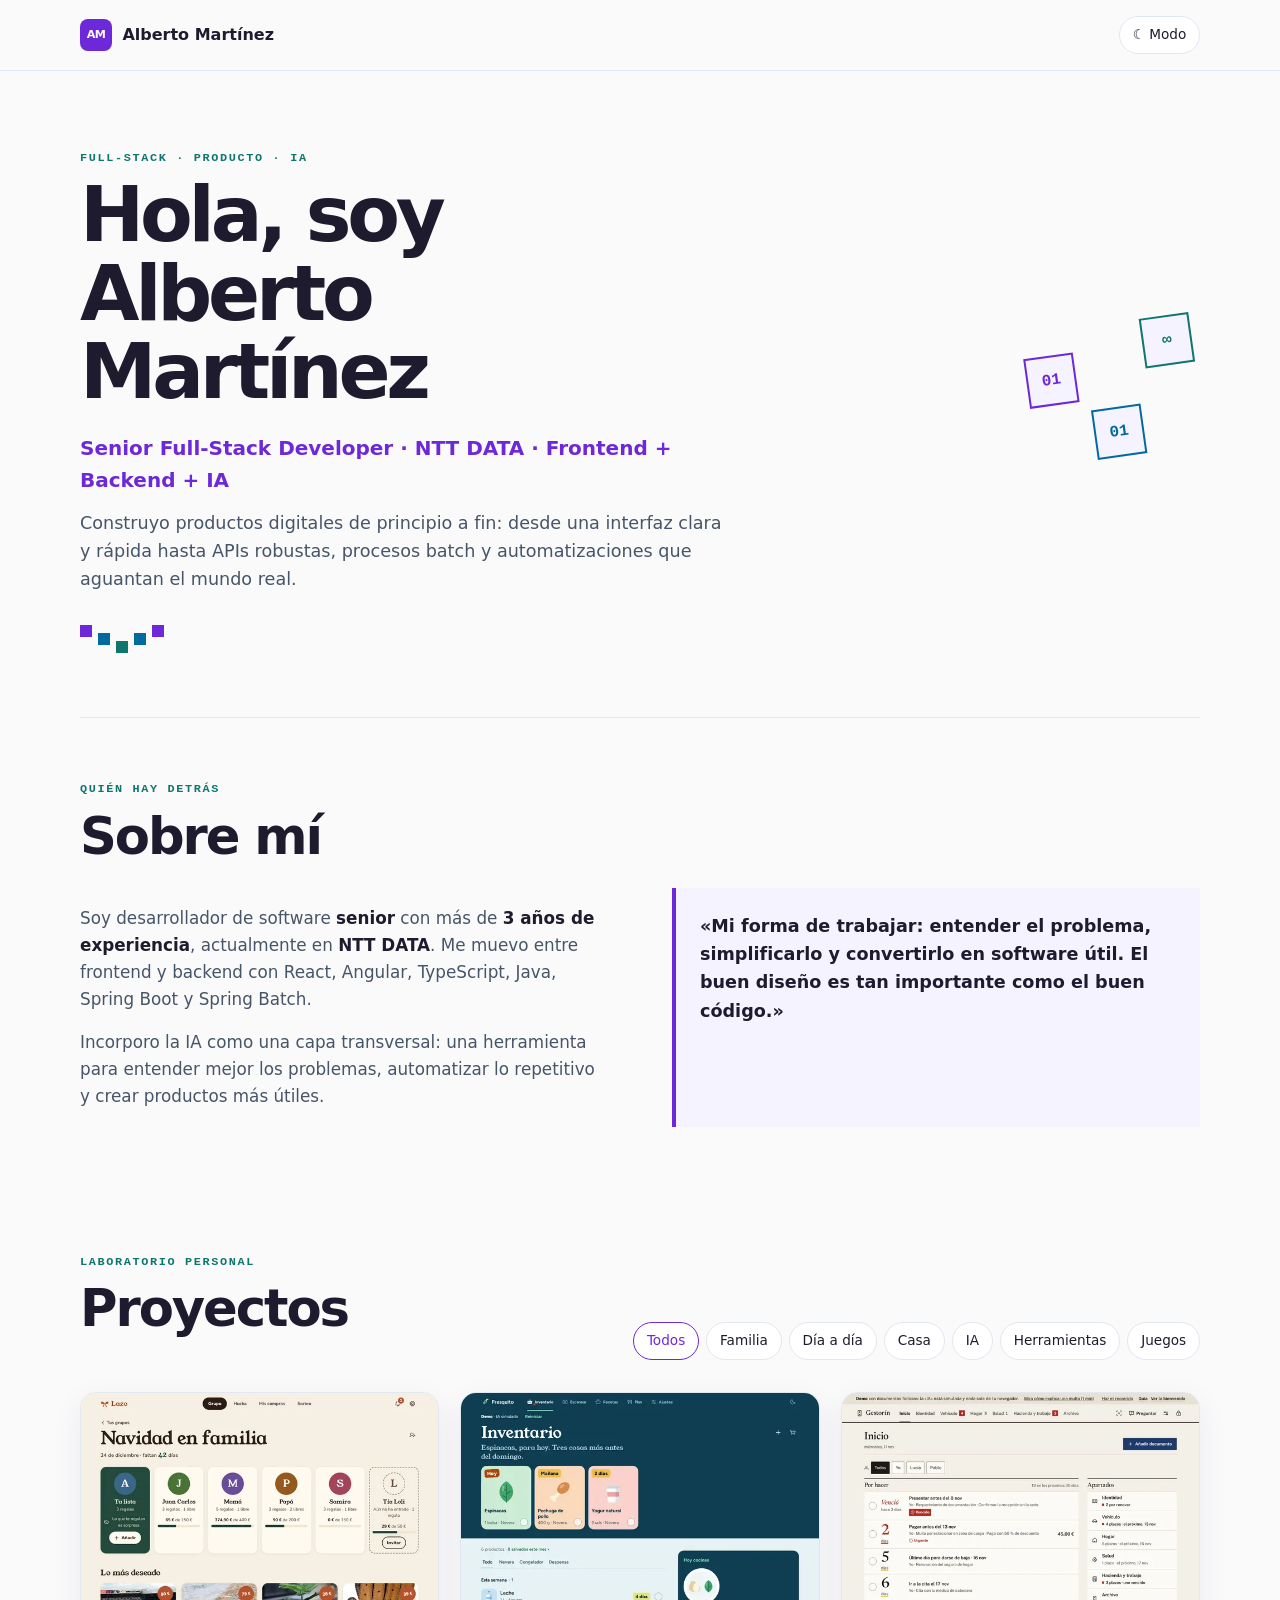
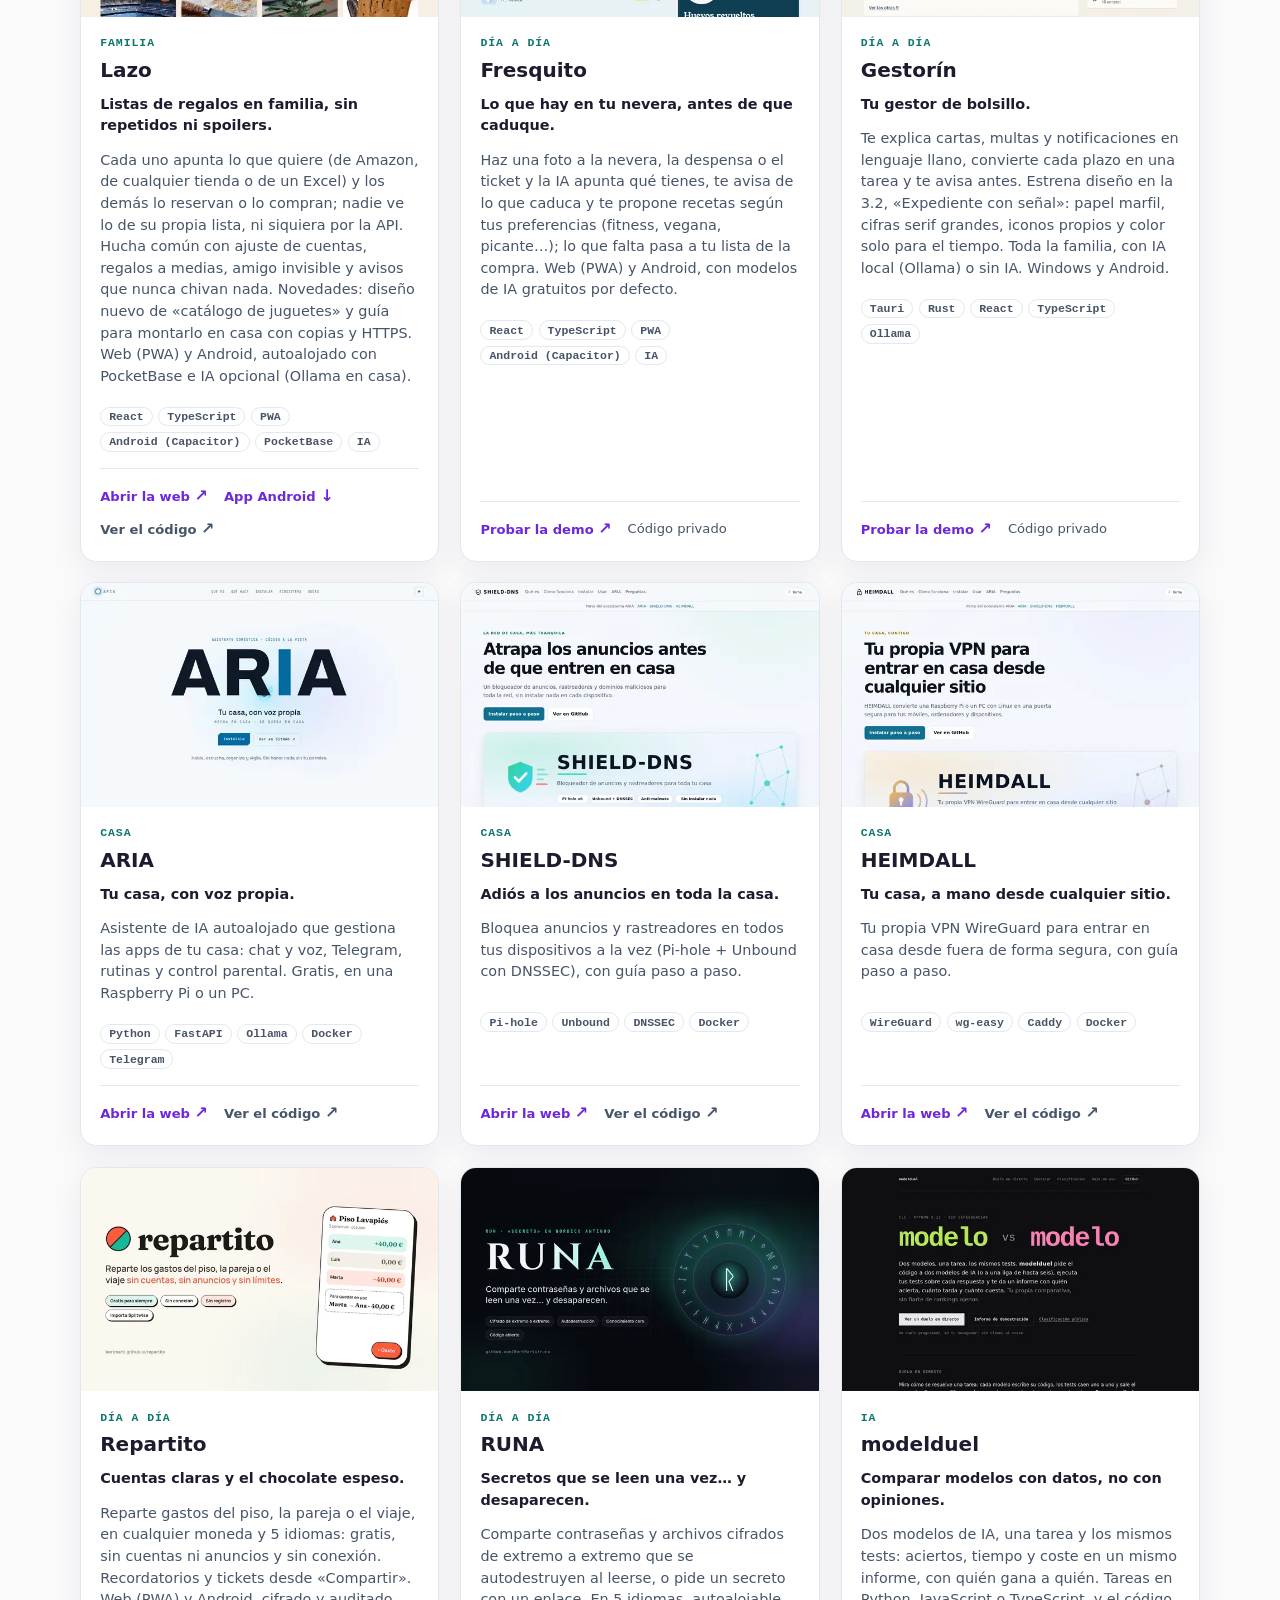
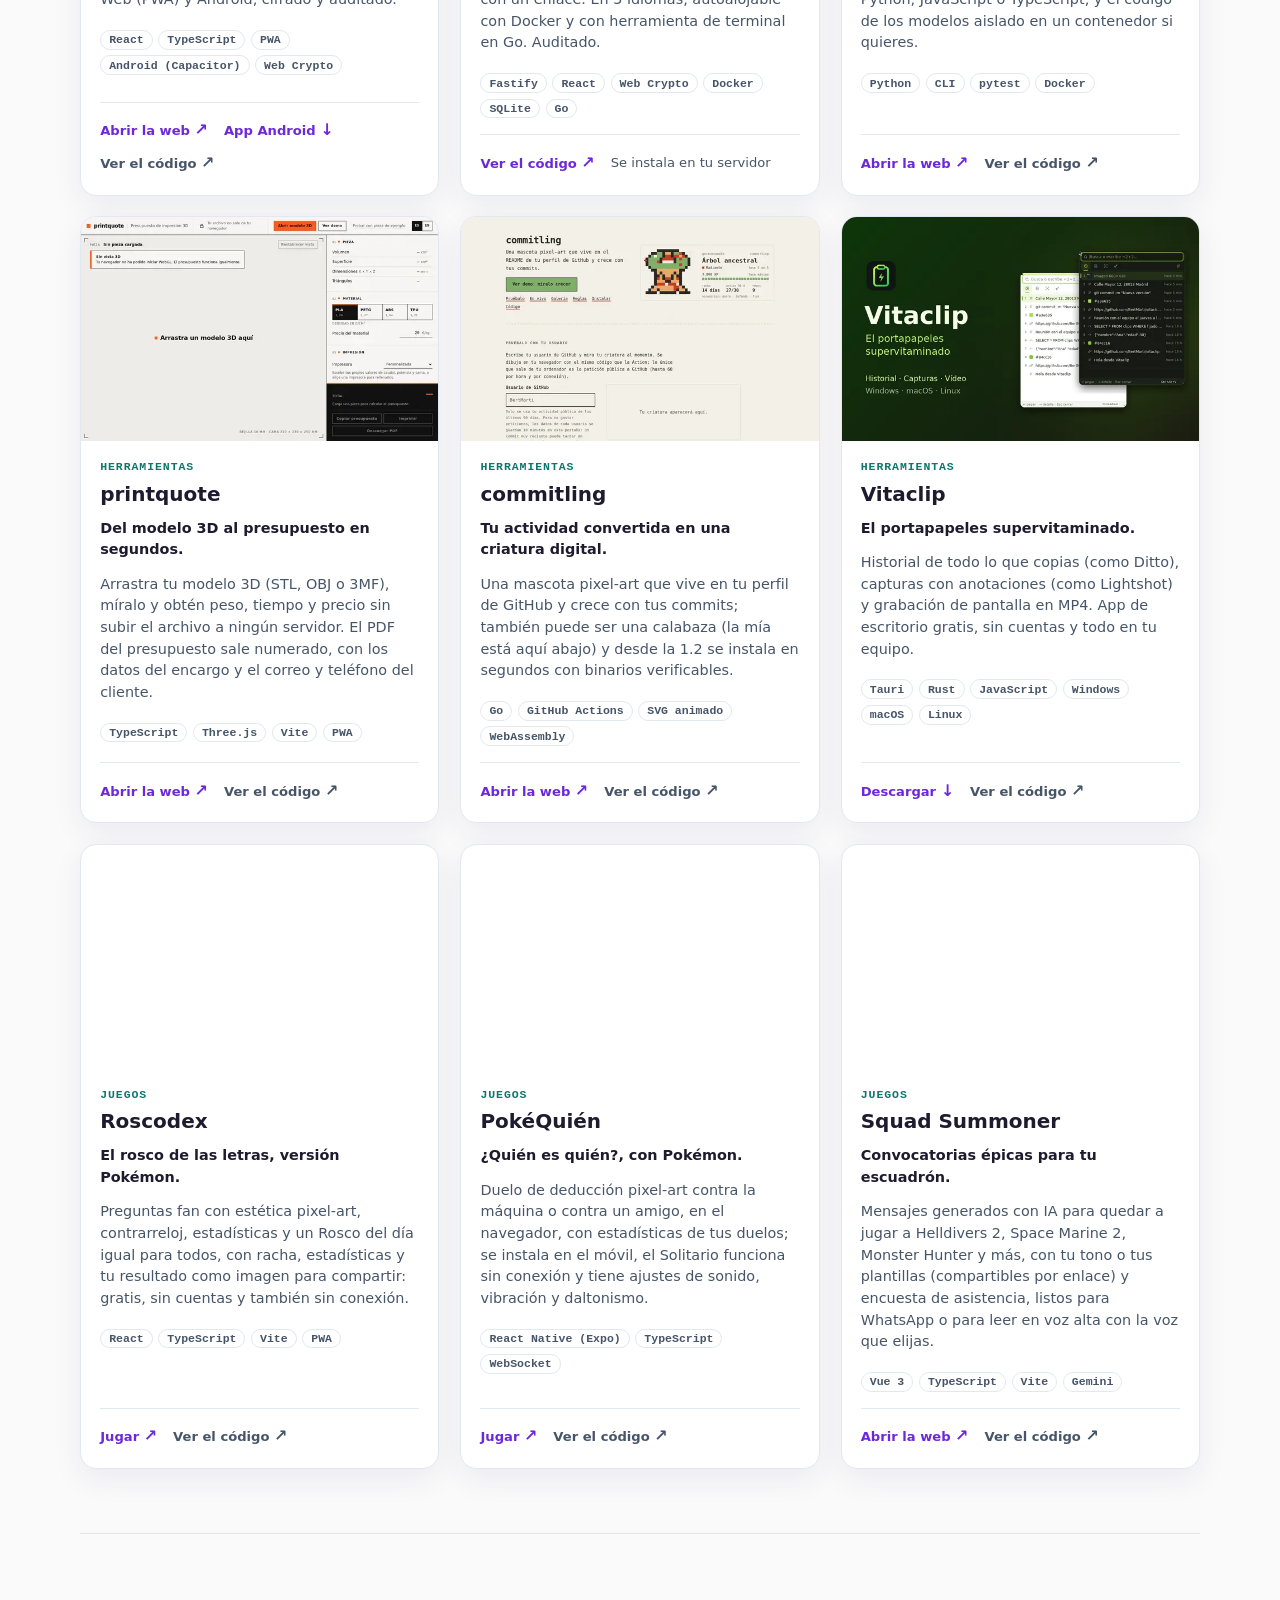
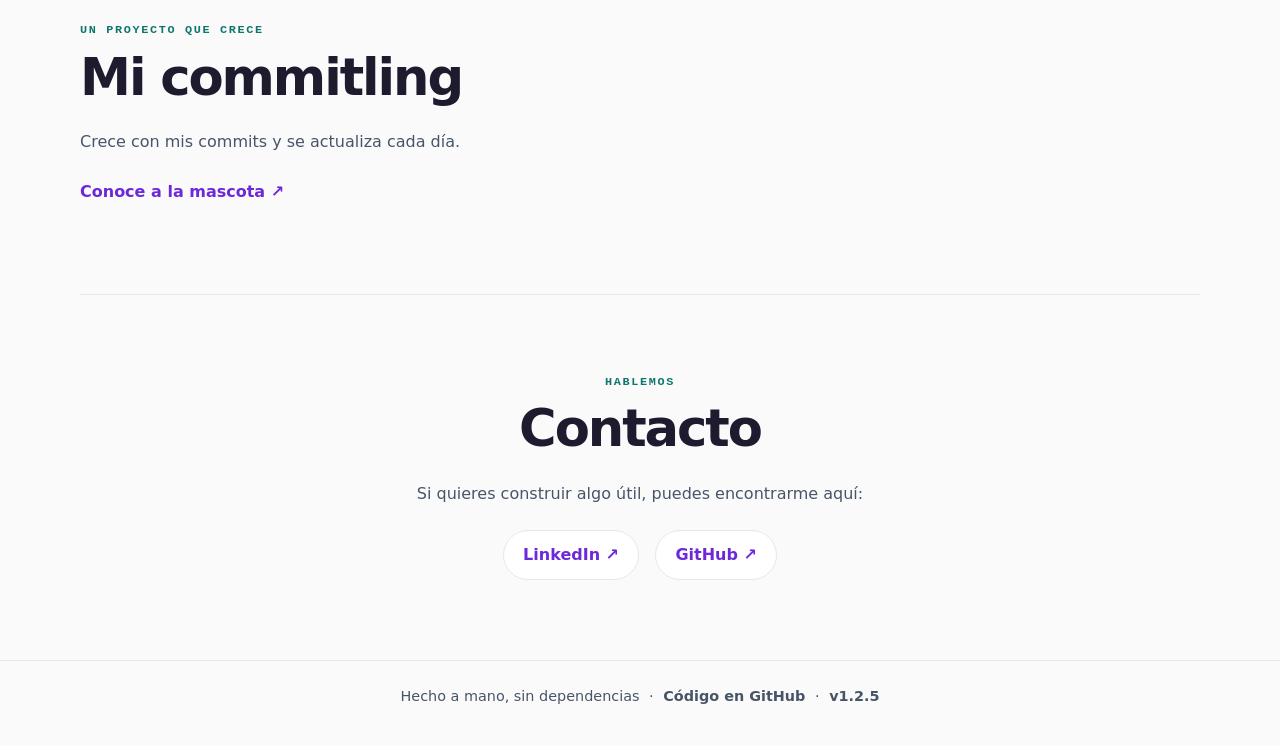
==== site/index.html @ 74f2fb6b "Merge remote-tracking branch 'origin/lazo-0-5' into rediseno-portafolio # Conflicts: #	CHANGELOG.md " ====
<!doctype html>
<html lang="es">
<head>
  <meta charset="utf-8">
  <meta name="viewport" content="width=device-width, initial-scale=1">
  <title>Alberto Martínez · Portafolio</title>
  <meta http-equiv="Content-Security-Policy" content="default-src 'none'; script-src 'self'; style-src 'self'; img-src 'self' https://raw.githubusercontent.com; base-uri 'none'; form-action 'none'; require-trusted-types-for 'script'; trusted-types 'none'">
  <meta name="referrer" content="strict-origin-when-cross-origin">
  <meta name="description" content="Portafolio de Alberto Martínez, Senior Full-Stack Developer en NTT DATA.">
  <link rel="canonical" href="https://bertmarti.github.io/BertMarti/">
  <meta property="og:type" content="website">
  <meta property="og:locale" content="es_ES">
  <meta property="og:site_name" content="Alberto Martínez · Portafolio">
  <meta property="og:url" content="https://bertmarti.github.io/BertMarti/">
  <meta property="og:title" content="Alberto Martínez | Full-Stack Developer">
  <meta property="og:description" content="Productos digitales de principio a fin: frontend, backend e IA.">
  <meta property="og:image" content="https://bertmarti.github.io/BertMarti/og.png">
  <meta property="og:image:type" content="image/png">
  <meta property="og:image:width" content="1200">
  <meta property="og:image:height" content="630">
  <meta property="og:image:alt" content="Alberto Martínez, Senior Full-Stack Developer, junto a capturas de sus proyectos ARIA, Roscodex y Repartito">
  <meta name="twitter:card" content="summary_large_image">
  <meta name="twitter:title" content="Alberto Martínez | Full-Stack Developer">
  <meta name="twitter:description" content="Productos digitales de principio a fin: frontend, backend e IA.">
  <meta name="twitter:image" content="https://bertmarti.github.io/BertMarti/og.png">
  <meta name="twitter:image:alt" content="Alberto Martínez, Senior Full-Stack Developer, junto a capturas de sus proyectos ARIA, Roscodex y Repartito">
  <meta name="theme-color" content="#7c3aed">
  <link rel="icon" href="favicon.svg" type="image/svg+xml">
  <link rel="stylesheet" href="styles.css">
  <script src="app.js" defer></script>
</head>
<body>
  <a class="skip-link" href="#contenido">Saltar al contenido</a>
  <header class="site-header"><div class="wrap nav-wrap"><a class="brand" href="./" aria-label="Inicio, Alberto Martínez"><span class="brand-mark">AM</span><span>Alberto Martínez</span></a><button class="theme-toggle" type="button" aria-label="Activar modo oscuro" aria-pressed="false">☾ <span>Modo</span></button></div></header>
  <main id="contenido">
    <section class="hero wrap" aria-labelledby="intro-title"><div class="hero-copy"><p class="eyebrow">FULL-STACK · PRODUCTO · IA</p><h1 id="intro-title">Hola, soy Alberto Martínez</h1><p class="role">Senior Full-Stack Developer · NTT DATA · Frontend + Backend + IA</p><p class="lead">Construyo productos digitales de principio a fin: desde una interfaz clara y rápida hasta APIs robustas, procesos batch y automatizaciones que aguantan el mundo real.</p><div class="pixel-row" aria-hidden="true"><i></i><i></i><i></i><i></i><i></i></div></div><div class="hero-shape" aria-hidden="true"><span>01</span><span>01</span><span>∞</span></div></section>
    <section class="about wrap" aria-labelledby="about-title"><p class="eyebrow">QUIÉN HAY DETRÁS</p><h2 id="about-title">Sobre mí</h2><div class="about-grid"><div><p>Soy desarrollador de software <strong>senior</strong> con más de <strong>3 años de experiencia</strong>, actualmente en <strong>NTT DATA</strong>. Me muevo entre frontend y backend con React, Angular, TypeScript, Java, Spring Boot y Spring Batch.</p><p>Incorporo la IA como una capa transversal: una herramienta para entender mejor los problemas, automatizar lo repetitivo y crear productos más útiles.</p></div><blockquote>«Mi forma de trabajar: entender el problema, simplificarlo y convertirlo en software útil. El buen diseño es tan importante como el buen código.»</blockquote></div></section>
    <section class="projects wrap" aria-labelledby="projects-title"><div class="section-heading"><div><p class="eyebrow">LABORATORIO PERSONAL</p><h2 id="projects-title">Proyectos</h2></div><div class="filters" role="group" aria-label="Filtrar proyectos">
        <!-- filtros:inicio · generado por scripts/generar-tarjetas.mjs desde proyectos.json -->
        <button type="button" class="filter is-active" data-filter="all" aria-pressed="true">Todos</button>
        <button type="button" class="filter" data-filter="Familia" aria-pressed="false">Familia</button>
        <button type="button" class="filter" data-filter="Día a día" aria-pressed="false">Día a día</button>
        <button type="button" class="filter" data-filter="Casa" aria-pressed="false">Casa</button>
        <button type="button" class="filter" data-filter="IA" aria-pressed="false">IA</button>
        <button type="button" class="filter" data-filter="Herramientas" aria-pressed="false">Herramientas</button>
        <button type="button" class="filter" data-filter="Juegos" aria-pressed="false">Juegos</button>
        <!-- filtros:fin -->
      </div></div>
      <div class="project-grid">
        <!-- tarjetas:inicio · generado por scripts/generar-tarjetas.mjs desde proyectos.json: no lo edites a mano -->
        <article class="project-card" data-category="Familia"><img src="img/proyectos/lazo.webp" width="640" height="400" loading="lazy" alt="Captura de Lazo: el grupo «Navidad en familia» con cada persona en grande, su presupuesto (el tuyo no se ve) y lo más deseado en fotos, en papel crema con terracota"><div class="card-body"><span class="tag">Familia</span><h3>Lazo</h3><p class="tagline">Listas de regalos en familia, sin repetidos ni spoilers.</p><p>Cada uno apunta lo que quiere (de Amazon, de cualquier tienda o de un Excel) y los demás lo reservan o lo compran; nadie ve lo de su propia lista, ni siquiera por la API. Hucha común con ajuste de cuentas, regalos a medias, amigo invisible y avisos que nunca chivan nada. Novedades: diseño nuevo de «catálogo de juguetes» y guía para montarlo en casa con copias y HTTPS. Web (PWA) y Android, autoalojado con PocketBase e IA opcional (Ollama en casa).</p><ul class="stack" aria-label="Tecnologías"><li>React</li><li>TypeScript</li><li>PWA</li><li>Android (Capacitor)</li><li>PocketBase</li><li>IA</li></ul><div class="card-links"><a href="https://bertmarti.github.io/lazo/" target="_blank" rel="noopener noreferrer">Abrir la web <span aria-hidden="true">↗</span></a><a href="https://github.com/BertMarti/lazo/releases/latest" target="_blank" rel="noopener noreferrer">App Android <span aria-hidden="true">↓</span></a><a href="https://github.com/BertMarti/lazo" target="_blank" rel="noopener noreferrer">Ver el código <span aria-hidden="true">↗</span></a></div></div></article>
        <article class="project-card" data-category="Día a día"><img src="img/proyectos/fresquito.webp" width="640" height="400" loading="lazy" alt="Captura de Fresquito: lo que caduca antes en fichas con la ilustración de cada alimento, bajo una banda azul, y una receta para hoy"><div class="card-body"><span class="tag">Día a día</span><h3>Fresquito</h3><p class="tagline">Lo que hay en tu nevera, antes de que caduque.</p><p>Haz una foto a la nevera, la despensa o el ticket y la IA apunta qué tienes, te avisa de lo que caduca y te propone recetas según tus preferencias (fitness, vegana, picante…); lo que falta pasa a tu lista de la compra. Web (PWA) y Android, con modelos de IA gratuitos por defecto.</p><ul class="stack" aria-label="Tecnologías"><li>React</li><li>TypeScript</li><li>PWA</li><li>Android (Capacitor)</li><li>IA</li></ul><div class="card-links"><a href="https://fresquito-demo.pages.dev/" target="_blank" rel="noopener noreferrer">Probar la demo <span aria-hidden="true">↗</span></a><span class="no-web">Código privado</span></div></div></article>
        <article class="project-card" data-category="Día a día"><img src="img/proyectos/gestorin.webp" width="640" height="400" loading="lazy" alt="Captura de Gestorín 3.2: índice de apartados arriba, plazos con su cifra grande en serif y el índice de apartados a la derecha"><div class="card-body"><span class="tag">Día a día</span><h3>Gestorín</h3><p class="tagline">Tu gestor de bolsillo.</p><p>Te explica cartas, multas y notificaciones en lenguaje llano, convierte cada plazo en una tarea y te avisa antes. Estrena diseño en la 3.2, «Expediente con señal»: papel marfil, cifras serif grandes, iconos propios y color solo para el tiempo. Toda la familia, con IA local (Ollama) o sin IA. Windows y Android.</p><ul class="stack" aria-label="Tecnologías"><li>Tauri</li><li>Rust</li><li>React</li><li>TypeScript</li><li>Ollama</li></ul><div class="card-links"><a href="https://bertmarti.github.io/gestorin-demo/" target="_blank" rel="noopener noreferrer">Probar la demo <span aria-hidden="true">↗</span></a><span class="no-web">Código privado</span></div></div></article>
        <article class="project-card" data-category="Casa"><img src="img/proyectos/aria.webp" width="640" height="400" loading="lazy" alt="Captura de ARIA, asistente de IA para el hogar"><div class="card-body"><span class="tag">Casa</span><h3>ARIA</h3><p class="tagline">Tu casa, con voz propia.</p><p>Asistente de IA autoalojado que gestiona las apps de tu casa: chat y voz, Telegram, rutinas y control parental. Gratis, en una Raspberry Pi o un PC.</p><ul class="stack" aria-label="Tecnologías"><li>Python</li><li>FastAPI</li><li>Ollama</li><li>Docker</li><li>Telegram</li></ul><div class="card-links"><a href="https://bertmarti.github.io/ARIA/" target="_blank" rel="noopener noreferrer">Abrir la web <span aria-hidden="true">↗</span></a><a href="https://github.com/BertMarti/ARIA" target="_blank" rel="noopener noreferrer">Ver el código <span aria-hidden="true">↗</span></a></div></div></article>
        <article class="project-card" data-category="Casa"><img src="img/proyectos/shield-dns.webp" width="640" height="400" loading="lazy" alt="Captura de SHIELD-DNS, bloqueador de anuncios para toda la casa"><div class="card-body"><span class="tag">Casa</span><h3>SHIELD-DNS</h3><p class="tagline">Adiós a los anuncios en toda la casa.</p><p>Bloquea anuncios y rastreadores en todos tus dispositivos a la vez (Pi-hole + Unbound con DNSSEC), con guía paso a paso.</p><ul class="stack" aria-label="Tecnologías"><li>Pi-hole</li><li>Unbound</li><li>DNSSEC</li><li>Docker</li></ul><div class="card-links"><a href="https://bertmarti.github.io/SHIELD-DNS/" target="_blank" rel="noopener noreferrer">Abrir la web <span aria-hidden="true">↗</span></a><a href="https://github.com/BertMarti/SHIELD-DNS" target="_blank" rel="noopener noreferrer">Ver el código <span aria-hidden="true">↗</span></a></div></div></article>
        <article class="project-card" data-category="Casa"><img src="img/proyectos/heimdall.webp" width="640" height="400" loading="lazy" alt="Captura de HEIMDALL, VPN para entrar en casa desde fuera"><div class="card-body"><span class="tag">Casa</span><h3>HEIMDALL</h3><p class="tagline">Tu casa, a mano desde cualquier sitio.</p><p>Tu propia VPN WireGuard para entrar en casa desde fuera de forma segura, con guía paso a paso.</p><ul class="stack" aria-label="Tecnologías"><li>WireGuard</li><li>wg-easy</li><li>Caddy</li><li>Docker</li></ul><div class="card-links"><a href="https://bertmarti.github.io/HEIMDALL/" target="_blank" rel="noopener noreferrer">Abrir la web <span aria-hidden="true">↗</span></a><a href="https://github.com/BertMarti/HEIMDALL" target="_blank" rel="noopener noreferrer">Ver el código <span aria-hidden="true">↗</span></a></div></div></article>
        <article class="project-card" data-category="Día a día"><img src="img/proyectos/repartito.webp" width="640" height="400" loading="lazy" alt="Captura de Repartito, la app para repartir gastos"><div class="card-body"><span class="tag">Día a día</span><h3>Repartito</h3><p class="tagline">Cuentas claras y el chocolate espeso.</p><p>Reparte gastos del piso, la pareja o el viaje, en cualquier moneda y 5 idiomas: gratis, sin cuentas ni anuncios y sin conexión. Recordatorios y tickets desde «Compartir». Web (PWA) y Android, cifrado y auditado.</p><ul class="stack" aria-label="Tecnologías"><li>React</li><li>TypeScript</li><li>PWA</li><li>Android (Capacitor)</li><li>Web Crypto</li></ul><div class="card-links"><a href="https://bertmarti.github.io/repartito/" target="_blank" rel="noopener noreferrer">Abrir la web <span aria-hidden="true">↗</span></a><a href="https://github.com/BertMarti/repartito/releases/latest" target="_blank" rel="noopener noreferrer">App Android <span aria-hidden="true">↓</span></a><a href="https://github.com/BertMarti/repartito" target="_blank" rel="noopener noreferrer">Ver el código <span aria-hidden="true">↗</span></a></div></div></article>
        <article class="project-card" data-category="Día a día"><img src="img/proyectos/runa.webp" width="640" height="400" loading="lazy" alt="Captura de RUNA, para compartir secretos cifrados que se autodestruyen"><div class="card-body"><span class="tag">Día a día</span><h3>RUNA</h3><p class="tagline">Secretos que se leen una vez… y desaparecen.</p><p>Comparte contraseñas y archivos cifrados de extremo a extremo que se autodestruyen al leerse, o pide un secreto con un enlace. En 5 idiomas, autoalojable con Docker y con herramienta de terminal en Go. Auditado.</p><ul class="stack" aria-label="Tecnologías"><li>Fastify</li><li>React</li><li>Web Crypto</li><li>Docker</li><li>SQLite</li><li>Go</li></ul><div class="card-links"><a href="https://github.com/BertMarti/runa" target="_blank" rel="noopener noreferrer">Ver el código <span aria-hidden="true">↗</span></a><span class="no-web">Se instala en tu servidor</span></div></div></article>
        <article class="project-card" data-category="IA"><img src="img/proyectos/modelduel.webp" width="640" height="400" loading="lazy" alt="Captura de modelduel, comparador de modelos de IA"><div class="card-body"><span class="tag">IA</span><h3>modelduel</h3><p class="tagline">Comparar modelos con datos, no con opiniones.</p><p>Dos modelos de IA, una tarea y los mismos tests: aciertos, tiempo y coste en un mismo informe, con quién gana a quién. Tareas en Python, JavaScript o TypeScript, y el código de los modelos aislado en un contenedor si quieres.</p><ul class="stack" aria-label="Tecnologías"><li>Python</li><li>CLI</li><li>pytest</li><li>Docker</li></ul><div class="card-links"><a href="https://bertmarti.github.io/modelduel/" target="_blank" rel="noopener noreferrer">Abrir la web <span aria-hidden="true">↗</span></a><a href="https://github.com/BertMarti/modelduel" target="_blank" rel="noopener noreferrer">Ver el código <span aria-hidden="true">↗</span></a></div></div></article>
        <article class="project-card" data-category="Herramientas"><img src="img/proyectos/printquote.webp" width="640" height="400" loading="lazy" alt="Captura de printquote, presupuestos de impresión 3D"><div class="card-body"><span class="tag">Herramientas</span><h3>printquote</h3><p class="tagline">Del modelo 3D al presupuesto en segundos.</p><p>Arrastra tu modelo 3D (STL, OBJ o 3MF), míralo y obtén peso, tiempo y precio sin subir el archivo a ningún servidor. El PDF del presupuesto sale numerado, con los datos del encargo y el correo y teléfono del cliente.</p><ul class="stack" aria-label="Tecnologías"><li>TypeScript</li><li>Three.js</li><li>Vite</li><li>PWA</li></ul><div class="card-links"><a href="https://bertmarti.github.io/printquote/" target="_blank" rel="noopener noreferrer">Abrir la web <span aria-hidden="true">↗</span></a><a href="https://github.com/BertMarti/printquote" target="_blank" rel="noopener noreferrer">Ver el código <span aria-hidden="true">↗</span></a></div></div></article>
        <article class="project-card" data-category="Herramientas"><img src="img/proyectos/commitling.webp" width="640" height="400" loading="lazy" alt="Captura de commitling, mascota pixel-art para tu perfil"><div class="card-body"><span class="tag">Herramientas</span><h3>commitling</h3><p class="tagline">Tu actividad convertida en una criatura digital.</p><p>Una mascota pixel-art que vive en tu perfil de GitHub y crece con tus commits; también puede ser una calabaza (la mía está aquí abajo) y desde la 1.2 se instala en segundos con binarios verificables.</p><ul class="stack" aria-label="Tecnologías"><li>Go</li><li>GitHub Actions</li><li>SVG animado</li><li>WebAssembly</li></ul><div class="card-links"><a href="https://bertmarti.github.io/commitling/" target="_blank" rel="noopener noreferrer">Abrir la web <span aria-hidden="true">↗</span></a><a href="https://github.com/BertMarti/commitling" target="_blank" rel="noopener noreferrer">Ver el código <span aria-hidden="true">↗</span></a></div></div></article>
        <article class="project-card" data-category="Herramientas"><img src="img/proyectos/vitaclip.webp" width="640" height="400" loading="lazy" alt="Vitaclip: ventana del historial del portapapeles en modo claro y oscuro"><div class="card-body"><span class="tag">Herramientas</span><h3>Vitaclip</h3><p class="tagline">El portapapeles supervitaminado.</p><p>Historial de todo lo que copias (como Ditto), capturas con anotaciones (como Lightshot) y grabación de pantalla en MP4. App de escritorio gratis, sin cuentas y todo en tu equipo.</p><ul class="stack" aria-label="Tecnologías"><li>Tauri</li><li>Rust</li><li>JavaScript</li><li>Windows</li><li>macOS</li><li>Linux</li></ul><div class="card-links"><a href="https://github.com/BertMarti/vitaclip/releases/latest" target="_blank" rel="noopener noreferrer">Descargar <span aria-hidden="true">↓</span></a><a href="https://github.com/BertMarti/vitaclip" target="_blank" rel="noopener noreferrer">Ver el código <span aria-hidden="true">↗</span></a></div></div></article>
        <article class="project-card" data-category="Juegos"><img src="img/proyectos/roscodex.webp" width="640" height="400" loading="lazy" alt="Captura de Roscodex, rosco de preguntas de Pokémon"><div class="card-body"><span class="tag">Juegos</span><h3>Roscodex</h3><p class="tagline">El rosco de las letras, versión Pokémon.</p><p>Preguntas fan con estética pixel-art, contrarreloj, estadísticas y un Rosco del día igual para todos, con racha, estadísticas y tu resultado como imagen para compartir: gratis, sin cuentas y también sin conexión.</p><ul class="stack" aria-label="Tecnologías"><li>React</li><li>TypeScript</li><li>Vite</li><li>PWA</li></ul><div class="card-links"><a href="https://bertmarti.github.io/Roscodex/" target="_blank" rel="noopener noreferrer">Jugar <span aria-hidden="true">↗</span></a><a href="https://github.com/BertMarti/Roscodex" target="_blank" rel="noopener noreferrer">Ver el código <span aria-hidden="true">↗</span></a></div></div></article>
        <article class="project-card" data-category="Juegos"><img src="img/proyectos/adivina-pkm.webp" width="640" height="400" loading="lazy" alt="Captura de PokéQuién, duelo de deducción con Pokémon"><div class="card-body"><span class="tag">Juegos</span><h3>PokéQuién</h3><p class="tagline">¿Quién es quién?, con Pokémon.</p><p>Duelo de deducción pixel-art contra la máquina o contra un amigo, en el navegador, con estadísticas de tus duelos; se instala en el móvil, el Solitario funciona sin conexión y tiene ajustes de sonido, vibración y daltonismo.</p><ul class="stack" aria-label="Tecnologías"><li>React Native (Expo)</li><li>TypeScript</li><li>WebSocket</li></ul><div class="card-links"><a href="https://bertmarti.github.io/Adivina-pkm/" target="_blank" rel="noopener noreferrer">Jugar <span aria-hidden="true">↗</span></a><a href="https://github.com/BertMarti/Adivina-pkm" target="_blank" rel="noopener noreferrer">Ver el código <span aria-hidden="true">↗</span></a></div></div></article>
        <article class="project-card" data-category="Juegos"><img src="img/proyectos/squad-summoner-v3.webp" width="640" height="400" loading="lazy" alt="Captura de Squad Summoner, convocatorias para jugar en grupo"><div class="card-body"><span class="tag">Juegos</span><h3>Squad Summoner</h3><p class="tagline">Convocatorias épicas para tu escuadrón.</p><p>Mensajes generados con IA para quedar a jugar a Helldivers 2, Space Marine 2, Monster Hunter y más, con tu tono o tus plantillas (compartibles por enlace) y encuesta de asistencia, listos para WhatsApp o para leer en voz alta con la voz que elijas.</p><ul class="stack" aria-label="Tecnologías"><li>Vue 3</li><li>TypeScript</li><li>Vite</li><li>Gemini</li></ul><div class="card-links"><a href="https://bertmarti.github.io/squad-summoner-v3/" target="_blank" rel="noopener noreferrer">Abrir la web <span aria-hidden="true">↗</span></a><a href="https://github.com/BertMarti/squad-summoner-v3" target="_blank" rel="noopener noreferrer">Ver el código <span aria-hidden="true">↗</span></a></div></div></article>
        <!-- tarjetas:fin -->
      </div>
    </section>
    <section class="commitling wrap" aria-labelledby="commitling-title"><div><p class="eyebrow">UN PROYECTO QUE CRECE</p><h2 id="commitling-title">Mi commitling</h2><p>Crece con mis commits y se actualiza cada día.</p><a class="text-link" href="https://bertmarti.github.io/commitling/" target="_blank" rel="noopener noreferrer">Conoce a la mascota <span aria-hidden="true">↗</span></a></div><a href="https://bertmarti.github.io/commitling/" target="_blank" rel="noopener noreferrer"><picture><source id="commitling-oscuro" srcset="https://raw.githubusercontent.com/BertMarti/BertMarti/main/commitling-dark.svg" media="(prefers-color-scheme: dark)"><img src="https://raw.githubusercontent.com/BertMarti/BertMarti/main/commitling.svg" width="480" height="200" loading="lazy" alt="Commitling, mascota pixel-art que crece con los commits"></picture></a></section>
    <section class="contact wrap" aria-labelledby="contact-title"><p class="eyebrow">HABLEMOS</p><h2 id="contact-title">Contacto</h2><p>Si quieres construir algo útil, puedes encontrarme aquí:</p><div class="contact-links"><a href="https://www.linkedin.com/in/alberto-martinez-moreno/" target="_blank" rel="noopener noreferrer">LinkedIn <span aria-hidden="true">↗</span></a><a href="https://github.com/BertMarti" target="_blank" rel="noopener noreferrer">GitHub <span aria-hidden="true">↗</span></a></div></section>
  </main>
  <footer class="site-footer"><div class="wrap"><span>Hecho a mano, sin dependencias</span><span class="dot">·</span><a href="https://github.com/BertMarti/BertMarti" target="_blank" rel="noopener noreferrer">Código en GitHub</a><span class="dot">·</span><a href="https://github.com/BertMarti/BertMarti/blob/main/CHANGELOG.md" target="_blank" rel="noopener noreferrer">v1.2.5</a></div></footer>
</body>
</html>
---- site/styles.css ----
:root{color-scheme:light;--bg:#fafafa;--surface:#fff;--text:#1e1b2e;--muted:#475569;--line:#e2e8f0;--purple:#6d28d9;--sky:#0369a1;--teal:#0f766e;--wash:#f5f3ff;--shadow:0 10px 30px #312e8112}*{box-sizing:border-box}html{scroll-behavior:smooth}body{margin:0;background:var(--bg);color:var(--text);font-family:system-ui,-apple-system,BlinkMacSystemFont,"Segoe UI",sans-serif;line-height:1.6}body[data-theme=dark]{color-scheme:dark;--bg:#0d1117;--surface:#151b24;--text:#f8fafc;--muted:#cbd5e1;--line:#334155;--purple:#a78bfa;--sky:#38bdf8;--teal:#2dd4bf;--wash:#1d1735;--shadow:0 12px 32px #0005}@media(prefers-color-scheme:dark){body:not([data-theme=light]){color-scheme:dark;--bg:#0d1117;--surface:#151b24;--text:#f8fafc;--muted:#cbd5e1;--line:#334155;--purple:#a78bfa;--sky:#38bdf8;--teal:#2dd4bf;--wash:#1d1735;--shadow:0 12px 32px #0005}}a{color:var(--purple);font-weight:700;text-decoration:none}a:hover{text-decoration:underline}.wrap{width:min(1120px,calc(100% - 40px));margin-inline:auto}.skip-link{position:absolute;left:1rem;top:-5rem;padding:.7rem 1rem;background:var(--text);color:var(--bg);z-index:10}.skip-link:focus{top:1rem}.site-header{border-bottom:1px solid var(--line);background:color-mix(in srgb,var(--bg) 90%,transparent);backdrop-filter:blur(12px);position:sticky;top:0;z-index:5}.nav-wrap{height:70px;display:flex;align-items:center;justify-content:space-between}.brand{display:flex;align-items:center;gap:.65rem;color:var(--text)}.brand:hover{text-decoration:none}.brand-mark{display:grid;place-items:center;width:32px;height:32px;border-radius:8px;background:var(--purple);color:var(--bg);font-size:.7rem;font-weight:800;letter-spacing:-.06em}.theme-toggle,.filter{border:1px solid var(--line);border-radius:999px;background:var(--surface);color:var(--text);padding:.45rem .8rem;font:inherit;font-size:.85rem;cursor:pointer}.theme-toggle:hover,.filter:hover,.filter.is-active{border-color:var(--purple);color:var(--purple)}.hero{min-height:440px;display:grid;grid-template-columns:1.5fr 1fr;align-items:center;gap:3rem;padding-block:5rem 4rem}.eyebrow{margin:0 0 .7rem;color:var(--teal);font:700 .74rem/1.2 ui-monospace,SFMono-Regular,monospace;letter-spacing:.14em}.hero h1{max-width:760px;margin:0;font-size:clamp(2.5rem,6vw,5.2rem);line-height:1.02;letter-spacing:-.055em}.role{margin:1.3rem 0 .8rem;color:var(--purple);font-weight:800;font-size:clamp(1rem,2vw,1.25rem)}.lead{max-width:700px;margin:0;color:var(--muted);font-size:1.1rem}.pixel-row{display:flex;gap:6px;margin-top:2rem}.pixel-row i{width:12px;height:12px;background:var(--purple)}.pixel-row i:nth-child(2),.pixel-row i:nth-child(4){background:var(--sky);margin-top:8px}.pixel-row i:nth-child(3){background:var(--teal);margin-top:16px}.hero-shape{justify-self:end;display:grid;grid-template-columns:repeat(3,50px);gap:10px;transform:rotate(-8deg);font:700 1rem ui-monospace,monospace;color:var(--purple)}.hero-shape span{display:grid;place-items:center;height:50px;border:2px solid var(--purple);background:var(--wash)}.hero-shape span:nth-child(2){margin-top:60px;color:var(--sky);border-color:var(--sky)}.hero-shape span:nth-child(3){margin-top:-24px;color:var(--teal);border-color:var(--teal)}section{scroll-margin-top:90px}.about{padding-block:4rem;border-top:1px solid var(--line)}h2{margin:0 0 1.5rem;font-size:clamp(2rem,4vw,3.2rem);line-height:1.1;letter-spacing:-.04em}.about-grid{display:grid;grid-template-columns:1fr 1fr;gap:4rem}.about-grid p{color:var(--muted);font-size:1.05rem}.about-grid strong{color:var(--text)}blockquote{margin:0;padding:1.5rem;border-left:4px solid var(--purple);background:var(--wash);color:var(--text);font-weight:650;font-size:1.1rem}.projects{padding-block:4rem}.section-heading{display:flex;align-items:end;justify-content:space-between;gap:2rem;margin-bottom:2rem}.filters{display:flex;flex-wrap:wrap;justify-content:flex-end;gap:.45rem}.project-grid{display:grid;grid-template-columns:repeat(3,1fr);gap:1.3rem}.project-card{overflow:hidden;background:var(--surface);border:1px solid var(--line);border-radius:16px;box-shadow:var(--shadow);transition:transform .2s ease,box-shadow .2s ease}.project-card:hover{transform:translateY(-4px);box-shadow:0 16px 35px #312e8120}.project-card[hidden]{display:none}.project-card img{display:block;width:100%;height:auto;aspect-ratio:1.6;object-fit:cover}.card-body{padding:1.2rem}.tag{display:inline-block;color:var(--teal);font:700 .72rem ui-monospace,monospace;text-transform:uppercase;letter-spacing:.08em}.card-body h3{margin:.3rem 0;font-size:1.25rem}.card-body p{min-height:5.2em;margin:.4rem 0 1.2rem;color:var(--muted);font-size:.9rem;line-height:1.5}.card-links{display:flex;gap:1rem;border-top:1px solid var(--line);padding-top:.9rem;font-size:.82rem}.card-links a:first-child{color:var(--purple)}.card-links a:last-child{color:var(--muted)}.card-links span,.text-link span,.contact-links span{font-size:1rem}.commitling{display:flex;align-items:center;justify-content:space-between;gap:3rem;padding-block:5rem;border-top:1px solid var(--line);border-bottom:1px solid var(--line)}.commitling p:not(.eyebrow){color:var(--muted)}.commitling img{display:block;width:min(480px,42vw);height:auto}.text-link{display:inline-block;margin-top:.5rem}.contact{text-align:center;padding-block:5rem}.contact p:not(.eyebrow){color:var(--muted)}.contact-links{display:flex;justify-content:center;gap:1rem;margin-top:1.5rem}.contact-links a{padding:.7rem 1.2rem;border:1px solid var(--line);border-radius:999px;background:var(--surface)}.site-footer{padding:1.5rem 0;border-top:1px solid var(--line);color:var(--muted);font-size:.9rem}.site-footer .wrap{display:flex;justify-content:center;gap:.6rem}.site-footer a{color:var(--muted)}:focus-visible{outline:3px solid var(--sky);outline-offset:3px}@media(max-width:800px){.hero{grid-template-columns:1fr;padding-block:4rem 3rem}.hero-shape{display:none}.about-grid{grid-template-columns:1fr;gap:1rem}.project-grid{grid-template-columns:repeat(2,1fr)}.section-heading{align-items:start;flex-direction:column}.filters{justify-content:flex-start}.commitling{align-items:start;flex-direction:column}.commitling img{width:min(480px,100%)}}@media(max-width:520px){.wrap{width:min(100% - 28px,1120px)}.theme-toggle span{display:none}.hero h1{font-size:clamp(2.35rem,13vw,4rem)}.project-grid{grid-template-columns:1fr}.card-body p{min-height:0}.site-footer .wrap{flex-wrap:wrap}.dot{display:none}}@media(prefers-reduced-motion:reduce){html{scroll-behavior:auto}.project-card{transition:none}}
.card-body .tagline{min-height:0;margin:.2rem 0 .4rem;color:var(--text);font-weight:700}.stack{display:flex;flex-wrap:wrap;gap:.35rem;margin:0 0 1rem;padding:0;list-style:none}.stack li{padding:.15rem .5rem;border:1px solid var(--line);border-radius:999px;color:var(--muted);font:600 .72rem ui-monospace,monospace}.card-links .no-web{align-self:center;color:var(--muted);font-size:.82rem}.card-links a{white-space:nowrap}.card-links{flex-wrap:wrap;row-gap:.45rem}
/* Tarjetas de la misma fila con los enlaces alineados abajo */.project-card{display:flex;flex-direction:column}.card-body{flex:1;display:flex;flex-direction:column}.card-body .card-links{margin-top:auto}
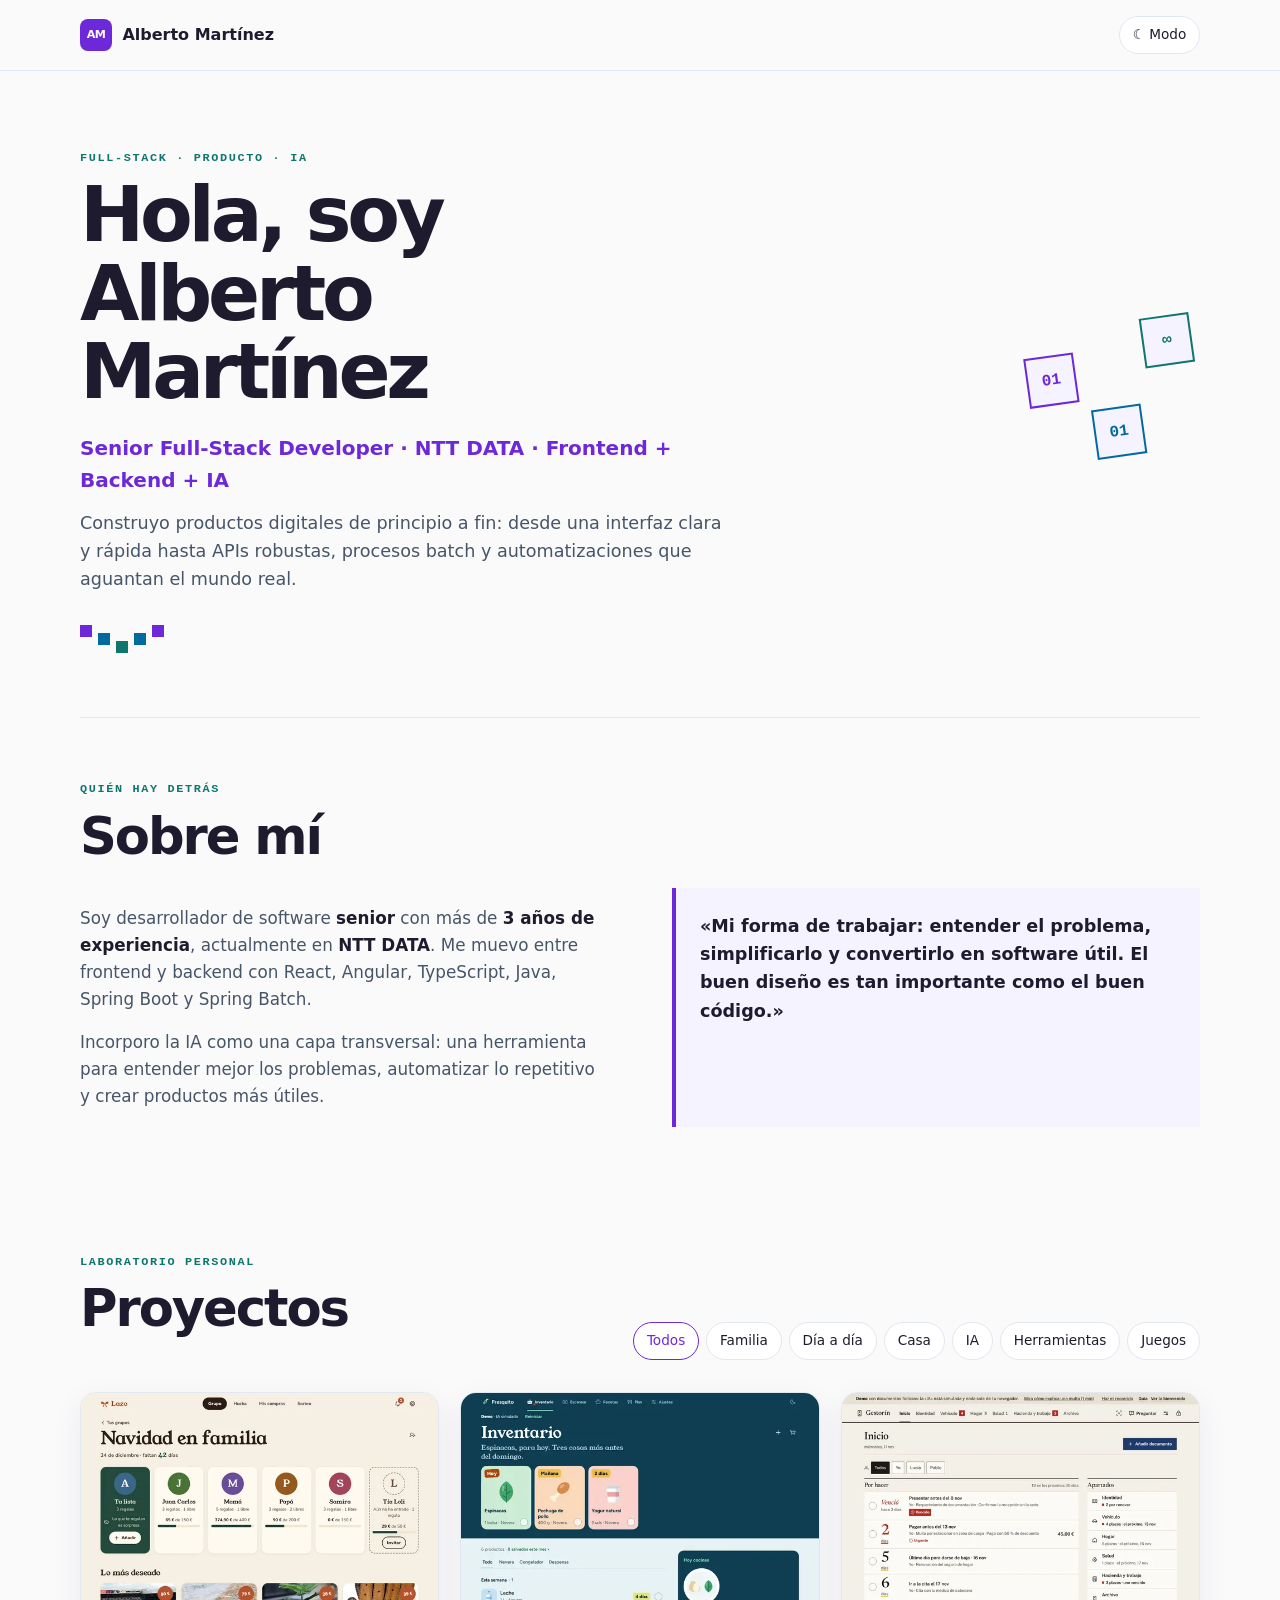
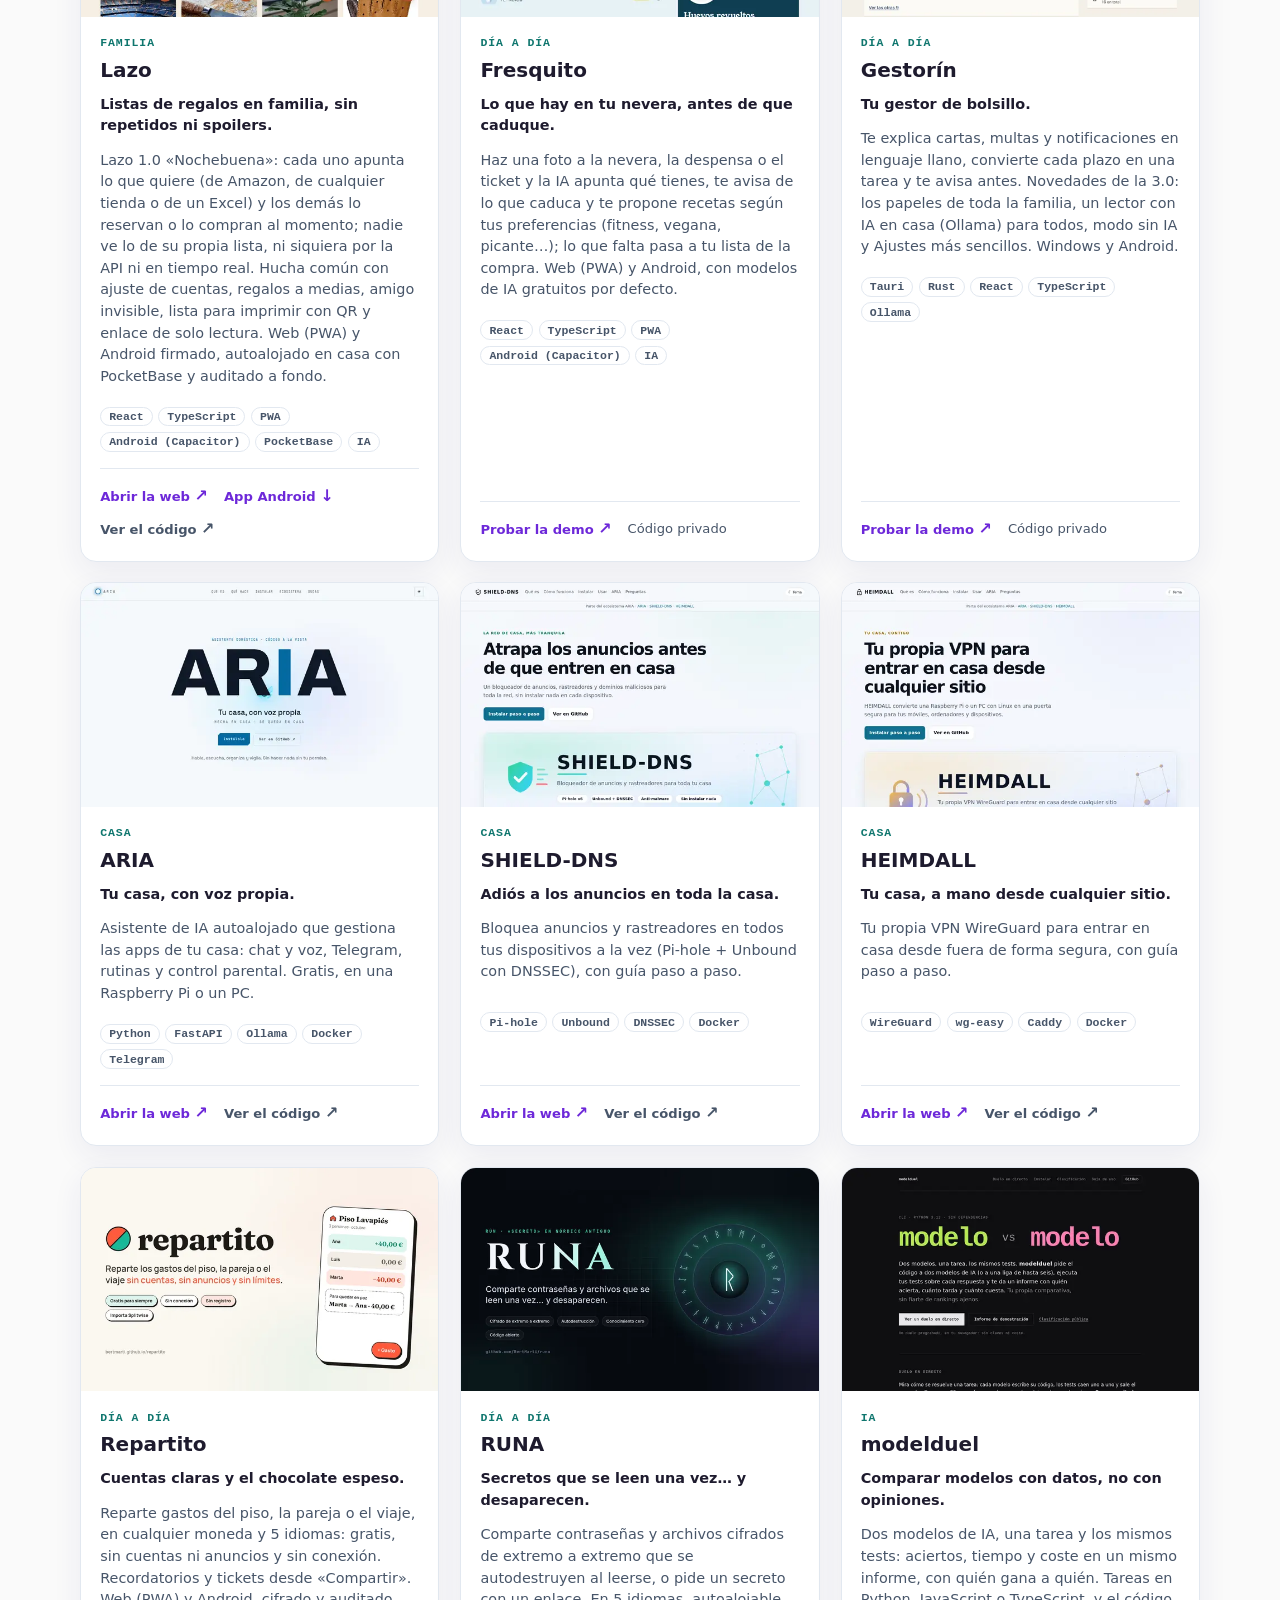
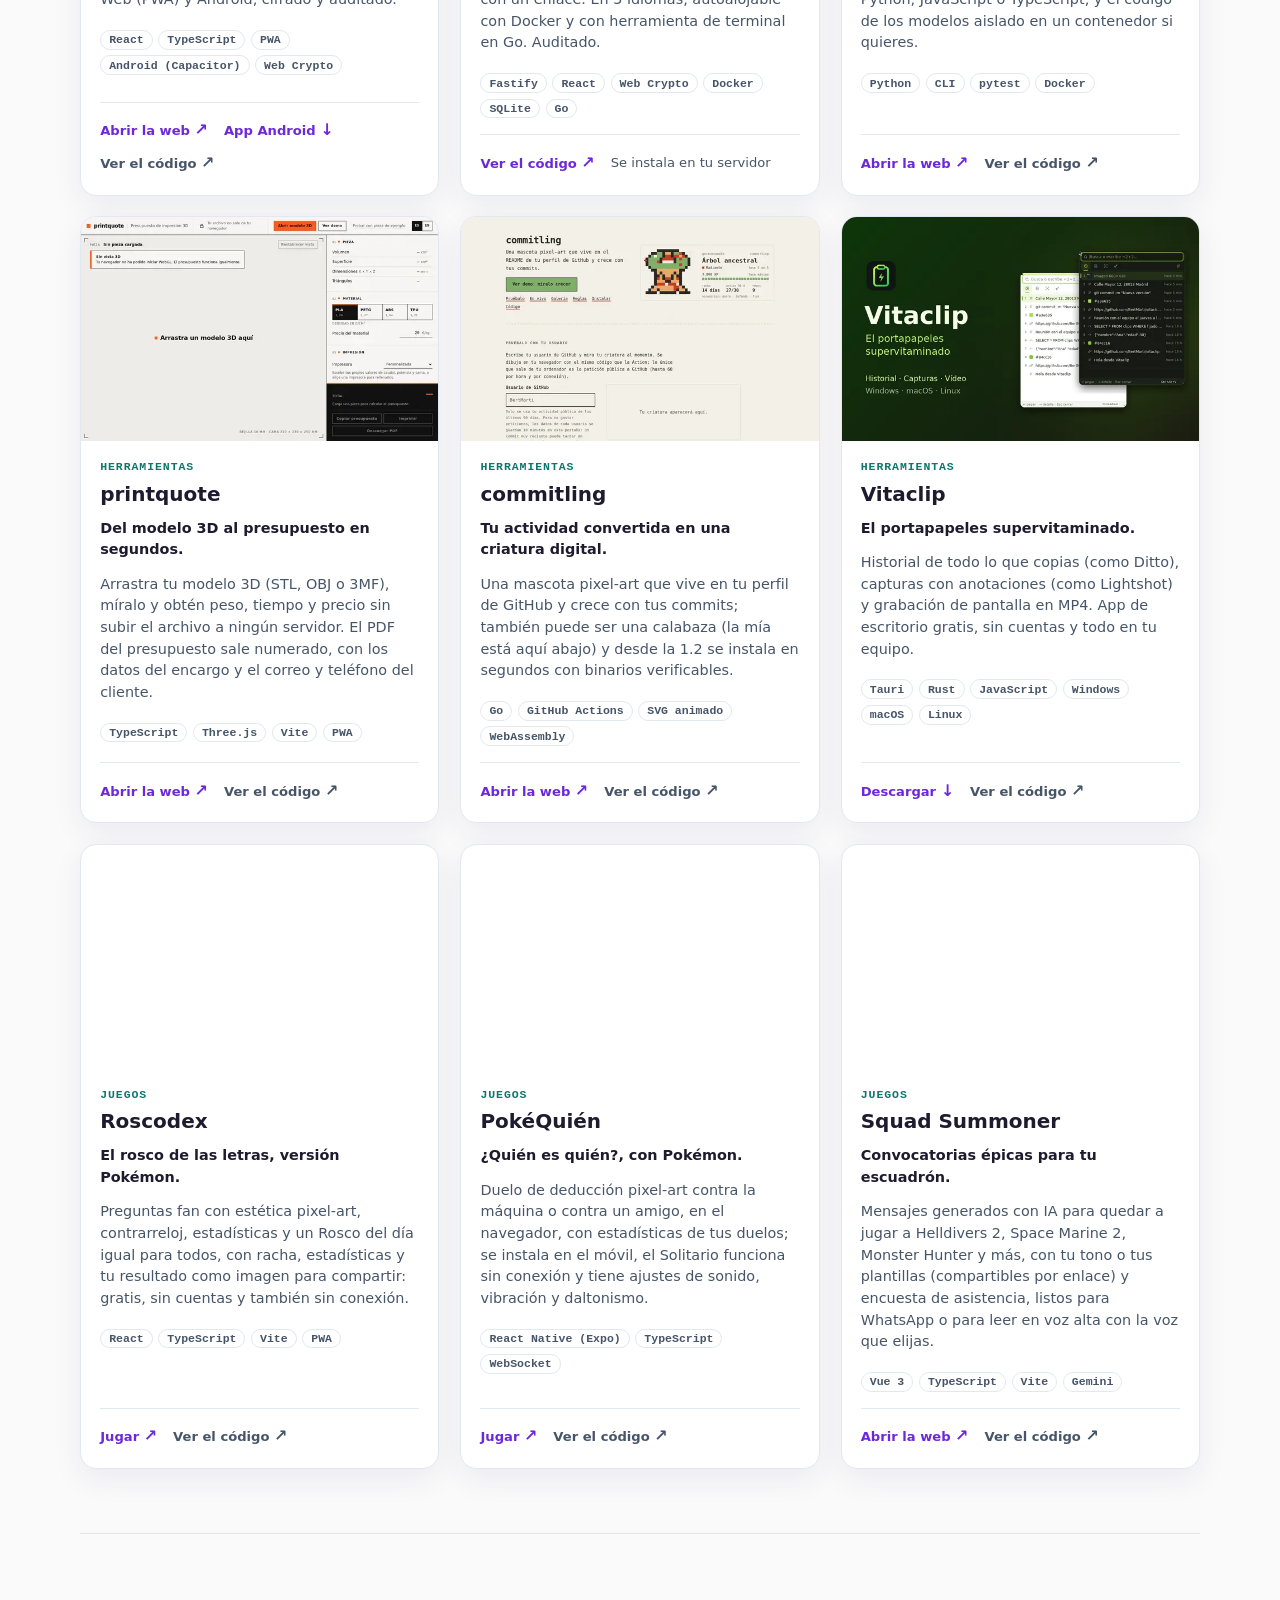
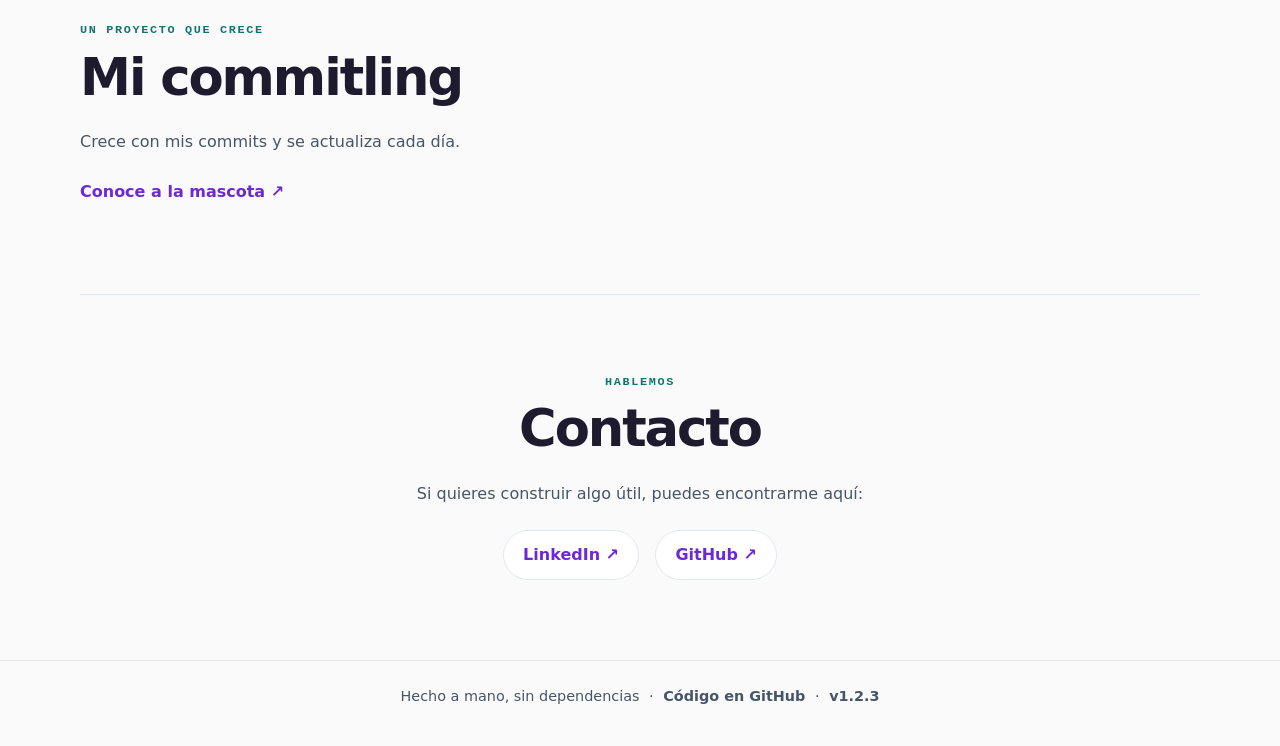
==== commit 3f13bf19: "Lazo 1.0 «Nochebuena»: captura y descripción al día Co-Authored-By: Claude Opus 5.5 <noreply@anthrop" ====
--- a/site/index.html
+++ b/site/index.html
@@ -48,9 +48,9 @@
       </div></div>
       <div class="project-grid">
         <!-- tarjetas:inicio · generado por scripts/generar-tarjetas.mjs desde proyectos.json: no lo edites a mano -->
-        <article class="project-card" data-category="Familia"><img src="img/proyectos/lazo.webp" width="640" height="400" loading="lazy" alt="Captura de Lazo: el grupo «Navidad en familia» con cada persona en grande, su presupuesto (el tuyo no se ve) y lo más deseado en fotos, en papel crema con terracota"><div class="card-body"><span class="tag">Familia</span><h3>Lazo</h3><p class="tagline">Listas de regalos en familia, sin repetidos ni spoilers.</p><p>Cada uno apunta lo que quiere (de Amazon, de cualquier tienda o de un Excel) y los demás lo reservan o lo compran; nadie ve lo de su propia lista, ni siquiera por la API. Hucha común con ajuste de cuentas, regalos a medias, amigo invisible y avisos que nunca chivan nada. Novedades: diseño nuevo de «catálogo de juguetes» y guía para montarlo en casa con copias y HTTPS. Web (PWA) y Android, autoalojado con PocketBase e IA opcional (Ollama en casa).</p><ul class="stack" aria-label="Tecnologías"><li>React</li><li>TypeScript</li><li>PWA</li><li>Android (Capacitor)</li><li>PocketBase</li><li>IA</li></ul><div class="card-links"><a href="https://bertmarti.github.io/lazo/" target="_blank" rel="noopener noreferrer">Abrir la web <span aria-hidden="true">↗</span></a><a href="https://github.com/BertMarti/lazo/releases/latest" target="_blank" rel="noopener noreferrer">App Android <span aria-hidden="true">↓</span></a><a href="https://github.com/BertMarti/lazo" target="_blank" rel="noopener noreferrer">Ver el código <span aria-hidden="true">↗</span></a></div></div></article>
-        <article class="project-card" data-category="Día a día"><img src="img/proyectos/fresquito.webp" width="640" height="400" loading="lazy" alt="Captura de Fresquito: lo que caduca antes en fichas con la ilustración de cada alimento, bajo una banda azul, y una receta para hoy"><div class="card-body"><span class="tag">Día a día</span><h3>Fresquito</h3><p class="tagline">Lo que hay en tu nevera, antes de que caduque.</p><p>Haz una foto a la nevera, la despensa o el ticket y la IA apunta qué tienes, te avisa de lo que caduca y te propone recetas según tus preferencias (fitness, vegana, picante…); lo que falta pasa a tu lista de la compra. Web (PWA) y Android, con modelos de IA gratuitos por defecto.</p><ul class="stack" aria-label="Tecnologías"><li>React</li><li>TypeScript</li><li>PWA</li><li>Android (Capacitor)</li><li>IA</li></ul><div class="card-links"><a href="https://fresquito-demo.pages.dev/" target="_blank" rel="noopener noreferrer">Probar la demo <span aria-hidden="true">↗</span></a><span class="no-web">Código privado</span></div></div></article>
-        <article class="project-card" data-category="Día a día"><img src="img/proyectos/gestorin.webp" width="640" height="400" loading="lazy" alt="Captura de Gestorín 3.2: índice de apartados arriba, plazos con su cifra grande en serif y el índice de apartados a la derecha"><div class="card-body"><span class="tag">Día a día</span><h3>Gestorín</h3><p class="tagline">Tu gestor de bolsillo.</p><p>Te explica cartas, multas y notificaciones en lenguaje llano, convierte cada plazo en una tarea y te avisa antes. Estrena diseño en la 3.2, «Expediente con señal»: papel marfil, cifras serif grandes, iconos propios y color solo para el tiempo. Toda la familia, con IA local (Ollama) o sin IA. Windows y Android.</p><ul class="stack" aria-label="Tecnologías"><li>Tauri</li><li>Rust</li><li>React</li><li>TypeScript</li><li>Ollama</li></ul><div class="card-links"><a href="https://bertmarti.github.io/gestorin-demo/" target="_blank" rel="noopener noreferrer">Probar la demo <span aria-hidden="true">↗</span></a><span class="no-web">Código privado</span></div></div></article>
+        <article class="project-card" data-category="Familia"><img src="img/proyectos/lazo.webp" width="640" height="400" loading="lazy" alt="Captura de Lazo: el grupo «Navidad en familia» con cada persona en grande, su presupuesto (el tuyo no se ve) y lo más deseado en fotos, en papel crema con terracota"><div class="card-body"><span class="tag">Familia</span><h3>Lazo</h3><p class="tagline">Listas de regalos en familia, sin repetidos ni spoilers.</p><p>Lazo 1.0 «Nochebuena»: cada uno apunta lo que quiere (de Amazon, de cualquier tienda o de un Excel) y los demás lo reservan o lo compran al momento; nadie ve lo de su propia lista, ni siquiera por la API ni en tiempo real. Hucha común con ajuste de cuentas, regalos a medias, amigo invisible, lista para imprimir con QR y enlace de solo lectura. Web (PWA) y Android firmado, autoalojado en casa con PocketBase y auditado a fondo.</p><ul class="stack" aria-label="Tecnologías"><li>React</li><li>TypeScript</li><li>PWA</li><li>Android (Capacitor)</li><li>PocketBase</li><li>IA</li></ul><div class="card-links"><a href="https://bertmarti.github.io/lazo/" target="_blank" rel="noopener noreferrer">Abrir la web <span aria-hidden="true">↗</span></a><a href="https://github.com/BertMarti/lazo/releases/latest" target="_blank" rel="noopener noreferrer">App Android <span aria-hidden="true">↓</span></a><a href="https://github.com/BertMarti/lazo" target="_blank" rel="noopener noreferrer">Ver el código <span aria-hidden="true">↗</span></a></div></div></article>
+        <article class="project-card" data-category="Día a día"><img src="img/proyectos/fresquito.webp" width="640" height="400" loading="lazy" alt="Captura de Fresquito: inventario de la nevera ordenado por lo que caduca antes, en azul y verde"><div class="card-body"><span class="tag">Día a día</span><h3>Fresquito</h3><p class="tagline">Lo que hay en tu nevera, antes de que caduque.</p><p>Haz una foto a la nevera, la despensa o el ticket y la IA apunta qué tienes, te avisa de lo que caduca y te propone recetas según tus preferencias (fitness, vegana, picante…); lo que falta pasa a tu lista de la compra. Web (PWA) y Android, con modelos de IA gratuitos por defecto.</p><ul class="stack" aria-label="Tecnologías"><li>React</li><li>TypeScript</li><li>PWA</li><li>Android (Capacitor)</li><li>IA</li></ul><div class="card-links"><a href="https://bertmarti.github.io/fresquito-demo/" target="_blank" rel="noopener noreferrer">Probar la demo <span aria-hidden="true">↗</span></a><span class="no-web">Código privado</span></div></div></article>
+        <article class="project-card" data-category="Día a día"><img src="img/proyectos/gestorin.webp" width="640" height="400" loading="lazy" alt="Captura de Gestorín 3.0: inicio con la lista «Por hacer», los plazos más urgentes arriba y el filtro por persona de la familia"><div class="card-body"><span class="tag">Día a día</span><h3>Gestorín</h3><p class="tagline">Tu gestor de bolsillo.</p><p>Te explica cartas, multas y notificaciones en lenguaje llano, convierte cada plazo en una tarea y te avisa antes. Novedades de la 3.0: los papeles de toda la familia, un lector con IA en casa (Ollama) para todos, modo sin IA y Ajustes más sencillos. Windows y Android.</p><ul class="stack" aria-label="Tecnologías"><li>Tauri</li><li>Rust</li><li>React</li><li>TypeScript</li><li>Ollama</li></ul><div class="card-links"><a href="https://bertmarti.github.io/gestorin-demo/" target="_blank" rel="noopener noreferrer">Probar la demo <span aria-hidden="true">↗</span></a><span class="no-web">Código privado</span></div></div></article>
         <article class="project-card" data-category="Casa"><img src="img/proyectos/aria.webp" width="640" height="400" loading="lazy" alt="Captura de ARIA, asistente de IA para el hogar"><div class="card-body"><span class="tag">Casa</span><h3>ARIA</h3><p class="tagline">Tu casa, con voz propia.</p><p>Asistente de IA autoalojado que gestiona las apps de tu casa: chat y voz, Telegram, rutinas y control parental. Gratis, en una Raspberry Pi o un PC.</p><ul class="stack" aria-label="Tecnologías"><li>Python</li><li>FastAPI</li><li>Ollama</li><li>Docker</li><li>Telegram</li></ul><div class="card-links"><a href="https://bertmarti.github.io/ARIA/" target="_blank" rel="noopener noreferrer">Abrir la web <span aria-hidden="true">↗</span></a><a href="https://github.com/BertMarti/ARIA" target="_blank" rel="noopener noreferrer">Ver el código <span aria-hidden="true">↗</span></a></div></div></article>
         <article class="project-card" data-category="Casa"><img src="img/proyectos/shield-dns.webp" width="640" height="400" loading="lazy" alt="Captura de SHIELD-DNS, bloqueador de anuncios para toda la casa"><div class="card-body"><span class="tag">Casa</span><h3>SHIELD-DNS</h3><p class="tagline">Adiós a los anuncios en toda la casa.</p><p>Bloquea anuncios y rastreadores en todos tus dispositivos a la vez (Pi-hole + Unbound con DNSSEC), con guía paso a paso.</p><ul class="stack" aria-label="Tecnologías"><li>Pi-hole</li><li>Unbound</li><li>DNSSEC</li><li>Docker</li></ul><div class="card-links"><a href="https://bertmarti.github.io/SHIELD-DNS/" target="_blank" rel="noopener noreferrer">Abrir la web <span aria-hidden="true">↗</span></a><a href="https://github.com/BertMarti/SHIELD-DNS" target="_blank" rel="noopener noreferrer">Ver el código <span aria-hidden="true">↗</span></a></div></div></article>
         <article class="project-card" data-category="Casa"><img src="img/proyectos/heimdall.webp" width="640" height="400" loading="lazy" alt="Captura de HEIMDALL, VPN para entrar en casa desde fuera"><div class="card-body"><span class="tag">Casa</span><h3>HEIMDALL</h3><p class="tagline">Tu casa, a mano desde cualquier sitio.</p><p>Tu propia VPN WireGuard para entrar en casa desde fuera de forma segura, con guía paso a paso.</p><ul class="stack" aria-label="Tecnologías"><li>WireGuard</li><li>wg-easy</li><li>Caddy</li><li>Docker</li></ul><div class="card-links"><a href="https://bertmarti.github.io/HEIMDALL/" target="_blank" rel="noopener noreferrer">Abrir la web <span aria-hidden="true">↗</span></a><a href="https://github.com/BertMarti/HEIMDALL" target="_blank" rel="noopener noreferrer">Ver el código <span aria-hidden="true">↗</span></a></div></div></article>
@@ -69,6 +69,6 @@
     <section class="commitling wrap" aria-labelledby="commitling-title"><div><p class="eyebrow">UN PROYECTO QUE CRECE</p><h2 id="commitling-title">Mi commitling</h2><p>Crece con mis commits y se actualiza cada día.</p><a class="text-link" href="https://bertmarti.github.io/commitling/" target="_blank" rel="noopener noreferrer">Conoce a la mascota <span aria-hidden="true">↗</span></a></div><a href="https://bertmarti.github.io/commitling/" target="_blank" rel="noopener noreferrer"><picture><source id="commitling-oscuro" srcset="https://raw.githubusercontent.com/BertMarti/BertMarti/main/commitling-dark.svg" media="(prefers-color-scheme: dark)"><img src="https://raw.githubusercontent.com/BertMarti/BertMarti/main/commitling.svg" width="480" height="200" loading="lazy" alt="Commitling, mascota pixel-art que crece con los commits"></picture></a></section>
     <section class="contact wrap" aria-labelledby="contact-title"><p class="eyebrow">HABLEMOS</p><h2 id="contact-title">Contacto</h2><p>Si quieres construir algo útil, puedes encontrarme aquí:</p><div class="contact-links"><a href="https://www.linkedin.com/in/alberto-martinez-moreno/" target="_blank" rel="noopener noreferrer">LinkedIn <span aria-hidden="true">↗</span></a><a href="https://github.com/BertMarti" target="_blank" rel="noopener noreferrer">GitHub <span aria-hidden="true">↗</span></a></div></section>
   </main>
-  <footer class="site-footer"><div class="wrap"><span>Hecho a mano, sin dependencias</span><span class="dot">·</span><a href="https://github.com/BertMarti/BertMarti" target="_blank" rel="noopener noreferrer">Código en GitHub</a><span class="dot">·</span><a href="https://github.com/BertMarti/BertMarti/blob/main/CHANGELOG.md" target="_blank" rel="noopener noreferrer">v1.2.5</a></div></footer>
+  <footer class="site-footer"><div class="wrap"><span>Hecho a mano, sin dependencias</span><span class="dot">·</span><a href="https://github.com/BertMarti/BertMarti" target="_blank" rel="noopener noreferrer">Código en GitHub</a><span class="dot">·</span><a href="https://github.com/BertMarti/BertMarti/blob/main/CHANGELOG.md" target="_blank" rel="noopener noreferrer">v1.2.3</a></div></footer>
 </body>
 </html>
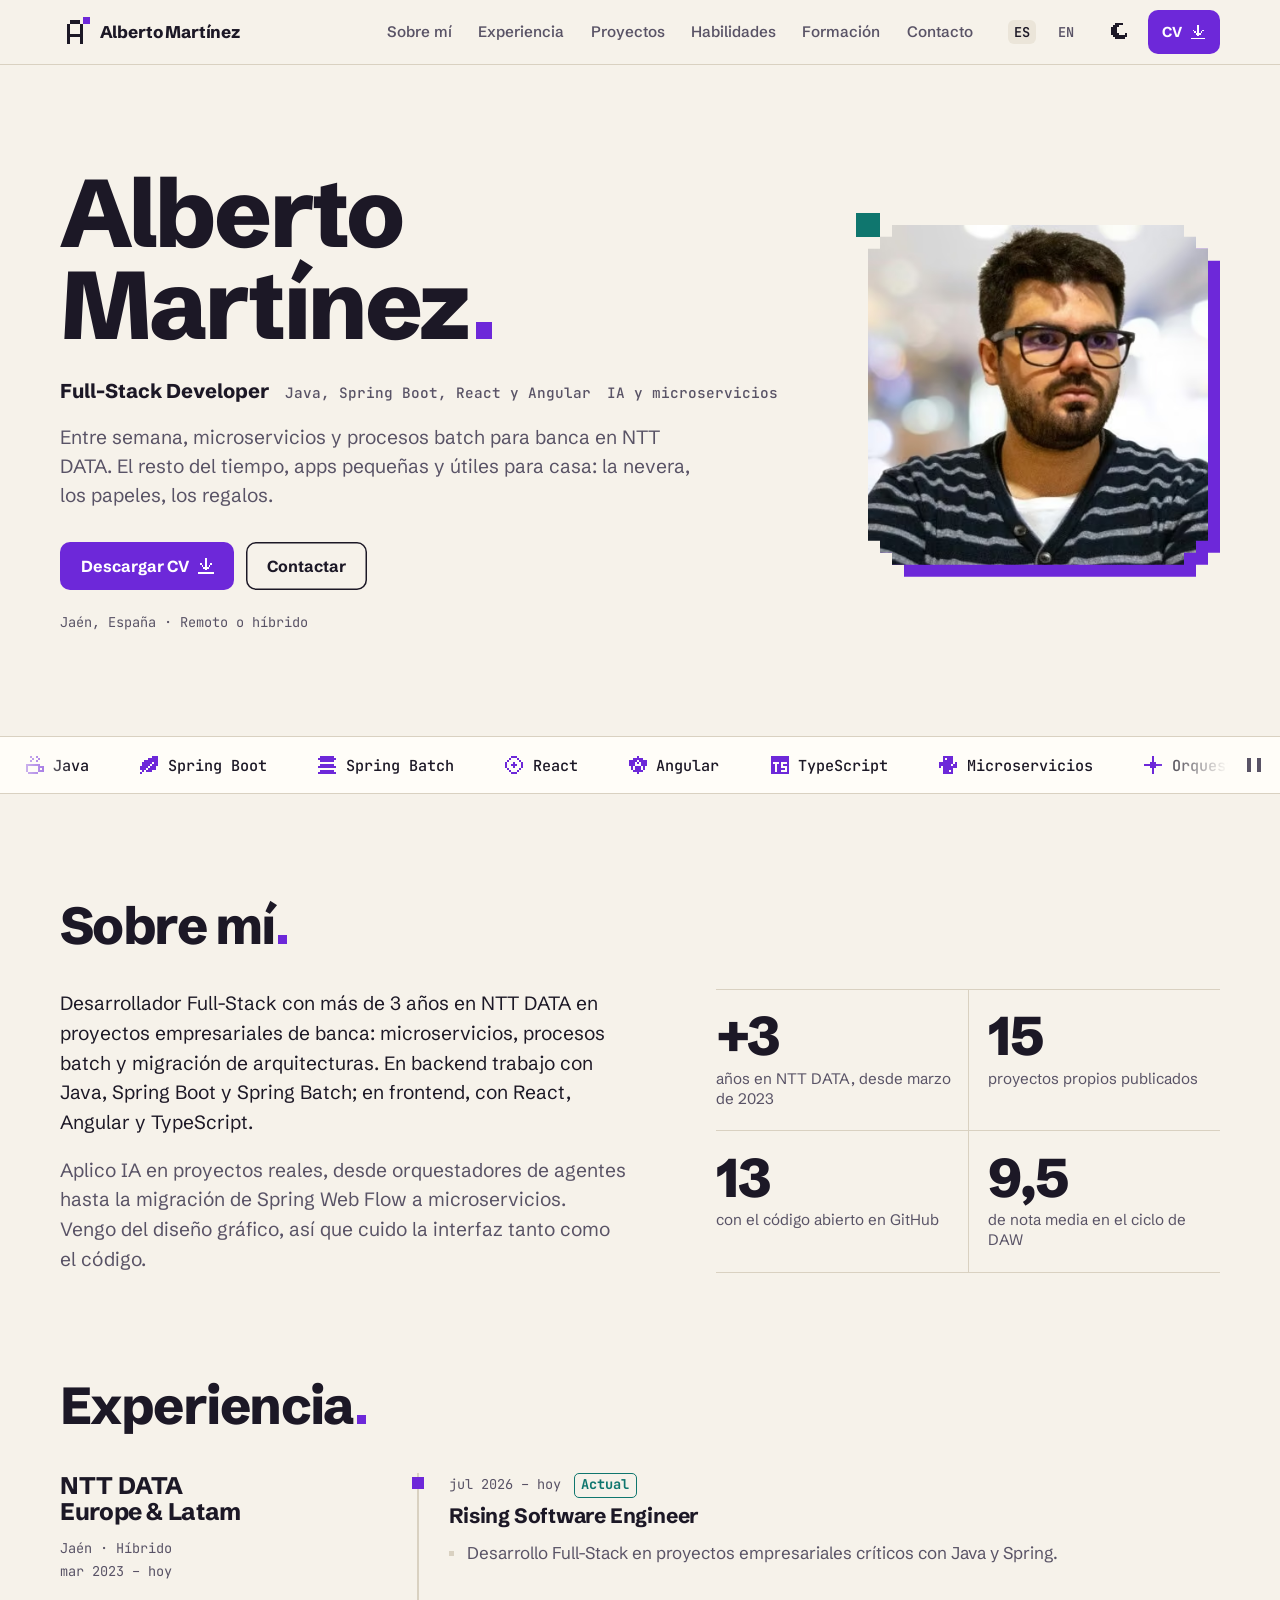
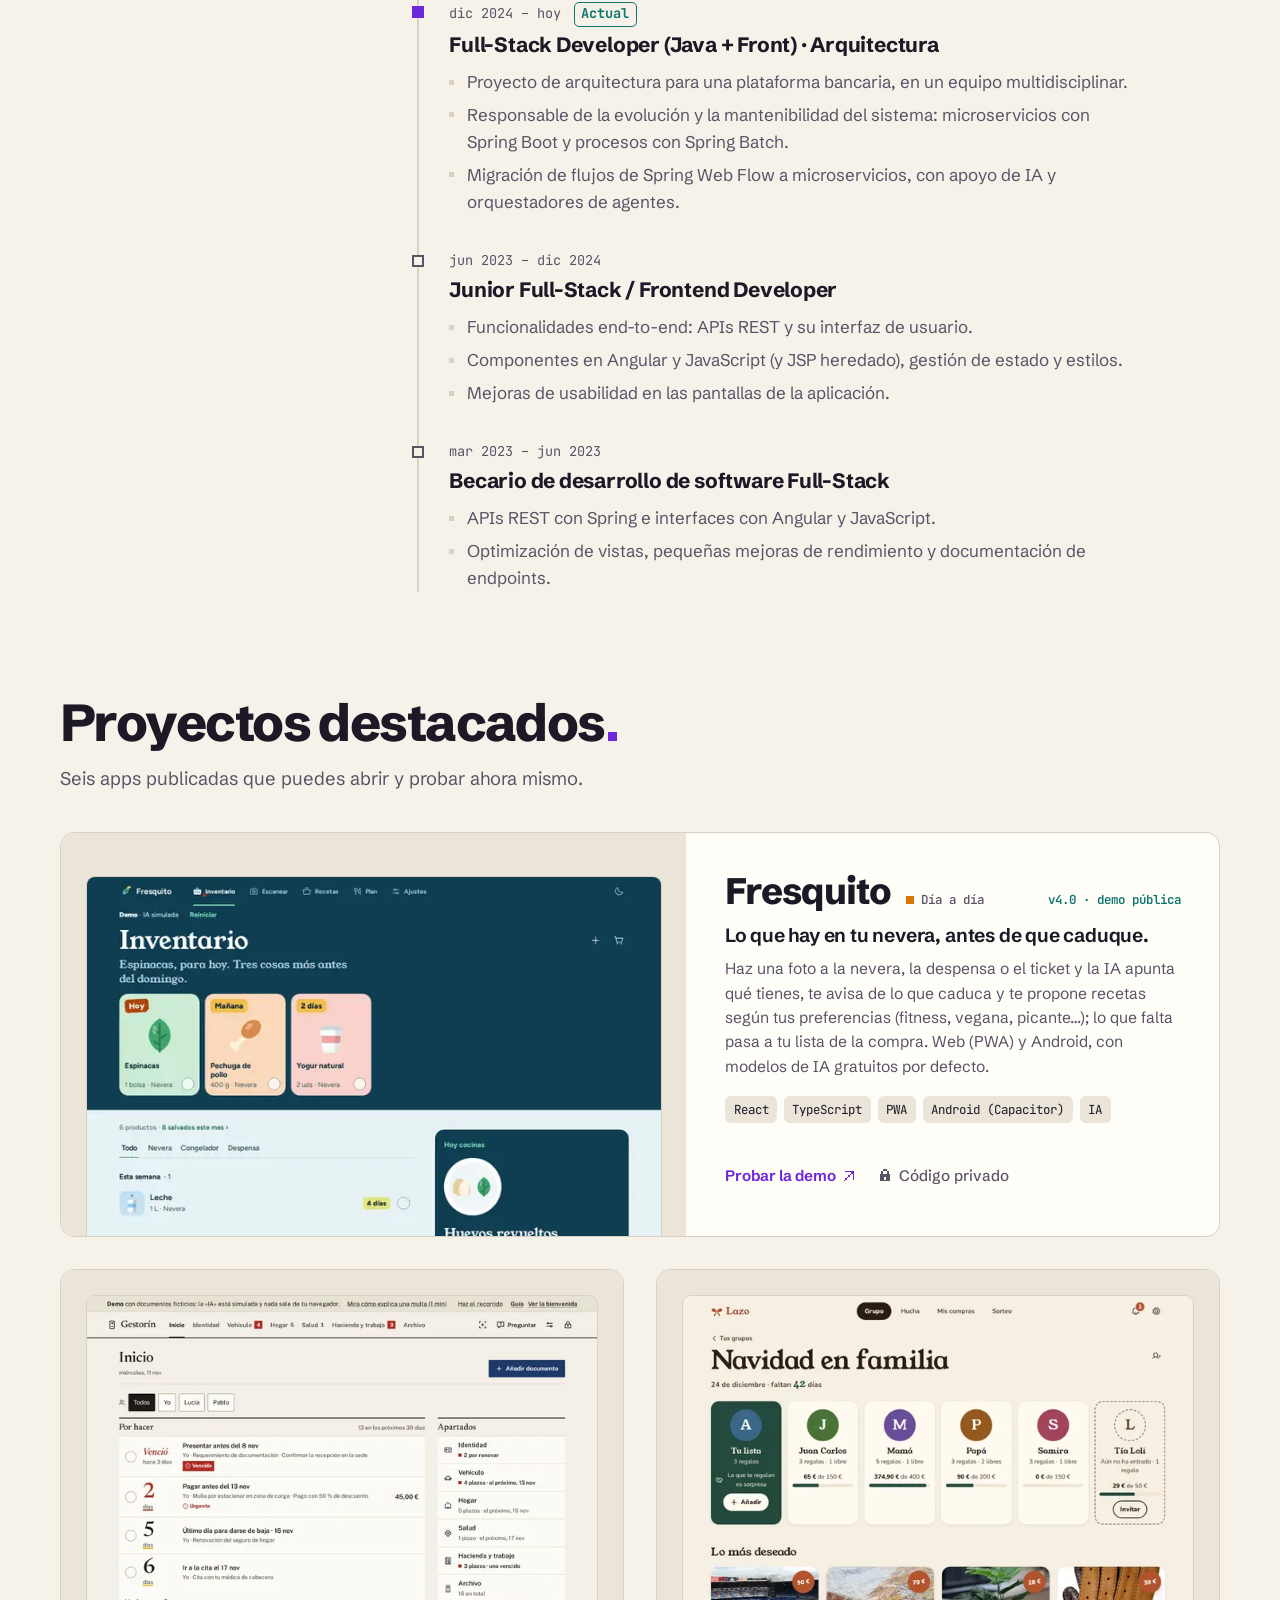
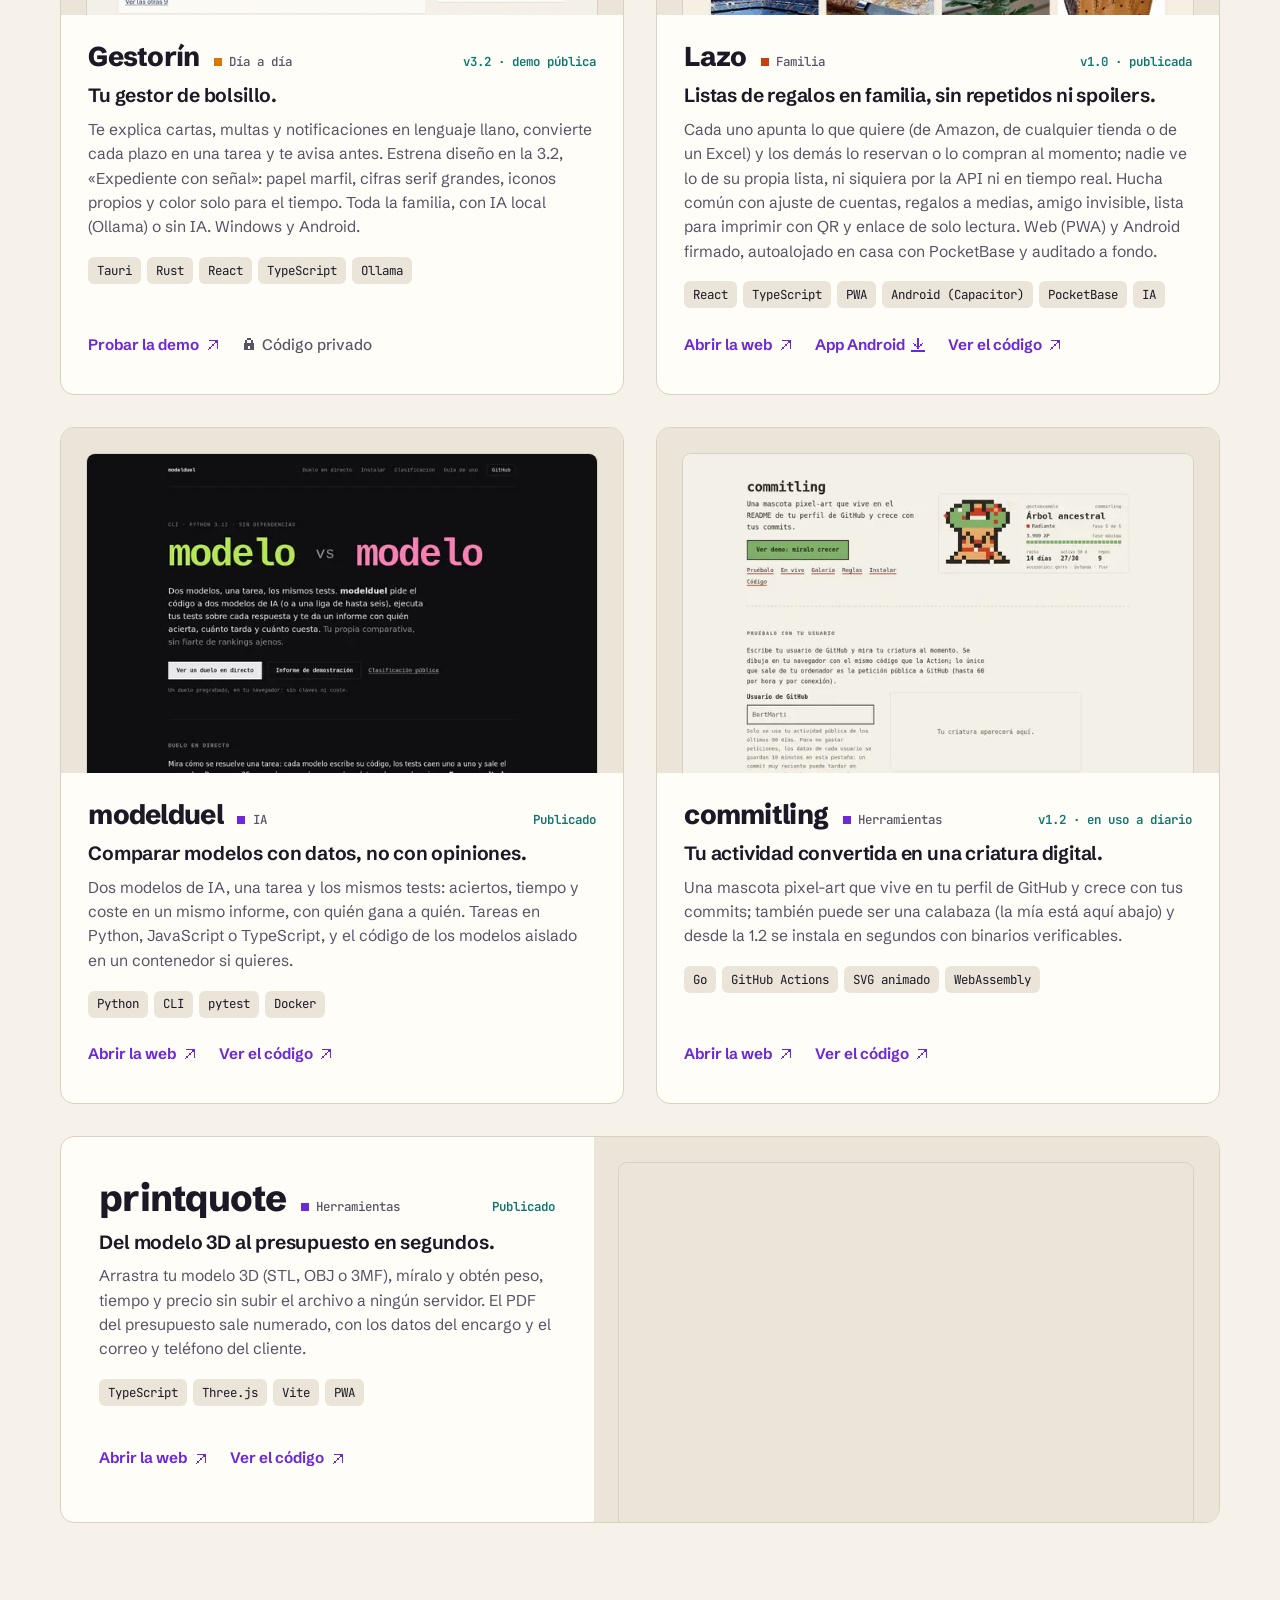
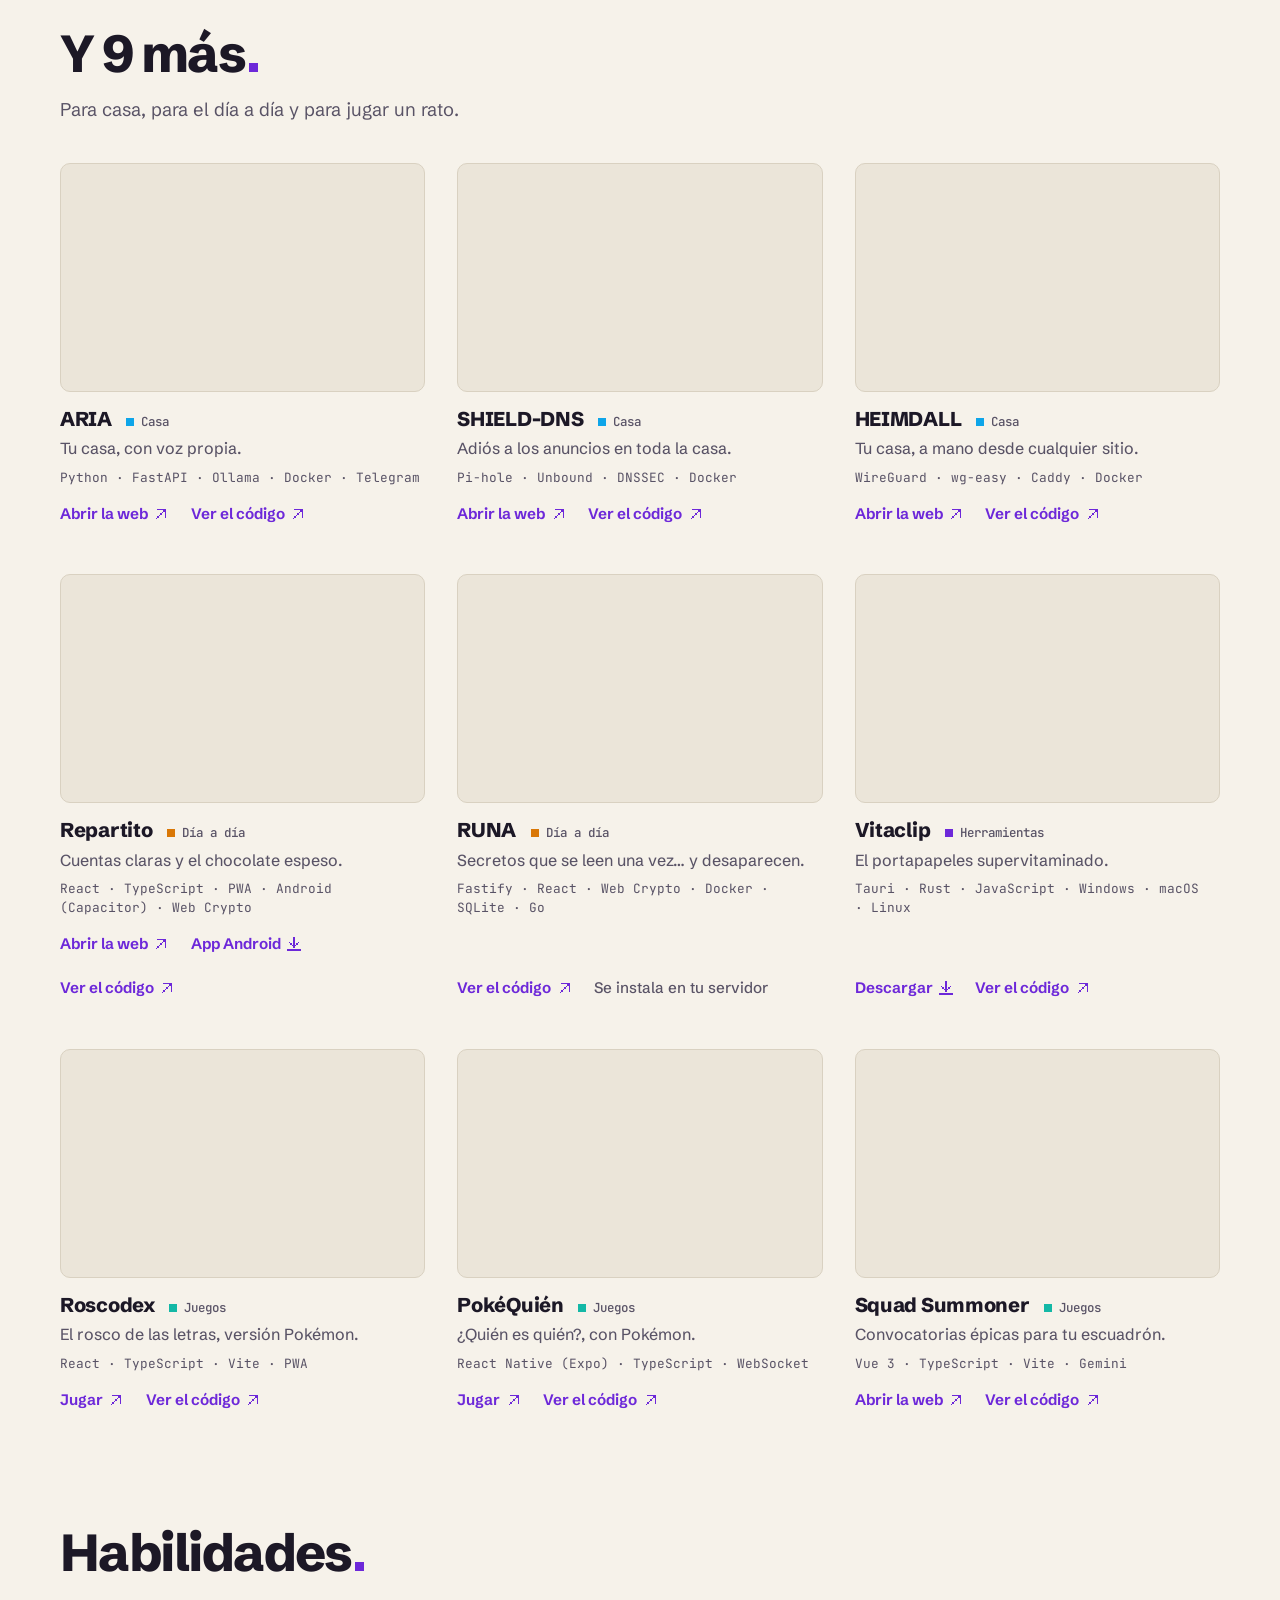
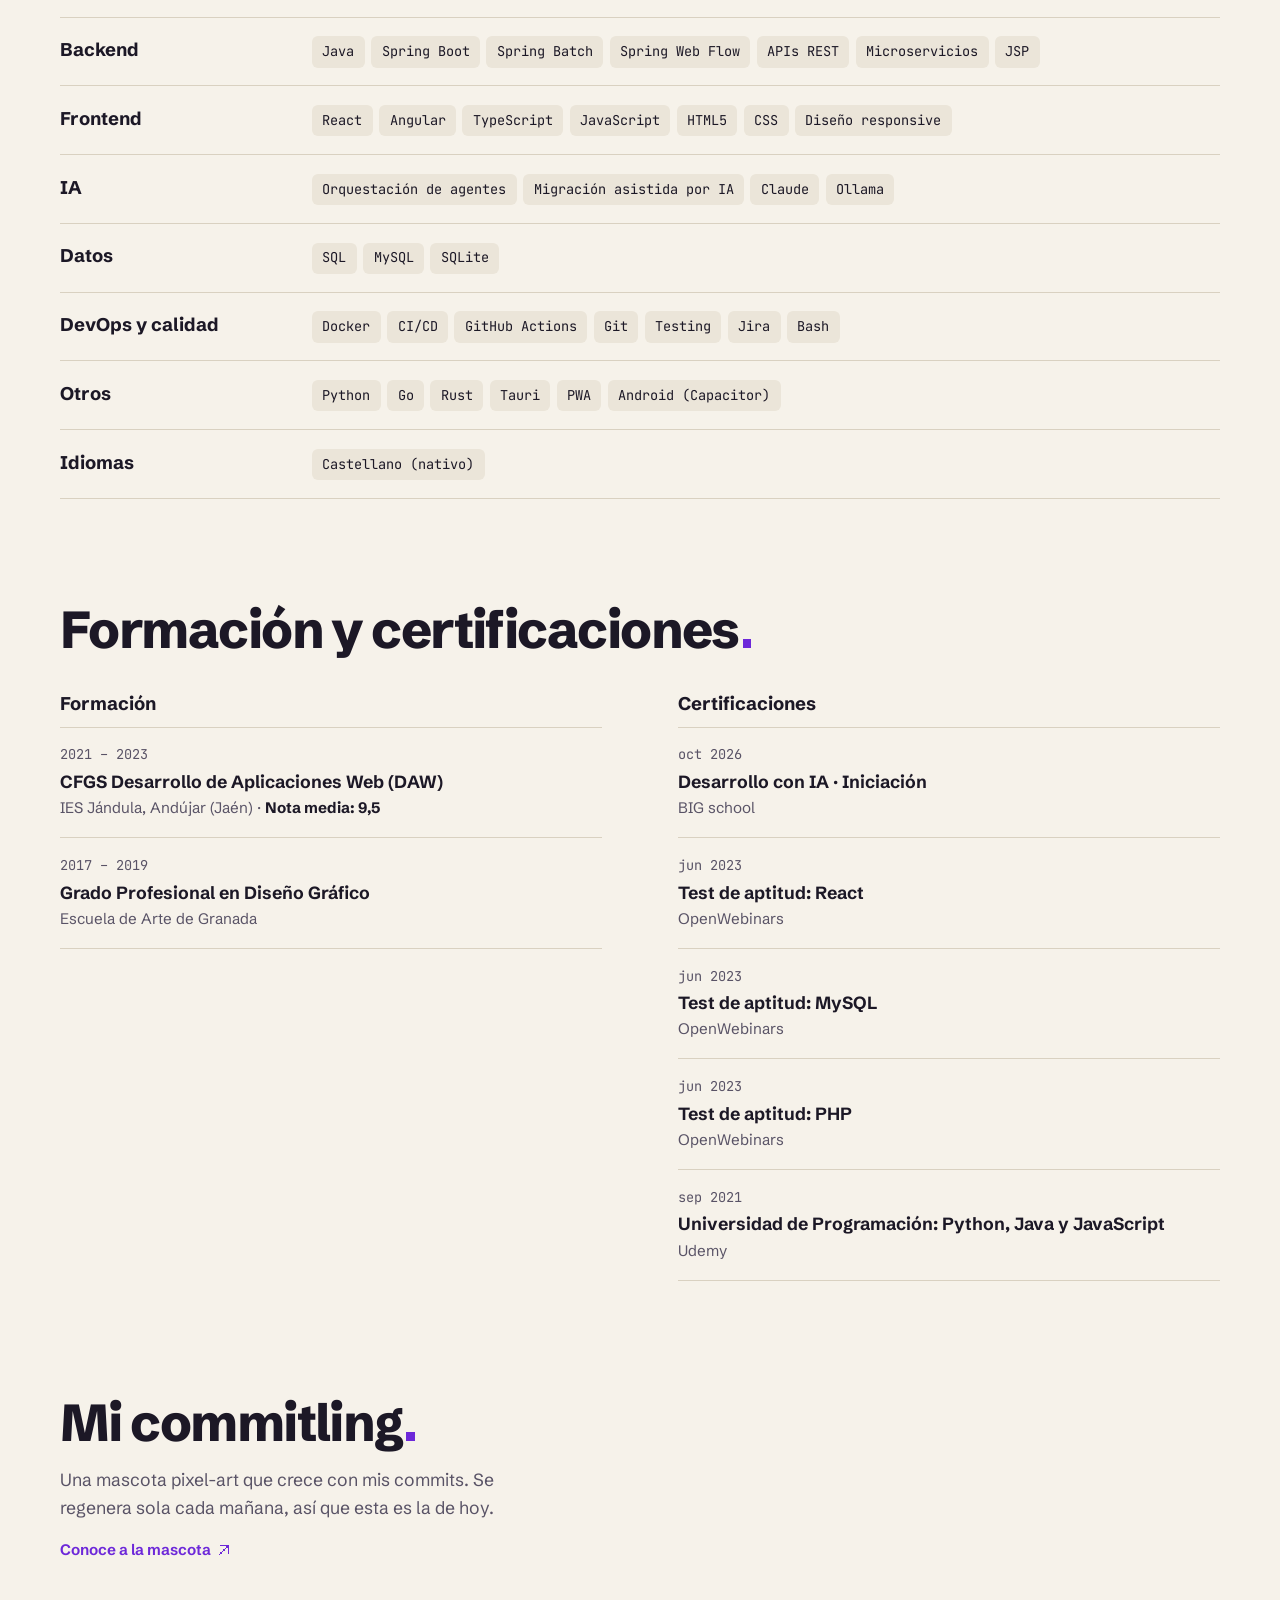
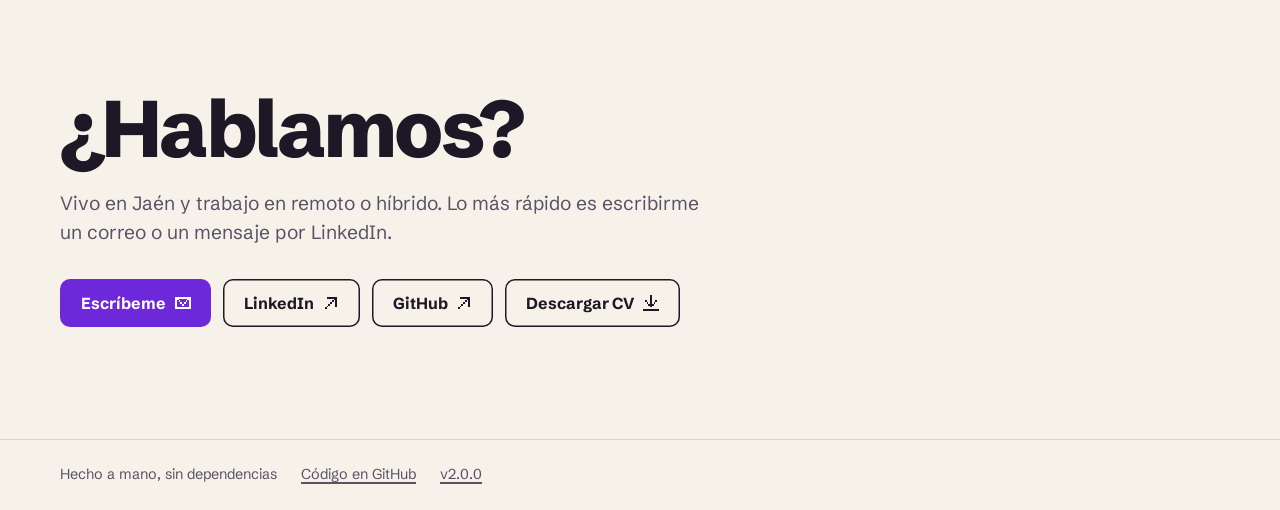
==== commit d1fd2b33: "Rediseño 2.0: portafolio ES/EN, README nuevo y CV en PDF apto para ATS - Web generada entera desde p" ====
--- a/site/index.html
+++ b/site/index.html
@@ -1,74 +1,282 @@
 <!doctype html>
+<!-- Generado por scripts/generar-tarjetas.mjs (scripts/web.mjs) desde perfil.json y proyectos.json: no lo edites a mano. -->
 <html lang="es">
 <head>
   <meta charset="utf-8">
   <meta name="viewport" content="width=device-width, initial-scale=1">
-  <title>Alberto Martínez · Portafolio</title>
-  <meta http-equiv="Content-Security-Policy" content="default-src 'none'; script-src 'self'; style-src 'self'; img-src 'self' https://raw.githubusercontent.com; base-uri 'none'; form-action 'none'; require-trusted-types-for 'script'; trusted-types 'none'">
+  <title>Alberto Martínez · Full-Stack Developer (Java, Spring Boot, React, Angular)</title>
+  <meta http-equiv="Content-Security-Policy" content="default-src 'none'; script-src 'self'; style-src 'self'; font-src 'self'; connect-src 'self'; img-src 'self' https://raw.githubusercontent.com; base-uri 'none'; form-action 'none'; require-trusted-types-for 'script'; trusted-types 'none'">
   <meta name="referrer" content="strict-origin-when-cross-origin">
-  <meta name="description" content="Portafolio de Alberto Martínez, Senior Full-Stack Developer en NTT DATA.">
+  <meta name="description" content="Desarrollador Full-Stack con más de 3 años en NTT DATA en proyectos empresariales de banca: microservicios, procesos batch y migración de arquitecturas. En backend trabajo con Java, Spring Boot y Spring Batch; en frontend, con React, Angular y TypeScript.">
+  <meta name="author" content="Alberto Martínez Moreno">
   <link rel="canonical" href="https://bertmarti.github.io/BertMarti/">
-  <meta property="og:type" content="website">
+  <link rel="alternate" hreflang="es" href="https://bertmarti.github.io/BertMarti/">
+  <link rel="alternate" hreflang="en" href="https://bertmarti.github.io/BertMarti/en/">
+  <link rel="alternate" hreflang="x-default" href="https://bertmarti.github.io/BertMarti/">
+  <meta property="og:type" content="profile">
   <meta property="og:locale" content="es_ES">
-  <meta property="og:site_name" content="Alberto Martínez · Portafolio">
+  <meta property="og:locale:alternate" content="en_GB">
+  <meta property="og:site_name" content="Alberto Martínez">
   <meta property="og:url" content="https://bertmarti.github.io/BertMarti/">
   <meta property="og:title" content="Alberto Martínez | Full-Stack Developer">
-  <meta property="og:description" content="Productos digitales de principio a fin: frontend, backend e IA.">
+  <meta property="og:description" content="Full-Stack Developer · Java, Spring Boot, React y Angular · IA y microservicios">
   <meta property="og:image" content="https://bertmarti.github.io/BertMarti/og.png">
   <meta property="og:image:type" content="image/png">
   <meta property="og:image:width" content="1200">
   <meta property="og:image:height" content="630">
-  <meta property="og:image:alt" content="Alberto Martínez, Senior Full-Stack Developer, junto a capturas de sus proyectos ARIA, Roscodex y Repartito">
+  <meta property="og:image:alt" content="Alberto Martínez, Full-Stack Developer, junto a capturas de sus proyectos">
   <meta name="twitter:card" content="summary_large_image">
   <meta name="twitter:title" content="Alberto Martínez | Full-Stack Developer">
-  <meta name="twitter:description" content="Productos digitales de principio a fin: frontend, backend e IA.">
+  <meta name="twitter:description" content="Full-Stack Developer · Java, Spring Boot, React y Angular · IA y microservicios">
   <meta name="twitter:image" content="https://bertmarti.github.io/BertMarti/og.png">
-  <meta name="twitter:image:alt" content="Alberto Martínez, Senior Full-Stack Developer, junto a capturas de sus proyectos ARIA, Roscodex y Repartito">
-  <meta name="theme-color" content="#7c3aed">
+  <meta name="twitter:image:alt" content="Alberto Martínez, Full-Stack Developer, junto a capturas de sus proyectos">
+  <meta name="theme-color" content="#f6f2ea" media="(prefers-color-scheme: light)">
+  <meta name="theme-color" content="#15121d" media="(prefers-color-scheme: dark)">
   <link rel="icon" href="favicon.svg" type="image/svg+xml">
+  <link rel="preload" href="fonts/schibsted-grotesk-latin-wght-normal.woff2" as="font" type="font/woff2" crossorigin>
   <link rel="stylesheet" href="styles.css">
   <script src="app.js" defer></script>
+  <script type="application/ld+json">{"@context":"https://schema.org","@type":"Person","name":"Alberto Martínez Moreno","alternateName":"Alberto Martínez","jobTitle":"Full-Stack Developer","description":"Desarrollador Full-Stack con más de 3 años en NTT DATA en proyectos empresariales de banca: microservicios, procesos batch y migración de arquitecturas. En backend trabajo con Java, Spring Boot y Spring Batch; en frontend, con React, Angular y TypeScript. Aplico IA en proyectos reales, desde orquestadores de agentes hasta la migración de Spring Web Flow a microservicios. Vengo del diseño gráfico, así que cuido la interfaz tanto como el código.","url":"https://bertmarti.github.io/BertMarti/","image":"https://bertmarti.github.io/BertMarti/img/alberto.jpg","worksFor":{"@type":"Organization","name":"NTT DATA","url":"https://www.nttdata.com/"},"address":{"@type":"PostalAddress","addressLocality":"Jaén","addressCountry":"ES"},"alumniOf":[{"@type":"EducationalOrganization","name":"IES Jándula, Andújar (Jaén)"},{"@type":"EducationalOrganization","name":"Escuela de Arte de Granada"}],"knowsAbout":["Java","Spring Boot","Spring Batch","Spring Web Flow","APIs REST","Microservicios","JSP","React","Angular","TypeScript","JavaScript","HTML5","CSS","Diseño responsive","Orquestación de agentes","Migración asistida por IA","Claude","Ollama","SQL","MySQL","SQLite","Docker","CI/CD","GitHub Actions","Git","Testing","Jira","Bash","Python","Go","Rust","Tauri","PWA","Android (Capacitor)"],"knowsLanguage":["Castellano"],"sameAs":["https://www.linkedin.com/in/alberto-martinez-moreno/","https://github.com/BertMarti"]}</script>
 </head>
 <body>
+  <svg class="sprite" aria-hidden="true" focusable="false" width="0" height="0"><symbol id="i-ext" viewBox="0 0 9 9"><path d="M2 1h6v1h-6zM6 2h2v1h-2zM5 3h1v1h-1zM7 3h1v1h-1zM4 4h1v1h-1zM7 4h1v1h-1zM3 5h1v1h-1zM7 5h1v1h-1zM2 6h1v1h-1zM7 6h1v1h-1zM1 7h1v1h-1z"/></symbol><symbol id="i-bajar" viewBox="0 0 9 9"><path d="M4 0h1v1h-1zM4 1h1v1h-1zM4 2h1v1h-1zM1 3h1v1h-1zM4 3h1v1h-1zM7 3h1v1h-1zM2 4h1v1h-1zM4 4h1v1h-1zM6 4h1v1h-1zM3 5h3v1h-3zM4 6h1v1h-1zM0 8h9v1h-9z"/></symbol><symbol id="i-correo" viewBox="0 0 9 9"><path d="M0 1h9v1h-9zM0 2h2v1h-2zM7 2h2v1h-2zM0 3h1v1h-1zM2 3h1v1h-1zM6 3h1v1h-1zM8 3h1v1h-1zM0 4h1v1h-1zM3 4h1v1h-1zM5 4h1v1h-1zM8 4h1v1h-1zM0 5h1v1h-1zM4 5h1v1h-1zM8 5h1v1h-1zM0 6h1v1h-1zM8 6h1v1h-1zM0 7h9v1h-9z"/></symbol><symbol id="i-sol" viewBox="0 0 9 9"><path d="M4 0h1v1h-1zM1 1h1v1h-1zM7 1h1v1h-1zM3 2h3v1h-3zM2 3h5v1h-5zM0 4h1v1h-1zM2 4h5v1h-5zM8 4h1v1h-1zM2 5h5v1h-5zM3 6h3v1h-3zM1 7h1v1h-1zM7 7h1v1h-1zM4 8h1v1h-1z"/></symbol><symbol id="i-luna" viewBox="0 0 9 9"><path d="M3 0h4v1h-4zM2 1h3v1h-3zM1 2h3v1h-3zM1 3h3v1h-3zM1 4h3v1h-3zM1 5h4v1h-4zM8 5h1v1h-1zM2 6h7v1h-7zM3 7h5v1h-5z"/></symbol><symbol id="i-pausa" viewBox="0 0 9 9"><path d="M1 1h2v1h-2zM6 1h2v1h-2zM1 2h2v1h-2zM6 2h2v1h-2zM1 3h2v1h-2zM6 3h2v1h-2zM1 4h2v1h-2zM6 4h2v1h-2zM1 5h2v1h-2zM6 5h2v1h-2zM1 6h2v1h-2zM6 6h2v1h-2zM1 7h2v1h-2zM6 7h2v1h-2z"/></symbol><symbol id="i-play" viewBox="0 0 9 9"><path d="M2 1h1v1h-1zM2 2h3v1h-3zM2 3h5v1h-5zM2 4h7v1h-7zM2 5h5v1h-5zM2 6h3v1h-3zM2 7h1v1h-1z"/></symbol><symbol id="i-candado" viewBox="0 0 9 9"><path d="M3 0h3v1h-3zM2 1h1v1h-1zM6 1h1v1h-1zM2 2h1v1h-1zM6 2h1v1h-1zM1 3h7v1h-7zM1 4h7v1h-7zM1 5h3v1h-3zM5 5h3v1h-3zM1 6h3v1h-3zM5 6h3v1h-3zM1 7h7v1h-7z"/></symbol><symbol id="i-taza" viewBox="0 0 9 9"><path d="M2 0h1v1h-1zM5 0h1v1h-1zM3 1h1v1h-1zM6 1h1v1h-1zM2 2h1v1h-1zM5 2h1v1h-1zM0 4h7v1h-7zM0 5h1v1h-1zM6 5h3v1h-3zM0 6h1v1h-1zM6 6h1v1h-1zM8 6h1v1h-1zM0 7h1v1h-1zM6 7h3v1h-3zM1 8h5v1h-5z"/></symbol><symbol id="i-hoja" viewBox="0 0 9 9"><path d="M6 0h3v1h-3zM4 1h5v1h-5zM2 2h7v1h-7zM1 3h5v1h-5zM7 3h2v1h-2zM1 4h4v1h-4zM6 4h3v1h-3zM0 5h4v1h-4zM5 5h3v1h-3zM0 6h3v1h-3zM4 6h4v1h-4zM1 7h1v1h-1zM3 7h3v1h-3zM0 8h1v1h-1z"/></symbol><symbol id="i-capas" viewBox="0 0 9 9"><path d="M1 0h7v1h-7zM0 1h9v1h-9zM1 2h7v1h-7zM1 4h7v1h-7zM0 5h9v1h-9zM1 7h7v1h-7zM0 8h9v1h-9z"/></symbol><symbol id="i-atomo" viewBox="0 0 9 9"><path d="M3 0h3v1h-3zM2 1h1v1h-1zM6 1h1v1h-1zM1 2h1v1h-1zM7 2h1v1h-1zM0 3h1v1h-1zM4 3h1v1h-1zM8 3h1v1h-1zM0 4h1v1h-1zM3 4h3v1h-3zM8 4h1v1h-1zM0 5h1v1h-1zM4 5h1v1h-1zM8 5h1v1h-1zM1 6h1v1h-1zM7 6h1v1h-1zM2 7h1v1h-1zM6 7h1v1h-1zM3 8h3v1h-3z"/></symbol><symbol id="i-escudo" viewBox="0 0 9 9"><path d="M4 0h1v1h-1zM2 1h5v1h-5zM0 2h4v1h-4zM5 2h4v1h-4zM0 3h3v1h-3zM4 3h1v1h-1zM6 3h3v1h-3zM0 4h3v1h-3zM6 4h3v1h-3zM1 5h1v1h-1zM3 5h3v1h-3zM7 5h1v1h-1zM1 6h1v1h-1zM3 6h3v1h-3zM7 6h1v1h-1zM2 7h5v1h-5zM4 8h1v1h-1z"/></symbol><symbol id="i-ts" viewBox="0 0 9 9"><path d="M0 0h9v1h-9zM0 1h9v1h-9zM0 2h9v1h-9zM0 3h1v1h-1zM4 3h1v1h-1zM8 3h1v1h-1zM0 4h2v1h-2zM3 4h2v1h-2zM6 4h3v1h-3zM0 5h2v1h-2zM3 5h2v1h-2zM8 5h1v1h-1zM0 6h2v1h-2zM3 6h4v1h-4zM8 6h1v1h-1zM0 7h2v1h-2zM3 7h2v1h-2zM8 7h1v1h-1zM0 8h9v1h-9z"/></symbol><symbol id="i-bloques" viewBox="0 0 9 9"><path d="M2 0h5v1h-5zM2 1h1v1h-1zM4 1h3v1h-3zM2 2h5v1h-5zM0 3h7v1h-7zM8 3h1v1h-1zM0 4h6v1h-6zM7 4h2v1h-2zM0 5h1v1h-1zM2 5h7v1h-7zM2 6h5v1h-5zM2 7h3v1h-3zM6 7h1v1h-1zM2 8h5v1h-5z"/></symbol><symbol id="i-go" viewBox="0 0 9 9"><path d="M0 2h4v1h-4zM5 2h4v1h-4zM0 3h1v1h-1zM5 3h1v1h-1zM8 3h1v1h-1zM0 4h1v1h-1zM2 4h2v1h-2zM5 4h1v1h-1zM8 4h1v1h-1zM0 5h1v1h-1zM3 5h1v1h-1zM5 5h1v1h-1zM8 5h1v1h-1zM0 6h4v1h-4zM5 6h4v1h-4z"/></symbol><symbol id="i-engranaje" viewBox="0 0 9 9"><path d="M3 0h1v1h-1zM5 0h1v1h-1zM1 1h1v1h-1zM3 1h3v1h-3zM7 1h1v1h-1zM2 2h5v1h-5zM0 3h3v1h-3zM6 3h3v1h-3zM1 4h2v1h-2zM6 4h2v1h-2zM0 5h3v1h-3zM6 5h3v1h-3zM2 6h5v1h-5zM1 7h1v1h-1zM3 7h3v1h-3zM7 7h1v1h-1zM3 8h1v1h-1zM5 8h1v1h-1z"/></symbol><symbol id="i-ballena" viewBox="0 0 9 9"><path d="M3 1h2v1h-2zM1 2h2v1h-2zM4 2h2v1h-2zM0 3h2v1h-2zM3 3h2v1h-2zM6 3h1v1h-1zM8 3h1v1h-1zM7 4h2v1h-2zM0 5h8v1h-8zM0 6h7v1h-7zM1 7h6v1h-6zM2 8h4v1h-4z"/></symbol><symbol id="i-cilindro" viewBox="0 0 9 9"><path d="M1 0h7v1h-7zM0 1h9v1h-9zM1 2h7v1h-7zM0 3h1v1h-1zM8 3h1v1h-1zM0 4h9v1h-9zM0 5h1v1h-1zM8 5h1v1h-1zM0 6h9v1h-9zM0 7h1v1h-1zM8 7h1v1h-1zM1 8h7v1h-7z"/></symbol><symbol id="i-rama" viewBox="0 0 9 9"><path d="M1 0h2v1h-2zM1 1h2v1h-2zM1 2h1v1h-1zM6 2h2v1h-2zM1 3h1v1h-1zM6 3h2v1h-2zM1 4h1v1h-1zM5 4h1v1h-1zM1 5h4v1h-4zM1 6h1v1h-1zM1 7h2v1h-2zM1 8h2v1h-2z"/></symbol><symbol id="i-ciclo" viewBox="0 0 9 9"><path d="M2 0h5v1h-5zM1 1h1v1h-1zM7 1h1v1h-1zM0 2h1v1h-1zM3 2h1v1h-1zM8 2h1v1h-1zM0 3h1v1h-1zM3 3h2v1h-2zM8 3h1v1h-1zM0 4h1v1h-1zM3 4h3v1h-3zM8 4h1v1h-1zM0 5h1v1h-1zM3 5h2v1h-2zM8 5h1v1h-1zM0 6h1v1h-1zM3 6h1v1h-1zM8 6h1v1h-1zM1 7h1v1h-1zM7 7h1v1h-1zM2 8h5v1h-5z"/></symbol><symbol id="i-chispa" viewBox="0 0 9 9"><path d="M4 0h1v1h-1zM4 1h1v1h-1zM4 2h1v1h-1zM3 3h3v1h-3zM0 4h9v1h-9zM3 5h3v1h-3zM4 6h1v1h-1zM4 7h1v1h-1zM4 8h1v1h-1z"/></symbol></svg>
   <a class="skip-link" href="#contenido">Saltar al contenido</a>
-  <header class="site-header"><div class="wrap nav-wrap"><a class="brand" href="./" aria-label="Inicio, Alberto Martínez"><span class="brand-mark">AM</span><span>Alberto Martínez</span></a><button class="theme-toggle" type="button" aria-label="Activar modo oscuro" aria-pressed="false">☾ <span>Modo</span></button></div></header>
+  <header class="site-header"><div class="wrap nav-wrap">
+    <a class="brand" href="./" aria-label="Inicio, Alberto Martínez"><svg class="brand-mark" aria-hidden="true" focusable="false" viewBox="0 0 9 9" width="30" height="30"><path d="M3 1h3v1h1v6h-1v-2h-3v2h-1v-6h1zM3 2v3h3v-3z"/><path class="punto" d="M7 0h2v2h-2z"/></svg><span>Alberto Martínez</span></a>
+    <nav class="nav" aria-label="Secciones"><ul><li><a href="#sobre-mi">Sobre mí</a></li><li><a href="#experiencia">Experiencia</a></li><li><a href="#proyectos">Proyectos</a></li><li><a href="#habilidades">Habilidades</a></li><li><a href="#formacion">Formación</a></li><li><a href="#contacto">Contacto</a></li></ul></nav>
+    <div class="tools">
+      <nav class="lang" aria-label="Idioma"><a href="./" hreflang="es" lang="es" aria-current="page"><abbr title="Español">ES</abbr></a><a href="en/" hreflang="en" lang="en"><abbr title="English">EN</abbr></a></nav>
+      <button class="theme-toggle" type="button" aria-label="Activar modo oscuro" aria-pressed="false"><svg class="ico luna" aria-hidden="true" focusable="false" width="18" height="18"><use href="#i-luna"/></svg><svg class="ico sol" aria-hidden="true" focusable="false" width="18" height="18"><use href="#i-sol"/></svg></button>
+      <a class="btn btn-small" href="cv/Alberto-Martinez-Moreno-CV-ES.pdf" download><span class="vh">Descargar </span>CV<svg class="ico" aria-hidden="true" focusable="false" width="18" height="18"><use href="#i-bajar"/></svg></a>
+    </div>
+  </div></header>
   <main id="contenido">
-    <section class="hero wrap" aria-labelledby="intro-title"><div class="hero-copy"><p class="eyebrow">FULL-STACK · PRODUCTO · IA</p><h1 id="intro-title">Hola, soy Alberto Martínez</h1><p class="role">Senior Full-Stack Developer · NTT DATA · Frontend + Backend + IA</p><p class="lead">Construyo productos digitales de principio a fin: desde una interfaz clara y rápida hasta APIs robustas, procesos batch y automatizaciones que aguantan el mundo real.</p><div class="pixel-row" aria-hidden="true"><i></i><i></i><i></i><i></i><i></i></div></div><div class="hero-shape" aria-hidden="true"><span>01</span><span>01</span><span>∞</span></div></section>
-    <section class="about wrap" aria-labelledby="about-title"><p class="eyebrow">QUIÉN HAY DETRÁS</p><h2 id="about-title">Sobre mí</h2><div class="about-grid"><div><p>Soy desarrollador de software <strong>senior</strong> con más de <strong>3 años de experiencia</strong>, actualmente en <strong>NTT DATA</strong>. Me muevo entre frontend y backend con React, Angular, TypeScript, Java, Spring Boot y Spring Batch.</p><p>Incorporo la IA como una capa transversal: una herramienta para entender mejor los problemas, automatizar lo repetitivo y crear productos más útiles.</p></div><blockquote>«Mi forma de trabajar: entender el problema, simplificarlo y convertirlo en software útil. El buen diseño es tan importante como el buen código.»</blockquote></div></section>
-    <section class="projects wrap" aria-labelledby="projects-title"><div class="section-heading"><div><p class="eyebrow">LABORATORIO PERSONAL</p><h2 id="projects-title">Proyectos</h2></div><div class="filters" role="group" aria-label="Filtrar proyectos">
-        <!-- filtros:inicio · generado por scripts/generar-tarjetas.mjs desde proyectos.json -->
-        <button type="button" class="filter is-active" data-filter="all" aria-pressed="true">Todos</button>
-        <button type="button" class="filter" data-filter="Familia" aria-pressed="false">Familia</button>
-        <button type="button" class="filter" data-filter="Día a día" aria-pressed="false">Día a día</button>
-        <button type="button" class="filter" data-filter="Casa" aria-pressed="false">Casa</button>
-        <button type="button" class="filter" data-filter="IA" aria-pressed="false">IA</button>
-        <button type="button" class="filter" data-filter="Herramientas" aria-pressed="false">Herramientas</button>
-        <button type="button" class="filter" data-filter="Juegos" aria-pressed="false">Juegos</button>
-        <!-- filtros:fin -->
-      </div></div>
-      <div class="project-grid">
-        <!-- tarjetas:inicio · generado por scripts/generar-tarjetas.mjs desde proyectos.json: no lo edites a mano -->
-        <article class="project-card" data-category="Familia"><img src="img/proyectos/lazo.webp" width="640" height="400" loading="lazy" alt="Captura de Lazo: el grupo «Navidad en familia» con cada persona en grande, su presupuesto (el tuyo no se ve) y lo más deseado en fotos, en papel crema con terracota"><div class="card-body"><span class="tag">Familia</span><h3>Lazo</h3><p class="tagline">Listas de regalos en familia, sin repetidos ni spoilers.</p><p>Lazo 1.0 «Nochebuena»: cada uno apunta lo que quiere (de Amazon, de cualquier tienda o de un Excel) y los demás lo reservan o lo compran al momento; nadie ve lo de su propia lista, ni siquiera por la API ni en tiempo real. Hucha común con ajuste de cuentas, regalos a medias, amigo invisible, lista para imprimir con QR y enlace de solo lectura. Web (PWA) y Android firmado, autoalojado en casa con PocketBase y auditado a fondo.</p><ul class="stack" aria-label="Tecnologías"><li>React</li><li>TypeScript</li><li>PWA</li><li>Android (Capacitor)</li><li>PocketBase</li><li>IA</li></ul><div class="card-links"><a href="https://bertmarti.github.io/lazo/" target="_blank" rel="noopener noreferrer">Abrir la web <span aria-hidden="true">↗</span></a><a href="https://github.com/BertMarti/lazo/releases/latest" target="_blank" rel="noopener noreferrer">App Android <span aria-hidden="true">↓</span></a><a href="https://github.com/BertMarti/lazo" target="_blank" rel="noopener noreferrer">Ver el código <span aria-hidden="true">↗</span></a></div></div></article>
-        <article class="project-card" data-category="Día a día"><img src="img/proyectos/fresquito.webp" width="640" height="400" loading="lazy" alt="Captura de Fresquito: inventario de la nevera ordenado por lo que caduca antes, en azul y verde"><div class="card-body"><span class="tag">Día a día</span><h3>Fresquito</h3><p class="tagline">Lo que hay en tu nevera, antes de que caduque.</p><p>Haz una foto a la nevera, la despensa o el ticket y la IA apunta qué tienes, te avisa de lo que caduca y te propone recetas según tus preferencias (fitness, vegana, picante…); lo que falta pasa a tu lista de la compra. Web (PWA) y Android, con modelos de IA gratuitos por defecto.</p><ul class="stack" aria-label="Tecnologías"><li>React</li><li>TypeScript</li><li>PWA</li><li>Android (Capacitor)</li><li>IA</li></ul><div class="card-links"><a href="https://bertmarti.github.io/fresquito-demo/" target="_blank" rel="noopener noreferrer">Probar la demo <span aria-hidden="true">↗</span></a><span class="no-web">Código privado</span></div></div></article>
-        <article class="project-card" data-category="Día a día"><img src="img/proyectos/gestorin.webp" width="640" height="400" loading="lazy" alt="Captura de Gestorín 3.0: inicio con la lista «Por hacer», los plazos más urgentes arriba y el filtro por persona de la familia"><div class="card-body"><span class="tag">Día a día</span><h3>Gestorín</h3><p class="tagline">Tu gestor de bolsillo.</p><p>Te explica cartas, multas y notificaciones en lenguaje llano, convierte cada plazo en una tarea y te avisa antes. Novedades de la 3.0: los papeles de toda la familia, un lector con IA en casa (Ollama) para todos, modo sin IA y Ajustes más sencillos. Windows y Android.</p><ul class="stack" aria-label="Tecnologías"><li>Tauri</li><li>Rust</li><li>React</li><li>TypeScript</li><li>Ollama</li></ul><div class="card-links"><a href="https://bertmarti.github.io/gestorin-demo/" target="_blank" rel="noopener noreferrer">Probar la demo <span aria-hidden="true">↗</span></a><span class="no-web">Código privado</span></div></div></article>
-        <article class="project-card" data-category="Casa"><img src="img/proyectos/aria.webp" width="640" height="400" loading="lazy" alt="Captura de ARIA, asistente de IA para el hogar"><div class="card-body"><span class="tag">Casa</span><h3>ARIA</h3><p class="tagline">Tu casa, con voz propia.</p><p>Asistente de IA autoalojado que gestiona las apps de tu casa: chat y voz, Telegram, rutinas y control parental. Gratis, en una Raspberry Pi o un PC.</p><ul class="stack" aria-label="Tecnologías"><li>Python</li><li>FastAPI</li><li>Ollama</li><li>Docker</li><li>Telegram</li></ul><div class="card-links"><a href="https://bertmarti.github.io/ARIA/" target="_blank" rel="noopener noreferrer">Abrir la web <span aria-hidden="true">↗</span></a><a href="https://github.com/BertMarti/ARIA" target="_blank" rel="noopener noreferrer">Ver el código <span aria-hidden="true">↗</span></a></div></div></article>
-        <article class="project-card" data-category="Casa"><img src="img/proyectos/shield-dns.webp" width="640" height="400" loading="lazy" alt="Captura de SHIELD-DNS, bloqueador de anuncios para toda la casa"><div class="card-body"><span class="tag">Casa</span><h3>SHIELD-DNS</h3><p class="tagline">Adiós a los anuncios en toda la casa.</p><p>Bloquea anuncios y rastreadores en todos tus dispositivos a la vez (Pi-hole + Unbound con DNSSEC), con guía paso a paso.</p><ul class="stack" aria-label="Tecnologías"><li>Pi-hole</li><li>Unbound</li><li>DNSSEC</li><li>Docker</li></ul><div class="card-links"><a href="https://bertmarti.github.io/SHIELD-DNS/" target="_blank" rel="noopener noreferrer">Abrir la web <span aria-hidden="true">↗</span></a><a href="https://github.com/BertMarti/SHIELD-DNS" target="_blank" rel="noopener noreferrer">Ver el código <span aria-hidden="true">↗</span></a></div></div></article>
-        <article class="project-card" data-category="Casa"><img src="img/proyectos/heimdall.webp" width="640" height="400" loading="lazy" alt="Captura de HEIMDALL, VPN para entrar en casa desde fuera"><div class="card-body"><span class="tag">Casa</span><h3>HEIMDALL</h3><p class="tagline">Tu casa, a mano desde cualquier sitio.</p><p>Tu propia VPN WireGuard para entrar en casa desde fuera de forma segura, con guía paso a paso.</p><ul class="stack" aria-label="Tecnologías"><li>WireGuard</li><li>wg-easy</li><li>Caddy</li><li>Docker</li></ul><div class="card-links"><a href="https://bertmarti.github.io/HEIMDALL/" target="_blank" rel="noopener noreferrer">Abrir la web <span aria-hidden="true">↗</span></a><a href="https://github.com/BertMarti/HEIMDALL" target="_blank" rel="noopener noreferrer">Ver el código <span aria-hidden="true">↗</span></a></div></div></article>
-        <article class="project-card" data-category="Día a día"><img src="img/proyectos/repartito.webp" width="640" height="400" loading="lazy" alt="Captura de Repartito, la app para repartir gastos"><div class="card-body"><span class="tag">Día a día</span><h3>Repartito</h3><p class="tagline">Cuentas claras y el chocolate espeso.</p><p>Reparte gastos del piso, la pareja o el viaje, en cualquier moneda y 5 idiomas: gratis, sin cuentas ni anuncios y sin conexión. Recordatorios y tickets desde «Compartir». Web (PWA) y Android, cifrado y auditado.</p><ul class="stack" aria-label="Tecnologías"><li>React</li><li>TypeScript</li><li>PWA</li><li>Android (Capacitor)</li><li>Web Crypto</li></ul><div class="card-links"><a href="https://bertmarti.github.io/repartito/" target="_blank" rel="noopener noreferrer">Abrir la web <span aria-hidden="true">↗</span></a><a href="https://github.com/BertMarti/repartito/releases/latest" target="_blank" rel="noopener noreferrer">App Android <span aria-hidden="true">↓</span></a><a href="https://github.com/BertMarti/repartito" target="_blank" rel="noopener noreferrer">Ver el código <span aria-hidden="true">↗</span></a></div></div></article>
-        <article class="project-card" data-category="Día a día"><img src="img/proyectos/runa.webp" width="640" height="400" loading="lazy" alt="Captura de RUNA, para compartir secretos cifrados que se autodestruyen"><div class="card-body"><span class="tag">Día a día</span><h3>RUNA</h3><p class="tagline">Secretos que se leen una vez… y desaparecen.</p><p>Comparte contraseñas y archivos cifrados de extremo a extremo que se autodestruyen al leerse, o pide un secreto con un enlace. En 5 idiomas, autoalojable con Docker y con herramienta de terminal en Go. Auditado.</p><ul class="stack" aria-label="Tecnologías"><li>Fastify</li><li>React</li><li>Web Crypto</li><li>Docker</li><li>SQLite</li><li>Go</li></ul><div class="card-links"><a href="https://github.com/BertMarti/runa" target="_blank" rel="noopener noreferrer">Ver el código <span aria-hidden="true">↗</span></a><span class="no-web">Se instala en tu servidor</span></div></div></article>
-        <article class="project-card" data-category="IA"><img src="img/proyectos/modelduel.webp" width="640" height="400" loading="lazy" alt="Captura de modelduel, comparador de modelos de IA"><div class="card-body"><span class="tag">IA</span><h3>modelduel</h3><p class="tagline">Comparar modelos con datos, no con opiniones.</p><p>Dos modelos de IA, una tarea y los mismos tests: aciertos, tiempo y coste en un mismo informe, con quién gana a quién. Tareas en Python, JavaScript o TypeScript, y el código de los modelos aislado en un contenedor si quieres.</p><ul class="stack" aria-label="Tecnologías"><li>Python</li><li>CLI</li><li>pytest</li><li>Docker</li></ul><div class="card-links"><a href="https://bertmarti.github.io/modelduel/" target="_blank" rel="noopener noreferrer">Abrir la web <span aria-hidden="true">↗</span></a><a href="https://github.com/BertMarti/modelduel" target="_blank" rel="noopener noreferrer">Ver el código <span aria-hidden="true">↗</span></a></div></div></article>
-        <article class="project-card" data-category="Herramientas"><img src="img/proyectos/printquote.webp" width="640" height="400" loading="lazy" alt="Captura de printquote, presupuestos de impresión 3D"><div class="card-body"><span class="tag">Herramientas</span><h3>printquote</h3><p class="tagline">Del modelo 3D al presupuesto en segundos.</p><p>Arrastra tu modelo 3D (STL, OBJ o 3MF), míralo y obtén peso, tiempo y precio sin subir el archivo a ningún servidor. El PDF del presupuesto sale numerado, con los datos del encargo y el correo y teléfono del cliente.</p><ul class="stack" aria-label="Tecnologías"><li>TypeScript</li><li>Three.js</li><li>Vite</li><li>PWA</li></ul><div class="card-links"><a href="https://bertmarti.github.io/printquote/" target="_blank" rel="noopener noreferrer">Abrir la web <span aria-hidden="true">↗</span></a><a href="https://github.com/BertMarti/printquote" target="_blank" rel="noopener noreferrer">Ver el código <span aria-hidden="true">↗</span></a></div></div></article>
-        <article class="project-card" data-category="Herramientas"><img src="img/proyectos/commitling.webp" width="640" height="400" loading="lazy" alt="Captura de commitling, mascota pixel-art para tu perfil"><div class="card-body"><span class="tag">Herramientas</span><h3>commitling</h3><p class="tagline">Tu actividad convertida en una criatura digital.</p><p>Una mascota pixel-art que vive en tu perfil de GitHub y crece con tus commits; también puede ser una calabaza (la mía está aquí abajo) y desde la 1.2 se instala en segundos con binarios verificables.</p><ul class="stack" aria-label="Tecnologías"><li>Go</li><li>GitHub Actions</li><li>SVG animado</li><li>WebAssembly</li></ul><div class="card-links"><a href="https://bertmarti.github.io/commitling/" target="_blank" rel="noopener noreferrer">Abrir la web <span aria-hidden="true">↗</span></a><a href="https://github.com/BertMarti/commitling" target="_blank" rel="noopener noreferrer">Ver el código <span aria-hidden="true">↗</span></a></div></div></article>
-        <article class="project-card" data-category="Herramientas"><img src="img/proyectos/vitaclip.webp" width="640" height="400" loading="lazy" alt="Vitaclip: ventana del historial del portapapeles en modo claro y oscuro"><div class="card-body"><span class="tag">Herramientas</span><h3>Vitaclip</h3><p class="tagline">El portapapeles supervitaminado.</p><p>Historial de todo lo que copias (como Ditto), capturas con anotaciones (como Lightshot) y grabación de pantalla en MP4. App de escritorio gratis, sin cuentas y todo en tu equipo.</p><ul class="stack" aria-label="Tecnologías"><li>Tauri</li><li>Rust</li><li>JavaScript</li><li>Windows</li><li>macOS</li><li>Linux</li></ul><div class="card-links"><a href="https://github.com/BertMarti/vitaclip/releases/latest" target="_blank" rel="noopener noreferrer">Descargar <span aria-hidden="true">↓</span></a><a href="https://github.com/BertMarti/vitaclip" target="_blank" rel="noopener noreferrer">Ver el código <span aria-hidden="true">↗</span></a></div></div></article>
-        <article class="project-card" data-category="Juegos"><img src="img/proyectos/roscodex.webp" width="640" height="400" loading="lazy" alt="Captura de Roscodex, rosco de preguntas de Pokémon"><div class="card-body"><span class="tag">Juegos</span><h3>Roscodex</h3><p class="tagline">El rosco de las letras, versión Pokémon.</p><p>Preguntas fan con estética pixel-art, contrarreloj, estadísticas y un Rosco del día igual para todos, con racha, estadísticas y tu resultado como imagen para compartir: gratis, sin cuentas y también sin conexión.</p><ul class="stack" aria-label="Tecnologías"><li>React</li><li>TypeScript</li><li>Vite</li><li>PWA</li></ul><div class="card-links"><a href="https://bertmarti.github.io/Roscodex/" target="_blank" rel="noopener noreferrer">Jugar <span aria-hidden="true">↗</span></a><a href="https://github.com/BertMarti/Roscodex" target="_blank" rel="noopener noreferrer">Ver el código <span aria-hidden="true">↗</span></a></div></div></article>
-        <article class="project-card" data-category="Juegos"><img src="img/proyectos/adivina-pkm.webp" width="640" height="400" loading="lazy" alt="Captura de PokéQuién, duelo de deducción con Pokémon"><div class="card-body"><span class="tag">Juegos</span><h3>PokéQuién</h3><p class="tagline">¿Quién es quién?, con Pokémon.</p><p>Duelo de deducción pixel-art contra la máquina o contra un amigo, en el navegador, con estadísticas de tus duelos; se instala en el móvil, el Solitario funciona sin conexión y tiene ajustes de sonido, vibración y daltonismo.</p><ul class="stack" aria-label="Tecnologías"><li>React Native (Expo)</li><li>TypeScript</li><li>WebSocket</li></ul><div class="card-links"><a href="https://bertmarti.github.io/Adivina-pkm/" target="_blank" rel="noopener noreferrer">Jugar <span aria-hidden="true">↗</span></a><a href="https://github.com/BertMarti/Adivina-pkm" target="_blank" rel="noopener noreferrer">Ver el código <span aria-hidden="true">↗</span></a></div></div></article>
-        <article class="project-card" data-category="Juegos"><img src="img/proyectos/squad-summoner-v3.webp" width="640" height="400" loading="lazy" alt="Captura de Squad Summoner, convocatorias para jugar en grupo"><div class="card-body"><span class="tag">Juegos</span><h3>Squad Summoner</h3><p class="tagline">Convocatorias épicas para tu escuadrón.</p><p>Mensajes generados con IA para quedar a jugar a Helldivers 2, Space Marine 2, Monster Hunter y más, con tu tono o tus plantillas (compartibles por enlace) y encuesta de asistencia, listos para WhatsApp o para leer en voz alta con la voz que elijas.</p><ul class="stack" aria-label="Tecnologías"><li>Vue 3</li><li>TypeScript</li><li>Vite</li><li>Gemini</li></ul><div class="card-links"><a href="https://bertmarti.github.io/squad-summoner-v3/" target="_blank" rel="noopener noreferrer">Abrir la web <span aria-hidden="true">↗</span></a><a href="https://github.com/BertMarti/squad-summoner-v3" target="_blank" rel="noopener noreferrer">Ver el código <span aria-hidden="true">↗</span></a></div></div></article>
-        <!-- tarjetas:fin -->
-      </div>
-    </section>
-    <section class="commitling wrap" aria-labelledby="commitling-title"><div><p class="eyebrow">UN PROYECTO QUE CRECE</p><h2 id="commitling-title">Mi commitling</h2><p>Crece con mis commits y se actualiza cada día.</p><a class="text-link" href="https://bertmarti.github.io/commitling/" target="_blank" rel="noopener noreferrer">Conoce a la mascota <span aria-hidden="true">↗</span></a></div><a href="https://bertmarti.github.io/commitling/" target="_blank" rel="noopener noreferrer"><picture><source id="commitling-oscuro" srcset="https://raw.githubusercontent.com/BertMarti/BertMarti/main/commitling-dark.svg" media="(prefers-color-scheme: dark)"><img src="https://raw.githubusercontent.com/BertMarti/BertMarti/main/commitling.svg" width="480" height="200" loading="lazy" alt="Commitling, mascota pixel-art que crece con los commits"></picture></a></section>
-    <section class="contact wrap" aria-labelledby="contact-title"><p class="eyebrow">HABLEMOS</p><h2 id="contact-title">Contacto</h2><p>Si quieres construir algo útil, puedes encontrarme aquí:</p><div class="contact-links"><a href="https://www.linkedin.com/in/alberto-martinez-moreno/" target="_blank" rel="noopener noreferrer">LinkedIn <span aria-hidden="true">↗</span></a><a href="https://github.com/BertMarti" target="_blank" rel="noopener noreferrer">GitHub <span aria-hidden="true">↗</span></a></div></section>
+    <section class="hero wrap" aria-labelledby="titulo">
+      <div class="hero-copy">
+        <h1 id="titulo">Alberto <span class="nowrap">Martínez<span class="px" aria-hidden="true"></span></span></h1>
+        <p class="role"><strong>Full-Stack Developer</strong><span>Java, Spring Boot, React y Angular</span><span>IA y microservicios</span></p>
+        <p class="lead">Entre semana, microservicios y procesos batch para banca en NTT DATA. El resto del tiempo, apps pequeñas y útiles para casa: la nevera, los papeles, los regalos.</p>
+        <div class="cta">
+          <a class="btn" href="cv/Alberto-Martinez-Moreno-CV-ES.pdf" download>Descargar CV<svg class="ico" aria-hidden="true" focusable="false" width="18" height="18"><use href="#i-bajar"/></svg></a>
+          <a class="btn btn-ghost" href="#contacto">Contactar</a>
+        </div>
+        <p class="where">Jaén, España · Remoto o híbrido</p>
+      </div>
+      <picture class="retrato">
+        <source srcset="img/alberto.avif" type="image/avif">
+        <source srcset="img/alberto.webp" type="image/webp">
+        <img src="img/alberto.jpg" width="400" height="400" alt="Retrato de Alberto Martínez" fetchpriority="high" decoding="async">
+      </picture>
+    </section>
+    <section class="band" aria-labelledby="banda-titulo">
+      <h2 id="banda-titulo" class="vh">Tecnologías con las que trabajo</h2>
+      <div class="band-view"><ul class="band-track"><li><svg class="ico" aria-hidden="true" focusable="false" width="18" height="18"><use href="#i-taza"/></svg>Java</li><li><svg class="ico" aria-hidden="true" focusable="false" width="18" height="18"><use href="#i-hoja"/></svg>Spring Boot</li><li><svg class="ico" aria-hidden="true" focusable="false" width="18" height="18"><use href="#i-capas"/></svg>Spring Batch</li><li><svg class="ico" aria-hidden="true" focusable="false" width="18" height="18"><use href="#i-atomo"/></svg>React</li><li><svg class="ico" aria-hidden="true" focusable="false" width="18" height="18"><use href="#i-escudo"/></svg>Angular</li><li><svg class="ico" aria-hidden="true" focusable="false" width="18" height="18"><use href="#i-ts"/></svg>TypeScript</li><li><svg class="ico" aria-hidden="true" focusable="false" width="18" height="18"><use href="#i-bloques"/></svg>Microservicios</li><li><svg class="ico" aria-hidden="true" focusable="false" width="18" height="18"><use href="#i-chispa"/></svg>Orquestación de agentes</li><li><svg class="ico" aria-hidden="true" focusable="false" width="18" height="18"><use href="#i-cilindro"/></svg>SQL</li><li><svg class="ico" aria-hidden="true" focusable="false" width="18" height="18"><use href="#i-ballena"/></svg>Docker</li><li><svg class="ico" aria-hidden="true" focusable="false" width="18" height="18"><use href="#i-ciclo"/></svg>CI/CD</li><li><svg class="ico" aria-hidden="true" focusable="false" width="18" height="18"><use href="#i-rama"/></svg>Git</li><li><svg class="ico" aria-hidden="true" focusable="false" width="18" height="18"><use href="#i-go"/></svg>Go</li><li><svg class="ico" aria-hidden="true" focusable="false" width="18" height="18"><use href="#i-engranaje"/></svg>Rust</li><li aria-hidden="true"><svg class="ico" aria-hidden="true" focusable="false" width="18" height="18"><use href="#i-taza"/></svg>Java</li><li aria-hidden="true"><svg class="ico" aria-hidden="true" focusable="false" width="18" height="18"><use href="#i-hoja"/></svg>Spring Boot</li><li aria-hidden="true"><svg class="ico" aria-hidden="true" focusable="false" width="18" height="18"><use href="#i-capas"/></svg>Spring Batch</li><li aria-hidden="true"><svg class="ico" aria-hidden="true" focusable="false" width="18" height="18"><use href="#i-atomo"/></svg>React</li><li aria-hidden="true"><svg class="ico" aria-hidden="true" focusable="false" width="18" height="18"><use href="#i-escudo"/></svg>Angular</li><li aria-hidden="true"><svg class="ico" aria-hidden="true" focusable="false" width="18" height="18"><use href="#i-ts"/></svg>TypeScript</li><li aria-hidden="true"><svg class="ico" aria-hidden="true" focusable="false" width="18" height="18"><use href="#i-bloques"/></svg>Microservicios</li><li aria-hidden="true"><svg class="ico" aria-hidden="true" focusable="false" width="18" height="18"><use href="#i-chispa"/></svg>Orquestación de agentes</li><li aria-hidden="true"><svg class="ico" aria-hidden="true" focusable="false" width="18" height="18"><use href="#i-cilindro"/></svg>SQL</li><li aria-hidden="true"><svg class="ico" aria-hidden="true" focusable="false" width="18" height="18"><use href="#i-ballena"/></svg>Docker</li><li aria-hidden="true"><svg class="ico" aria-hidden="true" focusable="false" width="18" height="18"><use href="#i-ciclo"/></svg>CI/CD</li><li aria-hidden="true"><svg class="ico" aria-hidden="true" focusable="false" width="18" height="18"><use href="#i-rama"/></svg>Git</li><li aria-hidden="true"><svg class="ico" aria-hidden="true" focusable="false" width="18" height="18"><use href="#i-go"/></svg>Go</li><li aria-hidden="true"><svg class="ico" aria-hidden="true" focusable="false" width="18" height="18"><use href="#i-engranaje"/></svg>Rust</li></ul></div>
+      <button class="band-toggle" type="button" hidden aria-pressed="false" aria-label="Pausar la banda de tecnologías"><svg class="ico pausa" aria-hidden="true" focusable="false" width="18" height="18"><use href="#i-pausa"/></svg><svg class="ico play" aria-hidden="true" focusable="false" width="18" height="18"><use href="#i-play"/></svg></button>
+    </section>
+    <section class="section wrap" id="sobre-mi" aria-labelledby="sobre-mi-titulo">
+      <h2 id="sobre-mi-titulo">Sobre mí</h2>
+      <div class="about">
+        <div class="prose"><p>Desarrollador Full-Stack con más de 3 años en NTT DATA en proyectos empresariales de banca: microservicios, procesos batch y migración de arquitecturas. En backend trabajo con Java, Spring Boot y Spring Batch; en frontend, con React, Angular y TypeScript.</p><p>Aplico IA en proyectos reales, desde orquestadores de agentes hasta la migración de Spring Web Flow a microservicios. Vengo del diseño gráfico, así que cuido la interfaz tanto como el código.</p></div>
+        <dl class="figures"><div><dt>años en NTT DATA, desde marzo de 2023</dt><dd>+3</dd></div><div><dt>proyectos propios publicados</dt><dd>15</dd></div><div><dt>con el código abierto en GitHub</dt><dd>13</dd></div><div><dt>de nota media en el ciclo de DAW</dt><dd>9,5</dd></div></dl>
+      </div>
+    </section>
+    <section class="section wrap" id="experiencia" aria-labelledby="experiencia-titulo">
+      <h2 id="experiencia-titulo">Experiencia</h2>
+      <div class="xp">
+        <div class="xp-head"><h3>NTT DATA Europe &amp; Latam</h3><p class="mono">Jaén · Híbrido<br>mar 2023 – hoy</p></div>
+        <ol class="timeline">
+          <li class="now">
+            <p class="when">jul 2026 – hoy<span class="badge">Actual</span></p>
+            <h4>Rising Software Engineer</h4>
+            <ul><li>Desarrollo Full-Stack en proyectos empresariales críticos con Java y Spring.</li></ul>
+          </li>
+          <li class="now">
+            <p class="when">dic 2024 – hoy<span class="badge">Actual</span></p>
+            <h4>Full-Stack Developer (Java + Front) · Arquitectura</h4>
+            <ul><li>Proyecto de arquitectura para una plataforma bancaria, en un equipo multidisciplinar.</li><li>Responsable de la evolución y la mantenibilidad del sistema: microservicios con Spring Boot y procesos con Spring Batch.</li><li>Migración de flujos de Spring Web Flow a microservicios, con apoyo de IA y orquestadores de agentes.</li></ul>
+          </li>
+          <li>
+            <p class="when">jun 2023 – dic 2024</p>
+            <h4>Junior Full-Stack / Frontend Developer</h4>
+            <ul><li>Funcionalidades end-to-end: APIs REST y su interfaz de usuario.</li><li>Componentes en Angular y JavaScript (y JSP heredado), gestión de estado y estilos.</li><li>Mejoras de usabilidad en las pantallas de la aplicación.</li></ul>
+          </li>
+          <li>
+            <p class="when">mar 2023 – jun 2023</p>
+            <h4>Becario de desarrollo de software Full-Stack</h4>
+            <ul><li>APIs REST con Spring e interfaces con Angular y JavaScript.</li><li>Optimización de vistas, pequeñas mejoras de rendimiento y documentación de endpoints.</li></ul>
+          </li>
+        </ol>
+      </div>
+    </section>
+    <section class="section wrap" id="proyectos" aria-labelledby="proyectos-titulo">
+      <h2 id="proyectos-titulo">Proyectos destacados</h2>
+      <p class="intro">Seis apps publicadas que puedes abrir y probar ahora mismo.</p>
+      <ul class="feat-grid">
+        <li class="feat"><article>
+          <a class="shot" href="https://fresquito-demo.pages.dev/" target="_blank" rel="noopener noreferrer" tabindex="-1"><img src="img/proyectos/fresquito.webp" width="640" height="400" loading="lazy" decoding="async" alt="Captura de Fresquito: lo que caduca antes en fichas con la ilustración de cada alimento, bajo una banda azul, y una receta para hoy"></a>
+          <div class="feat-body">
+            <div class="feat-head"><h3>Fresquito</h3><span class="tag" data-cat="dia-a-dia">Día a día</span><span class="estado">v4.0 · demo pública</span></div>
+            <p class="lema">Lo que hay en tu nevera, antes de que caduque.</p>
+            <p class="desc">Haz una foto a la nevera, la despensa o el ticket y la IA apunta qué tienes, te avisa de lo que caduca y te propone recetas según tus preferencias (fitness, vegana, picante…); lo que falta pasa a tu lista de la compra. Web (PWA) y Android, con modelos de IA gratuitos por defecto.</p>
+            <ul class="chips" aria-label="Tecnologías"><li>React</li><li>TypeScript</li><li>PWA</li><li>Android (Capacitor)</li><li>IA</li></ul>
+            <p class="links"><a href="https://fresquito-demo.pages.dev/" target="_blank" rel="noopener noreferrer">Probar la demo<span class="vh"> de Fresquito</span><svg class="ico" aria-hidden="true" focusable="false" width="18" height="18"><use href="#i-ext"/></svg></a><span class="plain"><svg class="ico" aria-hidden="true" focusable="false" width="18" height="18"><use href="#i-candado"/></svg>Código privado</span></p>
+          </div>
+        </article></li>
+        <li class="feat"><article>
+          <a class="shot" href="https://bertmarti.github.io/gestorin-demo/" target="_blank" rel="noopener noreferrer" tabindex="-1"><img src="img/proyectos/gestorin.webp" width="640" height="400" loading="lazy" decoding="async" alt="Captura de Gestorín 3.2: índice de apartados arriba, plazos con su cifra grande en serif y el índice de apartados a la derecha"></a>
+          <div class="feat-body">
+            <div class="feat-head"><h3>Gestorín</h3><span class="tag" data-cat="dia-a-dia">Día a día</span><span class="estado">v3.2 · demo pública</span></div>
+            <p class="lema">Tu gestor de bolsillo.</p>
+            <p class="desc">Te explica cartas, multas y notificaciones en lenguaje llano, convierte cada plazo en una tarea y te avisa antes. Estrena diseño en la 3.2, «Expediente con señal»: papel marfil, cifras serif grandes, iconos propios y color solo para el tiempo. Toda la familia, con IA local (Ollama) o sin IA. Windows y Android.</p>
+            <ul class="chips" aria-label="Tecnologías"><li>Tauri</li><li>Rust</li><li>React</li><li>TypeScript</li><li>Ollama</li></ul>
+            <p class="links"><a href="https://bertmarti.github.io/gestorin-demo/" target="_blank" rel="noopener noreferrer">Probar la demo<span class="vh"> de Gestorín</span><svg class="ico" aria-hidden="true" focusable="false" width="18" height="18"><use href="#i-ext"/></svg></a><span class="plain"><svg class="ico" aria-hidden="true" focusable="false" width="18" height="18"><use href="#i-candado"/></svg>Código privado</span></p>
+          </div>
+        </article></li>
+        <li class="feat"><article>
+          <a class="shot" href="https://bertmarti.github.io/lazo/" target="_blank" rel="noopener noreferrer" tabindex="-1"><img src="img/proyectos/lazo.webp" width="640" height="400" loading="lazy" decoding="async" alt="Captura de Lazo: el grupo «Navidad en familia» con cada persona en grande, su presupuesto (el tuyo no se ve) y lo más deseado en fotos, en papel crema con terracota"></a>
+          <div class="feat-body">
+            <div class="feat-head"><h3>Lazo</h3><span class="tag" data-cat="familia">Familia</span><span class="estado">v1.0 · publicada</span></div>
+            <p class="lema">Listas de regalos en familia, sin repetidos ni spoilers.</p>
+            <p class="desc">Cada uno apunta lo que quiere (de Amazon, de cualquier tienda o de un Excel) y los demás lo reservan o lo compran al momento; nadie ve lo de su propia lista, ni siquiera por la API ni en tiempo real. Hucha común con ajuste de cuentas, regalos a medias, amigo invisible, lista para imprimir con QR y enlace de solo lectura. Web (PWA) y Android firmado, autoalojado en casa con PocketBase y auditado a fondo.</p>
+            <ul class="chips" aria-label="Tecnologías"><li>React</li><li>TypeScript</li><li>PWA</li><li>Android (Capacitor)</li><li>PocketBase</li><li>IA</li></ul>
+            <p class="links"><a href="https://bertmarti.github.io/lazo/" target="_blank" rel="noopener noreferrer">Abrir la web<span class="vh"> de Lazo</span><svg class="ico" aria-hidden="true" focusable="false" width="18" height="18"><use href="#i-ext"/></svg></a><a href="https://github.com/BertMarti/lazo/releases/latest" target="_blank" rel="noopener noreferrer">App Android<span class="vh"> de Lazo</span><svg class="ico" aria-hidden="true" focusable="false" width="18" height="18"><use href="#i-bajar"/></svg></a><a href="https://github.com/BertMarti/lazo" target="_blank" rel="noopener noreferrer">Ver el código<span class="vh"> de Lazo</span><svg class="ico" aria-hidden="true" focusable="false" width="18" height="18"><use href="#i-ext"/></svg></a></p>
+          </div>
+        </article></li>
+        <li class="feat"><article>
+          <a class="shot" href="https://bertmarti.github.io/modelduel/" target="_blank" rel="noopener noreferrer" tabindex="-1"><img src="img/proyectos/modelduel.webp" width="640" height="400" loading="lazy" decoding="async" alt="Captura de modelduel, comparador de modelos de IA"></a>
+          <div class="feat-body">
+            <div class="feat-head"><h3>modelduel</h3><span class="tag" data-cat="ia">IA</span><span class="estado">Publicado</span></div>
+            <p class="lema">Comparar modelos con datos, no con opiniones.</p>
+            <p class="desc">Dos modelos de IA, una tarea y los mismos tests: aciertos, tiempo y coste en un mismo informe, con quién gana a quién. Tareas en Python, JavaScript o TypeScript, y el código de los modelos aislado en un contenedor si quieres.</p>
+            <ul class="chips" aria-label="Tecnologías"><li>Python</li><li>CLI</li><li>pytest</li><li>Docker</li></ul>
+            <p class="links"><a href="https://bertmarti.github.io/modelduel/" target="_blank" rel="noopener noreferrer">Abrir la web<span class="vh"> de modelduel</span><svg class="ico" aria-hidden="true" focusable="false" width="18" height="18"><use href="#i-ext"/></svg></a><a href="https://github.com/BertMarti/modelduel" target="_blank" rel="noopener noreferrer">Ver el código<span class="vh"> de modelduel</span><svg class="ico" aria-hidden="true" focusable="false" width="18" height="18"><use href="#i-ext"/></svg></a></p>
+          </div>
+        </article></li>
+        <li class="feat"><article>
+          <a class="shot" href="https://bertmarti.github.io/commitling/" target="_blank" rel="noopener noreferrer" tabindex="-1"><img src="img/proyectos/commitling.webp" width="640" height="400" loading="lazy" decoding="async" alt="Captura de commitling, mascota pixel-art para tu perfil"></a>
+          <div class="feat-body">
+            <div class="feat-head"><h3>commitling</h3><span class="tag" data-cat="herramientas">Herramientas</span><span class="estado">v1.2 · en uso a diario</span></div>
+            <p class="lema">Tu actividad convertida en una criatura digital.</p>
+            <p class="desc">Una mascota pixel-art que vive en tu perfil de GitHub y crece con tus commits; también puede ser una calabaza (la mía está aquí abajo) y desde la 1.2 se instala en segundos con binarios verificables.</p>
+            <ul class="chips" aria-label="Tecnologías"><li>Go</li><li>GitHub Actions</li><li>SVG animado</li><li>WebAssembly</li></ul>
+            <p class="links"><a href="https://bertmarti.github.io/commitling/" target="_blank" rel="noopener noreferrer">Abrir la web<span class="vh"> de commitling</span><svg class="ico" aria-hidden="true" focusable="false" width="18" height="18"><use href="#i-ext"/></svg></a><a href="https://github.com/BertMarti/commitling" target="_blank" rel="noopener noreferrer">Ver el código<span class="vh"> de commitling</span><svg class="ico" aria-hidden="true" focusable="false" width="18" height="18"><use href="#i-ext"/></svg></a></p>
+          </div>
+        </article></li>
+        <li class="feat"><article>
+          <a class="shot" href="https://bertmarti.github.io/printquote/" target="_blank" rel="noopener noreferrer" tabindex="-1"><img src="img/proyectos/printquote.webp" width="640" height="400" loading="lazy" decoding="async" alt="Captura de printquote, presupuestos de impresión 3D"></a>
+          <div class="feat-body">
+            <div class="feat-head"><h3>printquote</h3><span class="tag" data-cat="herramientas">Herramientas</span><span class="estado">Publicado</span></div>
+            <p class="lema">Del modelo 3D al presupuesto en segundos.</p>
+            <p class="desc">Arrastra tu modelo 3D (STL, OBJ o 3MF), míralo y obtén peso, tiempo y precio sin subir el archivo a ningún servidor. El PDF del presupuesto sale numerado, con los datos del encargo y el correo y teléfono del cliente.</p>
+            <ul class="chips" aria-label="Tecnologías"><li>TypeScript</li><li>Three.js</li><li>Vite</li><li>PWA</li></ul>
+            <p class="links"><a href="https://bertmarti.github.io/printquote/" target="_blank" rel="noopener noreferrer">Abrir la web<span class="vh"> de printquote</span><svg class="ico" aria-hidden="true" focusable="false" width="18" height="18"><use href="#i-ext"/></svg></a><a href="https://github.com/BertMarti/printquote" target="_blank" rel="noopener noreferrer">Ver el código<span class="vh"> de printquote</span><svg class="ico" aria-hidden="true" focusable="false" width="18" height="18"><use href="#i-ext"/></svg></a></p>
+          </div>
+        </article></li>
+      </ul>
+    </section>
+    <section class="section wrap" aria-labelledby="mas-titulo">
+      <h2 id="mas-titulo">Y 9 más</h2>
+      <p class="intro">Para casa, para el día a día y para jugar un rato.</p>
+      <ul class="mini-grid">
+        <li class="mini"><article>
+          <a class="shot" href="https://bertmarti.github.io/ARIA/" target="_blank" rel="noopener noreferrer" tabindex="-1"><img src="img/proyectos/aria.webp" width="640" height="400" loading="lazy" decoding="async" alt="Captura de ARIA, asistente de IA para el hogar"></a>
+          <div class="feat-head"><h3>ARIA</h3><span class="tag" data-cat="casa">Casa</span></div>
+          <p class="lema">Tu casa, con voz propia.</p>
+          <p class="pila">Python · FastAPI · Ollama · Docker · Telegram</p>
+          <p class="links"><a href="https://bertmarti.github.io/ARIA/" target="_blank" rel="noopener noreferrer">Abrir la web<span class="vh"> de ARIA</span><svg class="ico" aria-hidden="true" focusable="false" width="18" height="18"><use href="#i-ext"/></svg></a><a href="https://github.com/BertMarti/ARIA" target="_blank" rel="noopener noreferrer">Ver el código<span class="vh"> de ARIA</span><svg class="ico" aria-hidden="true" focusable="false" width="18" height="18"><use href="#i-ext"/></svg></a></p>
+        </article></li>
+        <li class="mini"><article>
+          <a class="shot" href="https://bertmarti.github.io/SHIELD-DNS/" target="_blank" rel="noopener noreferrer" tabindex="-1"><img src="img/proyectos/shield-dns.webp" width="640" height="400" loading="lazy" decoding="async" alt="Captura de SHIELD-DNS, bloqueador de anuncios para toda la casa"></a>
+          <div class="feat-head"><h3>SHIELD-DNS</h3><span class="tag" data-cat="casa">Casa</span></div>
+          <p class="lema">Adiós a los anuncios en toda la casa.</p>
+          <p class="pila">Pi-hole · Unbound · DNSSEC · Docker</p>
+          <p class="links"><a href="https://bertmarti.github.io/SHIELD-DNS/" target="_blank" rel="noopener noreferrer">Abrir la web<span class="vh"> de SHIELD-DNS</span><svg class="ico" aria-hidden="true" focusable="false" width="18" height="18"><use href="#i-ext"/></svg></a><a href="https://github.com/BertMarti/SHIELD-DNS" target="_blank" rel="noopener noreferrer">Ver el código<span class="vh"> de SHIELD-DNS</span><svg class="ico" aria-hidden="true" focusable="false" width="18" height="18"><use href="#i-ext"/></svg></a></p>
+        </article></li>
+        <li class="mini"><article>
+          <a class="shot" href="https://bertmarti.github.io/HEIMDALL/" target="_blank" rel="noopener noreferrer" tabindex="-1"><img src="img/proyectos/heimdall.webp" width="640" height="400" loading="lazy" decoding="async" alt="Captura de HEIMDALL, VPN para entrar en casa desde fuera"></a>
+          <div class="feat-head"><h3>HEIMDALL</h3><span class="tag" data-cat="casa">Casa</span></div>
+          <p class="lema">Tu casa, a mano desde cualquier sitio.</p>
+          <p class="pila">WireGuard · wg-easy · Caddy · Docker</p>
+          <p class="links"><a href="https://bertmarti.github.io/HEIMDALL/" target="_blank" rel="noopener noreferrer">Abrir la web<span class="vh"> de HEIMDALL</span><svg class="ico" aria-hidden="true" focusable="false" width="18" height="18"><use href="#i-ext"/></svg></a><a href="https://github.com/BertMarti/HEIMDALL" target="_blank" rel="noopener noreferrer">Ver el código<span class="vh"> de HEIMDALL</span><svg class="ico" aria-hidden="true" focusable="false" width="18" height="18"><use href="#i-ext"/></svg></a></p>
+        </article></li>
+        <li class="mini"><article>
+          <a class="shot" href="https://bertmarti.github.io/repartito/" target="_blank" rel="noopener noreferrer" tabindex="-1"><img src="img/proyectos/repartito.webp" width="640" height="400" loading="lazy" decoding="async" alt="Captura de Repartito, la app para repartir gastos"></a>
+          <div class="feat-head"><h3>Repartito</h3><span class="tag" data-cat="dia-a-dia">Día a día</span></div>
+          <p class="lema">Cuentas claras y el chocolate espeso.</p>
+          <p class="pila">React · TypeScript · PWA · Android (Capacitor) · Web Crypto</p>
+          <p class="links"><a href="https://bertmarti.github.io/repartito/" target="_blank" rel="noopener noreferrer">Abrir la web<span class="vh"> de Repartito</span><svg class="ico" aria-hidden="true" focusable="false" width="18" height="18"><use href="#i-ext"/></svg></a><a href="https://github.com/BertMarti/repartito/releases/latest" target="_blank" rel="noopener noreferrer">App Android<span class="vh"> de Repartito</span><svg class="ico" aria-hidden="true" focusable="false" width="18" height="18"><use href="#i-bajar"/></svg></a><a href="https://github.com/BertMarti/repartito" target="_blank" rel="noopener noreferrer">Ver el código<span class="vh"> de Repartito</span><svg class="ico" aria-hidden="true" focusable="false" width="18" height="18"><use href="#i-ext"/></svg></a></p>
+        </article></li>
+        <li class="mini"><article>
+          <a class="shot" href="https://github.com/BertMarti/runa" target="_blank" rel="noopener noreferrer" tabindex="-1"><img src="img/proyectos/runa.webp" width="640" height="400" loading="lazy" decoding="async" alt="Captura de RUNA, para compartir secretos cifrados que se autodestruyen"></a>
+          <div class="feat-head"><h3>RUNA</h3><span class="tag" data-cat="dia-a-dia">Día a día</span></div>
+          <p class="lema">Secretos que se leen una vez… y desaparecen.</p>
+          <p class="pila">Fastify · React · Web Crypto · Docker · SQLite · Go</p>
+          <p class="links"><a href="https://github.com/BertMarti/runa" target="_blank" rel="noopener noreferrer">Ver el código<span class="vh"> de RUNA</span><svg class="ico" aria-hidden="true" focusable="false" width="18" height="18"><use href="#i-ext"/></svg></a><span class="plain">Se instala en tu servidor</span></p>
+        </article></li>
+        <li class="mini"><article>
+          <a class="shot" href="https://github.com/BertMarti/vitaclip/releases/latest" target="_blank" rel="noopener noreferrer" tabindex="-1"><img src="img/proyectos/vitaclip.webp" width="640" height="400" loading="lazy" decoding="async" alt="Vitaclip: ventana del historial del portapapeles en modo claro y oscuro"></a>
+          <div class="feat-head"><h3>Vitaclip</h3><span class="tag" data-cat="herramientas">Herramientas</span></div>
+          <p class="lema">El portapapeles supervitaminado.</p>
+          <p class="pila">Tauri · Rust · JavaScript · Windows · macOS · Linux</p>
+          <p class="links"><a href="https://github.com/BertMarti/vitaclip/releases/latest" target="_blank" rel="noopener noreferrer">Descargar<span class="vh"> de Vitaclip</span><svg class="ico" aria-hidden="true" focusable="false" width="18" height="18"><use href="#i-bajar"/></svg></a><a href="https://github.com/BertMarti/vitaclip" target="_blank" rel="noopener noreferrer">Ver el código<span class="vh"> de Vitaclip</span><svg class="ico" aria-hidden="true" focusable="false" width="18" height="18"><use href="#i-ext"/></svg></a></p>
+        </article></li>
+        <li class="mini"><article>
+          <a class="shot" href="https://bertmarti.github.io/Roscodex/" target="_blank" rel="noopener noreferrer" tabindex="-1"><img src="img/proyectos/roscodex.webp" width="640" height="400" loading="lazy" decoding="async" alt="Captura de Roscodex, rosco de preguntas de Pokémon"></a>
+          <div class="feat-head"><h3>Roscodex</h3><span class="tag" data-cat="juegos">Juegos</span></div>
+          <p class="lema">El rosco de las letras, versión Pokémon.</p>
+          <p class="pila">React · TypeScript · Vite · PWA</p>
+          <p class="links"><a href="https://bertmarti.github.io/Roscodex/" target="_blank" rel="noopener noreferrer">Jugar<span class="vh"> de Roscodex</span><svg class="ico" aria-hidden="true" focusable="false" width="18" height="18"><use href="#i-ext"/></svg></a><a href="https://github.com/BertMarti/Roscodex" target="_blank" rel="noopener noreferrer">Ver el código<span class="vh"> de Roscodex</span><svg class="ico" aria-hidden="true" focusable="false" width="18" height="18"><use href="#i-ext"/></svg></a></p>
+        </article></li>
+        <li class="mini"><article>
+          <a class="shot" href="https://bertmarti.github.io/Adivina-pkm/" target="_blank" rel="noopener noreferrer" tabindex="-1"><img src="img/proyectos/adivina-pkm.webp" width="640" height="400" loading="lazy" decoding="async" alt="Captura de PokéQuién, duelo de deducción con Pokémon"></a>
+          <div class="feat-head"><h3>PokéQuién</h3><span class="tag" data-cat="juegos">Juegos</span></div>
+          <p class="lema">¿Quién es quién?, con Pokémon.</p>
+          <p class="pila">React Native (Expo) · TypeScript · WebSocket</p>
+          <p class="links"><a href="https://bertmarti.github.io/Adivina-pkm/" target="_blank" rel="noopener noreferrer">Jugar<span class="vh"> de PokéQuién</span><svg class="ico" aria-hidden="true" focusable="false" width="18" height="18"><use href="#i-ext"/></svg></a><a href="https://github.com/BertMarti/Adivina-pkm" target="_blank" rel="noopener noreferrer">Ver el código<span class="vh"> de PokéQuién</span><svg class="ico" aria-hidden="true" focusable="false" width="18" height="18"><use href="#i-ext"/></svg></a></p>
+        </article></li>
+        <li class="mini"><article>
+          <a class="shot" href="https://bertmarti.github.io/squad-summoner-v3/" target="_blank" rel="noopener noreferrer" tabindex="-1"><img src="img/proyectos/squad-summoner-v3.webp" width="640" height="400" loading="lazy" decoding="async" alt="Captura de Squad Summoner, convocatorias para jugar en grupo"></a>
+          <div class="feat-head"><h3>Squad Summoner</h3><span class="tag" data-cat="juegos">Juegos</span></div>
+          <p class="lema">Convocatorias épicas para tu escuadrón.</p>
+          <p class="pila">Vue 3 · TypeScript · Vite · Gemini</p>
+          <p class="links"><a href="https://bertmarti.github.io/squad-summoner-v3/" target="_blank" rel="noopener noreferrer">Abrir la web<span class="vh"> de Squad Summoner</span><svg class="ico" aria-hidden="true" focusable="false" width="18" height="18"><use href="#i-ext"/></svg></a><a href="https://github.com/BertMarti/squad-summoner-v3" target="_blank" rel="noopener noreferrer">Ver el código<span class="vh"> de Squad Summoner</span><svg class="ico" aria-hidden="true" focusable="false" width="18" height="18"><use href="#i-ext"/></svg></a></p>
+        </article></li>
+      </ul>
+    </section>
+    <section class="section wrap" id="habilidades" aria-labelledby="habilidades-titulo">
+      <h2 id="habilidades-titulo">Habilidades</h2>
+      <dl class="skills">
+        <div><dt>Backend</dt><dd><ul class="chips"><li>Java</li><li>Spring Boot</li><li>Spring Batch</li><li>Spring Web Flow</li><li>APIs REST</li><li>Microservicios</li><li>JSP</li></ul></dd></div>
+        <div><dt>Frontend</dt><dd><ul class="chips"><li>React</li><li>Angular</li><li>TypeScript</li><li>JavaScript</li><li>HTML5</li><li>CSS</li><li>Diseño responsive</li></ul></dd></div>
+        <div><dt>IA</dt><dd><ul class="chips"><li>Orquestación de agentes</li><li>Migración asistida por IA</li><li>Claude</li><li>Ollama</li></ul></dd></div>
+        <div><dt>Datos</dt><dd><ul class="chips"><li>SQL</li><li>MySQL</li><li>SQLite</li></ul></dd></div>
+        <div><dt>DevOps y calidad</dt><dd><ul class="chips"><li>Docker</li><li>CI/CD</li><li>GitHub Actions</li><li>Git</li><li>Testing</li><li>Jira</li><li>Bash</li></ul></dd></div>
+        <div><dt>Otros</dt><dd><ul class="chips"><li>Python</li><li>Go</li><li>Rust</li><li>Tauri</li><li>PWA</li><li>Android (Capacitor)</li></ul></dd></div>
+        <div><dt>Idiomas</dt><dd><ul class="chips"><li>Castellano (nativo)</li></ul></dd></div>
+      </dl>
+    </section>
+    <section class="section wrap" id="formacion" aria-labelledby="formacion-titulo">
+      <h2 id="formacion-titulo">Formación y certificaciones</h2>
+      <div class="edu">
+        <div><h3>Formación</h3><ul class="ledger"><li><p class="when">2021 – 2023</p><h4>CFGS Desarrollo de Aplicaciones Web (DAW)</h4><p>IES Jándula, Andújar (Jaén) · <strong>Nota media: 9,5</strong></p></li><li><p class="when">2017 – 2019</p><h4>Grado Profesional en Diseño Gráfico</h4><p>Escuela de Arte de Granada</p></li></ul></div>
+        <div><h3>Certificaciones</h3><ul class="ledger"><li><p class="when">oct 2026</p><h4>Desarrollo con IA · Iniciación</h4><p>BIG school</p></li><li><p class="when">jun 2023</p><h4>Test de aptitud: React</h4><p>OpenWebinars</p></li><li><p class="when">jun 2023</p><h4>Test de aptitud: MySQL</h4><p>OpenWebinars</p></li><li><p class="when">jun 2023</p><h4>Test de aptitud: PHP</h4><p>OpenWebinars</p></li><li><p class="when">sep 2021</p><h4>Universidad de Programación: Python, Java y JavaScript</h4><p>Udemy</p></li></ul></div>
+      </div>
+    </section>
+    <section class="section wrap pet" aria-labelledby="mascota-titulo">
+      <div><h2 id="mascota-titulo">Mi commitling</h2><p>Una mascota pixel-art que crece con mis commits. Se regenera sola cada mañana, así que esta es la de hoy.</p><p class="links"><a href="https://bertmarti.github.io/commitling/" target="_blank" rel="noopener noreferrer">Conoce a la mascota<svg class="ico" aria-hidden="true" focusable="false" width="18" height="18"><use href="#i-ext"/></svg></a></p></div>
+      <picture><source id="commitling-oscuro" srcset="https://raw.githubusercontent.com/BertMarti/BertMarti/main/commitling-dark.svg" media="(prefers-color-scheme: dark)"><img src="https://raw.githubusercontent.com/BertMarti/BertMarti/main/commitling.svg" width="480" height="200" loading="lazy" decoding="async" alt="Commitling, mascota pixel-art que crece con los commits"></picture>
+    </section>
+    <section class="section wrap contact" id="contacto" aria-labelledby="contacto-titulo">
+      <h2 id="contacto-titulo">¿Hablamos?</h2>
+      <p class="lead">Vivo en Jaén y trabajo en remoto o híbrido. Lo más rápido es escribirme un correo o un mensaje por LinkedIn.</p>
+      <div class="cta">
+        <button class="btn" type="button" id="correo" hidden data-a="878romrama" data-b="moc.liamg"><span>Escríbeme</span><svg class="ico" aria-hidden="true" focusable="false" width="18" height="18"><use href="#i-correo"/></svg></button>
+        <a class="btn btn-ghost" href="https://www.linkedin.com/in/alberto-martinez-moreno/" target="_blank" rel="noopener noreferrer">LinkedIn<svg class="ico" aria-hidden="true" focusable="false" width="18" height="18"><use href="#i-ext"/></svg></a>
+        <a class="btn btn-ghost" href="https://github.com/BertMarti" target="_blank" rel="noopener noreferrer">GitHub<svg class="ico" aria-hidden="true" focusable="false" width="18" height="18"><use href="#i-ext"/></svg></a>
+        <a class="btn btn-ghost" href="cv/Alberto-Martinez-Moreno-CV-ES.pdf" download>Descargar CV<svg class="ico" aria-hidden="true" focusable="false" width="18" height="18"><use href="#i-bajar"/></svg></a>
+      </div>
+    </section>
   </main>
-  <footer class="site-footer"><div class="wrap"><span>Hecho a mano, sin dependencias</span><span class="dot">·</span><a href="https://github.com/BertMarti/BertMarti" target="_blank" rel="noopener noreferrer">Código en GitHub</a><span class="dot">·</span><a href="https://github.com/BertMarti/BertMarti/blob/main/CHANGELOG.md" target="_blank" rel="noopener noreferrer">v1.2.3</a></div></footer>
+  <footer class="site-footer"><div class="wrap"><span>Hecho a mano, sin dependencias</span><a href="https://github.com/BertMarti/BertMarti" target="_blank" rel="noopener noreferrer">Código en GitHub</a><a href="https://github.com/BertMarti/BertMarti/blob/main/CHANGELOG.md" target="_blank" rel="noopener noreferrer">v2.0.0</a></div></footer>
 </body>
 </html>
--- a/site/styles.css
+++ b/site/styles.css
@@ -1,3 +1,1262 @@
-:root{color-scheme:light;--bg:#fafafa;--surface:#fff;--text:#1e1b2e;--muted:#475569;--line:#e2e8f0;--purple:#6d28d9;--sky:#0369a1;--teal:#0f766e;--wash:#f5f3ff;--shadow:0 10px 30px #312e8112}*{box-sizing:border-box}html{scroll-behavior:smooth}body{margin:0;background:var(--bg);color:var(--text);font-family:system-ui,-apple-system,BlinkMacSystemFont,"Segoe UI",sans-serif;line-height:1.6}body[data-theme=dark]{color-scheme:dark;--bg:#0d1117;--surface:#151b24;--text:#f8fafc;--muted:#cbd5e1;--line:#334155;--purple:#a78bfa;--sky:#38bdf8;--teal:#2dd4bf;--wash:#1d1735;--shadow:0 12px 32px #0005}@media(prefers-color-scheme:dark){body:not([data-theme=light]){color-scheme:dark;--bg:#0d1117;--surface:#151b24;--text:#f8fafc;--muted:#cbd5e1;--line:#334155;--purple:#a78bfa;--sky:#38bdf8;--teal:#2dd4bf;--wash:#1d1735;--shadow:0 12px 32px #0005}}a{color:var(--purple);font-weight:700;text-decoration:none}a:hover{text-decoration:underline}.wrap{width:min(1120px,calc(100% - 40px));margin-inline:auto}.skip-link{position:absolute;left:1rem;top:-5rem;padding:.7rem 1rem;background:var(--text);color:var(--bg);z-index:10}.skip-link:focus{top:1rem}.site-header{border-bottom:1px solid var(--line);background:color-mix(in srgb,var(--bg) 90%,transparent);backdrop-filter:blur(12px);position:sticky;top:0;z-index:5}.nav-wrap{height:70px;display:flex;align-items:center;justify-content:space-between}.brand{display:flex;align-items:center;gap:.65rem;color:var(--text)}.brand:hover{text-decoration:none}.brand-mark{display:grid;place-items:center;width:32px;height:32px;border-radius:8px;background:var(--purple);color:var(--bg);font-size:.7rem;font-weight:800;letter-spacing:-.06em}.theme-toggle,.filter{border:1px solid var(--line);border-radius:999px;background:var(--surface);color:var(--text);padding:.45rem .8rem;font:inherit;font-size:.85rem;cursor:pointer}.theme-toggle:hover,.filter:hover,.filter.is-active{border-color:var(--purple);color:var(--purple)}.hero{min-height:440px;display:grid;grid-template-columns:1.5fr 1fr;align-items:center;gap:3rem;padding-block:5rem 4rem}.eyebrow{margin:0 0 .7rem;color:var(--teal);font:700 .74rem/1.2 ui-monospace,SFMono-Regular,monospace;letter-spacing:.14em}.hero h1{max-width:760px;margin:0;font-size:clamp(2.5rem,6vw,5.2rem);line-height:1.02;letter-spacing:-.055em}.role{margin:1.3rem 0 .8rem;color:var(--purple);font-weight:800;font-size:clamp(1rem,2vw,1.25rem)}.lead{max-width:700px;margin:0;color:var(--muted);font-size:1.1rem}.pixel-row{display:flex;gap:6px;margin-top:2rem}.pixel-row i{width:12px;height:12px;background:var(--purple)}.pixel-row i:nth-child(2),.pixel-row i:nth-child(4){background:var(--sky);margin-top:8px}.pixel-row i:nth-child(3){background:var(--teal);margin-top:16px}.hero-shape{justify-self:end;display:grid;grid-template-columns:repeat(3,50px);gap:10px;transform:rotate(-8deg);font:700 1rem ui-monospace,monospace;color:var(--purple)}.hero-shape span{display:grid;place-items:center;height:50px;border:2px solid var(--purple);background:var(--wash)}.hero-shape span:nth-child(2){margin-top:60px;color:var(--sky);border-color:var(--sky)}.hero-shape span:nth-child(3){margin-top:-24px;color:var(--teal);border-color:var(--teal)}section{scroll-margin-top:90px}.about{padding-block:4rem;border-top:1px solid var(--line)}h2{margin:0 0 1.5rem;font-size:clamp(2rem,4vw,3.2rem);line-height:1.1;letter-spacing:-.04em}.about-grid{display:grid;grid-template-columns:1fr 1fr;gap:4rem}.about-grid p{color:var(--muted);font-size:1.05rem}.about-grid strong{color:var(--text)}blockquote{margin:0;padding:1.5rem;border-left:4px solid var(--purple);background:var(--wash);color:var(--text);font-weight:650;font-size:1.1rem}.projects{padding-block:4rem}.section-heading{display:flex;align-items:end;justify-content:space-between;gap:2rem;margin-bottom:2rem}.filters{display:flex;flex-wrap:wrap;justify-content:flex-end;gap:.45rem}.project-grid{display:grid;grid-template-columns:repeat(3,1fr);gap:1.3rem}.project-card{overflow:hidden;background:var(--surface);border:1px solid var(--line);border-radius:16px;box-shadow:var(--shadow);transition:transform .2s ease,box-shadow .2s ease}.project-card:hover{transform:translateY(-4px);box-shadow:0 16px 35px #312e8120}.project-card[hidden]{display:none}.project-card img{display:block;width:100%;height:auto;aspect-ratio:1.6;object-fit:cover}.card-body{padding:1.2rem}.tag{display:inline-block;color:var(--teal);font:700 .72rem ui-monospace,monospace;text-transform:uppercase;letter-spacing:.08em}.card-body h3{margin:.3rem 0;font-size:1.25rem}.card-body p{min-height:5.2em;margin:.4rem 0 1.2rem;color:var(--muted);font-size:.9rem;line-height:1.5}.card-links{display:flex;gap:1rem;border-top:1px solid var(--line);padding-top:.9rem;font-size:.82rem}.card-links a:first-child{color:var(--purple)}.card-links a:last-child{color:var(--muted)}.card-links span,.text-link span,.contact-links span{font-size:1rem}.commitling{display:flex;align-items:center;justify-content:space-between;gap:3rem;padding-block:5rem;border-top:1px solid var(--line);border-bottom:1px solid var(--line)}.commitling p:not(.eyebrow){color:var(--muted)}.commitling img{display:block;width:min(480px,42vw);height:auto}.text-link{display:inline-block;margin-top:.5rem}.contact{text-align:center;padding-block:5rem}.contact p:not(.eyebrow){color:var(--muted)}.contact-links{display:flex;justify-content:center;gap:1rem;margin-top:1.5rem}.contact-links a{padding:.7rem 1.2rem;border:1px solid var(--line);border-radius:999px;background:var(--surface)}.site-footer{padding:1.5rem 0;border-top:1px solid var(--line);color:var(--muted);font-size:.9rem}.site-footer .wrap{display:flex;justify-content:center;gap:.6rem}.site-footer a{color:var(--muted)}:focus-visible{outline:3px solid var(--sky);outline-offset:3px}@media(max-width:800px){.hero{grid-template-columns:1fr;padding-block:4rem 3rem}.hero-shape{display:none}.about-grid{grid-template-columns:1fr;gap:1rem}.project-grid{grid-template-columns:repeat(2,1fr)}.section-heading{align-items:start;flex-direction:column}.filters{justify-content:flex-start}.commitling{align-items:start;flex-direction:column}.commitling img{width:min(480px,100%)}}@media(max-width:520px){.wrap{width:min(100% - 28px,1120px)}.theme-toggle span{display:none}.hero h1{font-size:clamp(2.35rem,13vw,4rem)}.project-grid{grid-template-columns:1fr}.card-body p{min-height:0}.site-footer .wrap{flex-wrap:wrap}.dot{display:none}}@media(prefers-reduced-motion:reduce){html{scroll-behavior:auto}.project-card{transition:none}}
-.card-body .tagline{min-height:0;margin:.2rem 0 .4rem;color:var(--text);font-weight:700}.stack{display:flex;flex-wrap:wrap;gap:.35rem;margin:0 0 1rem;padding:0;list-style:none}.stack li{padding:.15rem .5rem;border:1px solid var(--line);border-radius:999px;color:var(--muted);font:600 .72rem ui-monospace,monospace}.card-links .no-web{align-self:center;color:var(--muted);font-size:.82rem}.card-links a{white-space:nowrap}.card-links{flex-wrap:wrap;row-gap:.45rem}
-/* Tarjetas de la misma fila con los enlaces alineados abajo */.project-card{display:flex;flex-direction:column}.card-body{flex:1;display:flex;flex-direction:column}.card-body .card-links{margin-top:auto}
+/* Portafolio de Alberto Martínez. A mano, sin dependencias.
+   Identidad: papel cálido y tinta, violeta de marca, turquesa de apoyo y el píxel como firma
+   (el punto final de los titulares, el marco de la foto, los nodos de la línea de tiempo y los iconos). */
+
+@font-face {
+  font-family: "Schibsted Grotesk";
+  src: url("fonts/schibsted-grotesk-latin-wght-normal.woff2") format("woff2");
+  font-weight: 400 900;
+  font-style: normal;
+  font-display: swap;
+}
+
+@font-face {
+  font-family: "JetBrains Mono";
+  src: url("fonts/jetbrains-mono-latin-wght-normal.woff2") format("woff2");
+  font-weight: 100 800;
+  font-style: normal;
+  font-display: swap;
+}
+
+:root {
+  --sans: "Schibsted Grotesk", "Segoe UI", system-ui, sans-serif;
+  --mono: "JetBrains Mono", ui-monospace, "Cascadia Mono", Consolas, monospace;
+  --ease-out: cubic-bezier(.23, 1, .32, 1);
+  --gutter: clamp(16px, 4vw, 40px);
+  --u: 12px; /* el píxel */
+}
+
+body {
+  color-scheme: light;
+  --bg: #f6f2ea;
+  --surface: #fffdf8;
+  --sunk: #ebe5d9;
+  --text: #1c1826;
+  --muted: #595366;
+  --line: #d9d1c1;
+  --brand: #6d28d9;
+  --brand-ink: #fff;
+  --teal: #0f766e;
+  --luna: block;
+  --sol: none;
+}
+
+body[data-theme="dark"] {
+  color-scheme: dark;
+  --bg: #15121d;
+  --surface: #1d1928;
+  --sunk: #282236;
+  --text: #f3eee6;
+  --muted: #b8b1c4;
+  --line: #3a3349;
+  --brand: #a78bfa;
+  --brand-ink: #15121d;
+  --teal: #2dd4bf;
+  --luna: none;
+  --sol: block;
+}
+
+@media (prefers-color-scheme: dark) {
+  body:not([data-theme="light"]) {
+    color-scheme: dark;
+    --bg: #15121d;
+    --surface: #1d1928;
+    --sunk: #282236;
+    --text: #f3eee6;
+    --muted: #b8b1c4;
+    --line: #3a3349;
+    --brand: #a78bfa;
+    --brand-ink: #15121d;
+    --teal: #2dd4bf;
+    --luna: none;
+    --sol: block;
+  }
+}
+
+*,
+*::before,
+*::after {
+  box-sizing: border-box;
+}
+
+html {
+  scroll-behavior: smooth;
+  -webkit-text-size-adjust: 100%;
+  text-size-adjust: 100%;
+}
+
+body {
+  margin: 0;
+  background: var(--bg);
+  color: var(--text);
+  font: 400 1.0625rem/1.6 var(--sans);
+  scrollbar-color: var(--line) var(--bg);
+  overflow-wrap: break-word;
+}
+
+::selection {
+  background: var(--brand);
+  color: var(--brand-ink);
+}
+
+:focus-visible {
+  outline: 3px solid var(--brand);
+  outline-offset: 3px;
+  border-radius: 4px;
+}
+
+h1,
+h2,
+h3,
+h4,
+p,
+ul,
+ol,
+dl,
+dd {
+  margin: 0;
+}
+
+ul,
+ol {
+  padding: 0;
+  list-style: none;
+}
+
+h1,
+h2,
+h3,
+h4 {
+  line-height: 1.1;
+  text-wrap: balance;
+}
+
+p {
+  text-wrap: pretty;
+}
+
+img {
+  display: block;
+  max-width: 100%;
+  height: auto;
+}
+
+a {
+  color: var(--brand);
+  text-decoration-thickness: 1.5px;
+  text-underline-offset: .2em;
+}
+
+[hidden] {
+  display: none !important;
+}
+
+.wrap {
+  width: min(1160px, 100% - 2 * var(--gutter));
+  margin-inline: auto;
+}
+
+.vh {
+  position: absolute;
+  width: 1px;
+  height: 1px;
+  overflow: hidden;
+  clip-path: inset(50%);
+  white-space: nowrap;
+}
+
+.nowrap {
+  white-space: nowrap;
+}
+
+.mono,
+.when,
+.where,
+.tag,
+.estado,
+.pila,
+.chips {
+  font-family: var(--mono);
+  font-variant-numeric: tabular-nums;
+}
+
+.sprite {
+  position: absolute;
+}
+
+.ico {
+  flex: none;
+  width: 1em;
+  height: 1em;
+  fill: currentColor;
+  shape-rendering: crispEdges;
+}
+
+.skip-link {
+  position: absolute;
+  left: 1rem;
+  top: -5rem;
+  z-index: 20;
+  padding: .7rem 1rem;
+  background: var(--text);
+  color: var(--bg);
+  font-weight: 700;
+}
+
+.skip-link:focus {
+  top: 1rem;
+}
+
+/* ---------- Botones ---------- */
+
+.btn {
+  display: inline-flex;
+  align-items: center;
+  justify-content: center;
+  gap: .55rem;
+  min-height: 48px;
+  padding: 0 1.3rem;
+  border: 0;
+  border-radius: 10px;
+  background: var(--brand);
+  color: var(--brand-ink);
+  font: 700 1rem/1 var(--sans);
+  text-decoration: none;
+  cursor: pointer;
+  transition: transform 140ms var(--ease-out), background-color 150ms ease;
+}
+
+.btn:active {
+  transform: scale(.97);
+}
+
+.btn-ghost {
+  background: transparent;
+  color: var(--text);
+  box-shadow: inset 0 0 0 1.5px var(--text);
+}
+
+.btn-small {
+  min-height: 44px;
+  padding: 0 .9rem;
+  font-size: .9rem;
+}
+
+@media (hover: hover) and (pointer: fine) {
+  .btn:hover {
+    background: color-mix(in srgb, var(--brand) 84%, var(--text));
+  }
+
+  .btn-ghost:hover {
+    background: var(--sunk);
+  }
+}
+
+/* ---------- Cabecera ---------- */
+
+.site-header {
+  position: sticky;
+  top: 0;
+  z-index: 10;
+  background: var(--bg);
+  border-bottom: 1px solid var(--line);
+}
+
+.nav-wrap {
+  display: flex;
+  align-items: center;
+  gap: 1rem;
+  min-height: 64px;
+}
+
+.brand {
+  display: inline-flex;
+  align-items: center;
+  gap: .6rem;
+  min-width: 44px;
+  min-height: 44px;
+  margin-right: auto;
+  color: var(--text);
+  font-weight: 750;
+  letter-spacing: -.01em;
+  text-decoration: none;
+}
+
+.brand-mark {
+  flex: none;
+  fill: var(--text);
+  shape-rendering: crispEdges;
+}
+
+.brand-mark .punto {
+  fill: var(--brand);
+}
+
+.nav ul {
+  display: flex;
+  gap: .25rem;
+}
+
+.nav a {
+  display: inline-flex;
+  align-items: center;
+  min-height: 44px;
+  padding: 0 .7rem;
+  color: var(--muted);
+  font-size: .95rem;
+  font-weight: 550;
+  text-decoration: none;
+  transition: color 150ms ease;
+}
+
+.nav a:hover {
+  color: var(--text);
+}
+
+.tools {
+  display: flex;
+  align-items: center;
+  gap: .5rem;
+}
+
+.lang {
+  display: flex;
+}
+
+.lang a {
+  display: inline-grid;
+  place-items: center;
+  min-width: 44px;
+  min-height: 44px;
+  color: var(--muted);
+  font: 600 .85rem var(--mono);
+  text-decoration: none;
+}
+
+.lang abbr {
+  padding: .2rem .4rem;
+  border-radius: 6px;
+  text-decoration: none;
+}
+
+.lang a[aria-current] {
+  color: var(--text);
+}
+
+.lang a[aria-current] abbr {
+  background: var(--sunk);
+}
+
+.lang a:hover {
+  color: var(--text);
+}
+
+.theme-toggle,
+.band-toggle {
+  display: inline-grid;
+  place-items: center;
+  width: 44px;
+  height: 44px;
+  padding: 0;
+  border: 0;
+  border-radius: 10px;
+  background: transparent;
+  color: var(--text);
+  font-size: 18px;
+  cursor: pointer;
+  transition: transform 140ms var(--ease-out), background-color 150ms ease;
+}
+
+.theme-toggle:active,
+.band-toggle:active {
+  transform: scale(.94);
+}
+
+.theme-toggle:hover,
+.band-toggle:hover {
+  background: var(--sunk);
+}
+
+.theme-toggle .luna {
+  display: var(--luna);
+}
+
+.theme-toggle .sol {
+  display: var(--sol);
+}
+
+/* ---------- Hero ---------- */
+
+.hero {
+  display: grid;
+  grid-template-columns: minmax(0, 1fr) auto;
+  align-items: center;
+  gap: clamp(2rem, 6vw, 5rem);
+  padding-block: clamp(3rem, 8vw, 6.5rem);
+}
+
+.hero h1 {
+  font-size: clamp(3rem, 10vw, 6rem);
+  font-weight: 800;
+  line-height: .95;
+  letter-spacing: -.035em;
+}
+
+/* El píxel: punto final de los titulares. */
+.px,
+.section:not(.contact) > h2::after,
+.pet h2::after {
+  content: "";
+  display: inline-block;
+  width: .17em;
+  height: .17em;
+  margin-left: .07em;
+  background: var(--brand);
+}
+
+.px {
+  animation: parpadeo .8s steps(1) 3;
+}
+
+@keyframes parpadeo {
+  50% {
+    opacity: 0;
+  }
+}
+
+.role {
+  display: flex;
+  flex-wrap: wrap;
+  align-items: baseline;
+  gap: .3rem 1rem;
+  margin-top: 1.6rem;
+  font-size: 1.25rem;
+}
+
+.role strong {
+  font-weight: 750;
+}
+
+.role span {
+  color: var(--muted);
+  font: 500 .9rem var(--mono);
+}
+
+.lead {
+  max-width: 54ch;
+  margin-top: 1rem;
+  color: var(--muted);
+  font-size: 1.2rem;
+  line-height: 1.5;
+}
+
+.cta {
+  display: flex;
+  flex-wrap: wrap;
+  gap: .75rem;
+  margin-top: 2rem;
+}
+
+.where {
+  margin-top: 1.4rem;
+  color: var(--muted);
+  font-size: .85rem;
+}
+
+/* Foto con las esquinas en escalón de píxel y un bloque de marca desplazado detrás. */
+.retrato {
+  position: relative;
+  isolation: isolate;
+  display: block;
+  width: clamp(240px, 28vw, 340px);
+  margin: 0 var(--u) var(--u) 0;
+  --escalon: polygon(
+    0 calc(2 * var(--u)), var(--u) calc(2 * var(--u)), var(--u) var(--u), calc(2 * var(--u)) var(--u), calc(2 * var(--u)) 0,
+    calc(100% - 2 * var(--u)) 0, calc(100% - 2 * var(--u)) var(--u), calc(100% - var(--u)) var(--u), calc(100% - var(--u)) calc(2 * var(--u)), 100% calc(2 * var(--u)),
+    100% calc(100% - 2 * var(--u)), calc(100% - var(--u)) calc(100% - 2 * var(--u)), calc(100% - var(--u)) calc(100% - var(--u)), calc(100% - 2 * var(--u)) calc(100% - var(--u)), calc(100% - 2 * var(--u)) 100%,
+    calc(2 * var(--u)) 100%, calc(2 * var(--u)) calc(100% - var(--u)), var(--u) calc(100% - var(--u)), var(--u) calc(100% - 2 * var(--u)), 0 calc(100% - 2 * var(--u))
+  );
+}
+
+.retrato img {
+  width: 100%;
+  clip-path: var(--escalon);
+}
+
+.retrato::before {
+  content: "";
+  position: absolute;
+  inset: 0;
+  z-index: -1;
+  background: var(--brand);
+  clip-path: var(--escalon);
+  transform: translate(var(--u), var(--u));
+}
+
+.retrato::after {
+  content: "";
+  position: absolute;
+  top: calc(-1 * var(--u));
+  left: calc(-1 * var(--u));
+  width: calc(2 * var(--u));
+  height: calc(2 * var(--u));
+  background: var(--teal);
+}
+
+/* ---------- Banda de tecnologías ---------- */
+
+.band {
+  display: flex;
+  align-items: center;
+  border-block: 1px solid var(--line);
+  background: var(--surface);
+}
+
+.band-view {
+  flex: 1;
+  min-width: 0;
+  overflow: hidden;
+  -webkit-mask-image: linear-gradient(90deg, transparent, #000 6%, #000 94%, transparent);
+  mask-image: linear-gradient(90deg, transparent, #000 6%, #000 94%, transparent);
+}
+
+.band-track {
+  display: flex;
+  width: max-content;
+  animation: banda 48s linear infinite;
+}
+
+.band-track li {
+  display: inline-flex;
+  align-items: center;
+  gap: .6rem;
+  padding: 1.1rem 1.6rem;
+  font: 500 .95rem var(--mono);
+  white-space: nowrap;
+}
+
+.band-track .ico {
+  width: 18px;
+  height: 18px;
+  color: var(--brand);
+}
+
+.band:focus-within .band-track,
+.band.is-paused .band-track {
+  animation-play-state: paused;
+}
+
+@media (hover: hover) and (pointer: fine) {
+  .band:hover .band-track {
+    animation-play-state: paused;
+  }
+}
+
+.band-toggle {
+  flex: none;
+  margin-inline: .25rem;
+  color: var(--muted);
+}
+
+.band-toggle .play,
+.band-toggle[aria-pressed="true"] .pausa {
+  display: none;
+}
+
+.band-toggle[aria-pressed="true"] .play {
+  display: block;
+}
+
+@keyframes banda {
+  to {
+    transform: translateX(-50%);
+  }
+}
+
+/* ---------- Secciones ---------- */
+
+.section {
+  padding-block: clamp(3.5rem, 8vw, 6.5rem) 0;
+  scroll-margin-top: 64px;
+}
+
+.section > h2,
+.pet h2 {
+  font-size: clamp(2rem, 4.6vw, 3.25rem);
+  font-weight: 780;
+  letter-spacing: -.03em;
+}
+
+.intro {
+  max-width: 60ch;
+  margin-top: .8rem;
+  color: var(--muted);
+  font-size: 1.15rem;
+}
+
+/* Sobre mí */
+
+.about {
+  display: grid;
+  grid-template-columns: minmax(0, 1.15fr) minmax(0, 1fr);
+  gap: clamp(2rem, 6vw, 5rem);
+  margin-top: 2.2rem;
+}
+
+.prose p {
+  max-width: 62ch;
+  font-size: 1.2rem;
+  line-height: 1.55;
+}
+
+.prose p + p {
+  margin-top: 1.1rem;
+  color: var(--muted);
+}
+
+.figures {
+  display: grid;
+  grid-template-columns: 1fr 1fr;
+  align-content: start;
+  border-top: 1px solid var(--line);
+}
+
+.figures > div {
+  display: flex;
+  flex-direction: column-reverse;
+  justify-content: flex-end;
+  gap: .3rem;
+  padding: 1.2rem 1rem 1.3rem 0;
+  border-bottom: 1px solid var(--line);
+}
+
+.figures > div:nth-child(even) {
+  padding-left: 1.2rem;
+  border-left: 1px solid var(--line);
+}
+
+.figures dd {
+  font-size: clamp(2.4rem, 5vw, 3.4rem);
+  font-weight: 800;
+  line-height: 1;
+  letter-spacing: -.03em;
+}
+
+.figures dt {
+  color: var(--muted);
+  font-size: .95rem;
+  line-height: 1.35;
+}
+
+/* Experiencia */
+
+.xp {
+  display: grid;
+  grid-template-columns: minmax(0, 280px) minmax(0, 1fr);
+  gap: clamp(1.5rem, 6vw, 5rem);
+  margin-top: 2.4rem;
+}
+
+.xp-head h3 {
+  font-size: 1.5rem;
+  font-weight: 750;
+  letter-spacing: -.015em;
+}
+
+.xp-head .mono {
+  margin-top: .7rem;
+  color: var(--muted);
+  font-size: .85rem;
+  line-height: 1.7;
+}
+
+.timeline {
+  border-left: 2px solid var(--line);
+}
+
+.timeline > li {
+  position: relative;
+  padding: 0 0 2.2rem 1.9rem;
+}
+
+.timeline > li:last-child {
+  padding-bottom: 0;
+}
+
+.timeline > li::before {
+  content: "";
+  position: absolute;
+  top: .3rem;
+  left: -7px;
+  width: var(--u);
+  height: var(--u);
+  background: var(--bg);
+  border: 2px solid var(--muted);
+}
+
+.timeline > li.now::before {
+  background: var(--brand);
+  border-color: var(--brand);
+}
+
+.when {
+  display: flex;
+  flex-wrap: wrap;
+  align-items: center;
+  gap: .4rem .8rem;
+  color: var(--muted);
+  font-size: .85rem;
+}
+
+.badge {
+  padding: .05rem .4rem;
+  border: 1px solid;
+  border-radius: 5px;
+  color: var(--teal);
+  font-weight: 700;
+}
+
+.timeline h4 {
+  margin-top: .45rem;
+  font-size: 1.3rem;
+  font-weight: 720;
+  letter-spacing: -.01em;
+}
+
+.timeline ul {
+  max-width: 68ch;
+  margin-top: .7rem;
+  color: var(--muted);
+}
+
+.timeline ul li {
+  position: relative;
+  padding-left: 1.1rem;
+}
+
+.timeline ul li + li {
+  margin-top: .35rem;
+}
+
+.timeline ul li::before {
+  content: "";
+  position: absolute;
+  top: .68em;
+  left: 0;
+  width: 5px;
+  height: 5px;
+  background: var(--line);
+}
+
+/* ---------- Proyectos ---------- */
+
+.feat-grid {
+  display: grid;
+  grid-template-columns: repeat(2, minmax(0, 1fr));
+  gap: clamp(1.25rem, 2.5vw, 2rem);
+  margin-top: 2.4rem;
+}
+
+.feat > article {
+  display: flex;
+  flex-direction: column;
+  height: 100%;
+  overflow: hidden;
+  border: 1px solid var(--line);
+  border-radius: 14px;
+  background: var(--surface);
+}
+
+.shot {
+  display: block;
+  overflow: hidden;
+  background: var(--sunk);
+}
+
+.feat .shot {
+  padding: clamp(1rem, 2.2vw, 1.6rem) clamp(1rem, 2.2vw, 1.6rem) 0;
+}
+
+.feat .shot img {
+  width: 100%;
+  border-radius: 8px 8px 0 0;
+  box-shadow: 0 0 0 1px var(--line);
+  transition: transform 260ms var(--ease-out);
+}
+
+.feat-body {
+  display: flex;
+  flex: 1;
+  flex-direction: column;
+  padding: clamp(1.2rem, 2.2vw, 1.7rem);
+}
+
+.feat-head {
+  display: flex;
+  flex-wrap: wrap;
+  align-items: baseline;
+  gap: .3rem .9rem;
+}
+
+.feat-head h3 {
+  font-size: 1.7rem;
+  font-weight: 780;
+  letter-spacing: -.025em;
+}
+
+.tag,
+.estado {
+  color: var(--muted);
+  font-size: .78rem;
+  font-weight: 500;
+}
+
+.tag::before {
+  content: "";
+  display: inline-block;
+  width: 8px;
+  height: 8px;
+  margin-right: .45rem;
+  background: var(--cat, var(--brand));
+}
+
+.tag[data-cat="familia"] { --cat: #c2410c; }
+.tag[data-cat="dia-a-dia"] { --cat: #d97706; }
+.tag[data-cat="casa"] { --cat: #0ea5e9; }
+.tag[data-cat="juegos"] { --cat: #14b8a6; }
+
+.estado {
+  margin-left: auto;
+  color: var(--teal);
+  font-weight: 600;
+}
+
+.lema {
+  margin-top: .7rem;
+  font-size: 1.2rem;
+  font-weight: 650;
+  line-height: 1.3;
+  letter-spacing: -.01em;
+}
+
+.desc {
+  margin-top: .6rem;
+  color: var(--muted);
+  font-size: .98rem;
+  line-height: 1.55;
+}
+
+.chips {
+  display: flex;
+  flex-wrap: wrap;
+  gap: .4rem;
+  font-size: .78rem;
+}
+
+.chips li {
+  padding: .22rem .55rem;
+  border-radius: 6px;
+  background: var(--sunk);
+}
+
+.feat .chips {
+  margin-top: 1.1rem;
+}
+
+.links {
+  display: flex;
+  flex-wrap: wrap;
+  align-items: center;
+  gap: 0 1.4rem;
+  margin-top: auto;
+  padding-top: .9rem;
+  font-size: .95rem;
+  font-weight: 650;
+}
+
+.links a,
+.links .plain {
+  display: inline-flex;
+  align-items: center;
+  gap: .4rem;
+  min-height: 44px;
+}
+
+.links a {
+  text-decoration: none;
+}
+
+.links a:hover {
+  text-decoration: underline;
+}
+
+.links .ico {
+  width: 14px;
+  height: 14px;
+}
+
+.links .plain {
+  color: var(--muted);
+  font-weight: 500;
+}
+
+/* La primera destacada ocupa todo el ancho, con la captura al lado; la última también (al revés) si queda sola en su fila. */
+@media (min-width: 900px) {
+  .feat:is(:first-child, :last-child:nth-child(even)) {
+    grid-column: 1 / -1;
+  }
+
+  .feat:is(:first-child, :last-child:nth-child(even)) > article {
+    flex-direction: row;
+  }
+
+  .feat:last-child:nth-child(even) > article {
+    flex-direction: row-reverse;
+  }
+
+  .feat:is(:first-child, :last-child:nth-child(even)) .shot {
+    flex: 0 0 54%;
+    display: flex;
+    align-items: flex-end;
+  }
+
+  .feat:is(:first-child, :last-child:nth-child(even)) .feat-body {
+    justify-content: center;
+    padding: 2.4rem;
+  }
+
+  .feat:is(:first-child, :last-child:nth-child(even)) h3 {
+    font-size: 2.3rem;
+  }
+
+  .feat:is(:first-child, :last-child:nth-child(even)) .links {
+    margin-top: 1rem;
+  }
+}
+
+@media (hover: hover) and (pointer: fine) {
+  .feat > article:hover .shot img {
+    transform: translateY(-6px);
+  }
+
+  .mini > article:hover .shot img {
+    transform: scale(1.03);
+  }
+}
+
+.mini-grid {
+  display: grid;
+  grid-template-columns: repeat(3, minmax(0, 1fr));
+  gap: 2.4rem clamp(1.25rem, 2.5vw, 2rem);
+  margin-top: 2.4rem;
+}
+
+.mini > article {
+  display: flex;
+  flex-direction: column;
+  height: 100%;
+}
+
+.mini .shot {
+  margin-bottom: 1rem;
+  border: 1px solid var(--line);
+  border-radius: 10px;
+}
+
+.mini .shot img {
+  width: 100%;
+  transition: transform 300ms var(--ease-out);
+}
+
+.mini h3 {
+  font-size: 1.25rem;
+  letter-spacing: -.015em;
+}
+
+.mini .lema {
+  margin-top: .35rem;
+  color: var(--muted);
+  font-size: 1rem;
+  font-weight: 450;
+  line-height: 1.4;
+  letter-spacing: 0;
+}
+
+.pila {
+  margin-top: .5rem;
+  color: var(--muted);
+  font-size: .8rem;
+  line-height: 1.5;
+}
+
+.mini .links {
+  padding-top: .3rem;
+}
+
+/* ---------- Habilidades ---------- */
+
+.skills {
+  margin-top: 2.2rem;
+  border-bottom: 1px solid var(--line);
+}
+
+.skills > div {
+  display: grid;
+  grid-template-columns: minmax(0, 220px) minmax(0, 1fr);
+  align-items: baseline;
+  gap: .6rem 2rem;
+  padding-block: 1.1rem;
+  border-top: 1px solid var(--line);
+}
+
+.skills dt {
+  font-size: 1.15rem;
+  font-weight: 720;
+}
+
+.skills .chips {
+  font-size: .85rem;
+}
+
+.skills .chips li {
+  padding: .3rem .65rem;
+}
+
+/* ---------- Formación ---------- */
+
+.edu {
+  display: grid;
+  grid-template-columns: repeat(2, minmax(0, 1fr));
+  gap: clamp(2rem, 6vw, 5rem);
+  margin-top: 2.2rem;
+}
+
+.edu h3 {
+  padding-bottom: .8rem;
+  border-bottom: 1px solid var(--line);
+  font-size: 1.15rem;
+  font-weight: 720;
+}
+
+.ledger li {
+  padding-block: 1.05rem;
+  border-bottom: 1px solid var(--line);
+}
+
+.ledger h4 {
+  margin-top: .3rem;
+  font-size: 1.1rem;
+  font-weight: 680;
+  line-height: 1.25;
+}
+
+.ledger li > p:last-child {
+  margin-top: .2rem;
+  color: var(--muted);
+  font-size: .95rem;
+}
+
+.ledger strong {
+  color: var(--text);
+}
+
+/* ---------- Mascota y contacto ---------- */
+
+.pet {
+  display: grid;
+  grid-template-columns: minmax(0, 1fr) minmax(0, 480px);
+  align-items: center;
+  gap: clamp(1.5rem, 6vw, 5rem);
+}
+
+.pet p:not(.links) {
+  max-width: 44ch;
+  margin-top: .9rem;
+  color: var(--muted);
+  font-size: 1.1rem;
+}
+
+.pet .links {
+  padding-top: .4rem;
+}
+
+.contact {
+  padding-bottom: clamp(4rem, 9vw, 7rem);
+}
+
+.contact > h2 {
+  font-size: clamp(2.6rem, 8vw, 5rem);
+  font-weight: 800;
+  letter-spacing: -.035em;
+}
+
+.site-footer {
+  border-top: 1px solid var(--line);
+  color: var(--muted);
+  font-size: .9rem;
+}
+
+.site-footer .wrap {
+  display: flex;
+  flex-wrap: wrap;
+  align-items: center;
+  gap: 0 1.5rem;
+  padding-block: .8rem;
+}
+
+.site-footer a {
+  display: inline-flex;
+  align-items: center;
+  min-width: 44px;
+  min-height: 44px;
+  color: var(--muted);
+}
+
+.site-footer a:hover {
+  color: var(--text);
+}
+
+/* ---------- Adaptación ---------- */
+
+@media (max-width: 1039px) {
+  .nav {
+    display: none;
+  }
+}
+
+@media (max-width: 899px) {
+  .about,
+  .xp,
+  .edu,
+  .pet {
+    grid-template-columns: minmax(0, 1fr);
+  }
+
+  .mini-grid {
+    grid-template-columns: repeat(2, minmax(0, 1fr));
+  }
+}
+
+@media (max-width: 719px) {
+  :root {
+    --u: 8px;
+  }
+
+  .hero {
+    grid-template-columns: minmax(0, 1fr);
+    gap: 1.8rem;
+  }
+
+  .retrato {
+    order: -1;
+    width: 132px;
+  }
+
+  .feat-grid {
+    grid-template-columns: minmax(0, 1fr);
+  }
+
+  .skills > div {
+    grid-template-columns: minmax(0, 1fr);
+  }
+}
+
+@media (max-width: 559px) {
+  /* En el móvil, los proyectos pequeños son filas con miniatura: nueve capturas a todo el ancho eran media página. */
+  .mini-grid {
+    grid-template-columns: minmax(0, 1fr);
+    gap: 0;
+    border-top: 1px solid var(--line);
+  }
+
+  .mini > article {
+    display: grid;
+    grid-template-columns: 104px minmax(0, 1fr);
+    column-gap: 1rem;
+    align-content: start;
+    padding-block: 1.1rem .4rem;
+    border-bottom: 1px solid var(--line);
+  }
+
+  .mini > article > * {
+    grid-column: 2;
+  }
+
+  .mini .shot {
+    grid-column: 1;
+    grid-row: 1 / span 3;
+    align-self: start;
+    margin: .2rem 0 0;
+    border-radius: 6px;
+  }
+
+  .mini .links {
+    grid-column: 1 / -1;
+  }
+
+  .cta .btn {
+    flex: 1 1 100%;
+  }
+
+  .estado {
+    margin-left: 0;
+  }
+}
+
+@media (max-width: 479px) {
+  .brand span {
+    display: none;
+  }
+
+  .tools {
+    gap: .25rem;
+  }
+
+  .role {
+    font-size: 1.15rem;
+  }
+
+  .lead,
+  .prose p {
+    font-size: 1.1rem;
+  }
+}
+
+@media (prefers-reduced-motion: reduce) {
+  html {
+    scroll-behavior: auto;
+  }
+
+  .px {
+    animation: none;
+  }
+
+  /* Sin movimiento, la banda es una lista quieta que se ve entera. */
+  .band-view {
+    -webkit-mask-image: none;
+    mask-image: none;
+  }
+
+  .band-track {
+    flex-wrap: wrap;
+    justify-content: center;
+    width: auto;
+    padding-block: .5rem;
+    animation: none;
+  }
+
+  .band-track li {
+    padding-block: .5rem;
+  }
+
+  .band-track li[aria-hidden="true"],
+  .band-toggle {
+    display: none;
+  }
+
+  .btn,
+  .theme-toggle,
+  .shot img {
+    transition: none;
+  }
+}
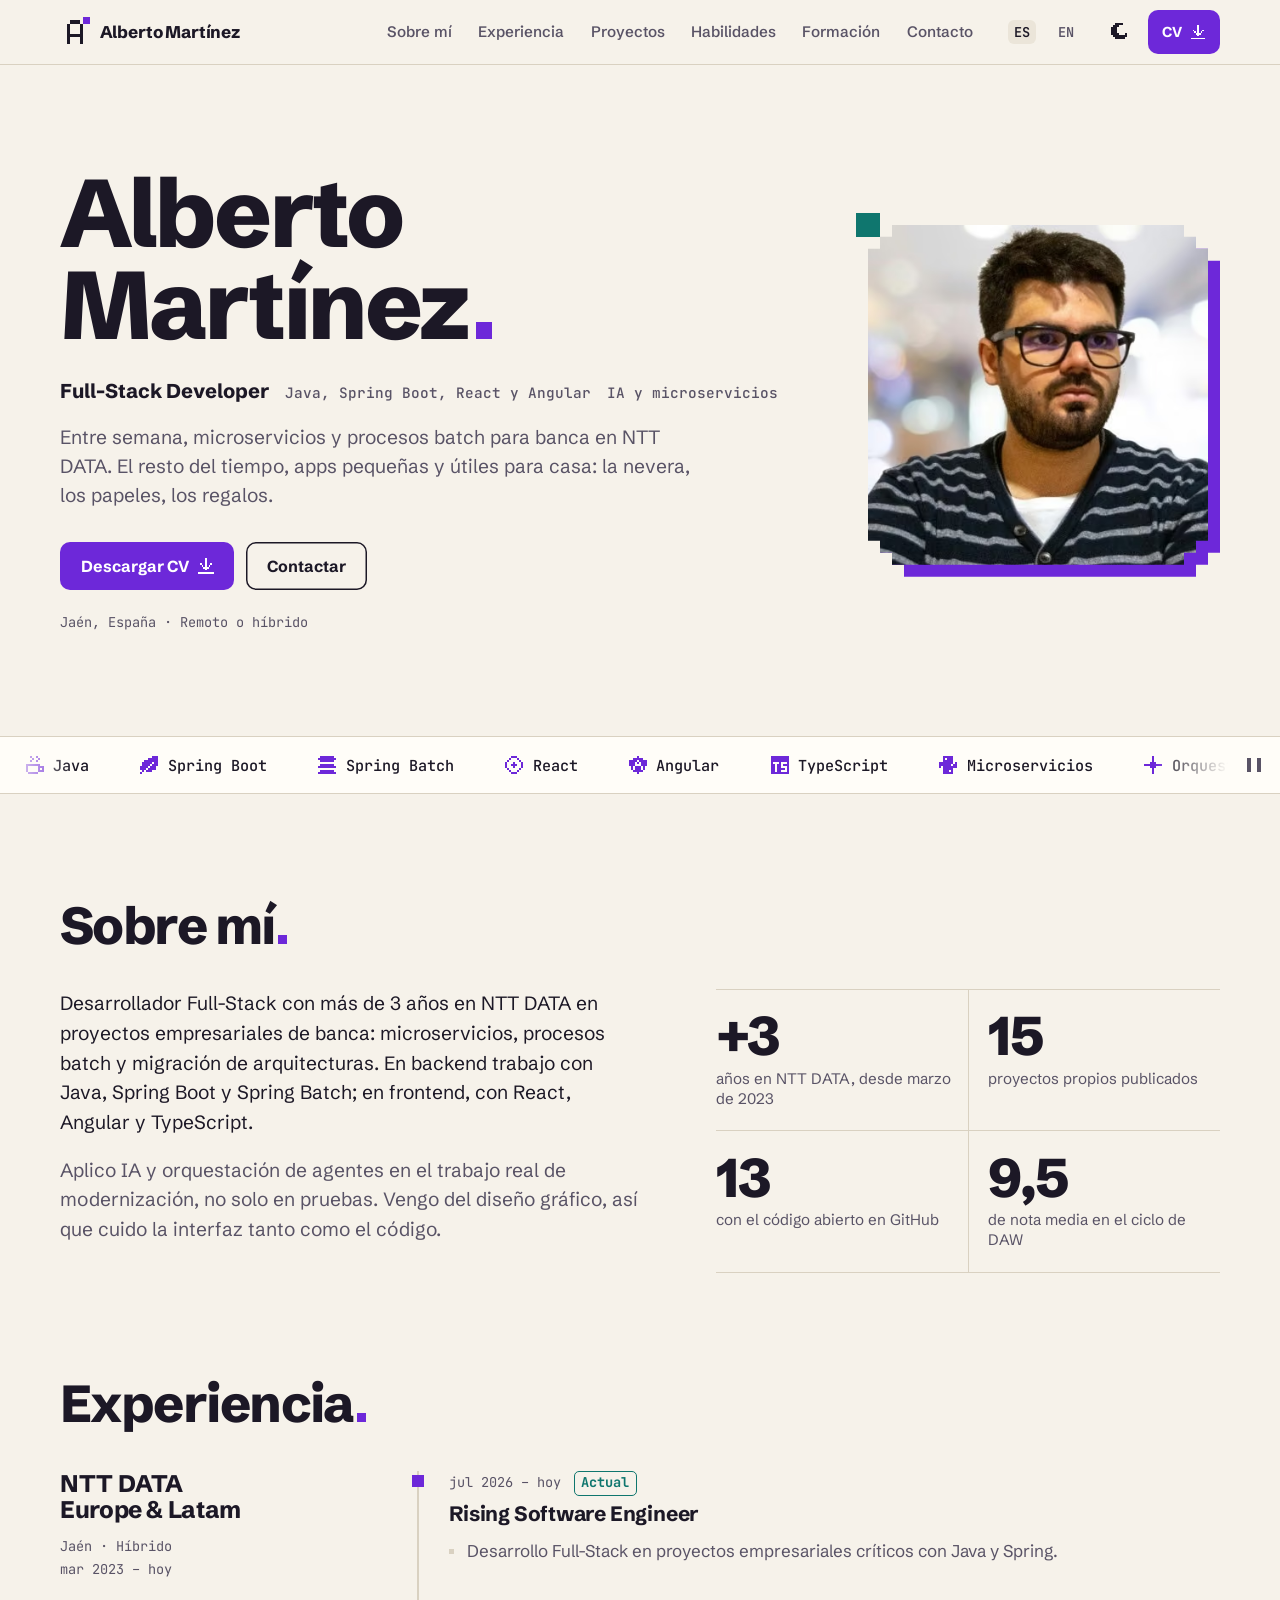
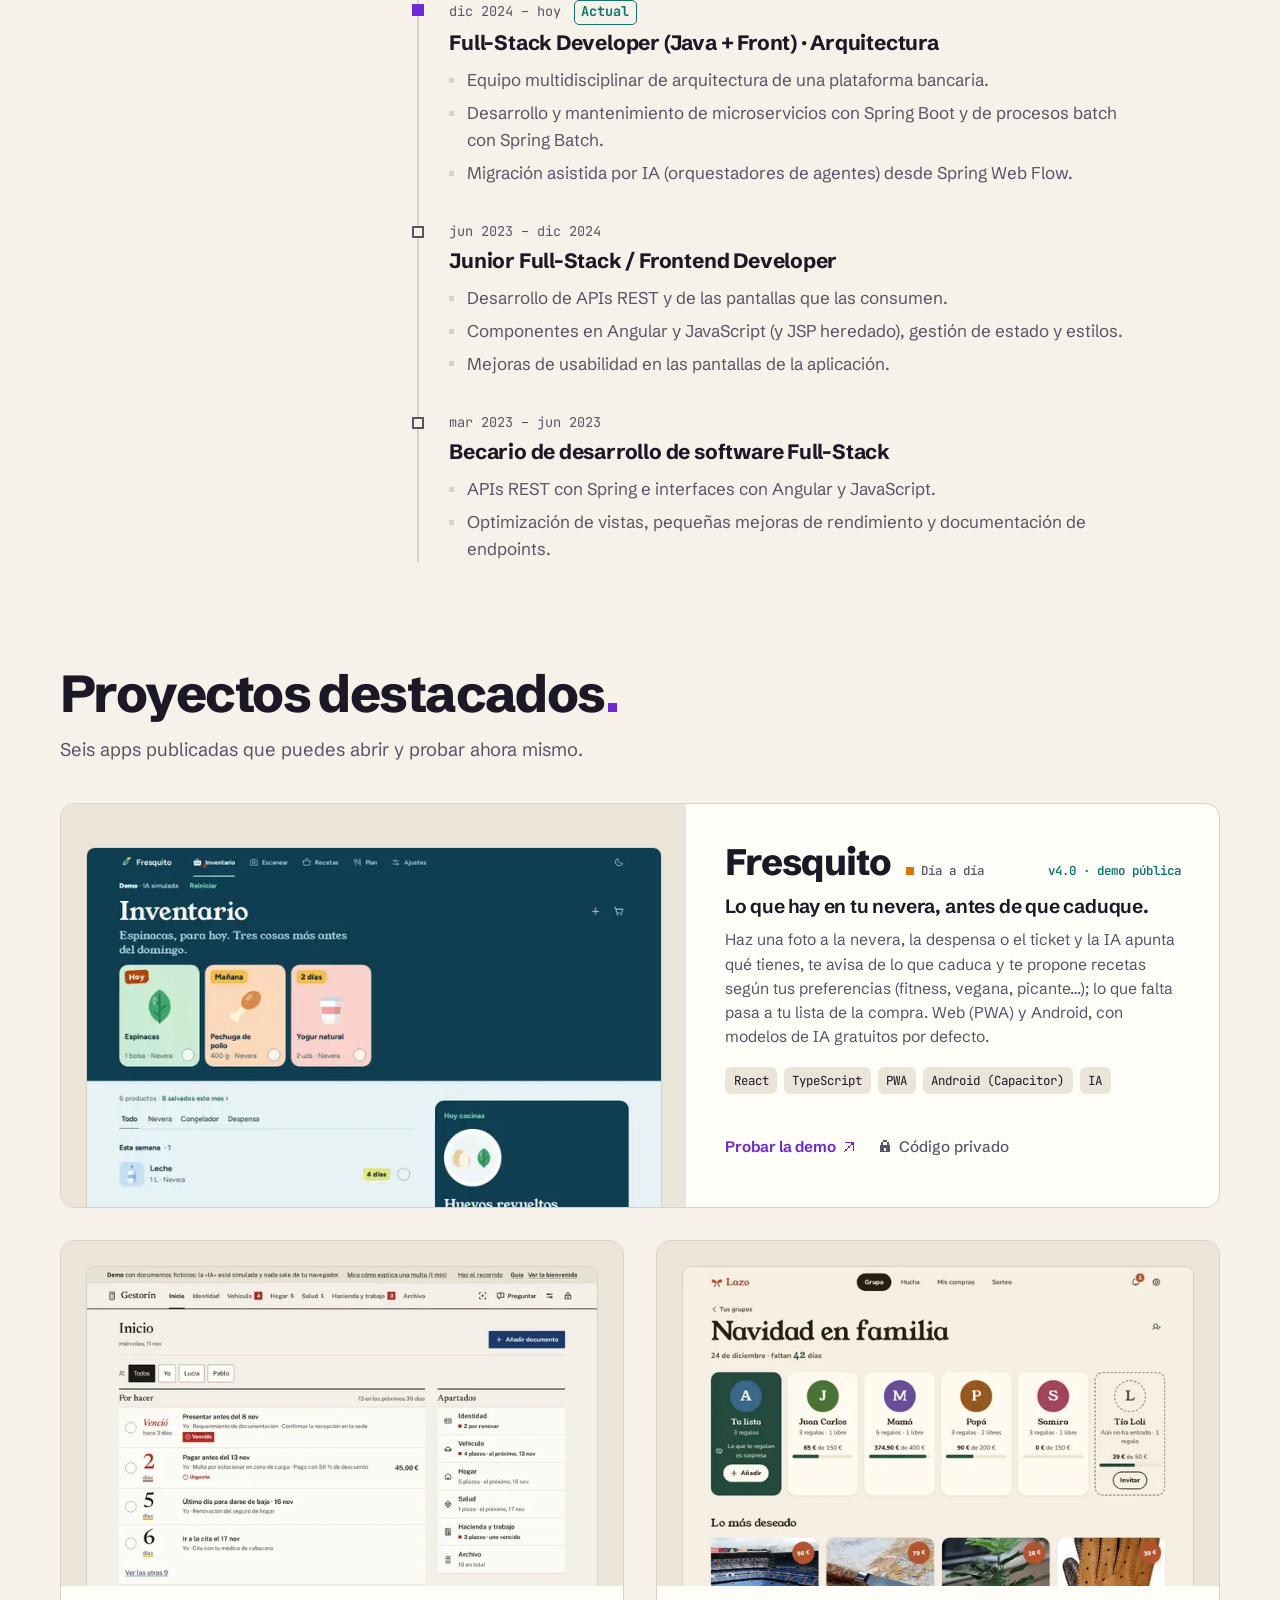
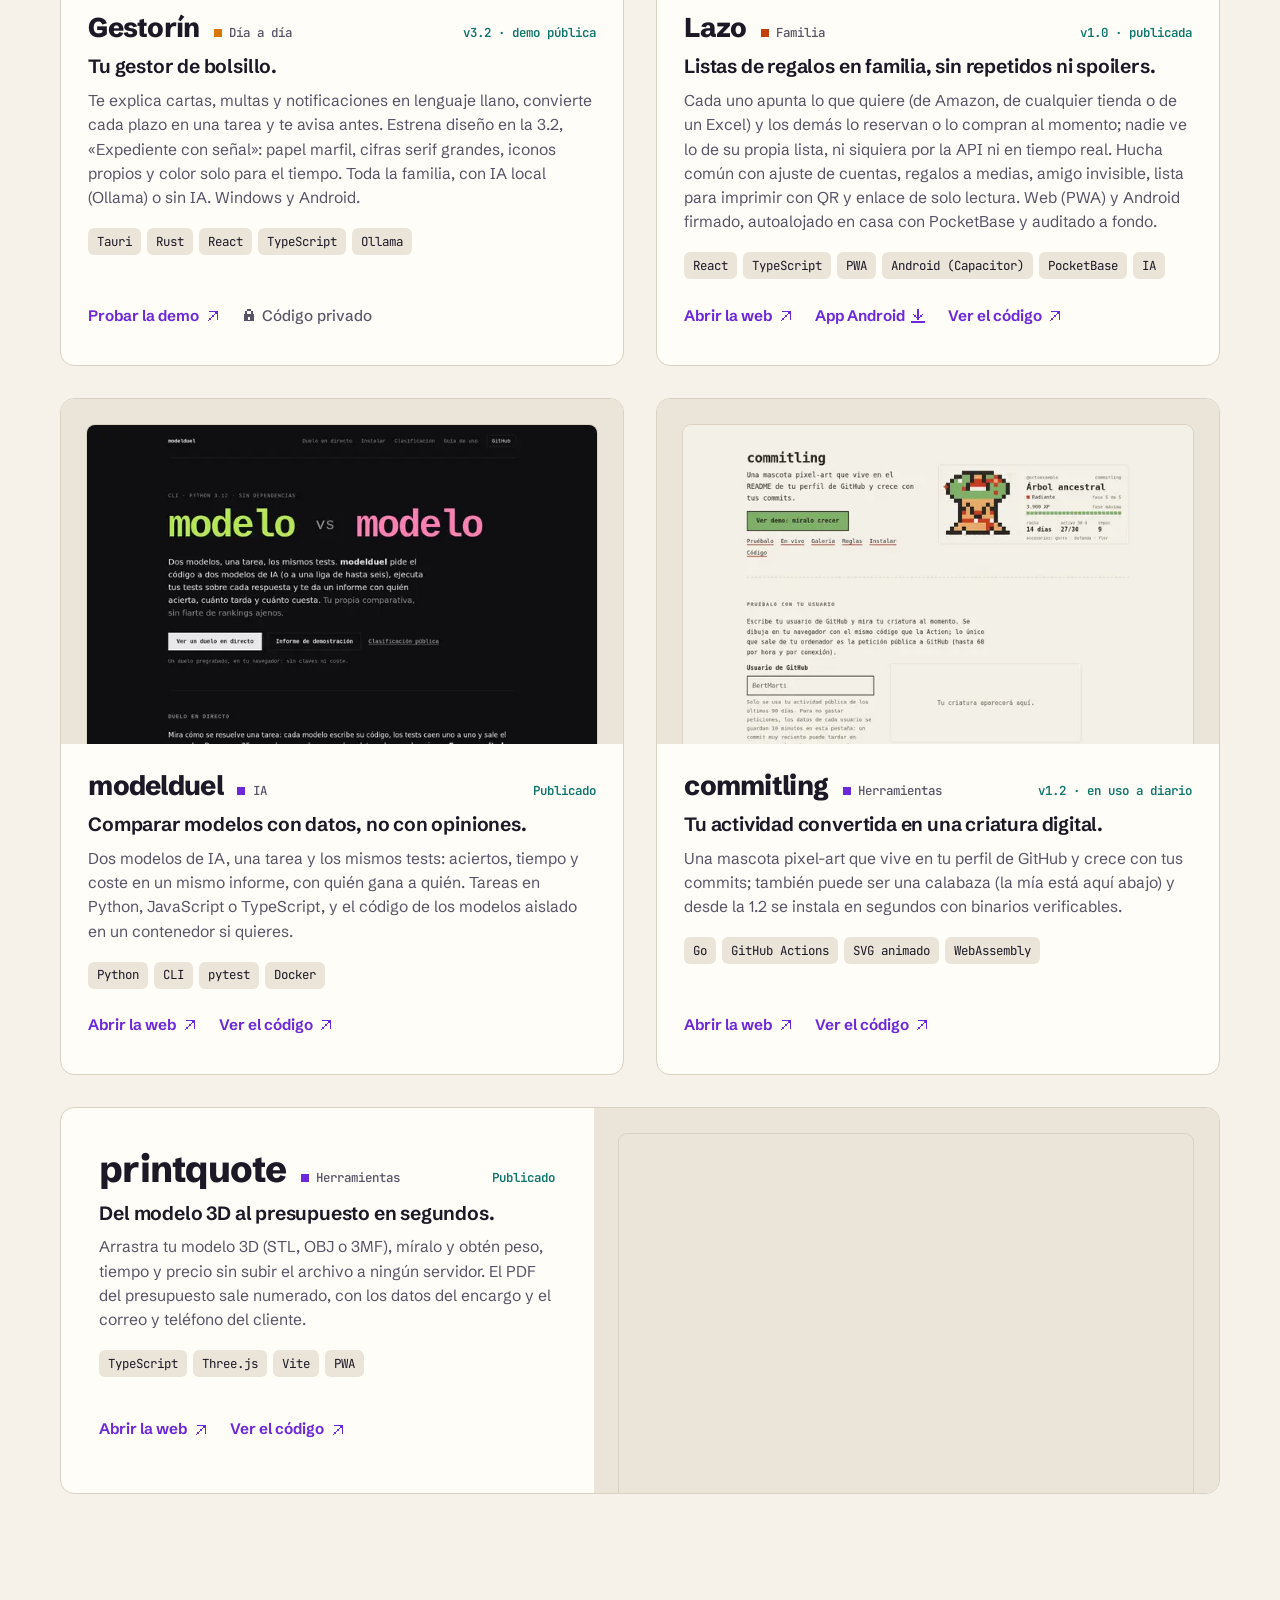
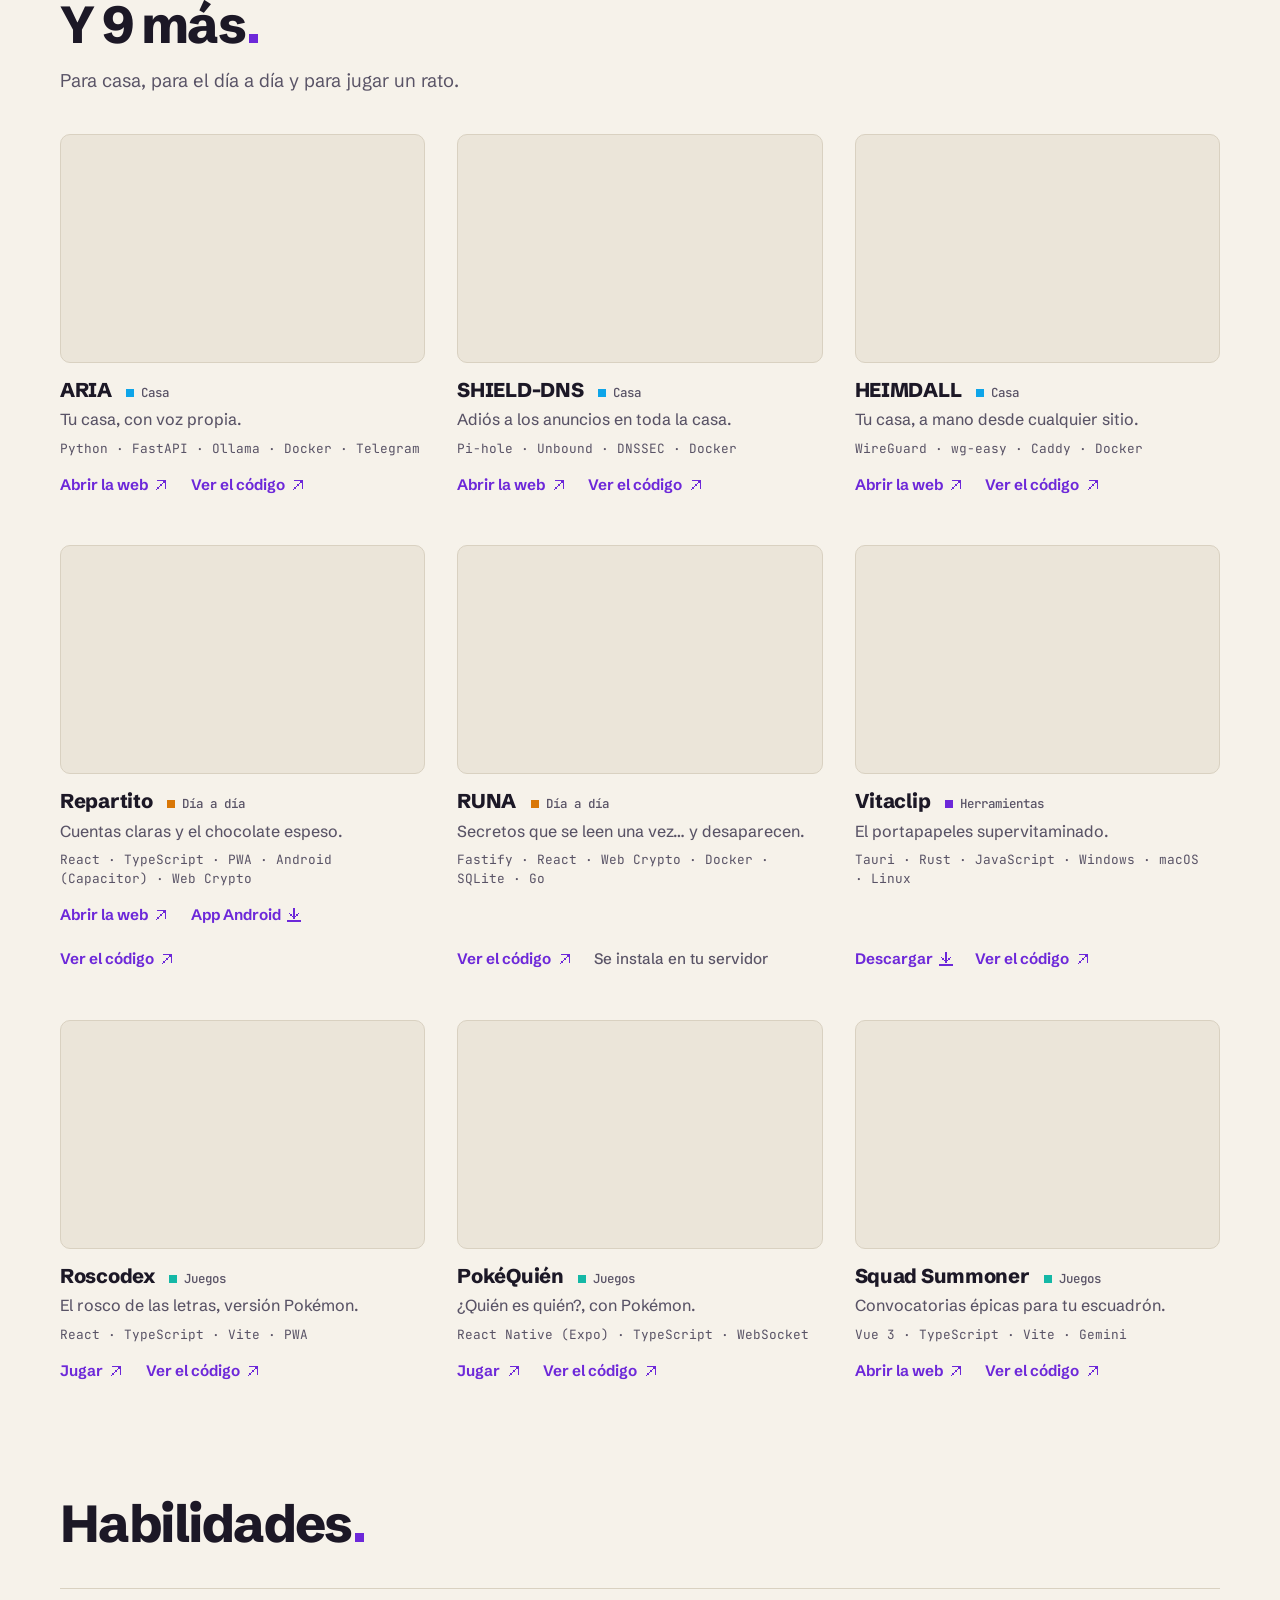
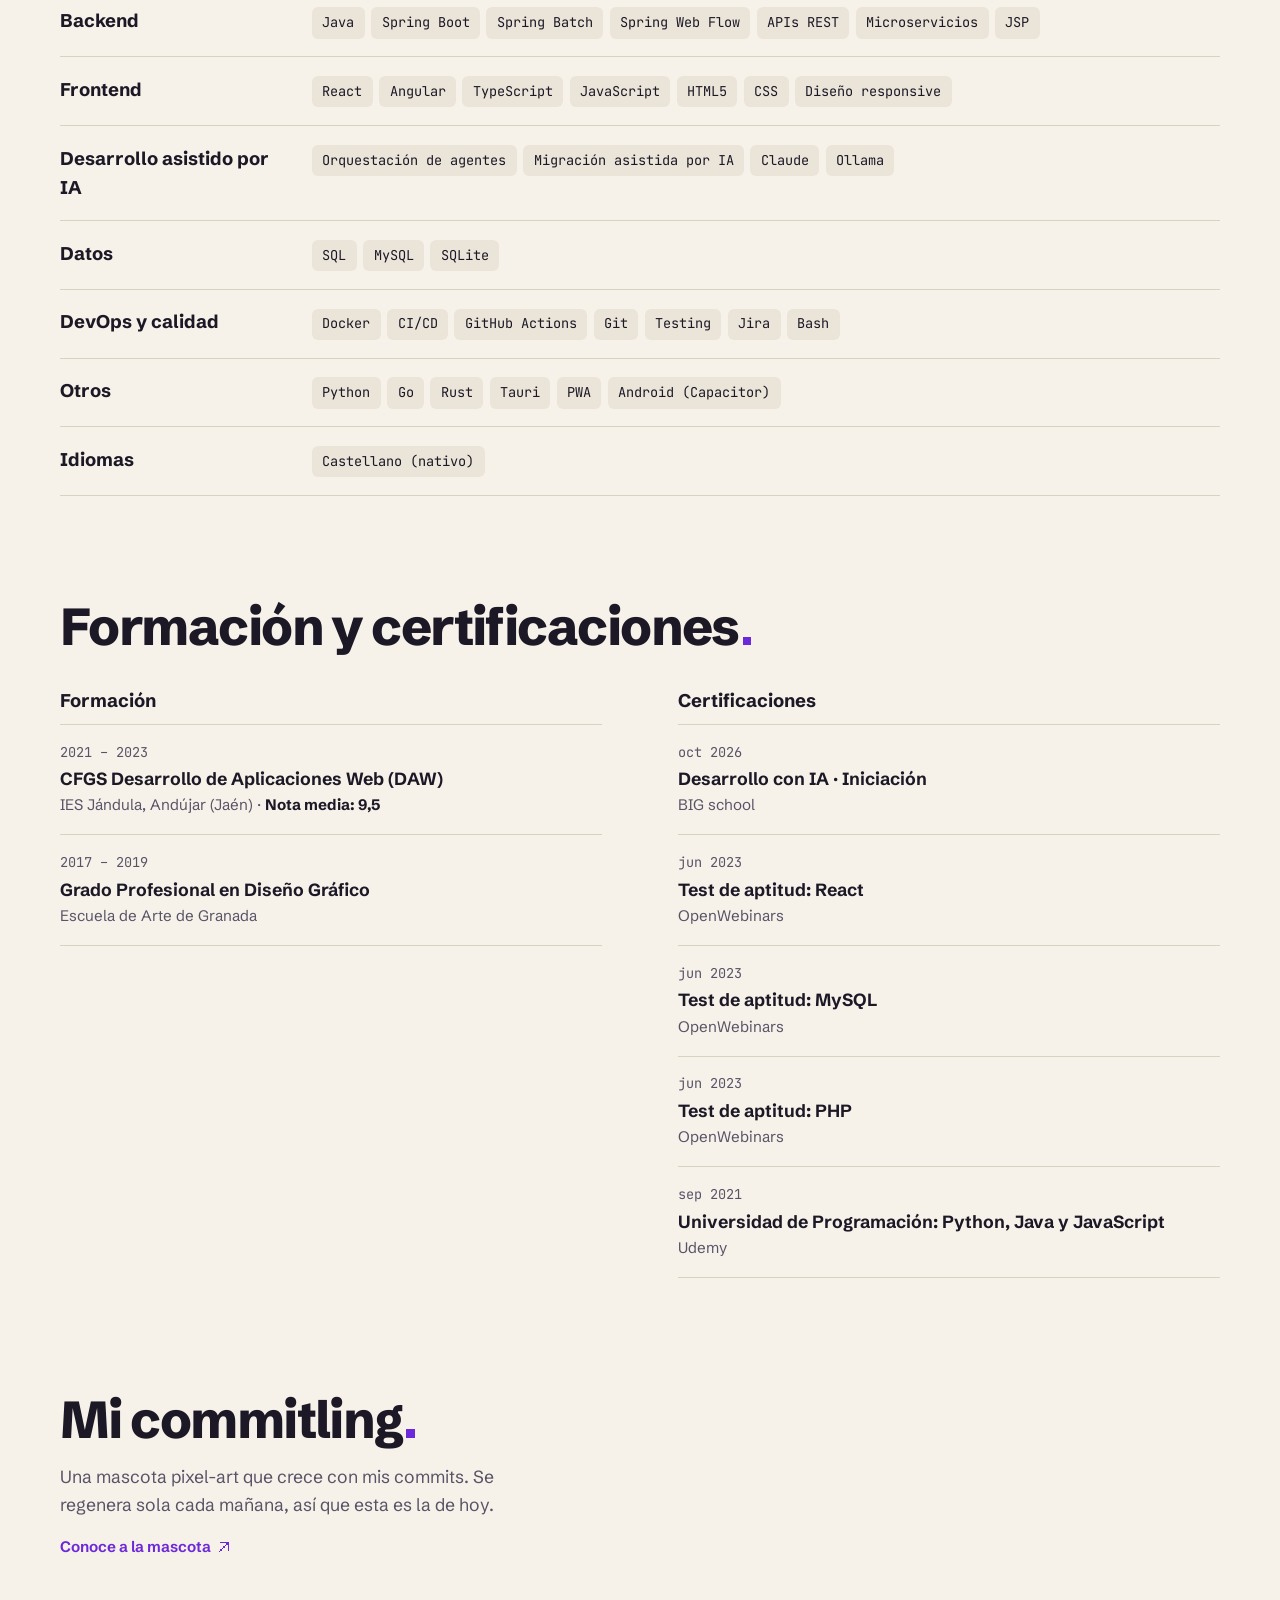
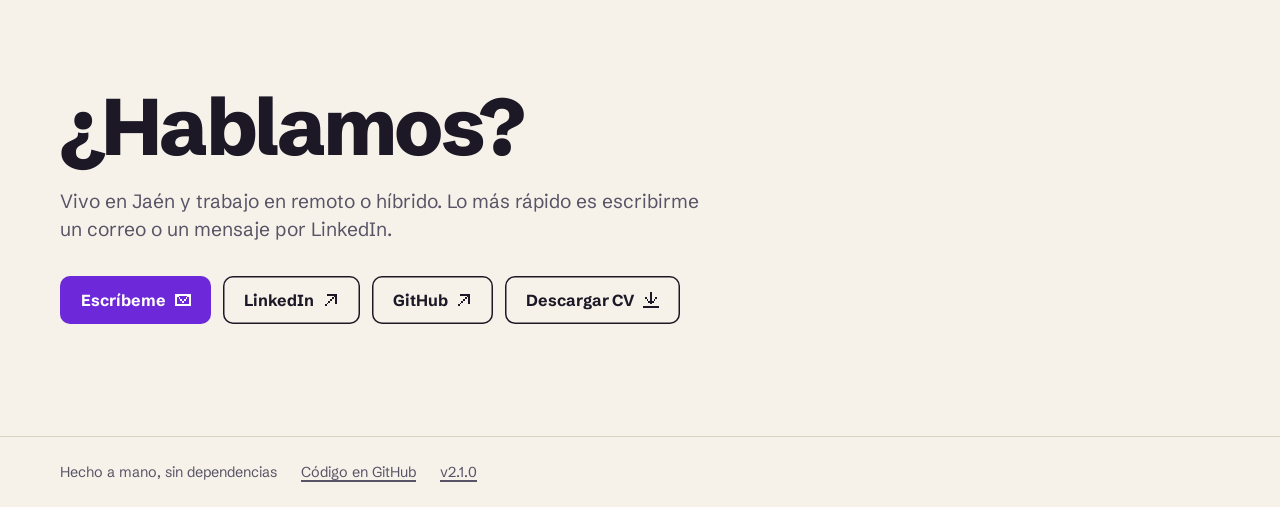
==== commit 41b01b1c: "CV: «Logros destacados» en lugar de «Proyectos» (v2.1.0) Los proyectos se quedan en el portafolio. C" ====
--- a/site/index.html
+++ b/site/index.html
@@ -36,7 +36,7 @@
   <link rel="preload" href="fonts/schibsted-grotesk-latin-wght-normal.woff2" as="font" type="font/woff2" crossorigin>
   <link rel="stylesheet" href="styles.css">
   <script src="app.js" defer></script>
-  <script type="application/ld+json">{"@context":"https://schema.org","@type":"Person","name":"Alberto Martínez Moreno","alternateName":"Alberto Martínez","jobTitle":"Full-Stack Developer","description":"Desarrollador Full-Stack con más de 3 años en NTT DATA en proyectos empresariales de banca: microservicios, procesos batch y migración de arquitecturas. En backend trabajo con Java, Spring Boot y Spring Batch; en frontend, con React, Angular y TypeScript. Aplico IA en proyectos reales, desde orquestadores de agentes hasta la migración de Spring Web Flow a microservicios. Vengo del diseño gráfico, así que cuido la interfaz tanto como el código.","url":"https://bertmarti.github.io/BertMarti/","image":"https://bertmarti.github.io/BertMarti/img/alberto.jpg","worksFor":{"@type":"Organization","name":"NTT DATA","url":"https://www.nttdata.com/"},"address":{"@type":"PostalAddress","addressLocality":"Jaén","addressCountry":"ES"},"alumniOf":[{"@type":"EducationalOrganization","name":"IES Jándula, Andújar (Jaén)"},{"@type":"EducationalOrganization","name":"Escuela de Arte de Granada"}],"knowsAbout":["Java","Spring Boot","Spring Batch","Spring Web Flow","APIs REST","Microservicios","JSP","React","Angular","TypeScript","JavaScript","HTML5","CSS","Diseño responsive","Orquestación de agentes","Migración asistida por IA","Claude","Ollama","SQL","MySQL","SQLite","Docker","CI/CD","GitHub Actions","Git","Testing","Jira","Bash","Python","Go","Rust","Tauri","PWA","Android (Capacitor)"],"knowsLanguage":["Castellano"],"sameAs":["https://www.linkedin.com/in/alberto-martinez-moreno/","https://github.com/BertMarti"]}</script>
+  <script type="application/ld+json">{"@context":"https://schema.org","@type":"Person","name":"Alberto Martínez Moreno","alternateName":"Alberto Martínez","jobTitle":"Full-Stack Developer","description":"Desarrollador Full-Stack con más de 3 años en NTT DATA en proyectos empresariales de banca: microservicios, procesos batch y migración de arquitecturas. En backend trabajo con Java, Spring Boot y Spring Batch; en frontend, con React, Angular y TypeScript. Aplico IA y orquestación de agentes en el trabajo real de modernización, no solo en pruebas. Vengo del diseño gráfico, así que cuido la interfaz tanto como el código.","url":"https://bertmarti.github.io/BertMarti/","image":"https://bertmarti.github.io/BertMarti/img/alberto.jpg","worksFor":{"@type":"Organization","name":"NTT DATA","url":"https://www.nttdata.com/"},"address":{"@type":"PostalAddress","addressLocality":"Jaén","addressCountry":"ES"},"alumniOf":[{"@type":"EducationalOrganization","name":"IES Jándula, Andújar (Jaén)"},{"@type":"EducationalOrganization","name":"Escuela de Arte de Granada"}],"knowsAbout":["Java","Spring Boot","Spring Batch","Spring Web Flow","APIs REST","Microservicios","JSP","React","Angular","TypeScript","JavaScript","HTML5","CSS","Diseño responsive","Orquestación de agentes","Migración asistida por IA","Claude","Ollama","SQL","MySQL","SQLite","Docker","CI/CD","GitHub Actions","Git","Testing","Jira","Bash","Python","Go","Rust","Tauri","PWA","Android (Capacitor)"],"knowsLanguage":["Castellano"],"sameAs":["https://www.linkedin.com/in/alberto-martinez-moreno/","https://github.com/BertMarti"]}</script>
 </head>
 <body>
   <svg class="sprite" aria-hidden="true" focusable="false" width="0" height="0"><symbol id="i-ext" viewBox="0 0 9 9"><path d="M2 1h6v1h-6zM6 2h2v1h-2zM5 3h1v1h-1zM7 3h1v1h-1zM4 4h1v1h-1zM7 4h1v1h-1zM3 5h1v1h-1zM7 5h1v1h-1zM2 6h1v1h-1zM7 6h1v1h-1zM1 7h1v1h-1z"/></symbol><symbol id="i-bajar" viewBox="0 0 9 9"><path d="M4 0h1v1h-1zM4 1h1v1h-1zM4 2h1v1h-1zM1 3h1v1h-1zM4 3h1v1h-1zM7 3h1v1h-1zM2 4h1v1h-1zM4 4h1v1h-1zM6 4h1v1h-1zM3 5h3v1h-3zM4 6h1v1h-1zM0 8h9v1h-9z"/></symbol><symbol id="i-correo" viewBox="0 0 9 9"><path d="M0 1h9v1h-9zM0 2h2v1h-2zM7 2h2v1h-2zM0 3h1v1h-1zM2 3h1v1h-1zM6 3h1v1h-1zM8 3h1v1h-1zM0 4h1v1h-1zM3 4h1v1h-1zM5 4h1v1h-1zM8 4h1v1h-1zM0 5h1v1h-1zM4 5h1v1h-1zM8 5h1v1h-1zM0 6h1v1h-1zM8 6h1v1h-1zM0 7h9v1h-9z"/></symbol><symbol id="i-sol" viewBox="0 0 9 9"><path d="M4 0h1v1h-1zM1 1h1v1h-1zM7 1h1v1h-1zM3 2h3v1h-3zM2 3h5v1h-5zM0 4h1v1h-1zM2 4h5v1h-5zM8 4h1v1h-1zM2 5h5v1h-5zM3 6h3v1h-3zM1 7h1v1h-1zM7 7h1v1h-1zM4 8h1v1h-1z"/></symbol><symbol id="i-luna" viewBox="0 0 9 9"><path d="M3 0h4v1h-4zM2 1h3v1h-3zM1 2h3v1h-3zM1 3h3v1h-3zM1 4h3v1h-3zM1 5h4v1h-4zM8 5h1v1h-1zM2 6h7v1h-7zM3 7h5v1h-5z"/></symbol><symbol id="i-pausa" viewBox="0 0 9 9"><path d="M1 1h2v1h-2zM6 1h2v1h-2zM1 2h2v1h-2zM6 2h2v1h-2zM1 3h2v1h-2zM6 3h2v1h-2zM1 4h2v1h-2zM6 4h2v1h-2zM1 5h2v1h-2zM6 5h2v1h-2zM1 6h2v1h-2zM6 6h2v1h-2zM1 7h2v1h-2zM6 7h2v1h-2z"/></symbol><symbol id="i-play" viewBox="0 0 9 9"><path d="M2 1h1v1h-1zM2 2h3v1h-3zM2 3h5v1h-5zM2 4h7v1h-7zM2 5h5v1h-5zM2 6h3v1h-3zM2 7h1v1h-1z"/></symbol><symbol id="i-candado" viewBox="0 0 9 9"><path d="M3 0h3v1h-3zM2 1h1v1h-1zM6 1h1v1h-1zM2 2h1v1h-1zM6 2h1v1h-1zM1 3h7v1h-7zM1 4h7v1h-7zM1 5h3v1h-3zM5 5h3v1h-3zM1 6h3v1h-3zM5 6h3v1h-3zM1 7h7v1h-7z"/></symbol><symbol id="i-taza" viewBox="0 0 9 9"><path d="M2 0h1v1h-1zM5 0h1v1h-1zM3 1h1v1h-1zM6 1h1v1h-1zM2 2h1v1h-1zM5 2h1v1h-1zM0 4h7v1h-7zM0 5h1v1h-1zM6 5h3v1h-3zM0 6h1v1h-1zM6 6h1v1h-1zM8 6h1v1h-1zM0 7h1v1h-1zM6 7h3v1h-3zM1 8h5v1h-5z"/></symbol><symbol id="i-hoja" viewBox="0 0 9 9"><path d="M6 0h3v1h-3zM4 1h5v1h-5zM2 2h7v1h-7zM1 3h5v1h-5zM7 3h2v1h-2zM1 4h4v1h-4zM6 4h3v1h-3zM0 5h4v1h-4zM5 5h3v1h-3zM0 6h3v1h-3zM4 6h4v1h-4zM1 7h1v1h-1zM3 7h3v1h-3zM0 8h1v1h-1z"/></symbol><symbol id="i-capas" viewBox="0 0 9 9"><path d="M1 0h7v1h-7zM0 1h9v1h-9zM1 2h7v1h-7zM1 4h7v1h-7zM0 5h9v1h-9zM1 7h7v1h-7zM0 8h9v1h-9z"/></symbol><symbol id="i-atomo" viewBox="0 0 9 9"><path d="M3 0h3v1h-3zM2 1h1v1h-1zM6 1h1v1h-1zM1 2h1v1h-1zM7 2h1v1h-1zM0 3h1v1h-1zM4 3h1v1h-1zM8 3h1v1h-1zM0 4h1v1h-1zM3 4h3v1h-3zM8 4h1v1h-1zM0 5h1v1h-1zM4 5h1v1h-1zM8 5h1v1h-1zM1 6h1v1h-1zM7 6h1v1h-1zM2 7h1v1h-1zM6 7h1v1h-1zM3 8h3v1h-3z"/></symbol><symbol id="i-escudo" viewBox="0 0 9 9"><path d="M4 0h1v1h-1zM2 1h5v1h-5zM0 2h4v1h-4zM5 2h4v1h-4zM0 3h3v1h-3zM4 3h1v1h-1zM6 3h3v1h-3zM0 4h3v1h-3zM6 4h3v1h-3zM1 5h1v1h-1zM3 5h3v1h-3zM7 5h1v1h-1zM1 6h1v1h-1zM3 6h3v1h-3zM7 6h1v1h-1zM2 7h5v1h-5zM4 8h1v1h-1z"/></symbol><symbol id="i-ts" viewBox="0 0 9 9"><path d="M0 0h9v1h-9zM0 1h9v1h-9zM0 2h9v1h-9zM0 3h1v1h-1zM4 3h1v1h-1zM8 3h1v1h-1zM0 4h2v1h-2zM3 4h2v1h-2zM6 4h3v1h-3zM0 5h2v1h-2zM3 5h2v1h-2zM8 5h1v1h-1zM0 6h2v1h-2zM3 6h4v1h-4zM8 6h1v1h-1zM0 7h2v1h-2zM3 7h2v1h-2zM8 7h1v1h-1zM0 8h9v1h-9z"/></symbol><symbol id="i-bloques" viewBox="0 0 9 9"><path d="M2 0h5v1h-5zM2 1h1v1h-1zM4 1h3v1h-3zM2 2h5v1h-5zM0 3h7v1h-7zM8 3h1v1h-1zM0 4h6v1h-6zM7 4h2v1h-2zM0 5h1v1h-1zM2 5h7v1h-7zM2 6h5v1h-5zM2 7h3v1h-3zM6 7h1v1h-1zM2 8h5v1h-5z"/></symbol><symbol id="i-go" viewBox="0 0 9 9"><path d="M0 2h4v1h-4zM5 2h4v1h-4zM0 3h1v1h-1zM5 3h1v1h-1zM8 3h1v1h-1zM0 4h1v1h-1zM2 4h2v1h-2zM5 4h1v1h-1zM8 4h1v1h-1zM0 5h1v1h-1zM3 5h1v1h-1zM5 5h1v1h-1zM8 5h1v1h-1zM0 6h4v1h-4zM5 6h4v1h-4z"/></symbol><symbol id="i-engranaje" viewBox="0 0 9 9"><path d="M3 0h1v1h-1zM5 0h1v1h-1zM1 1h1v1h-1zM3 1h3v1h-3zM7 1h1v1h-1zM2 2h5v1h-5zM0 3h3v1h-3zM6 3h3v1h-3zM1 4h2v1h-2zM6 4h2v1h-2zM0 5h3v1h-3zM6 5h3v1h-3zM2 6h5v1h-5zM1 7h1v1h-1zM3 7h3v1h-3zM7 7h1v1h-1zM3 8h1v1h-1zM5 8h1v1h-1z"/></symbol><symbol id="i-ballena" viewBox="0 0 9 9"><path d="M3 1h2v1h-2zM1 2h2v1h-2zM4 2h2v1h-2zM0 3h2v1h-2zM3 3h2v1h-2zM6 3h1v1h-1zM8 3h1v1h-1zM7 4h2v1h-2zM0 5h8v1h-8zM0 6h7v1h-7zM1 7h6v1h-6zM2 8h4v1h-4z"/></symbol><symbol id="i-cilindro" viewBox="0 0 9 9"><path d="M1 0h7v1h-7zM0 1h9v1h-9zM1 2h7v1h-7zM0 3h1v1h-1zM8 3h1v1h-1zM0 4h9v1h-9zM0 5h1v1h-1zM8 5h1v1h-1zM0 6h9v1h-9zM0 7h1v1h-1zM8 7h1v1h-1zM1 8h7v1h-7z"/></symbol><symbol id="i-rama" viewBox="0 0 9 9"><path d="M1 0h2v1h-2zM1 1h2v1h-2zM1 2h1v1h-1zM6 2h2v1h-2zM1 3h1v1h-1zM6 3h2v1h-2zM1 4h1v1h-1zM5 4h1v1h-1zM1 5h4v1h-4zM1 6h1v1h-1zM1 7h2v1h-2zM1 8h2v1h-2z"/></symbol><symbol id="i-ciclo" viewBox="0 0 9 9"><path d="M2 0h5v1h-5zM1 1h1v1h-1zM7 1h1v1h-1zM0 2h1v1h-1zM3 2h1v1h-1zM8 2h1v1h-1zM0 3h1v1h-1zM3 3h2v1h-2zM8 3h1v1h-1zM0 4h1v1h-1zM3 4h3v1h-3zM8 4h1v1h-1zM0 5h1v1h-1zM3 5h2v1h-2zM8 5h1v1h-1zM0 6h1v1h-1zM3 6h1v1h-1zM8 6h1v1h-1zM1 7h1v1h-1zM7 7h1v1h-1zM2 8h5v1h-5z"/></symbol><symbol id="i-chispa" viewBox="0 0 9 9"><path d="M4 0h1v1h-1zM4 1h1v1h-1zM4 2h1v1h-1zM3 3h3v1h-3zM0 4h9v1h-9zM3 5h3v1h-3zM4 6h1v1h-1zM4 7h1v1h-1zM4 8h1v1h-1z"/></symbol></svg>
@@ -76,7 +76,7 @@
     <section class="section wrap" id="sobre-mi" aria-labelledby="sobre-mi-titulo">
       <h2 id="sobre-mi-titulo">Sobre mí</h2>
       <div class="about">
-        <div class="prose"><p>Desarrollador Full-Stack con más de 3 años en NTT DATA en proyectos empresariales de banca: microservicios, procesos batch y migración de arquitecturas. En backend trabajo con Java, Spring Boot y Spring Batch; en frontend, con React, Angular y TypeScript.</p><p>Aplico IA en proyectos reales, desde orquestadores de agentes hasta la migración de Spring Web Flow a microservicios. Vengo del diseño gráfico, así que cuido la interfaz tanto como el código.</p></div>
+        <div class="prose"><p>Desarrollador Full-Stack con más de 3 años en NTT DATA en proyectos empresariales de banca: microservicios, procesos batch y migración de arquitecturas. En backend trabajo con Java, Spring Boot y Spring Batch; en frontend, con React, Angular y TypeScript.</p><p>Aplico IA y orquestación de agentes en el trabajo real de modernización, no solo en pruebas. Vengo del diseño gráfico, así que cuido la interfaz tanto como el código.</p></div>
         <dl class="figures"><div><dt>años en NTT DATA, desde marzo de 2023</dt><dd>+3</dd></div><div><dt>proyectos propios publicados</dt><dd>15</dd></div><div><dt>con el código abierto en GitHub</dt><dd>13</dd></div><div><dt>de nota media en el ciclo de DAW</dt><dd>9,5</dd></div></dl>
       </div>
     </section>
@@ -93,12 +93,12 @@
           <li class="now">
             <p class="when">dic 2024 – hoy<span class="badge">Actual</span></p>
             <h4>Full-Stack Developer (Java + Front) · Arquitectura</h4>
-            <ul><li>Proyecto de arquitectura para una plataforma bancaria, en un equipo multidisciplinar.</li><li>Responsable de la evolución y la mantenibilidad del sistema: microservicios con Spring Boot y procesos con Spring Batch.</li><li>Migración de flujos de Spring Web Flow a microservicios, con apoyo de IA y orquestadores de agentes.</li></ul>
+            <ul><li>Equipo multidisciplinar de arquitectura de una plataforma bancaria.</li><li>Desarrollo y mantenimiento de microservicios con Spring Boot y de procesos batch con Spring Batch.</li><li>Migración asistida por IA (orquestadores de agentes) desde Spring Web Flow.</li></ul>
           </li>
           <li>
             <p class="when">jun 2023 – dic 2024</p>
             <h4>Junior Full-Stack / Frontend Developer</h4>
-            <ul><li>Funcionalidades end-to-end: APIs REST y su interfaz de usuario.</li><li>Componentes en Angular y JavaScript (y JSP heredado), gestión de estado y estilos.</li><li>Mejoras de usabilidad en las pantallas de la aplicación.</li></ul>
+            <ul><li>Desarrollo de APIs REST y de las pantallas que las consumen.</li><li>Componentes en Angular y JavaScript (y JSP heredado), gestión de estado y estilos.</li><li>Mejoras de usabilidad en las pantallas de la aplicación.</li></ul>
           </li>
           <li>
             <p class="when">mar 2023 – jun 2023</p>
@@ -248,7 +248,7 @@
       <dl class="skills">
         <div><dt>Backend</dt><dd><ul class="chips"><li>Java</li><li>Spring Boot</li><li>Spring Batch</li><li>Spring Web Flow</li><li>APIs REST</li><li>Microservicios</li><li>JSP</li></ul></dd></div>
         <div><dt>Frontend</dt><dd><ul class="chips"><li>React</li><li>Angular</li><li>TypeScript</li><li>JavaScript</li><li>HTML5</li><li>CSS</li><li>Diseño responsive</li></ul></dd></div>
-        <div><dt>IA</dt><dd><ul class="chips"><li>Orquestación de agentes</li><li>Migración asistida por IA</li><li>Claude</li><li>Ollama</li></ul></dd></div>
+        <div><dt>Desarrollo asistido por IA</dt><dd><ul class="chips"><li>Orquestación de agentes</li><li>Migración asistida por IA</li><li>Claude</li><li>Ollama</li></ul></dd></div>
         <div><dt>Datos</dt><dd><ul class="chips"><li>SQL</li><li>MySQL</li><li>SQLite</li></ul></dd></div>
         <div><dt>DevOps y calidad</dt><dd><ul class="chips"><li>Docker</li><li>CI/CD</li><li>GitHub Actions</li><li>Git</li><li>Testing</li><li>Jira</li><li>Bash</li></ul></dd></div>
         <div><dt>Otros</dt><dd><ul class="chips"><li>Python</li><li>Go</li><li>Rust</li><li>Tauri</li><li>PWA</li><li>Android (Capacitor)</li></ul></dd></div>
@@ -277,6 +277,6 @@
       </div>
     </section>
   </main>
-  <footer class="site-footer"><div class="wrap"><span>Hecho a mano, sin dependencias</span><a href="https://github.com/BertMarti/BertMarti" target="_blank" rel="noopener noreferrer">Código en GitHub</a><a href="https://github.com/BertMarti/BertMarti/blob/main/CHANGELOG.md" target="_blank" rel="noopener noreferrer">v2.0.0</a></div></footer>
+  <footer class="site-footer"><div class="wrap"><span>Hecho a mano, sin dependencias</span><a href="https://github.com/BertMarti/BertMarti" target="_blank" rel="noopener noreferrer">Código en GitHub</a><a href="https://github.com/BertMarti/BertMarti/blob/main/CHANGELOG.md" target="_blank" rel="noopener noreferrer">v2.1.0</a></div></footer>
 </body>
 </html>
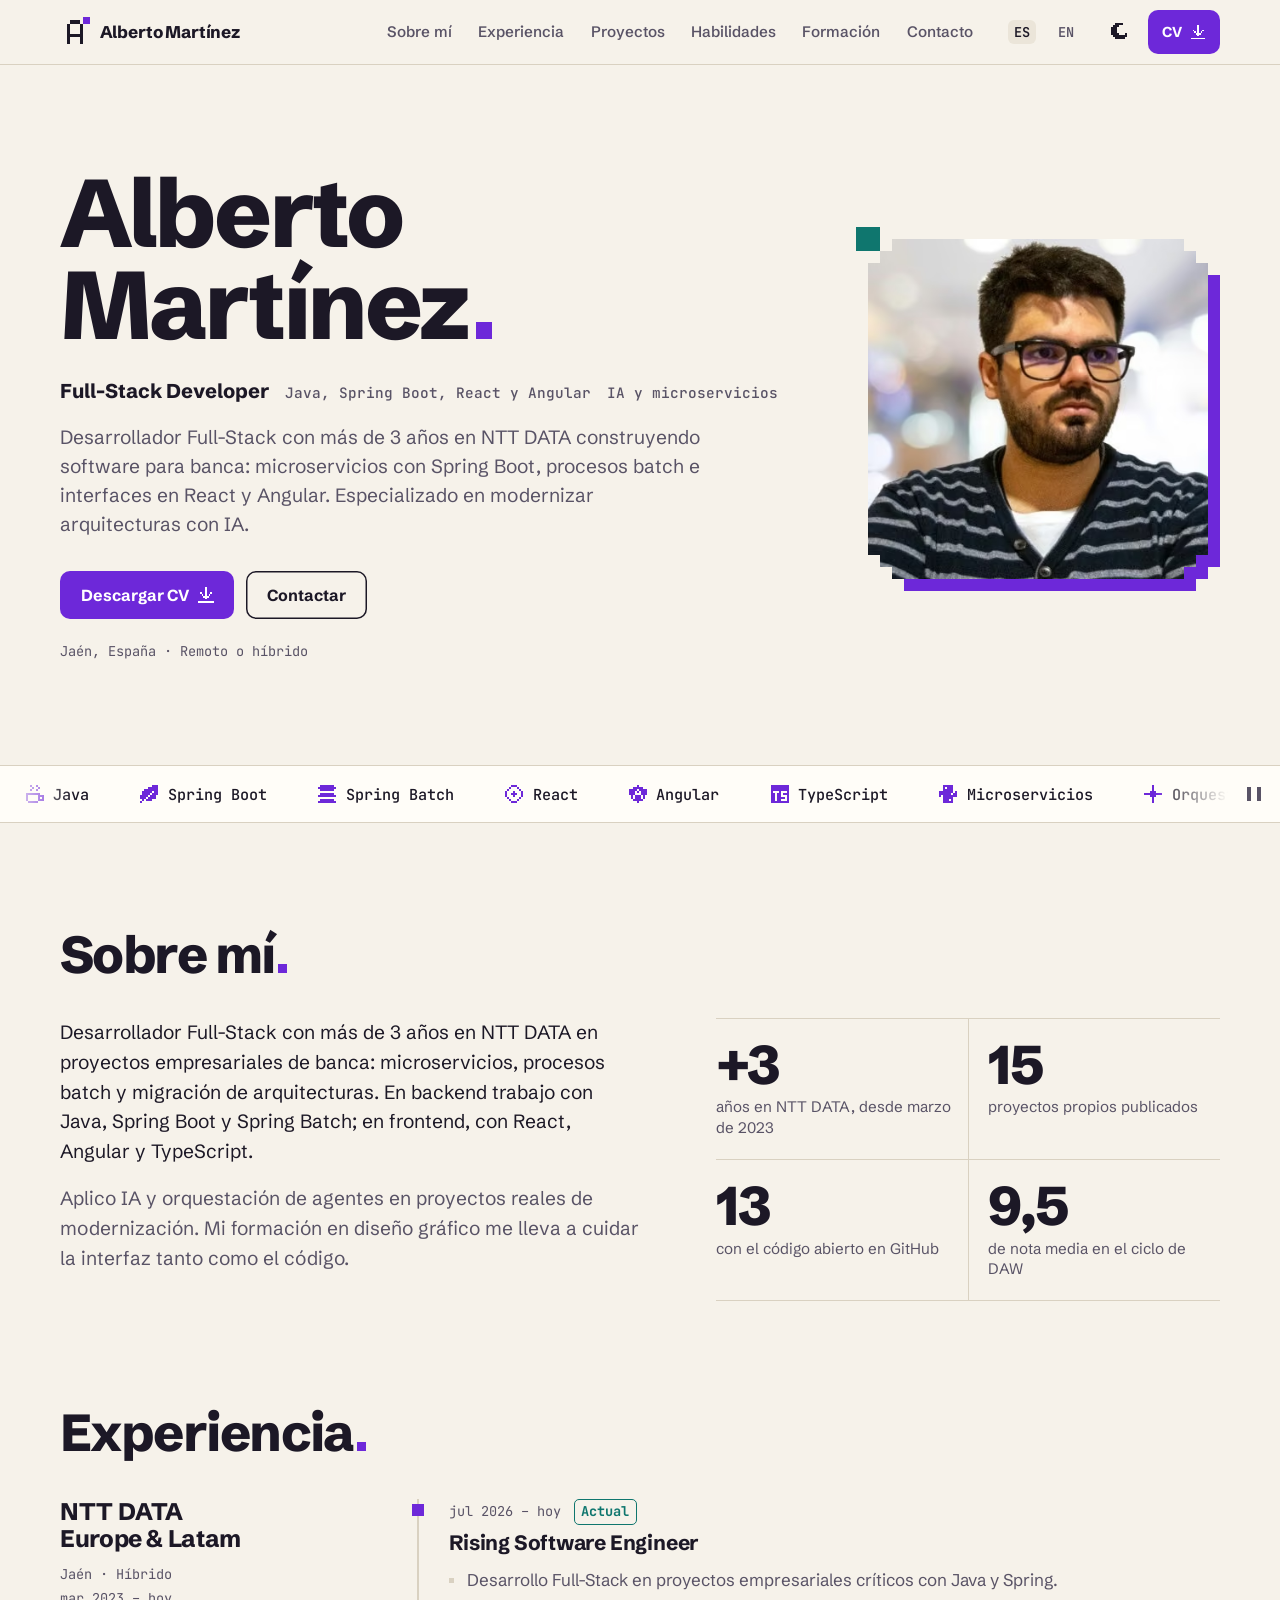
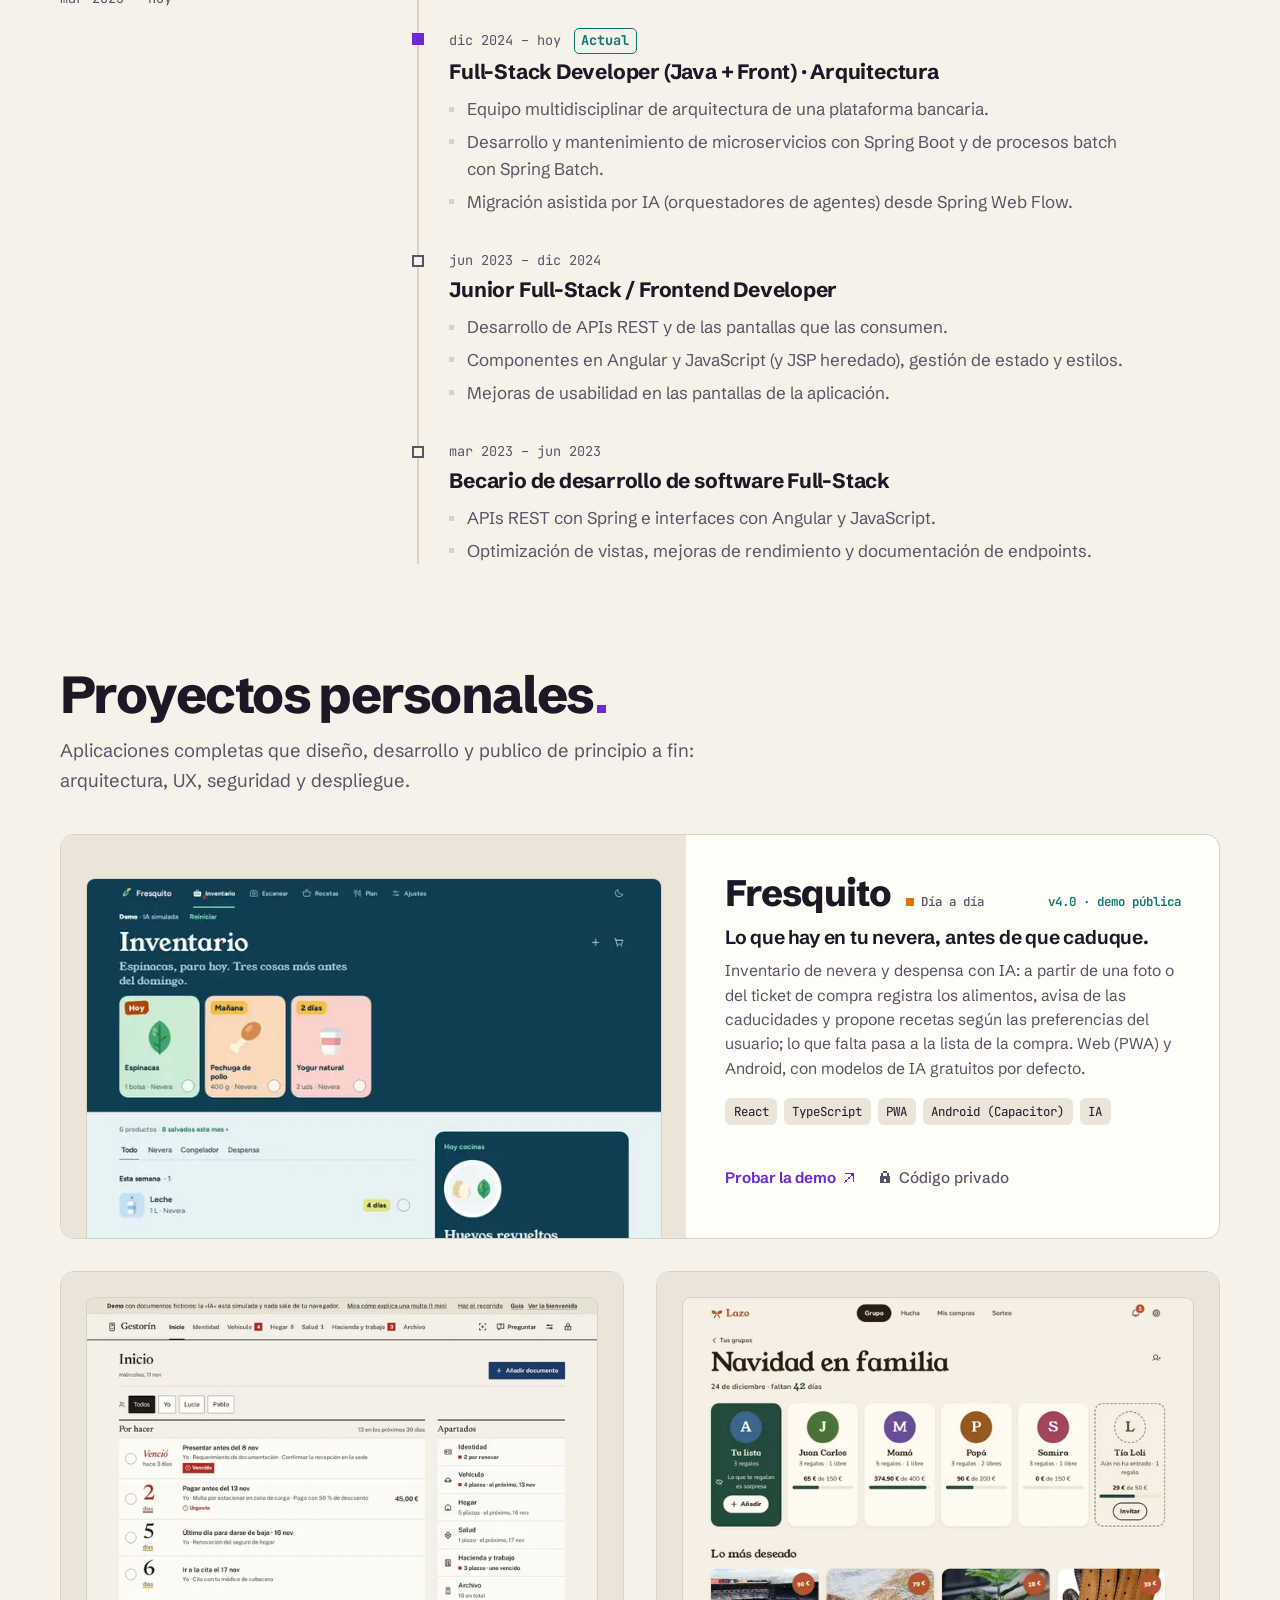
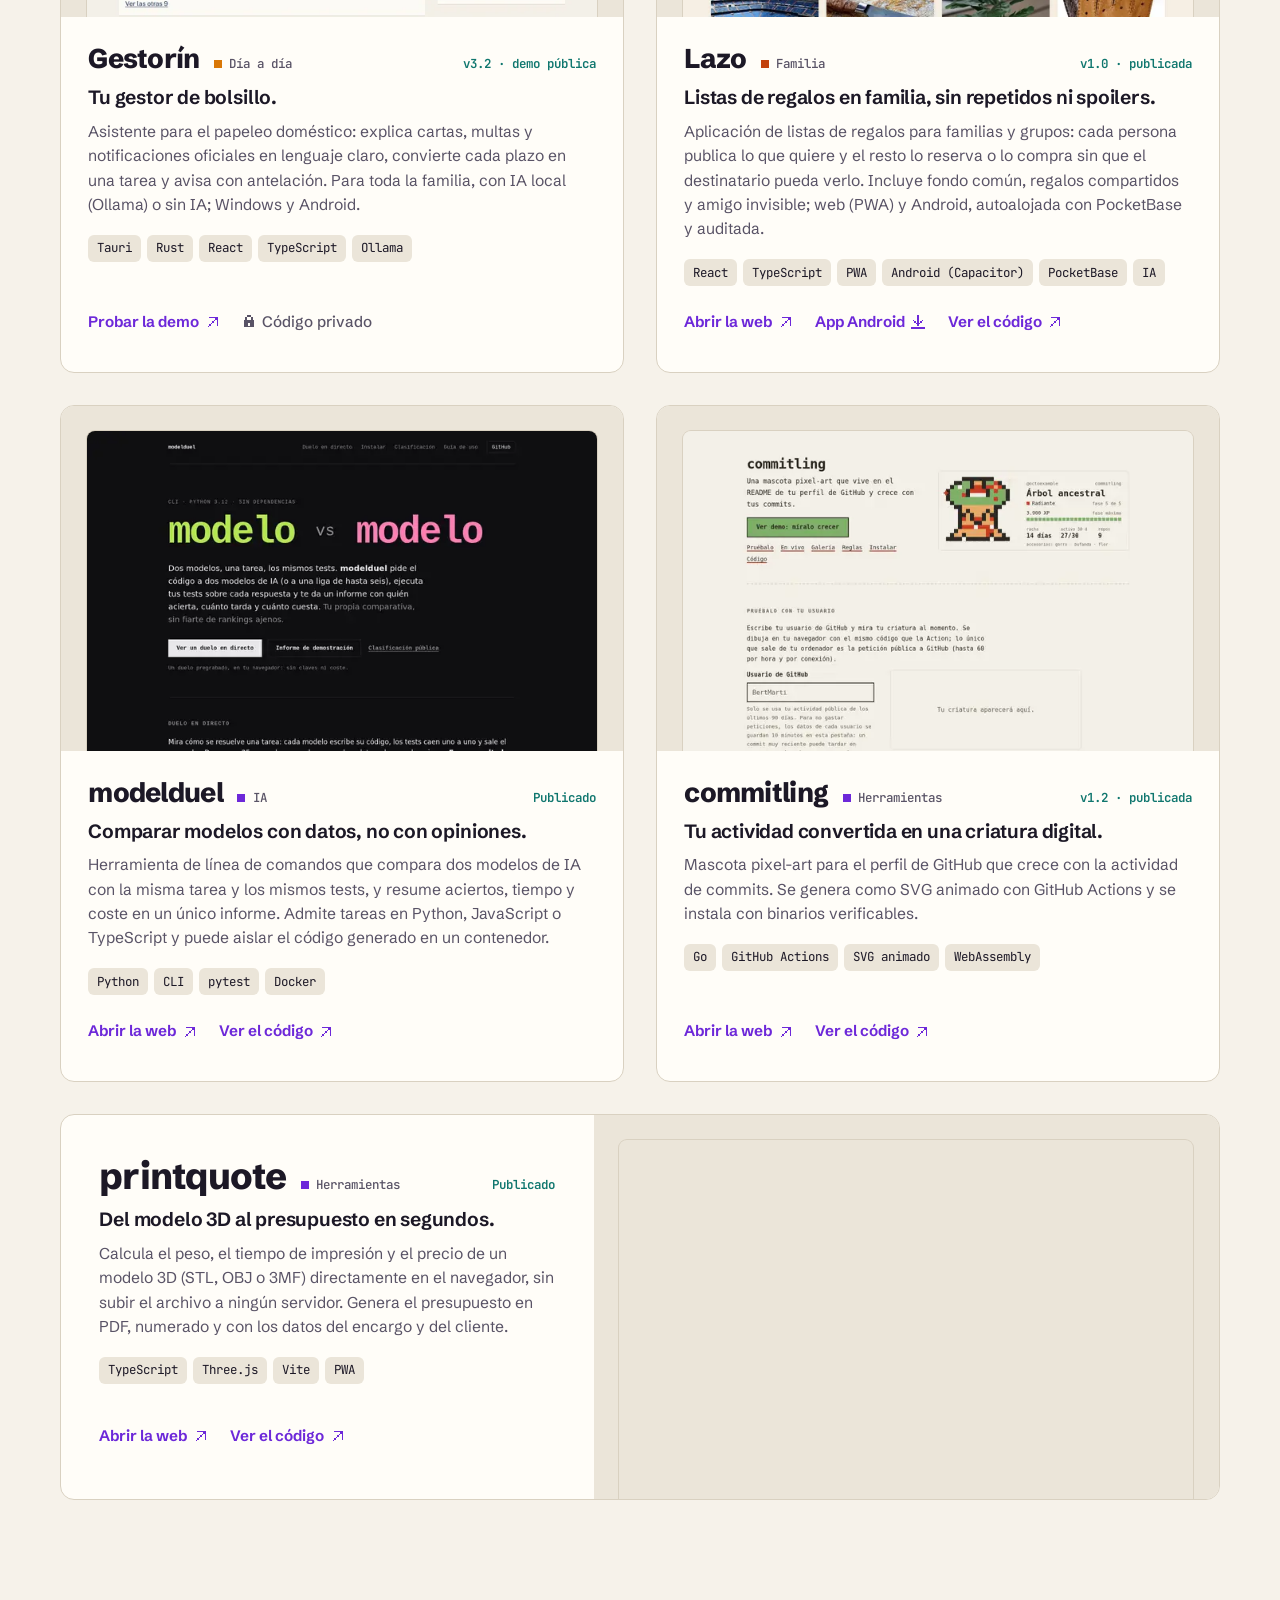
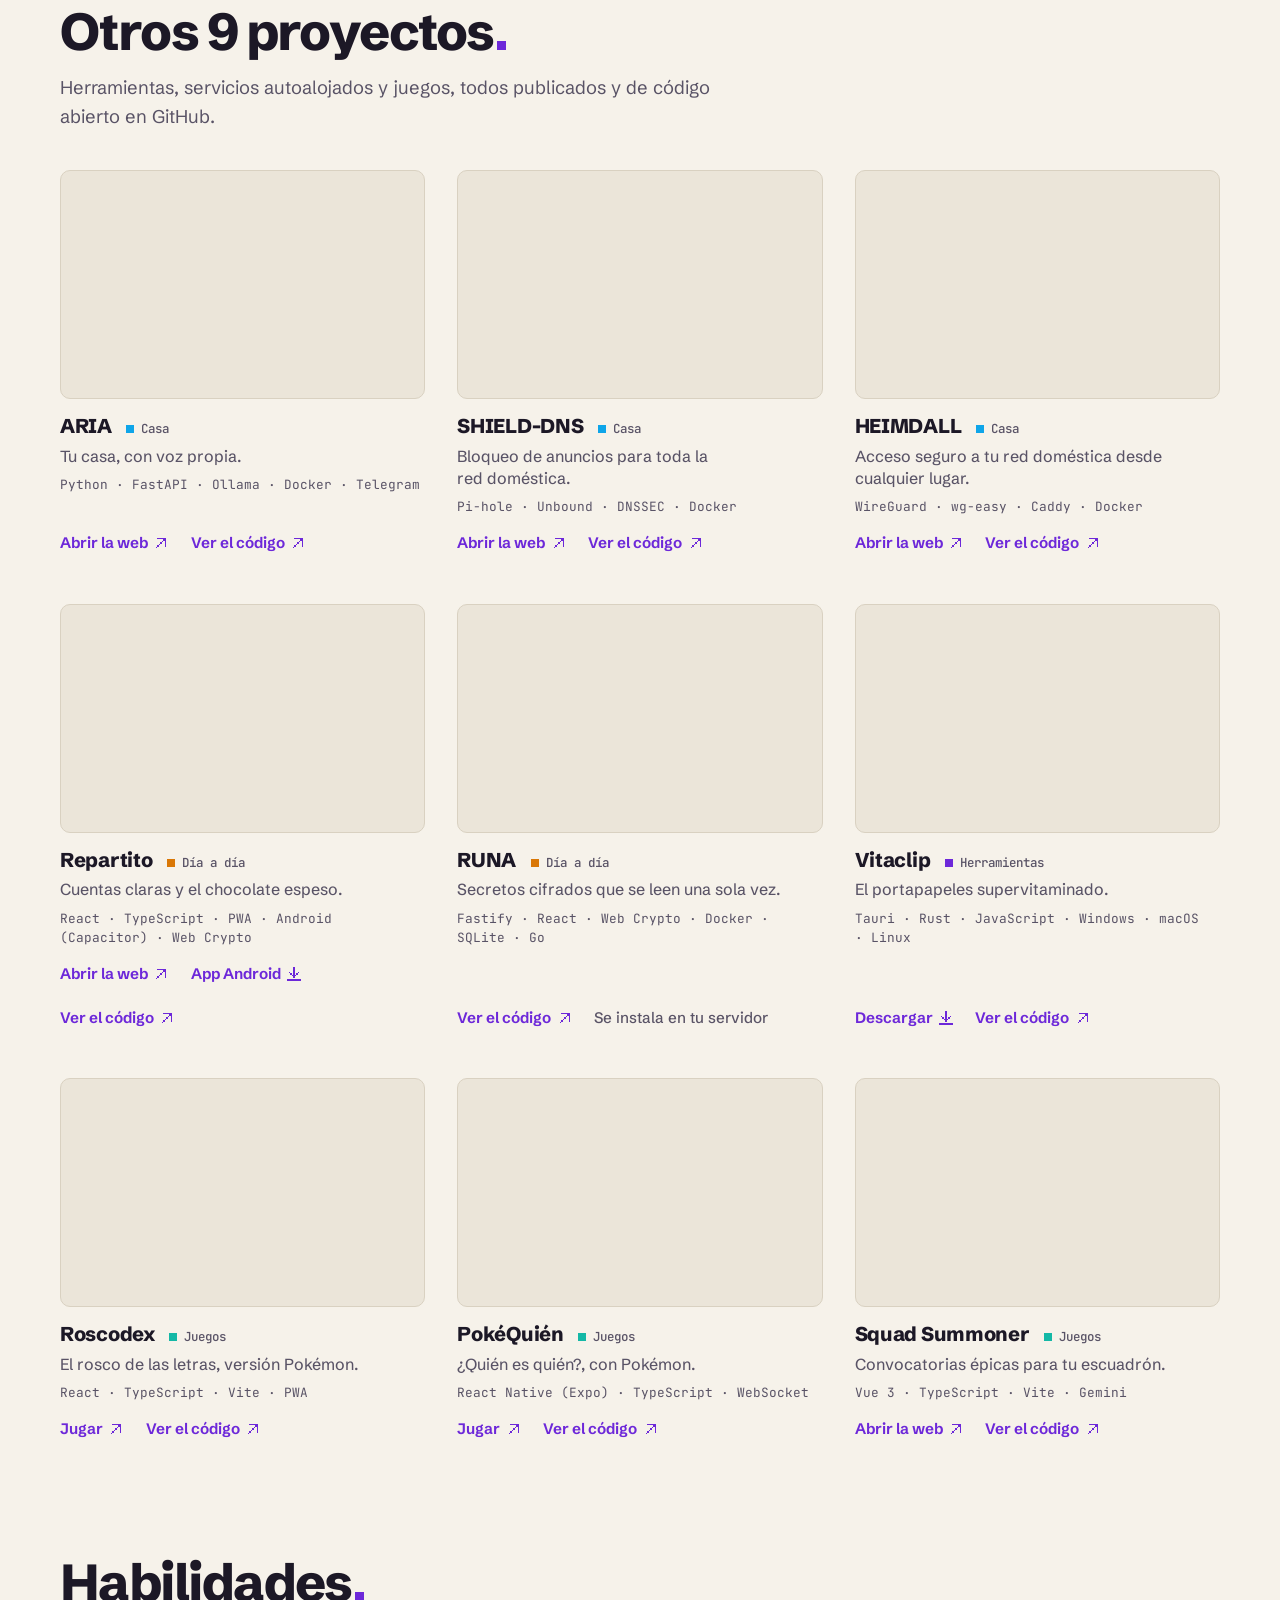
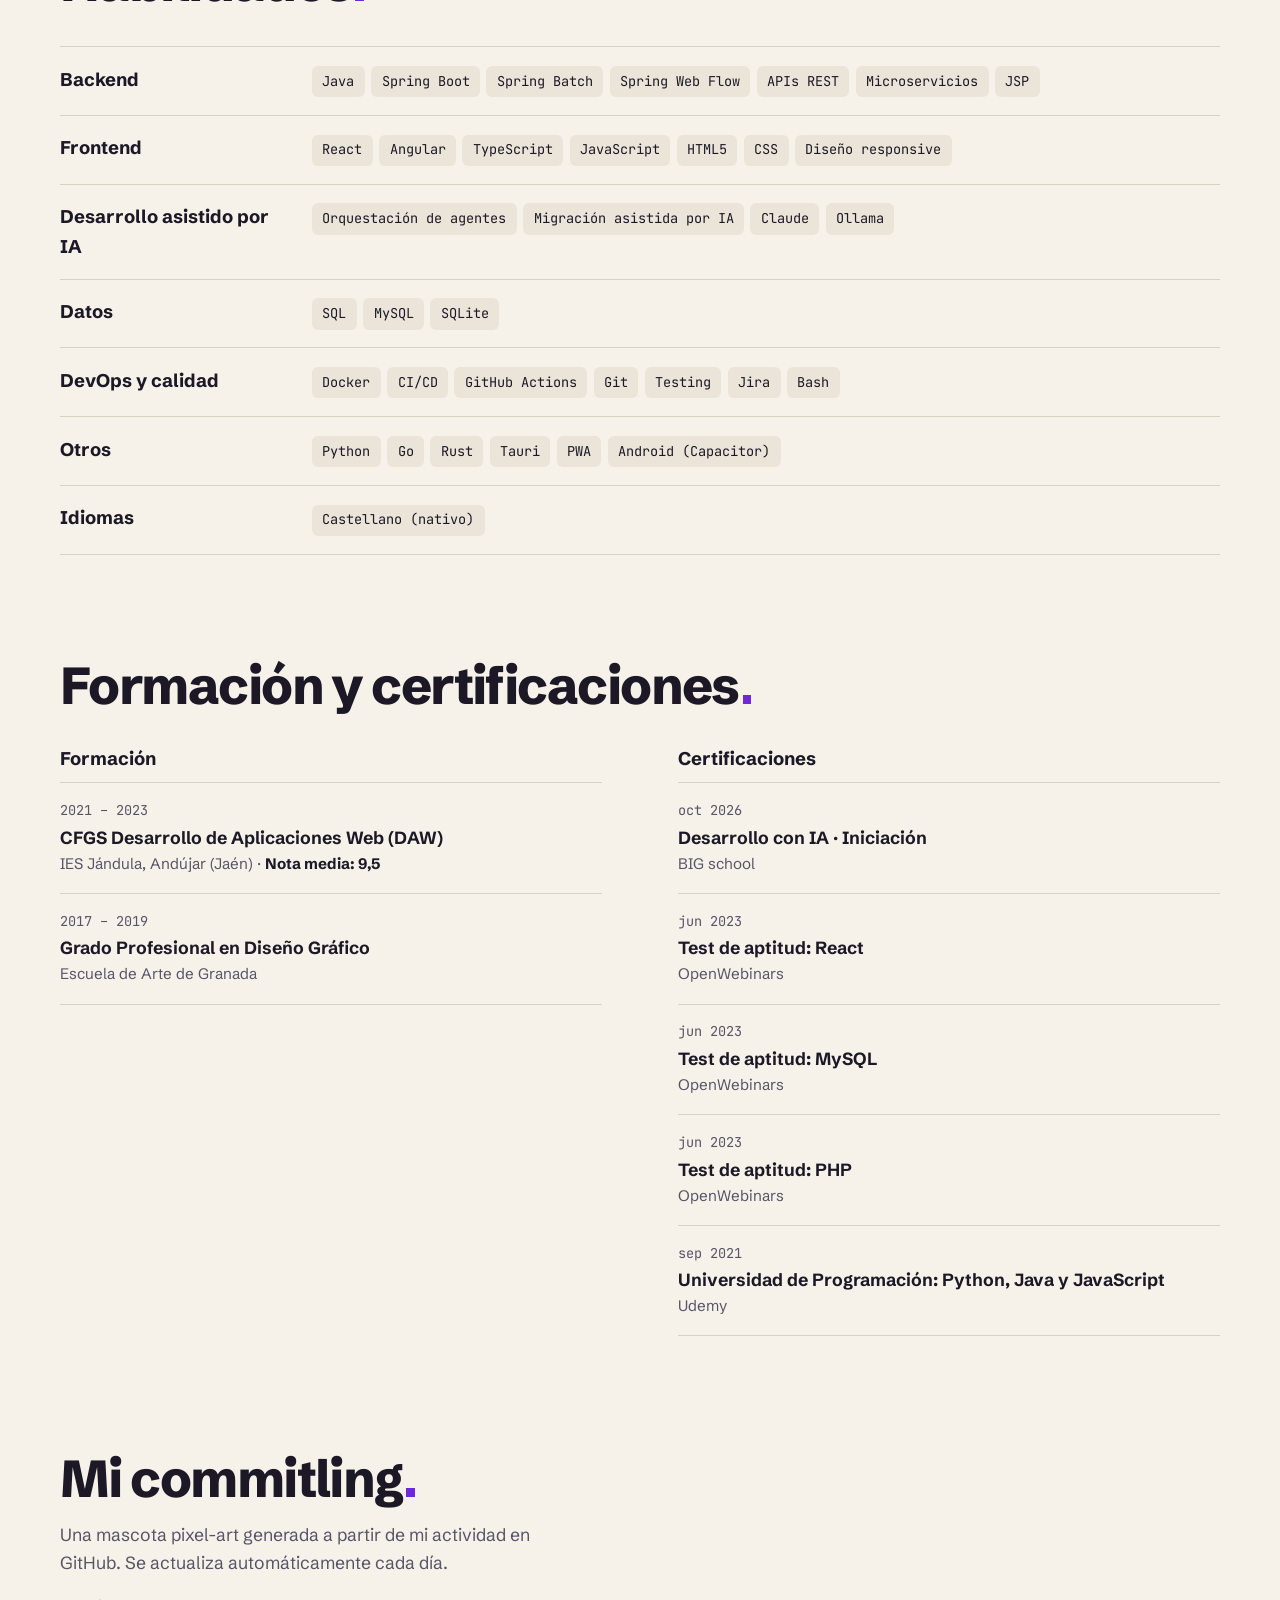
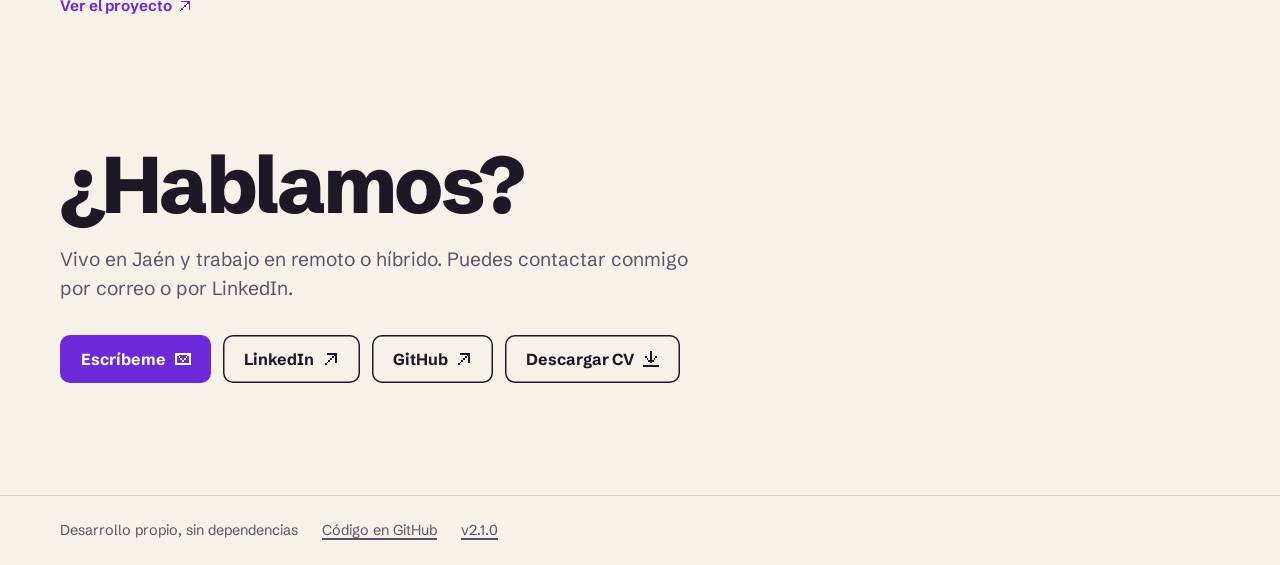
==== commit e3b0bb28: "Tono profesional en la web y el README Entradilla del hero nueva (ES/EN), «Proyectos personales» con" ====
--- a/site/index.html
+++ b/site/index.html
@@ -36,7 +36,7 @@
   <link rel="preload" href="fonts/schibsted-grotesk-latin-wght-normal.woff2" as="font" type="font/woff2" crossorigin>
   <link rel="stylesheet" href="styles.css">
   <script src="app.js" defer></script>
-  <script type="application/ld+json">{"@context":"https://schema.org","@type":"Person","name":"Alberto Martínez Moreno","alternateName":"Alberto Martínez","jobTitle":"Full-Stack Developer","description":"Desarrollador Full-Stack con más de 3 años en NTT DATA en proyectos empresariales de banca: microservicios, procesos batch y migración de arquitecturas. En backend trabajo con Java, Spring Boot y Spring Batch; en frontend, con React, Angular y TypeScript. Aplico IA y orquestación de agentes en el trabajo real de modernización, no solo en pruebas. Vengo del diseño gráfico, así que cuido la interfaz tanto como el código.","url":"https://bertmarti.github.io/BertMarti/","image":"https://bertmarti.github.io/BertMarti/img/alberto.jpg","worksFor":{"@type":"Organization","name":"NTT DATA","url":"https://www.nttdata.com/"},"address":{"@type":"PostalAddress","addressLocality":"Jaén","addressCountry":"ES"},"alumniOf":[{"@type":"EducationalOrganization","name":"IES Jándula, Andújar (Jaén)"},{"@type":"EducationalOrganization","name":"Escuela de Arte de Granada"}],"knowsAbout":["Java","Spring Boot","Spring Batch","Spring Web Flow","APIs REST","Microservicios","JSP","React","Angular","TypeScript","JavaScript","HTML5","CSS","Diseño responsive","Orquestación de agentes","Migración asistida por IA","Claude","Ollama","SQL","MySQL","SQLite","Docker","CI/CD","GitHub Actions","Git","Testing","Jira","Bash","Python","Go","Rust","Tauri","PWA","Android (Capacitor)"],"knowsLanguage":["Castellano"],"sameAs":["https://www.linkedin.com/in/alberto-martinez-moreno/","https://github.com/BertMarti"]}</script>
+  <script type="application/ld+json">{"@context":"https://schema.org","@type":"Person","name":"Alberto Martínez Moreno","alternateName":"Alberto Martínez","jobTitle":"Full-Stack Developer","description":"Desarrollador Full-Stack con más de 3 años en NTT DATA en proyectos empresariales de banca: microservicios, procesos batch y migración de arquitecturas. En backend trabajo con Java, Spring Boot y Spring Batch; en frontend, con React, Angular y TypeScript. Aplico IA y orquestación de agentes en proyectos reales de modernización. Mi formación en diseño gráfico me lleva a cuidar la interfaz tanto como el código.","url":"https://bertmarti.github.io/BertMarti/","image":"https://bertmarti.github.io/BertMarti/img/alberto.jpg","worksFor":{"@type":"Organization","name":"NTT DATA","url":"https://www.nttdata.com/"},"address":{"@type":"PostalAddress","addressLocality":"Jaén","addressCountry":"ES"},"alumniOf":[{"@type":"EducationalOrganization","name":"IES Jándula, Andújar (Jaén)"},{"@type":"EducationalOrganization","name":"Escuela de Arte de Granada"}],"knowsAbout":["Java","Spring Boot","Spring Batch","Spring Web Flow","APIs REST","Microservicios","JSP","React","Angular","TypeScript","JavaScript","HTML5","CSS","Diseño responsive","Orquestación de agentes","Migración asistida por IA","Claude","Ollama","SQL","MySQL","SQLite","Docker","CI/CD","GitHub Actions","Git","Testing","Jira","Bash","Python","Go","Rust","Tauri","PWA","Android (Capacitor)"],"knowsLanguage":["Castellano"],"sameAs":["https://www.linkedin.com/in/alberto-martinez-moreno/","https://github.com/BertMarti"]}</script>
 </head>
 <body>
   <svg class="sprite" aria-hidden="true" focusable="false" width="0" height="0"><symbol id="i-ext" viewBox="0 0 9 9"><path d="M2 1h6v1h-6zM6 2h2v1h-2zM5 3h1v1h-1zM7 3h1v1h-1zM4 4h1v1h-1zM7 4h1v1h-1zM3 5h1v1h-1zM7 5h1v1h-1zM2 6h1v1h-1zM7 6h1v1h-1zM1 7h1v1h-1z"/></symbol><symbol id="i-bajar" viewBox="0 0 9 9"><path d="M4 0h1v1h-1zM4 1h1v1h-1zM4 2h1v1h-1zM1 3h1v1h-1zM4 3h1v1h-1zM7 3h1v1h-1zM2 4h1v1h-1zM4 4h1v1h-1zM6 4h1v1h-1zM3 5h3v1h-3zM4 6h1v1h-1zM0 8h9v1h-9z"/></symbol><symbol id="i-correo" viewBox="0 0 9 9"><path d="M0 1h9v1h-9zM0 2h2v1h-2zM7 2h2v1h-2zM0 3h1v1h-1zM2 3h1v1h-1zM6 3h1v1h-1zM8 3h1v1h-1zM0 4h1v1h-1zM3 4h1v1h-1zM5 4h1v1h-1zM8 4h1v1h-1zM0 5h1v1h-1zM4 5h1v1h-1zM8 5h1v1h-1zM0 6h1v1h-1zM8 6h1v1h-1zM0 7h9v1h-9z"/></symbol><symbol id="i-sol" viewBox="0 0 9 9"><path d="M4 0h1v1h-1zM1 1h1v1h-1zM7 1h1v1h-1zM3 2h3v1h-3zM2 3h5v1h-5zM0 4h1v1h-1zM2 4h5v1h-5zM8 4h1v1h-1zM2 5h5v1h-5zM3 6h3v1h-3zM1 7h1v1h-1zM7 7h1v1h-1zM4 8h1v1h-1z"/></symbol><symbol id="i-luna" viewBox="0 0 9 9"><path d="M3 0h4v1h-4zM2 1h3v1h-3zM1 2h3v1h-3zM1 3h3v1h-3zM1 4h3v1h-3zM1 5h4v1h-4zM8 5h1v1h-1zM2 6h7v1h-7zM3 7h5v1h-5z"/></symbol><symbol id="i-pausa" viewBox="0 0 9 9"><path d="M1 1h2v1h-2zM6 1h2v1h-2zM1 2h2v1h-2zM6 2h2v1h-2zM1 3h2v1h-2zM6 3h2v1h-2zM1 4h2v1h-2zM6 4h2v1h-2zM1 5h2v1h-2zM6 5h2v1h-2zM1 6h2v1h-2zM6 6h2v1h-2zM1 7h2v1h-2zM6 7h2v1h-2z"/></symbol><symbol id="i-play" viewBox="0 0 9 9"><path d="M2 1h1v1h-1zM2 2h3v1h-3zM2 3h5v1h-5zM2 4h7v1h-7zM2 5h5v1h-5zM2 6h3v1h-3zM2 7h1v1h-1z"/></symbol><symbol id="i-candado" viewBox="0 0 9 9"><path d="M3 0h3v1h-3zM2 1h1v1h-1zM6 1h1v1h-1zM2 2h1v1h-1zM6 2h1v1h-1zM1 3h7v1h-7zM1 4h7v1h-7zM1 5h3v1h-3zM5 5h3v1h-3zM1 6h3v1h-3zM5 6h3v1h-3zM1 7h7v1h-7z"/></symbol><symbol id="i-taza" viewBox="0 0 9 9"><path d="M2 0h1v1h-1zM5 0h1v1h-1zM3 1h1v1h-1zM6 1h1v1h-1zM2 2h1v1h-1zM5 2h1v1h-1zM0 4h7v1h-7zM0 5h1v1h-1zM6 5h3v1h-3zM0 6h1v1h-1zM6 6h1v1h-1zM8 6h1v1h-1zM0 7h1v1h-1zM6 7h3v1h-3zM1 8h5v1h-5z"/></symbol><symbol id="i-hoja" viewBox="0 0 9 9"><path d="M6 0h3v1h-3zM4 1h5v1h-5zM2 2h7v1h-7zM1 3h5v1h-5zM7 3h2v1h-2zM1 4h4v1h-4zM6 4h3v1h-3zM0 5h4v1h-4zM5 5h3v1h-3zM0 6h3v1h-3zM4 6h4v1h-4zM1 7h1v1h-1zM3 7h3v1h-3zM0 8h1v1h-1z"/></symbol><symbol id="i-capas" viewBox="0 0 9 9"><path d="M1 0h7v1h-7zM0 1h9v1h-9zM1 2h7v1h-7zM1 4h7v1h-7zM0 5h9v1h-9zM1 7h7v1h-7zM0 8h9v1h-9z"/></symbol><symbol id="i-atomo" viewBox="0 0 9 9"><path d="M3 0h3v1h-3zM2 1h1v1h-1zM6 1h1v1h-1zM1 2h1v1h-1zM7 2h1v1h-1zM0 3h1v1h-1zM4 3h1v1h-1zM8 3h1v1h-1zM0 4h1v1h-1zM3 4h3v1h-3zM8 4h1v1h-1zM0 5h1v1h-1zM4 5h1v1h-1zM8 5h1v1h-1zM1 6h1v1h-1zM7 6h1v1h-1zM2 7h1v1h-1zM6 7h1v1h-1zM3 8h3v1h-3z"/></symbol><symbol id="i-escudo" viewBox="0 0 9 9"><path d="M4 0h1v1h-1zM2 1h5v1h-5zM0 2h4v1h-4zM5 2h4v1h-4zM0 3h3v1h-3zM4 3h1v1h-1zM6 3h3v1h-3zM0 4h3v1h-3zM6 4h3v1h-3zM1 5h1v1h-1zM3 5h3v1h-3zM7 5h1v1h-1zM1 6h1v1h-1zM3 6h3v1h-3zM7 6h1v1h-1zM2 7h5v1h-5zM4 8h1v1h-1z"/></symbol><symbol id="i-ts" viewBox="0 0 9 9"><path d="M0 0h9v1h-9zM0 1h9v1h-9zM0 2h9v1h-9zM0 3h1v1h-1zM4 3h1v1h-1zM8 3h1v1h-1zM0 4h2v1h-2zM3 4h2v1h-2zM6 4h3v1h-3zM0 5h2v1h-2zM3 5h2v1h-2zM8 5h1v1h-1zM0 6h2v1h-2zM3 6h4v1h-4zM8 6h1v1h-1zM0 7h2v1h-2zM3 7h2v1h-2zM8 7h1v1h-1zM0 8h9v1h-9z"/></symbol><symbol id="i-bloques" viewBox="0 0 9 9"><path d="M2 0h5v1h-5zM2 1h1v1h-1zM4 1h3v1h-3zM2 2h5v1h-5zM0 3h7v1h-7zM8 3h1v1h-1zM0 4h6v1h-6zM7 4h2v1h-2zM0 5h1v1h-1zM2 5h7v1h-7zM2 6h5v1h-5zM2 7h3v1h-3zM6 7h1v1h-1zM2 8h5v1h-5z"/></symbol><symbol id="i-go" viewBox="0 0 9 9"><path d="M0 2h4v1h-4zM5 2h4v1h-4zM0 3h1v1h-1zM5 3h1v1h-1zM8 3h1v1h-1zM0 4h1v1h-1zM2 4h2v1h-2zM5 4h1v1h-1zM8 4h1v1h-1zM0 5h1v1h-1zM3 5h1v1h-1zM5 5h1v1h-1zM8 5h1v1h-1zM0 6h4v1h-4zM5 6h4v1h-4z"/></symbol><symbol id="i-engranaje" viewBox="0 0 9 9"><path d="M3 0h1v1h-1zM5 0h1v1h-1zM1 1h1v1h-1zM3 1h3v1h-3zM7 1h1v1h-1zM2 2h5v1h-5zM0 3h3v1h-3zM6 3h3v1h-3zM1 4h2v1h-2zM6 4h2v1h-2zM0 5h3v1h-3zM6 5h3v1h-3zM2 6h5v1h-5zM1 7h1v1h-1zM3 7h3v1h-3zM7 7h1v1h-1zM3 8h1v1h-1zM5 8h1v1h-1z"/></symbol><symbol id="i-ballena" viewBox="0 0 9 9"><path d="M3 1h2v1h-2zM1 2h2v1h-2zM4 2h2v1h-2zM0 3h2v1h-2zM3 3h2v1h-2zM6 3h1v1h-1zM8 3h1v1h-1zM7 4h2v1h-2zM0 5h8v1h-8zM0 6h7v1h-7zM1 7h6v1h-6zM2 8h4v1h-4z"/></symbol><symbol id="i-cilindro" viewBox="0 0 9 9"><path d="M1 0h7v1h-7zM0 1h9v1h-9zM1 2h7v1h-7zM0 3h1v1h-1zM8 3h1v1h-1zM0 4h9v1h-9zM0 5h1v1h-1zM8 5h1v1h-1zM0 6h9v1h-9zM0 7h1v1h-1zM8 7h1v1h-1zM1 8h7v1h-7z"/></symbol><symbol id="i-rama" viewBox="0 0 9 9"><path d="M1 0h2v1h-2zM1 1h2v1h-2zM1 2h1v1h-1zM6 2h2v1h-2zM1 3h1v1h-1zM6 3h2v1h-2zM1 4h1v1h-1zM5 4h1v1h-1zM1 5h4v1h-4zM1 6h1v1h-1zM1 7h2v1h-2zM1 8h2v1h-2z"/></symbol><symbol id="i-ciclo" viewBox="0 0 9 9"><path d="M2 0h5v1h-5zM1 1h1v1h-1zM7 1h1v1h-1zM0 2h1v1h-1zM3 2h1v1h-1zM8 2h1v1h-1zM0 3h1v1h-1zM3 3h2v1h-2zM8 3h1v1h-1zM0 4h1v1h-1zM3 4h3v1h-3zM8 4h1v1h-1zM0 5h1v1h-1zM3 5h2v1h-2zM8 5h1v1h-1zM0 6h1v1h-1zM3 6h1v1h-1zM8 6h1v1h-1zM1 7h1v1h-1zM7 7h1v1h-1zM2 8h5v1h-5z"/></symbol><symbol id="i-chispa" viewBox="0 0 9 9"><path d="M4 0h1v1h-1zM4 1h1v1h-1zM4 2h1v1h-1zM3 3h3v1h-3zM0 4h9v1h-9zM3 5h3v1h-3zM4 6h1v1h-1zM4 7h1v1h-1zM4 8h1v1h-1z"/></symbol></svg>
@@ -55,7 +55,7 @@
       <div class="hero-copy">
         <h1 id="titulo">Alberto <span class="nowrap">Martínez<span class="px" aria-hidden="true"></span></span></h1>
         <p class="role"><strong>Full-Stack Developer</strong><span>Java, Spring Boot, React y Angular</span><span>IA y microservicios</span></p>
-        <p class="lead">Entre semana, microservicios y procesos batch para banca en NTT DATA. El resto del tiempo, apps pequeñas y útiles para casa: la nevera, los papeles, los regalos.</p>
+        <p class="lead">Desarrollador Full-Stack con más de 3 años en NTT DATA construyendo software para banca: microservicios con Spring Boot, procesos batch e interfaces en React y Angular. Especializado en modernizar arquitecturas con IA.</p>
         <div class="cta">
           <a class="btn" href="cv/Alberto-Martinez-Moreno-CV-ES.pdf" download>Descargar CV<svg class="ico" aria-hidden="true" focusable="false" width="18" height="18"><use href="#i-bajar"/></svg></a>
           <a class="btn btn-ghost" href="#contacto">Contactar</a>
@@ -76,7 +76,7 @@
     <section class="section wrap" id="sobre-mi" aria-labelledby="sobre-mi-titulo">
       <h2 id="sobre-mi-titulo">Sobre mí</h2>
       <div class="about">
-        <div class="prose"><p>Desarrollador Full-Stack con más de 3 años en NTT DATA en proyectos empresariales de banca: microservicios, procesos batch y migración de arquitecturas. En backend trabajo con Java, Spring Boot y Spring Batch; en frontend, con React, Angular y TypeScript.</p><p>Aplico IA y orquestación de agentes en el trabajo real de modernización, no solo en pruebas. Vengo del diseño gráfico, así que cuido la interfaz tanto como el código.</p></div>
+        <div class="prose"><p>Desarrollador Full-Stack con más de 3 años en NTT DATA en proyectos empresariales de banca: microservicios, procesos batch y migración de arquitecturas. En backend trabajo con Java, Spring Boot y Spring Batch; en frontend, con React, Angular y TypeScript.</p><p>Aplico IA y orquestación de agentes en proyectos reales de modernización. Mi formación en diseño gráfico me lleva a cuidar la interfaz tanto como el código.</p></div>
         <dl class="figures"><div><dt>años en NTT DATA, desde marzo de 2023</dt><dd>+3</dd></div><div><dt>proyectos propios publicados</dt><dd>15</dd></div><div><dt>con el código abierto en GitHub</dt><dd>13</dd></div><div><dt>de nota media en el ciclo de DAW</dt><dd>9,5</dd></div></dl>
       </div>
     </section>
@@ -103,31 +103,31 @@
           <li>
             <p class="when">mar 2023 – jun 2023</p>
             <h4>Becario de desarrollo de software Full-Stack</h4>
-            <ul><li>APIs REST con Spring e interfaces con Angular y JavaScript.</li><li>Optimización de vistas, pequeñas mejoras de rendimiento y documentación de endpoints.</li></ul>
+            <ul><li>APIs REST con Spring e interfaces con Angular y JavaScript.</li><li>Optimización de vistas, mejoras de rendimiento y documentación de endpoints.</li></ul>
           </li>
         </ol>
       </div>
     </section>
     <section class="section wrap" id="proyectos" aria-labelledby="proyectos-titulo">
-      <h2 id="proyectos-titulo">Proyectos destacados</h2>
-      <p class="intro">Seis apps publicadas que puedes abrir y probar ahora mismo.</p>
+      <h2 id="proyectos-titulo">Proyectos personales</h2>
+      <p class="intro">Aplicaciones completas que diseño, desarrollo y publico de principio a fin: arquitectura, UX, seguridad y despliegue.</p>
       <ul class="feat-grid">
         <li class="feat"><article>
           <a class="shot" href="https://fresquito-demo.pages.dev/" target="_blank" rel="noopener noreferrer" tabindex="-1"><img src="img/proyectos/fresquito.webp" width="640" height="400" loading="lazy" decoding="async" alt="Captura de Fresquito: lo que caduca antes en fichas con la ilustración de cada alimento, bajo una banda azul, y una receta para hoy"></a>
           <div class="feat-body">
             <div class="feat-head"><h3>Fresquito</h3><span class="tag" data-cat="dia-a-dia">Día a día</span><span class="estado">v4.0 · demo pública</span></div>
             <p class="lema">Lo que hay en tu nevera, antes de que caduque.</p>
-            <p class="desc">Haz una foto a la nevera, la despensa o el ticket y la IA apunta qué tienes, te avisa de lo que caduca y te propone recetas según tus preferencias (fitness, vegana, picante…); lo que falta pasa a tu lista de la compra. Web (PWA) y Android, con modelos de IA gratuitos por defecto.</p>
+            <p class="desc">Inventario de nevera y despensa con IA: a partir de una foto o del ticket de compra registra los alimentos, avisa de las caducidades y propone recetas según las preferencias del usuario; lo que falta pasa a la lista de la compra. Web (PWA) y Android, con modelos de IA gratuitos por defecto.</p>
             <ul class="chips" aria-label="Tecnologías"><li>React</li><li>TypeScript</li><li>PWA</li><li>Android (Capacitor)</li><li>IA</li></ul>
             <p class="links"><a href="https://fresquito-demo.pages.dev/" target="_blank" rel="noopener noreferrer">Probar la demo<span class="vh"> de Fresquito</span><svg class="ico" aria-hidden="true" focusable="false" width="18" height="18"><use href="#i-ext"/></svg></a><span class="plain"><svg class="ico" aria-hidden="true" focusable="false" width="18" height="18"><use href="#i-candado"/></svg>Código privado</span></p>
           </div>
         </article></li>
         <li class="feat"><article>
-          <a class="shot" href="https://bertmarti.github.io/gestorin-demo/" target="_blank" rel="noopener noreferrer" tabindex="-1"><img src="img/proyectos/gestorin.webp" width="640" height="400" loading="lazy" decoding="async" alt="Captura de Gestorín 3.2: índice de apartados arriba, plazos con su cifra grande en serif y el índice de apartados a la derecha"></a>
+          <a class="shot" href="https://bertmarti.github.io/gestorin-demo/" target="_blank" rel="noopener noreferrer" tabindex="-1"><img src="img/proyectos/gestorin.webp" width="640" height="400" loading="lazy" decoding="async" alt="Captura de Gestorín 3.2: la lista «Por hacer» con los plazos más próximos en cifras grandes y, a la derecha, los apartados Identidad, Vehículo, Hogar, Salud, Hacienda y trabajo y Archivo"></a>
           <div class="feat-body">
             <div class="feat-head"><h3>Gestorín</h3><span class="tag" data-cat="dia-a-dia">Día a día</span><span class="estado">v3.2 · demo pública</span></div>
             <p class="lema">Tu gestor de bolsillo.</p>
-            <p class="desc">Te explica cartas, multas y notificaciones en lenguaje llano, convierte cada plazo en una tarea y te avisa antes. Estrena diseño en la 3.2, «Expediente con señal»: papel marfil, cifras serif grandes, iconos propios y color solo para el tiempo. Toda la familia, con IA local (Ollama) o sin IA. Windows y Android.</p>
+            <p class="desc">Asistente para el papeleo doméstico: explica cartas, multas y notificaciones oficiales en lenguaje claro, convierte cada plazo en una tarea y avisa con antelación. Para toda la familia, con IA local (Ollama) o sin IA; Windows y Android.</p>
             <ul class="chips" aria-label="Tecnologías"><li>Tauri</li><li>Rust</li><li>React</li><li>TypeScript</li><li>Ollama</li></ul>
             <p class="links"><a href="https://bertmarti.github.io/gestorin-demo/" target="_blank" rel="noopener noreferrer">Probar la demo<span class="vh"> de Gestorín</span><svg class="ico" aria-hidden="true" focusable="false" width="18" height="18"><use href="#i-ext"/></svg></a><span class="plain"><svg class="ico" aria-hidden="true" focusable="false" width="18" height="18"><use href="#i-candado"/></svg>Código privado</span></p>
           </div>
@@ -137,7 +137,7 @@
           <div class="feat-body">
             <div class="feat-head"><h3>Lazo</h3><span class="tag" data-cat="familia">Familia</span><span class="estado">v1.0 · publicada</span></div>
             <p class="lema">Listas de regalos en familia, sin repetidos ni spoilers.</p>
-            <p class="desc">Cada uno apunta lo que quiere (de Amazon, de cualquier tienda o de un Excel) y los demás lo reservan o lo compran al momento; nadie ve lo de su propia lista, ni siquiera por la API ni en tiempo real. Hucha común con ajuste de cuentas, regalos a medias, amigo invisible, lista para imprimir con QR y enlace de solo lectura. Web (PWA) y Android firmado, autoalojado en casa con PocketBase y auditado a fondo.</p>
+            <p class="desc">Aplicación de listas de regalos para familias y grupos: cada persona publica lo que quiere y el resto lo reserva o lo compra sin que el destinatario pueda verlo. Incluye fondo común, regalos compartidos y amigo invisible; web (PWA) y Android, autoalojada con PocketBase y auditada.</p>
             <ul class="chips" aria-label="Tecnologías"><li>React</li><li>TypeScript</li><li>PWA</li><li>Android (Capacitor)</li><li>PocketBase</li><li>IA</li></ul>
             <p class="links"><a href="https://bertmarti.github.io/lazo/" target="_blank" rel="noopener noreferrer">Abrir la web<span class="vh"> de Lazo</span><svg class="ico" aria-hidden="true" focusable="false" width="18" height="18"><use href="#i-ext"/></svg></a><a href="https://github.com/BertMarti/lazo/releases/latest" target="_blank" rel="noopener noreferrer">App Android<span class="vh"> de Lazo</span><svg class="ico" aria-hidden="true" focusable="false" width="18" height="18"><use href="#i-bajar"/></svg></a><a href="https://github.com/BertMarti/lazo" target="_blank" rel="noopener noreferrer">Ver el código<span class="vh"> de Lazo</span><svg class="ico" aria-hidden="true" focusable="false" width="18" height="18"><use href="#i-ext"/></svg></a></p>
           </div>
@@ -147,7 +147,7 @@
           <div class="feat-body">
             <div class="feat-head"><h3>modelduel</h3><span class="tag" data-cat="ia">IA</span><span class="estado">Publicado</span></div>
             <p class="lema">Comparar modelos con datos, no con opiniones.</p>
-            <p class="desc">Dos modelos de IA, una tarea y los mismos tests: aciertos, tiempo y coste en un mismo informe, con quién gana a quién. Tareas en Python, JavaScript o TypeScript, y el código de los modelos aislado en un contenedor si quieres.</p>
+            <p class="desc">Herramienta de línea de comandos que compara dos modelos de IA con la misma tarea y los mismos tests, y resume aciertos, tiempo y coste en un único informe. Admite tareas en Python, JavaScript o TypeScript y puede aislar el código generado en un contenedor.</p>
             <ul class="chips" aria-label="Tecnologías"><li>Python</li><li>CLI</li><li>pytest</li><li>Docker</li></ul>
             <p class="links"><a href="https://bertmarti.github.io/modelduel/" target="_blank" rel="noopener noreferrer">Abrir la web<span class="vh"> de modelduel</span><svg class="ico" aria-hidden="true" focusable="false" width="18" height="18"><use href="#i-ext"/></svg></a><a href="https://github.com/BertMarti/modelduel" target="_blank" rel="noopener noreferrer">Ver el código<span class="vh"> de modelduel</span><svg class="ico" aria-hidden="true" focusable="false" width="18" height="18"><use href="#i-ext"/></svg></a></p>
           </div>
@@ -155,9 +155,9 @@
         <li class="feat"><article>
           <a class="shot" href="https://bertmarti.github.io/commitling/" target="_blank" rel="noopener noreferrer" tabindex="-1"><img src="img/proyectos/commitling.webp" width="640" height="400" loading="lazy" decoding="async" alt="Captura de commitling, mascota pixel-art para tu perfil"></a>
           <div class="feat-body">
-            <div class="feat-head"><h3>commitling</h3><span class="tag" data-cat="herramientas">Herramientas</span><span class="estado">v1.2 · en uso a diario</span></div>
+            <div class="feat-head"><h3>commitling</h3><span class="tag" data-cat="herramientas">Herramientas</span><span class="estado">v1.2 · publicada</span></div>
             <p class="lema">Tu actividad convertida en una criatura digital.</p>
-            <p class="desc">Una mascota pixel-art que vive en tu perfil de GitHub y crece con tus commits; también puede ser una calabaza (la mía está aquí abajo) y desde la 1.2 se instala en segundos con binarios verificables.</p>
+            <p class="desc">Mascota pixel-art para el perfil de GitHub que crece con la actividad de commits. Se genera como SVG animado con GitHub Actions y se instala con binarios verificables.</p>
             <ul class="chips" aria-label="Tecnologías"><li>Go</li><li>GitHub Actions</li><li>SVG animado</li><li>WebAssembly</li></ul>
             <p class="links"><a href="https://bertmarti.github.io/commitling/" target="_blank" rel="noopener noreferrer">Abrir la web<span class="vh"> de commitling</span><svg class="ico" aria-hidden="true" focusable="false" width="18" height="18"><use href="#i-ext"/></svg></a><a href="https://github.com/BertMarti/commitling" target="_blank" rel="noopener noreferrer">Ver el código<span class="vh"> de commitling</span><svg class="ico" aria-hidden="true" focusable="false" width="18" height="18"><use href="#i-ext"/></svg></a></p>
           </div>
@@ -167,7 +167,7 @@
           <div class="feat-body">
             <div class="feat-head"><h3>printquote</h3><span class="tag" data-cat="herramientas">Herramientas</span><span class="estado">Publicado</span></div>
             <p class="lema">Del modelo 3D al presupuesto en segundos.</p>
-            <p class="desc">Arrastra tu modelo 3D (STL, OBJ o 3MF), míralo y obtén peso, tiempo y precio sin subir el archivo a ningún servidor. El PDF del presupuesto sale numerado, con los datos del encargo y el correo y teléfono del cliente.</p>
+            <p class="desc">Calcula el peso, el tiempo de impresión y el precio de un modelo 3D (STL, OBJ o 3MF) directamente en el navegador, sin subir el archivo a ningún servidor. Genera el presupuesto en PDF, numerado y con los datos del encargo y del cliente.</p>
             <ul class="chips" aria-label="Tecnologías"><li>TypeScript</li><li>Three.js</li><li>Vite</li><li>PWA</li></ul>
             <p class="links"><a href="https://bertmarti.github.io/printquote/" target="_blank" rel="noopener noreferrer">Abrir la web<span class="vh"> de printquote</span><svg class="ico" aria-hidden="true" focusable="false" width="18" height="18"><use href="#i-ext"/></svg></a><a href="https://github.com/BertMarti/printquote" target="_blank" rel="noopener noreferrer">Ver el código<span class="vh"> de printquote</span><svg class="ico" aria-hidden="true" focusable="false" width="18" height="18"><use href="#i-ext"/></svg></a></p>
           </div>
@@ -175,8 +175,8 @@
       </ul>
     </section>
     <section class="section wrap" aria-labelledby="mas-titulo">
-      <h2 id="mas-titulo">Y 9 más</h2>
-      <p class="intro">Para casa, para el día a día y para jugar un rato.</p>
+      <h2 id="mas-titulo">Otros 9 proyectos</h2>
+      <p class="intro">Herramientas, servicios autoalojados y juegos, todos publicados y de código abierto en GitHub.</p>
       <ul class="mini-grid">
         <li class="mini"><article>
           <a class="shot" href="https://bertmarti.github.io/ARIA/" target="_blank" rel="noopener noreferrer" tabindex="-1"><img src="img/proyectos/aria.webp" width="640" height="400" loading="lazy" decoding="async" alt="Captura de ARIA, asistente de IA para el hogar"></a>
@@ -188,14 +188,14 @@
         <li class="mini"><article>
           <a class="shot" href="https://bertmarti.github.io/SHIELD-DNS/" target="_blank" rel="noopener noreferrer" tabindex="-1"><img src="img/proyectos/shield-dns.webp" width="640" height="400" loading="lazy" decoding="async" alt="Captura de SHIELD-DNS, bloqueador de anuncios para toda la casa"></a>
           <div class="feat-head"><h3>SHIELD-DNS</h3><span class="tag" data-cat="casa">Casa</span></div>
-          <p class="lema">Adiós a los anuncios en toda la casa.</p>
+          <p class="lema">Bloqueo de anuncios para toda la red doméstica.</p>
           <p class="pila">Pi-hole · Unbound · DNSSEC · Docker</p>
           <p class="links"><a href="https://bertmarti.github.io/SHIELD-DNS/" target="_blank" rel="noopener noreferrer">Abrir la web<span class="vh"> de SHIELD-DNS</span><svg class="ico" aria-hidden="true" focusable="false" width="18" height="18"><use href="#i-ext"/></svg></a><a href="https://github.com/BertMarti/SHIELD-DNS" target="_blank" rel="noopener noreferrer">Ver el código<span class="vh"> de SHIELD-DNS</span><svg class="ico" aria-hidden="true" focusable="false" width="18" height="18"><use href="#i-ext"/></svg></a></p>
         </article></li>
         <li class="mini"><article>
           <a class="shot" href="https://bertmarti.github.io/HEIMDALL/" target="_blank" rel="noopener noreferrer" tabindex="-1"><img src="img/proyectos/heimdall.webp" width="640" height="400" loading="lazy" decoding="async" alt="Captura de HEIMDALL, VPN para entrar en casa desde fuera"></a>
           <div class="feat-head"><h3>HEIMDALL</h3><span class="tag" data-cat="casa">Casa</span></div>
-          <p class="lema">Tu casa, a mano desde cualquier sitio.</p>
+          <p class="lema">Acceso seguro a tu red doméstica desde cualquier lugar.</p>
           <p class="pila">WireGuard · wg-easy · Caddy · Docker</p>
           <p class="links"><a href="https://bertmarti.github.io/HEIMDALL/" target="_blank" rel="noopener noreferrer">Abrir la web<span class="vh"> de HEIMDALL</span><svg class="ico" aria-hidden="true" focusable="false" width="18" height="18"><use href="#i-ext"/></svg></a><a href="https://github.com/BertMarti/HEIMDALL" target="_blank" rel="noopener noreferrer">Ver el código<span class="vh"> de HEIMDALL</span><svg class="ico" aria-hidden="true" focusable="false" width="18" height="18"><use href="#i-ext"/></svg></a></p>
         </article></li>
@@ -209,7 +209,7 @@
         <li class="mini"><article>
           <a class="shot" href="https://github.com/BertMarti/runa" target="_blank" rel="noopener noreferrer" tabindex="-1"><img src="img/proyectos/runa.webp" width="640" height="400" loading="lazy" decoding="async" alt="Captura de RUNA, para compartir secretos cifrados que se autodestruyen"></a>
           <div class="feat-head"><h3>RUNA</h3><span class="tag" data-cat="dia-a-dia">Día a día</span></div>
-          <p class="lema">Secretos que se leen una vez… y desaparecen.</p>
+          <p class="lema">Secretos cifrados que se leen una sola vez.</p>
           <p class="pila">Fastify · React · Web Crypto · Docker · SQLite · Go</p>
           <p class="links"><a href="https://github.com/BertMarti/runa" target="_blank" rel="noopener noreferrer">Ver el código<span class="vh"> de RUNA</span><svg class="ico" aria-hidden="true" focusable="false" width="18" height="18"><use href="#i-ext"/></svg></a><span class="plain">Se instala en tu servidor</span></p>
         </article></li>
@@ -263,12 +263,12 @@
       </div>
     </section>
     <section class="section wrap pet" aria-labelledby="mascota-titulo">
-      <div><h2 id="mascota-titulo">Mi commitling</h2><p>Una mascota pixel-art que crece con mis commits. Se regenera sola cada mañana, así que esta es la de hoy.</p><p class="links"><a href="https://bertmarti.github.io/commitling/" target="_blank" rel="noopener noreferrer">Conoce a la mascota<svg class="ico" aria-hidden="true" focusable="false" width="18" height="18"><use href="#i-ext"/></svg></a></p></div>
+      <div><h2 id="mascota-titulo">Mi commitling</h2><p>Una mascota pixel-art generada a partir de mi actividad en GitHub. Se actualiza automáticamente cada día.</p><p class="links"><a href="https://bertmarti.github.io/commitling/" target="_blank" rel="noopener noreferrer">Ver el proyecto<svg class="ico" aria-hidden="true" focusable="false" width="18" height="18"><use href="#i-ext"/></svg></a></p></div>
       <picture><source id="commitling-oscuro" srcset="https://raw.githubusercontent.com/BertMarti/BertMarti/main/commitling-dark.svg" media="(prefers-color-scheme: dark)"><img src="https://raw.githubusercontent.com/BertMarti/BertMarti/main/commitling.svg" width="480" height="200" loading="lazy" decoding="async" alt="Commitling, mascota pixel-art que crece con los commits"></picture>
     </section>
     <section class="section wrap contact" id="contacto" aria-labelledby="contacto-titulo">
       <h2 id="contacto-titulo">¿Hablamos?</h2>
-      <p class="lead">Vivo en Jaén y trabajo en remoto o híbrido. Lo más rápido es escribirme un correo o un mensaje por LinkedIn.</p>
+      <p class="lead">Vivo en Jaén y trabajo en remoto o híbrido. Puedes contactar conmigo por correo o por LinkedIn.</p>
       <div class="cta">
         <button class="btn" type="button" id="correo" hidden data-a="878romrama" data-b="moc.liamg"><span>Escríbeme</span><svg class="ico" aria-hidden="true" focusable="false" width="18" height="18"><use href="#i-correo"/></svg></button>
         <a class="btn btn-ghost" href="https://www.linkedin.com/in/alberto-martinez-moreno/" target="_blank" rel="noopener noreferrer">LinkedIn<svg class="ico" aria-hidden="true" focusable="false" width="18" height="18"><use href="#i-ext"/></svg></a>
@@ -277,6 +277,6 @@
       </div>
     </section>
   </main>
-  <footer class="site-footer"><div class="wrap"><span>Hecho a mano, sin dependencias</span><a href="https://github.com/BertMarti/BertMarti" target="_blank" rel="noopener noreferrer">Código en GitHub</a><a href="https://github.com/BertMarti/BertMarti/blob/main/CHANGELOG.md" target="_blank" rel="noopener noreferrer">v2.1.0</a></div></footer>
+  <footer class="site-footer"><div class="wrap"><span>Desarrollo propio, sin dependencias</span><a href="https://github.com/BertMarti/BertMarti" target="_blank" rel="noopener noreferrer">Código en GitHub</a><a href="https://github.com/BertMarti/BertMarti/blob/main/CHANGELOG.md" target="_blank" rel="noopener noreferrer">v2.1.0</a></div></footer>
 </body>
 </html>
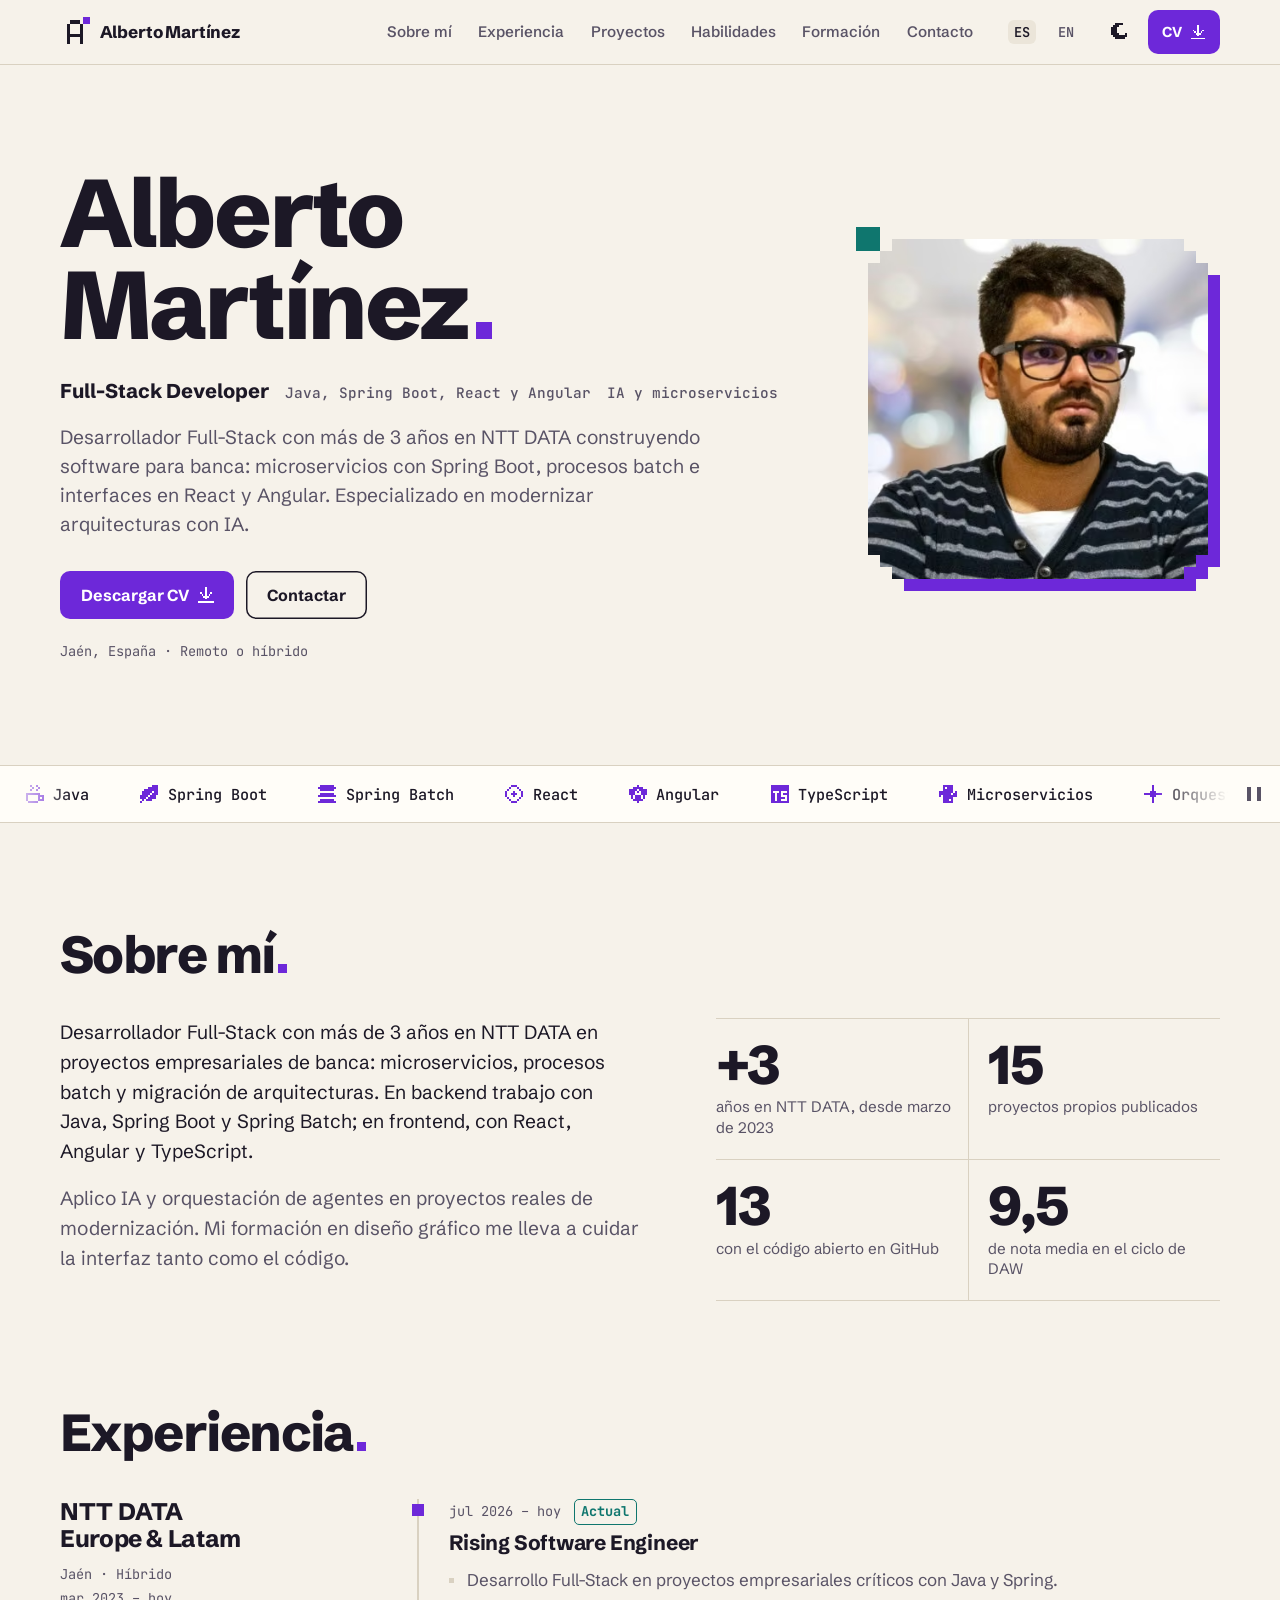
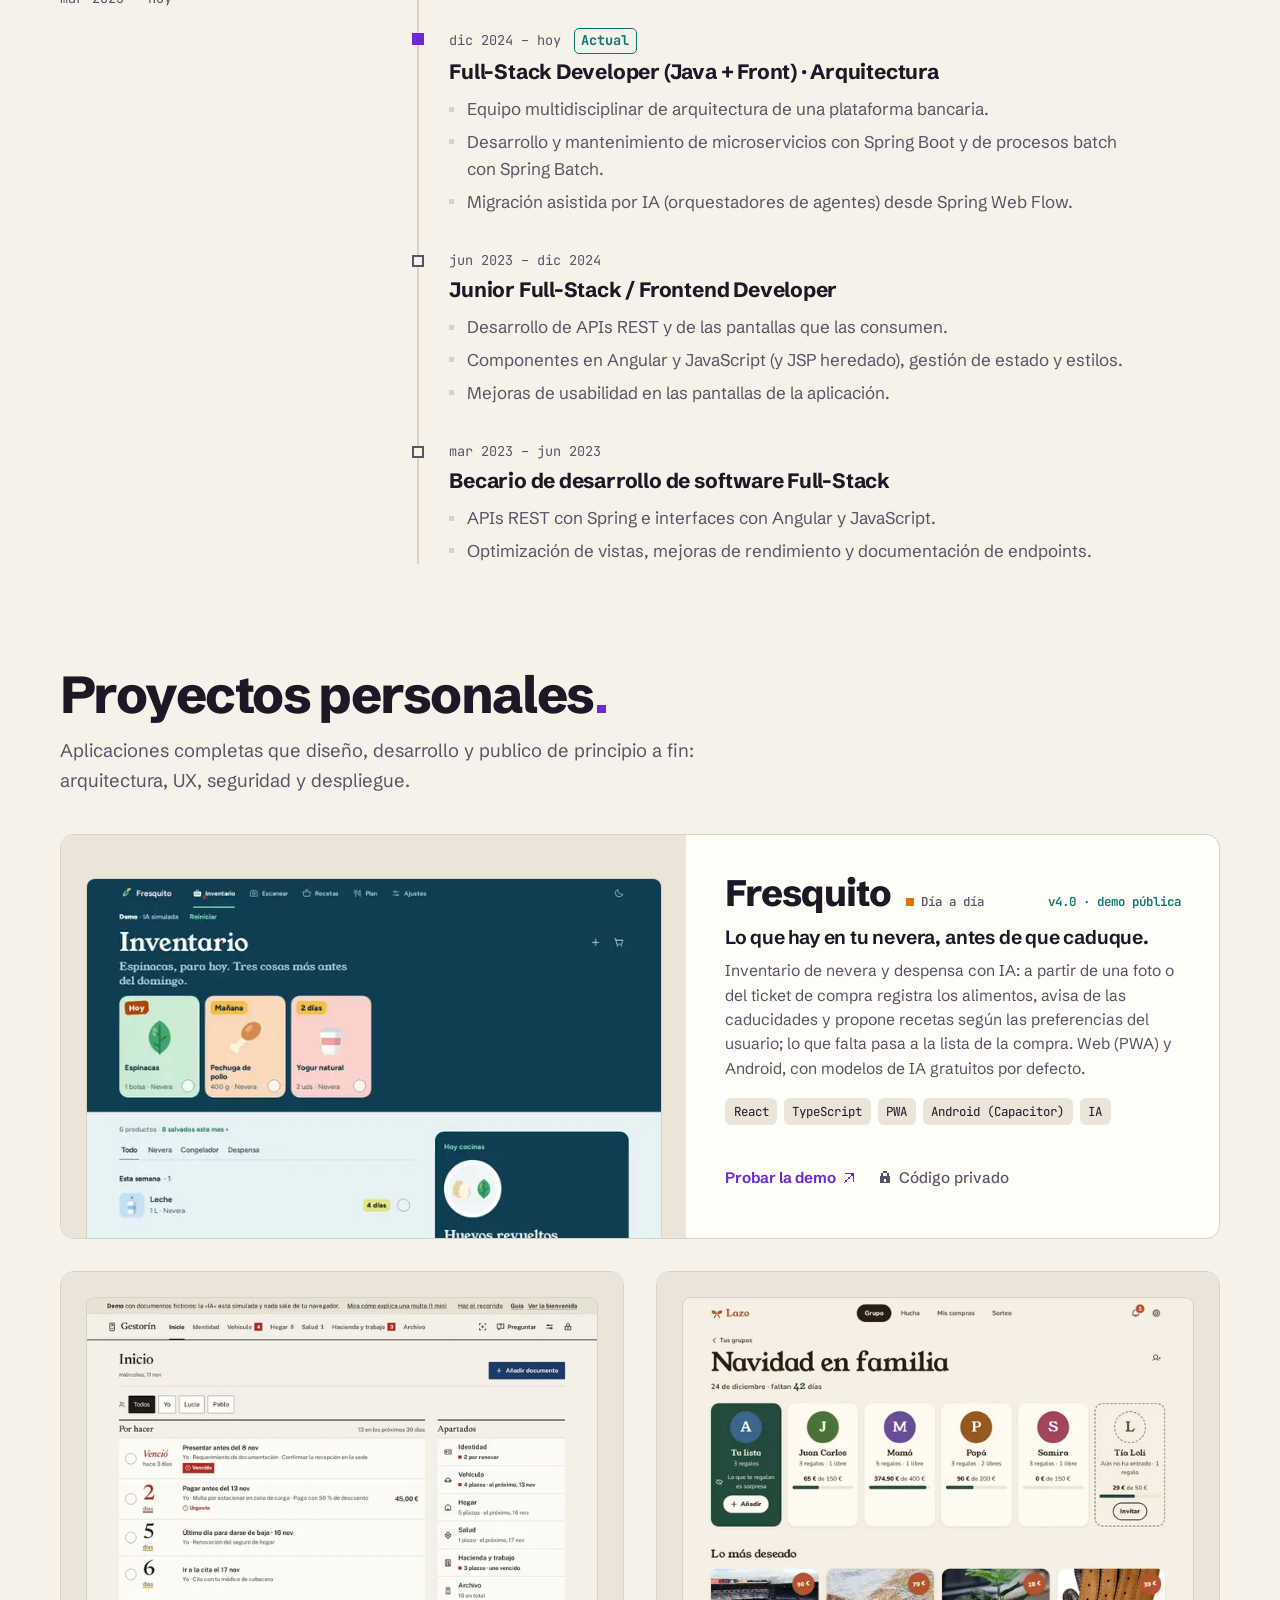
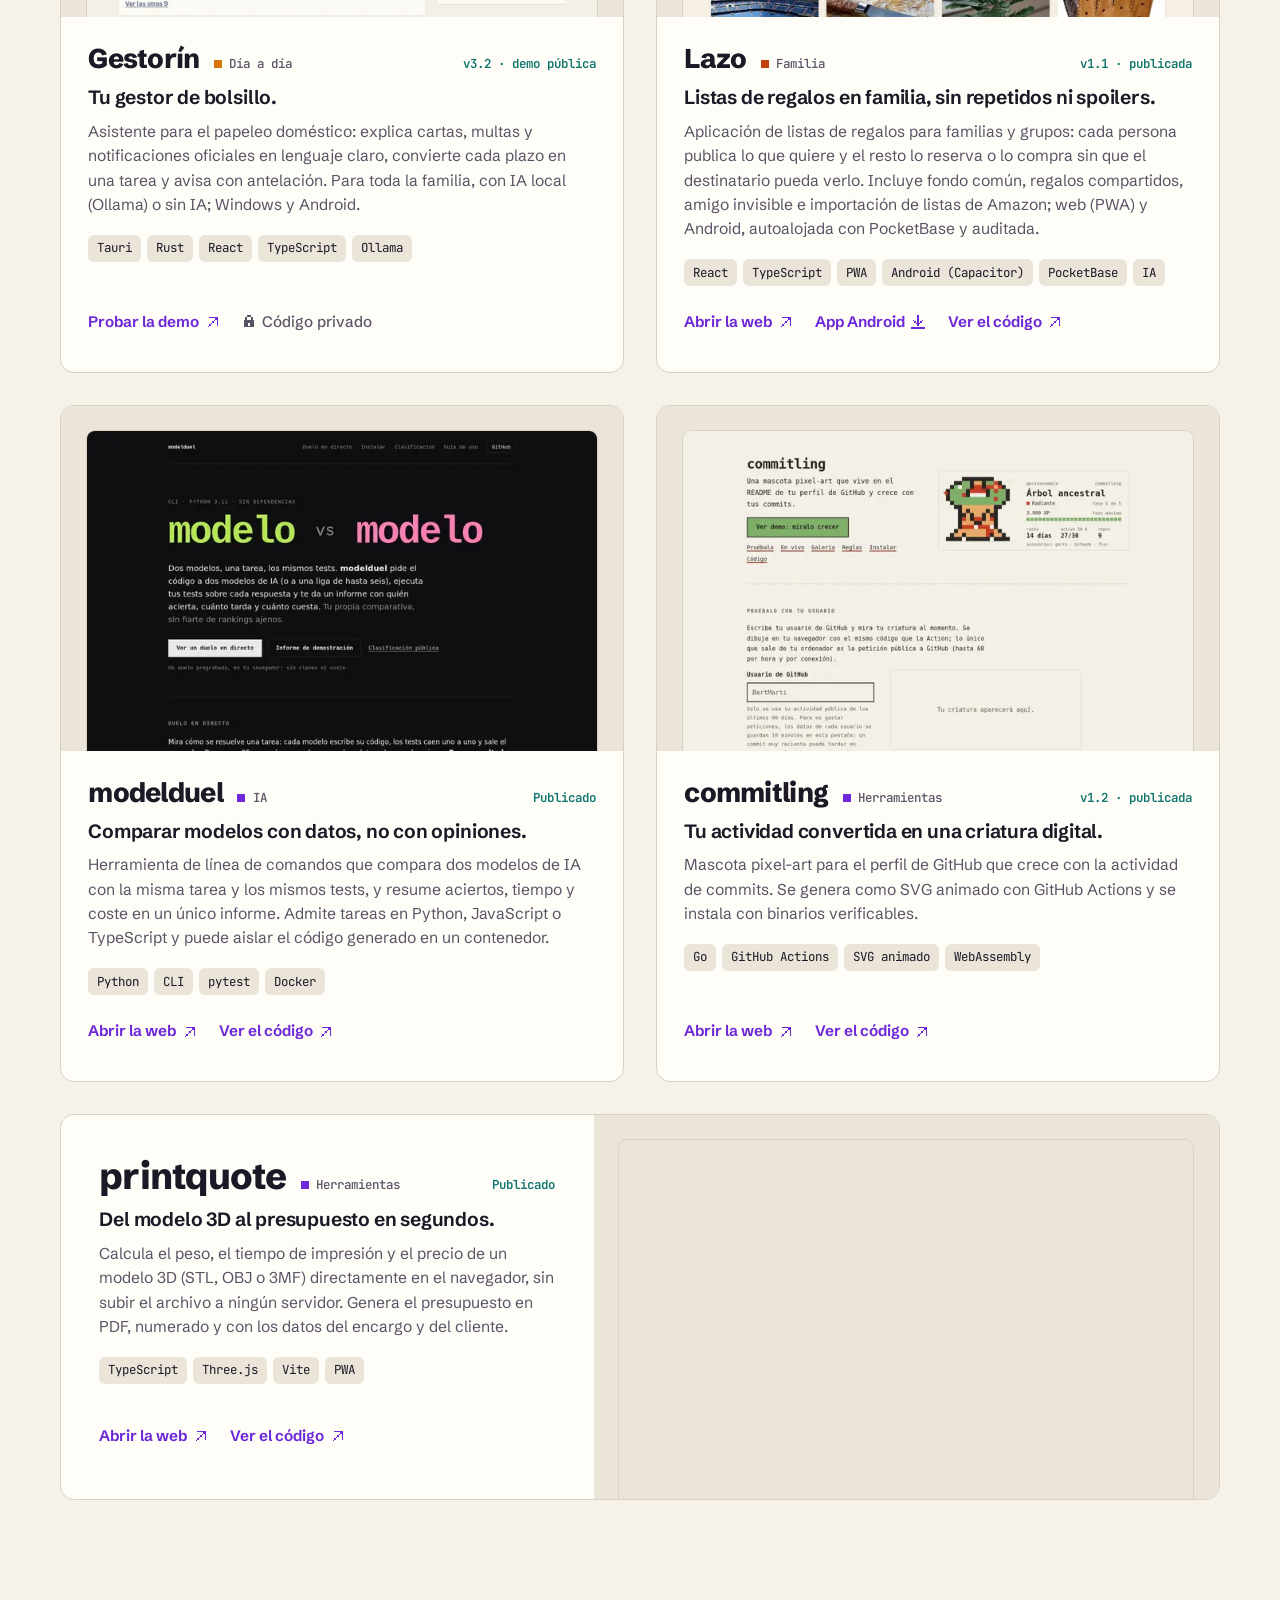
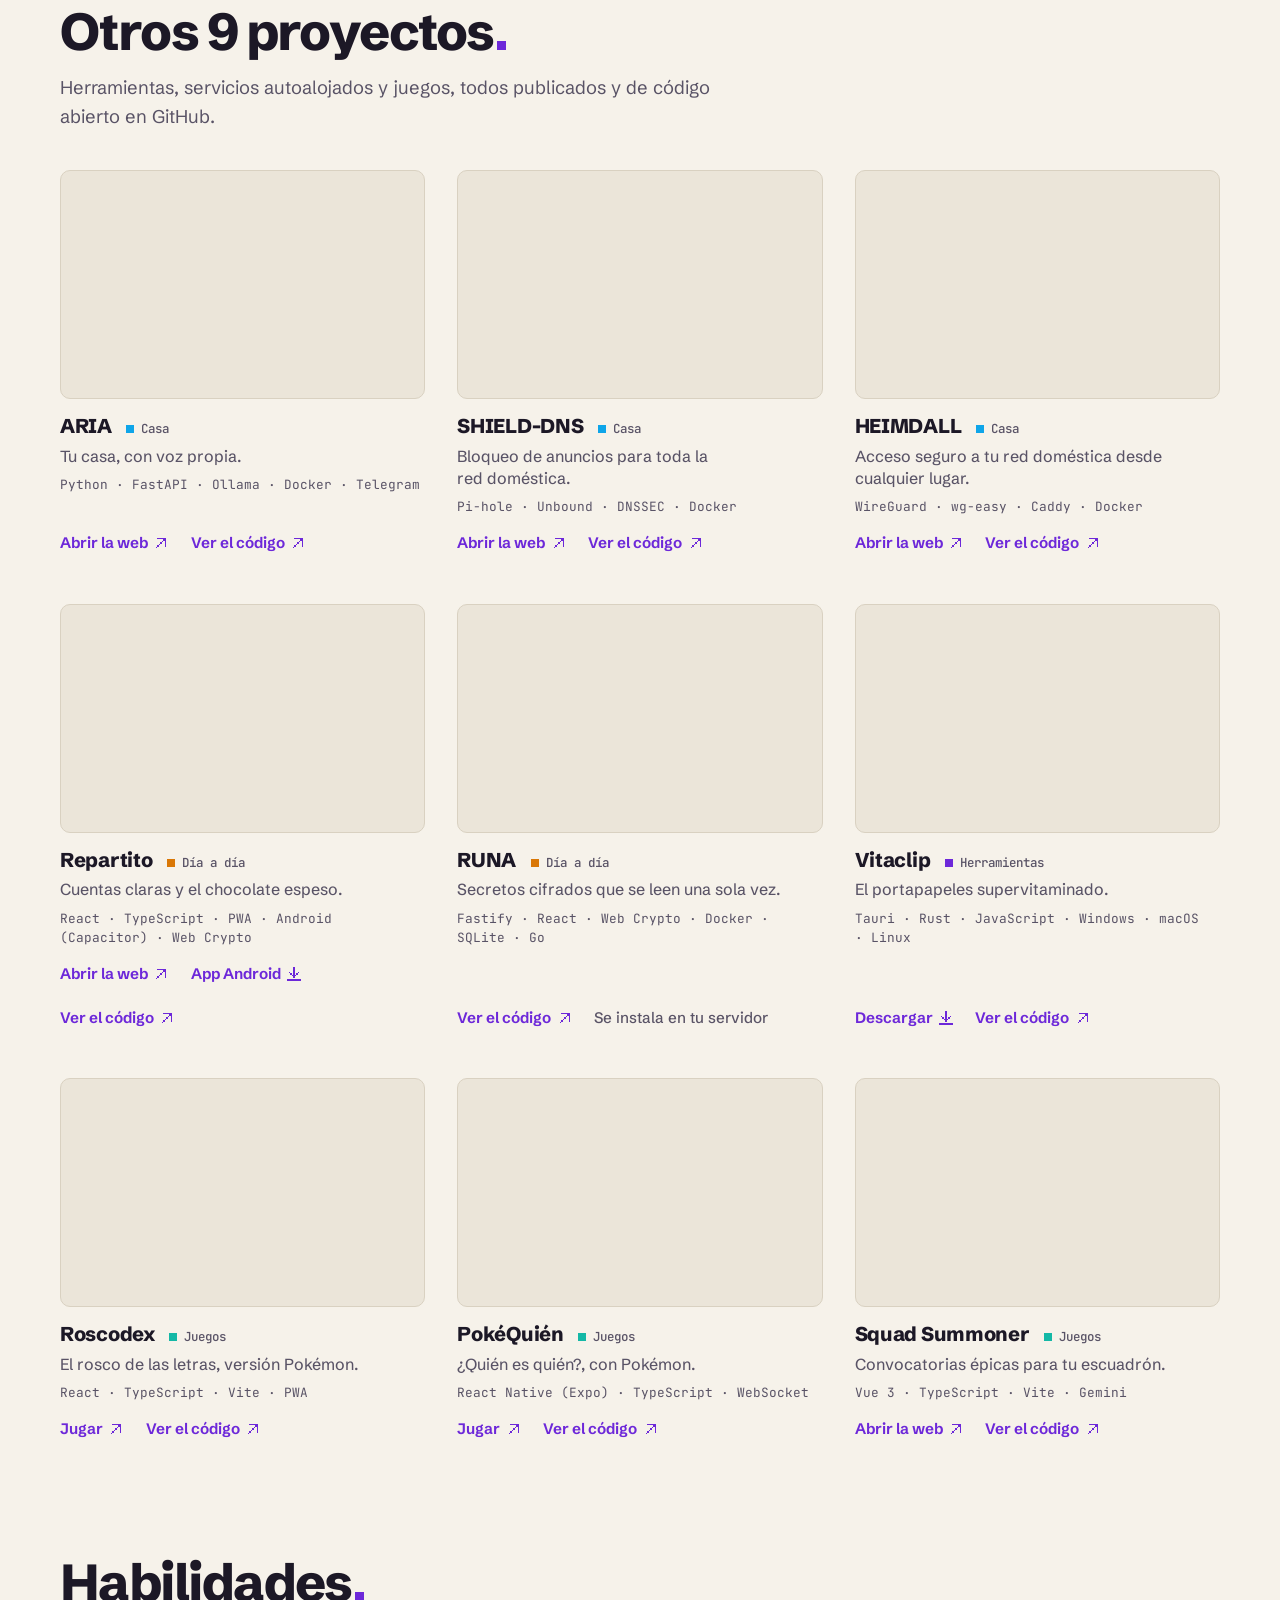
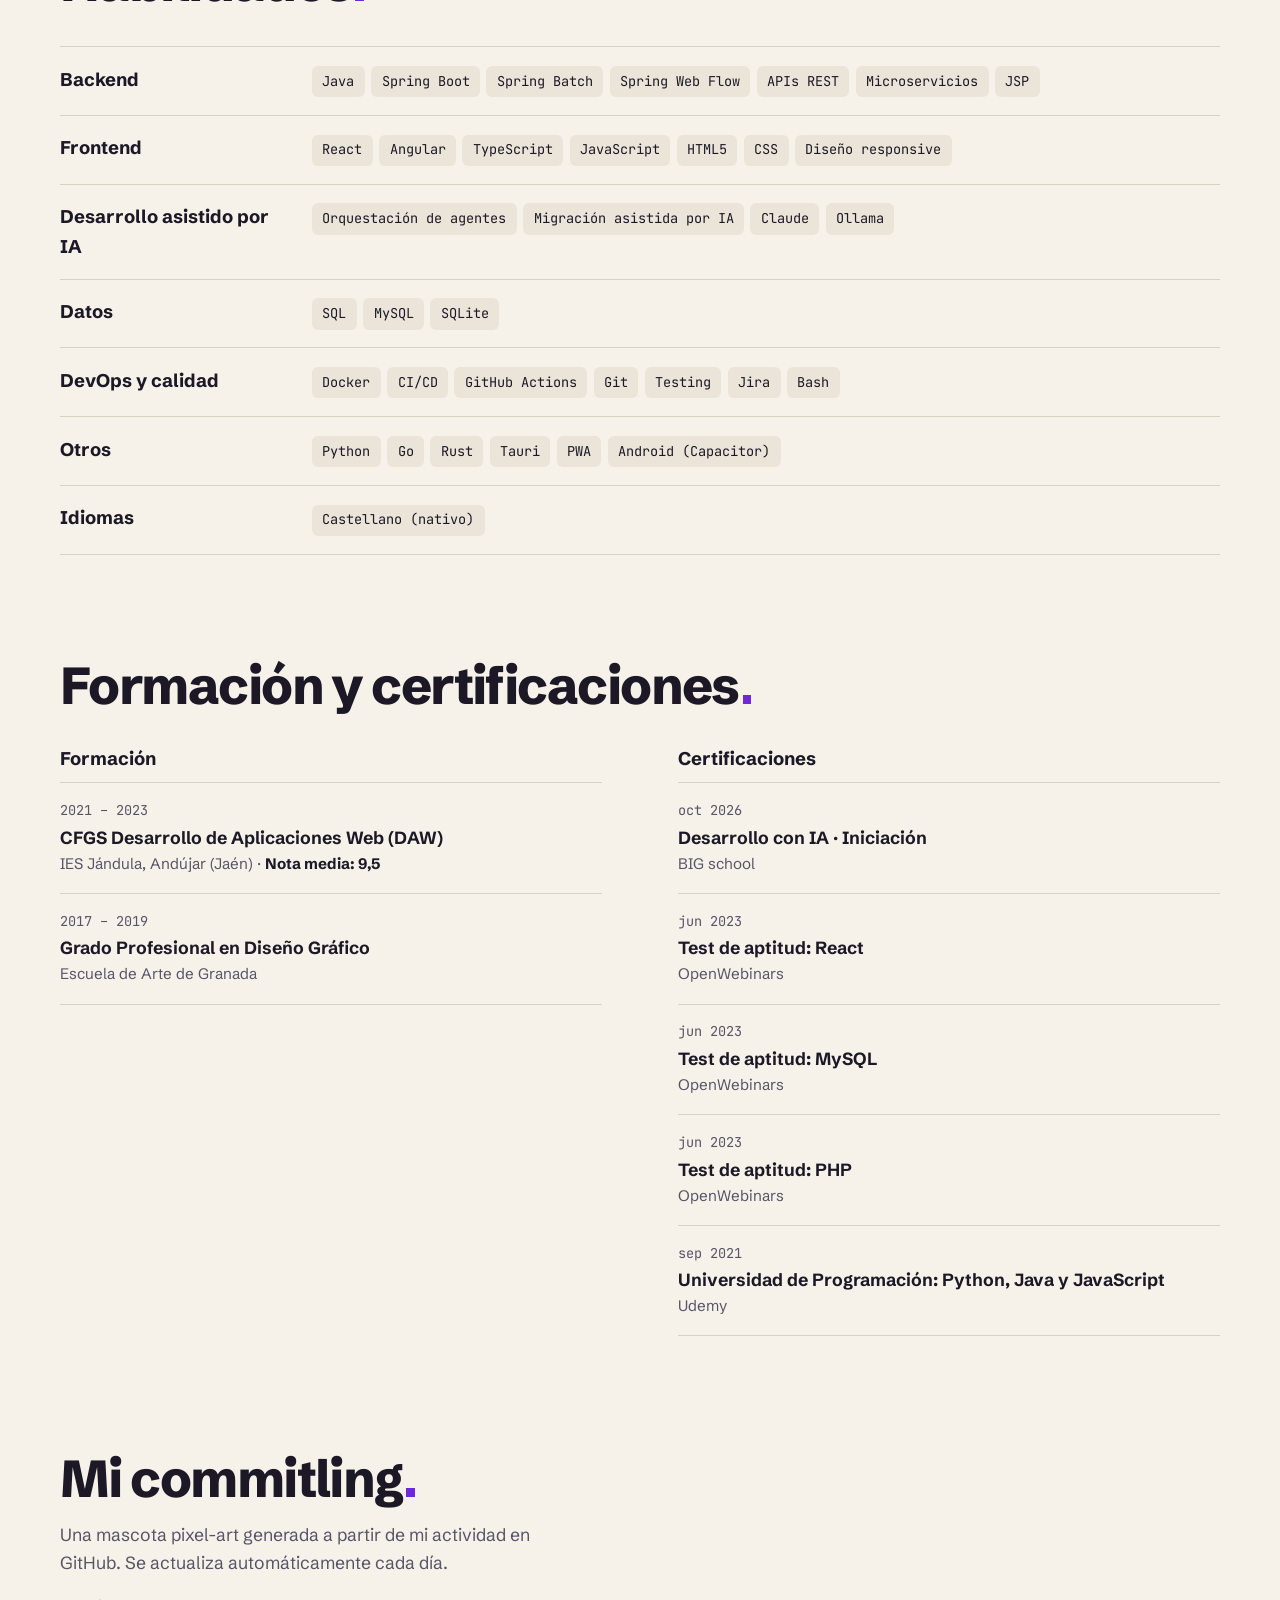
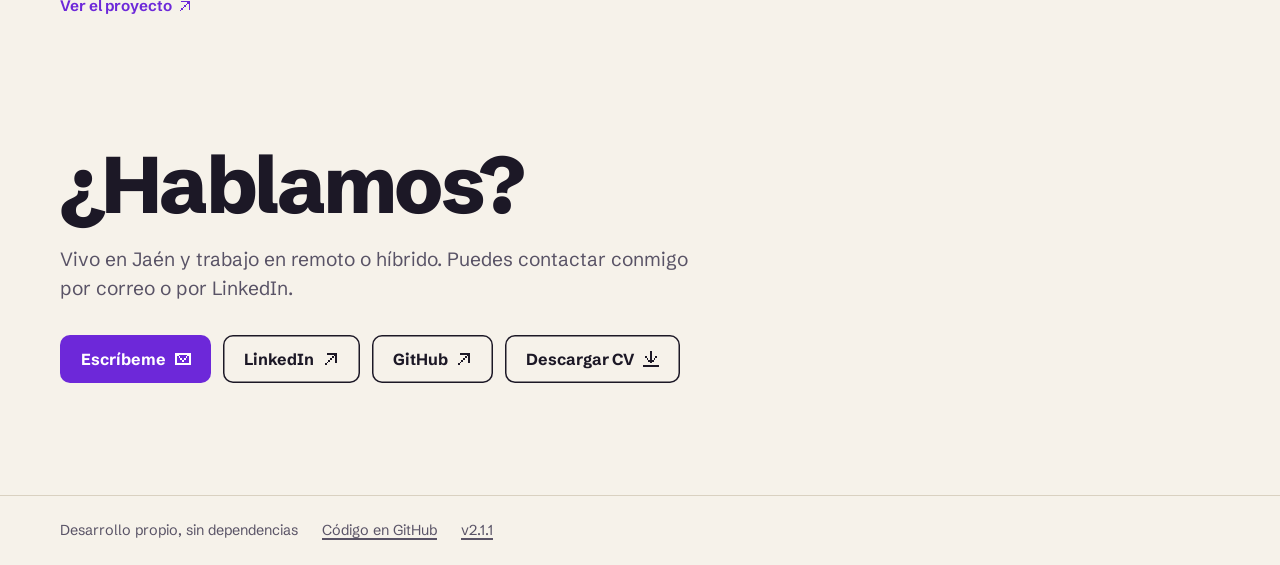
==== commit cfd81c68: "Lazo v1.1 «Lista de Amazon»: descripción y estado al día (v2.1.1) Co-Authored-By: Claude Opus 5.5 <n" ====
--- a/site/index.html
+++ b/site/index.html
@@ -135,9 +135,9 @@
         <li class="feat"><article>
           <a class="shot" href="https://bertmarti.github.io/lazo/" target="_blank" rel="noopener noreferrer" tabindex="-1"><img src="img/proyectos/lazo.webp" width="640" height="400" loading="lazy" decoding="async" alt="Captura de Lazo: el grupo «Navidad en familia» con cada persona en grande, su presupuesto (el tuyo no se ve) y lo más deseado en fotos, en papel crema con terracota"></a>
           <div class="feat-body">
-            <div class="feat-head"><h3>Lazo</h3><span class="tag" data-cat="familia">Familia</span><span class="estado">v1.0 · publicada</span></div>
+            <div class="feat-head"><h3>Lazo</h3><span class="tag" data-cat="familia">Familia</span><span class="estado">v1.1 · publicada</span></div>
             <p class="lema">Listas de regalos en familia, sin repetidos ni spoilers.</p>
-            <p class="desc">Aplicación de listas de regalos para familias y grupos: cada persona publica lo que quiere y el resto lo reserva o lo compra sin que el destinatario pueda verlo. Incluye fondo común, regalos compartidos y amigo invisible; web (PWA) y Android, autoalojada con PocketBase y auditada.</p>
+            <p class="desc">Aplicación de listas de regalos para familias y grupos: cada persona publica lo que quiere y el resto lo reserva o lo compra sin que el destinatario pueda verlo. Incluye fondo común, regalos compartidos, amigo invisible e importación de listas de Amazon; web (PWA) y Android, autoalojada con PocketBase y auditada.</p>
             <ul class="chips" aria-label="Tecnologías"><li>React</li><li>TypeScript</li><li>PWA</li><li>Android (Capacitor)</li><li>PocketBase</li><li>IA</li></ul>
             <p class="links"><a href="https://bertmarti.github.io/lazo/" target="_blank" rel="noopener noreferrer">Abrir la web<span class="vh"> de Lazo</span><svg class="ico" aria-hidden="true" focusable="false" width="18" height="18"><use href="#i-ext"/></svg></a><a href="https://github.com/BertMarti/lazo/releases/latest" target="_blank" rel="noopener noreferrer">App Android<span class="vh"> de Lazo</span><svg class="ico" aria-hidden="true" focusable="false" width="18" height="18"><use href="#i-bajar"/></svg></a><a href="https://github.com/BertMarti/lazo" target="_blank" rel="noopener noreferrer">Ver el código<span class="vh"> de Lazo</span><svg class="ico" aria-hidden="true" focusable="false" width="18" height="18"><use href="#i-ext"/></svg></a></p>
           </div>
@@ -277,6 +277,6 @@
       </div>
     </section>
   </main>
-  <footer class="site-footer"><div class="wrap"><span>Desarrollo propio, sin dependencias</span><a href="https://github.com/BertMarti/BertMarti" target="_blank" rel="noopener noreferrer">Código en GitHub</a><a href="https://github.com/BertMarti/BertMarti/blob/main/CHANGELOG.md" target="_blank" rel="noopener noreferrer">v2.1.0</a></div></footer>
+  <footer class="site-footer"><div class="wrap"><span>Desarrollo propio, sin dependencias</span><a href="https://github.com/BertMarti/BertMarti" target="_blank" rel="noopener noreferrer">Código en GitHub</a><a href="https://github.com/BertMarti/BertMarti/blob/main/CHANGELOG.md" target="_blank" rel="noopener noreferrer">v2.1.1</a></div></footer>
 </body>
 </html>
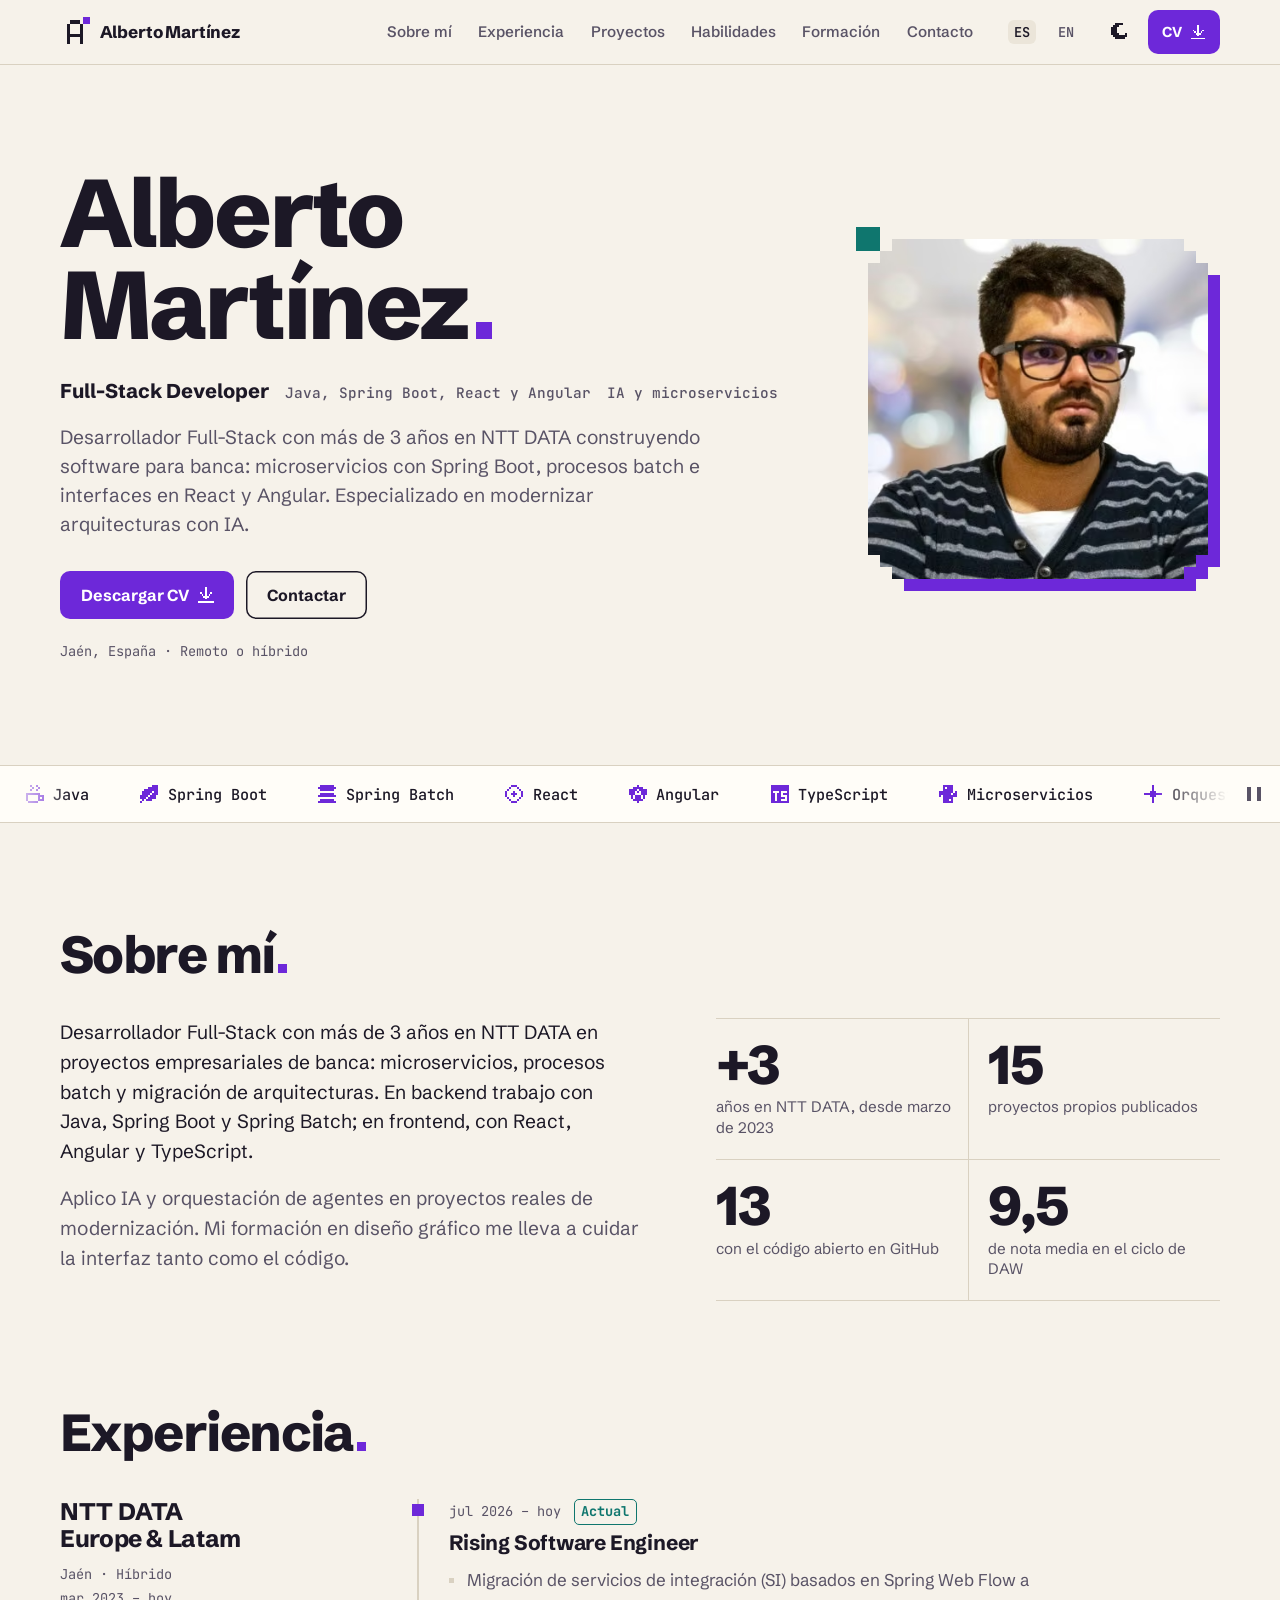
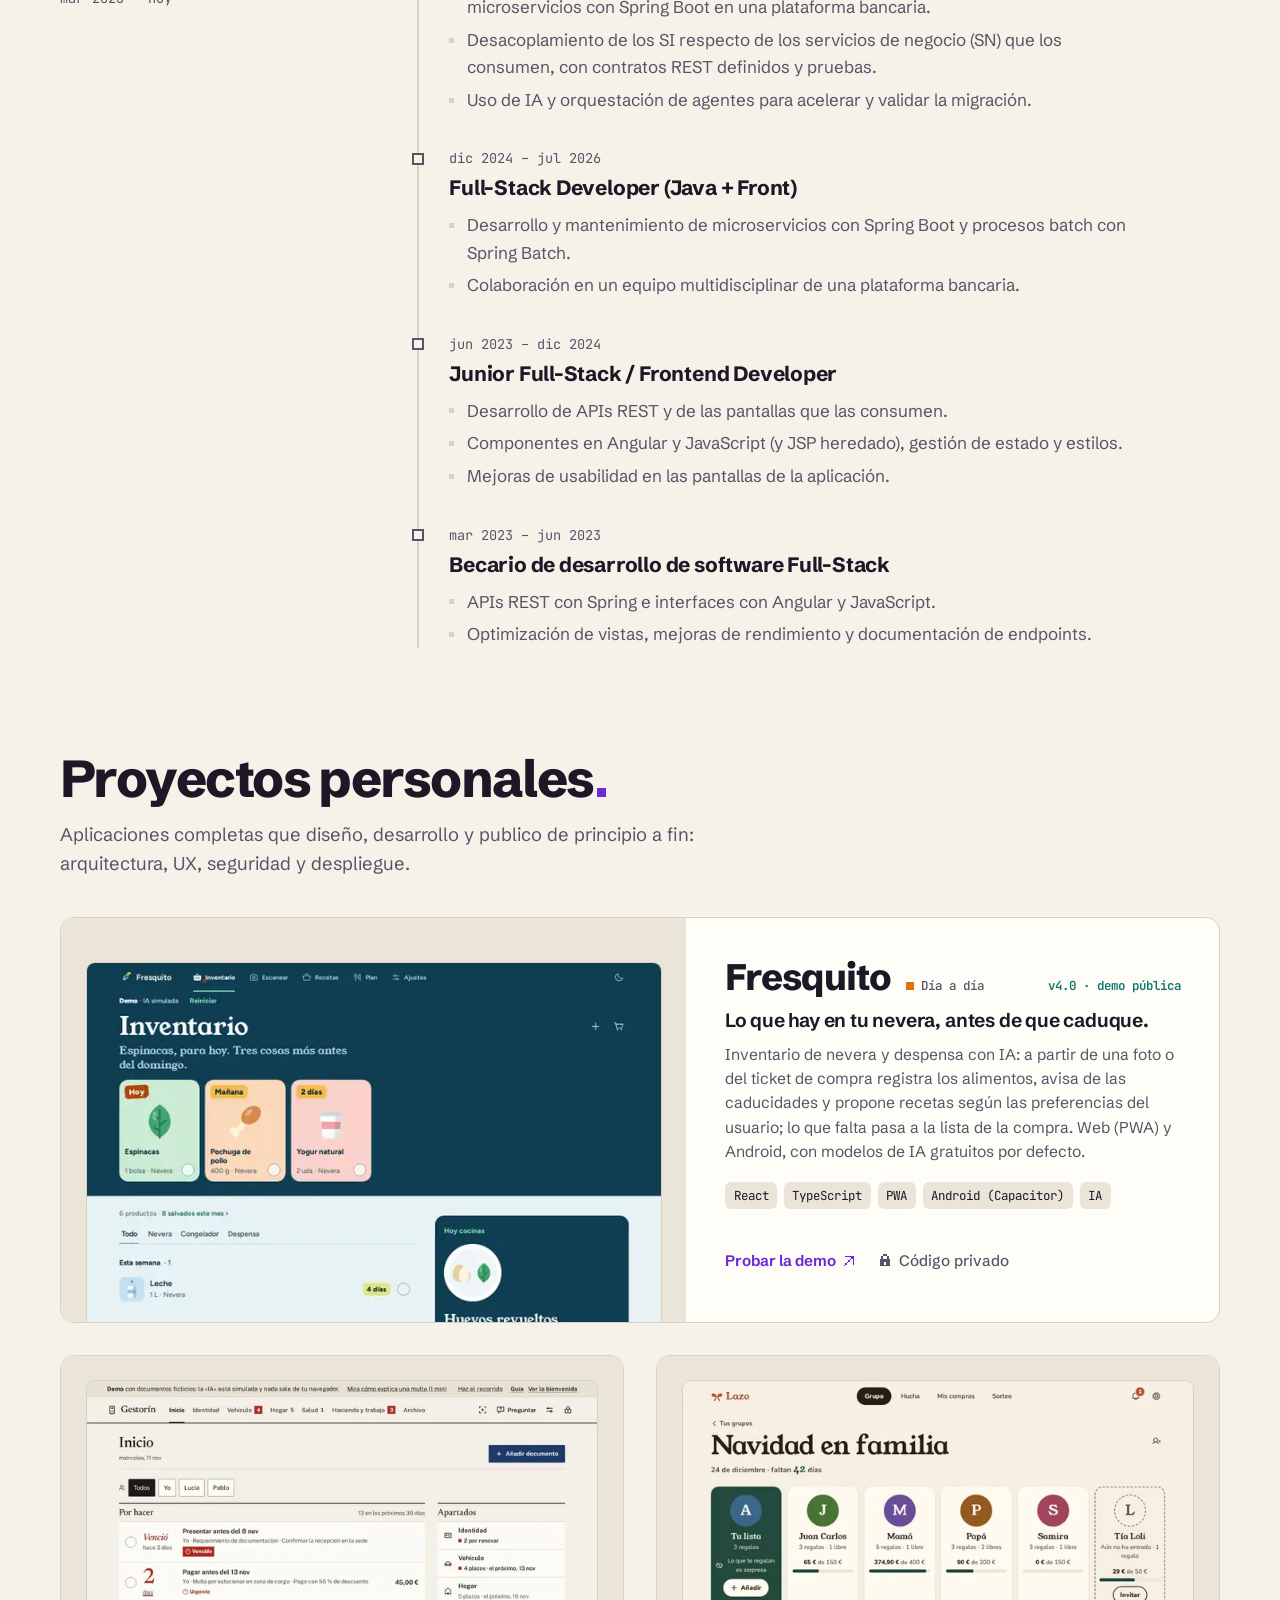
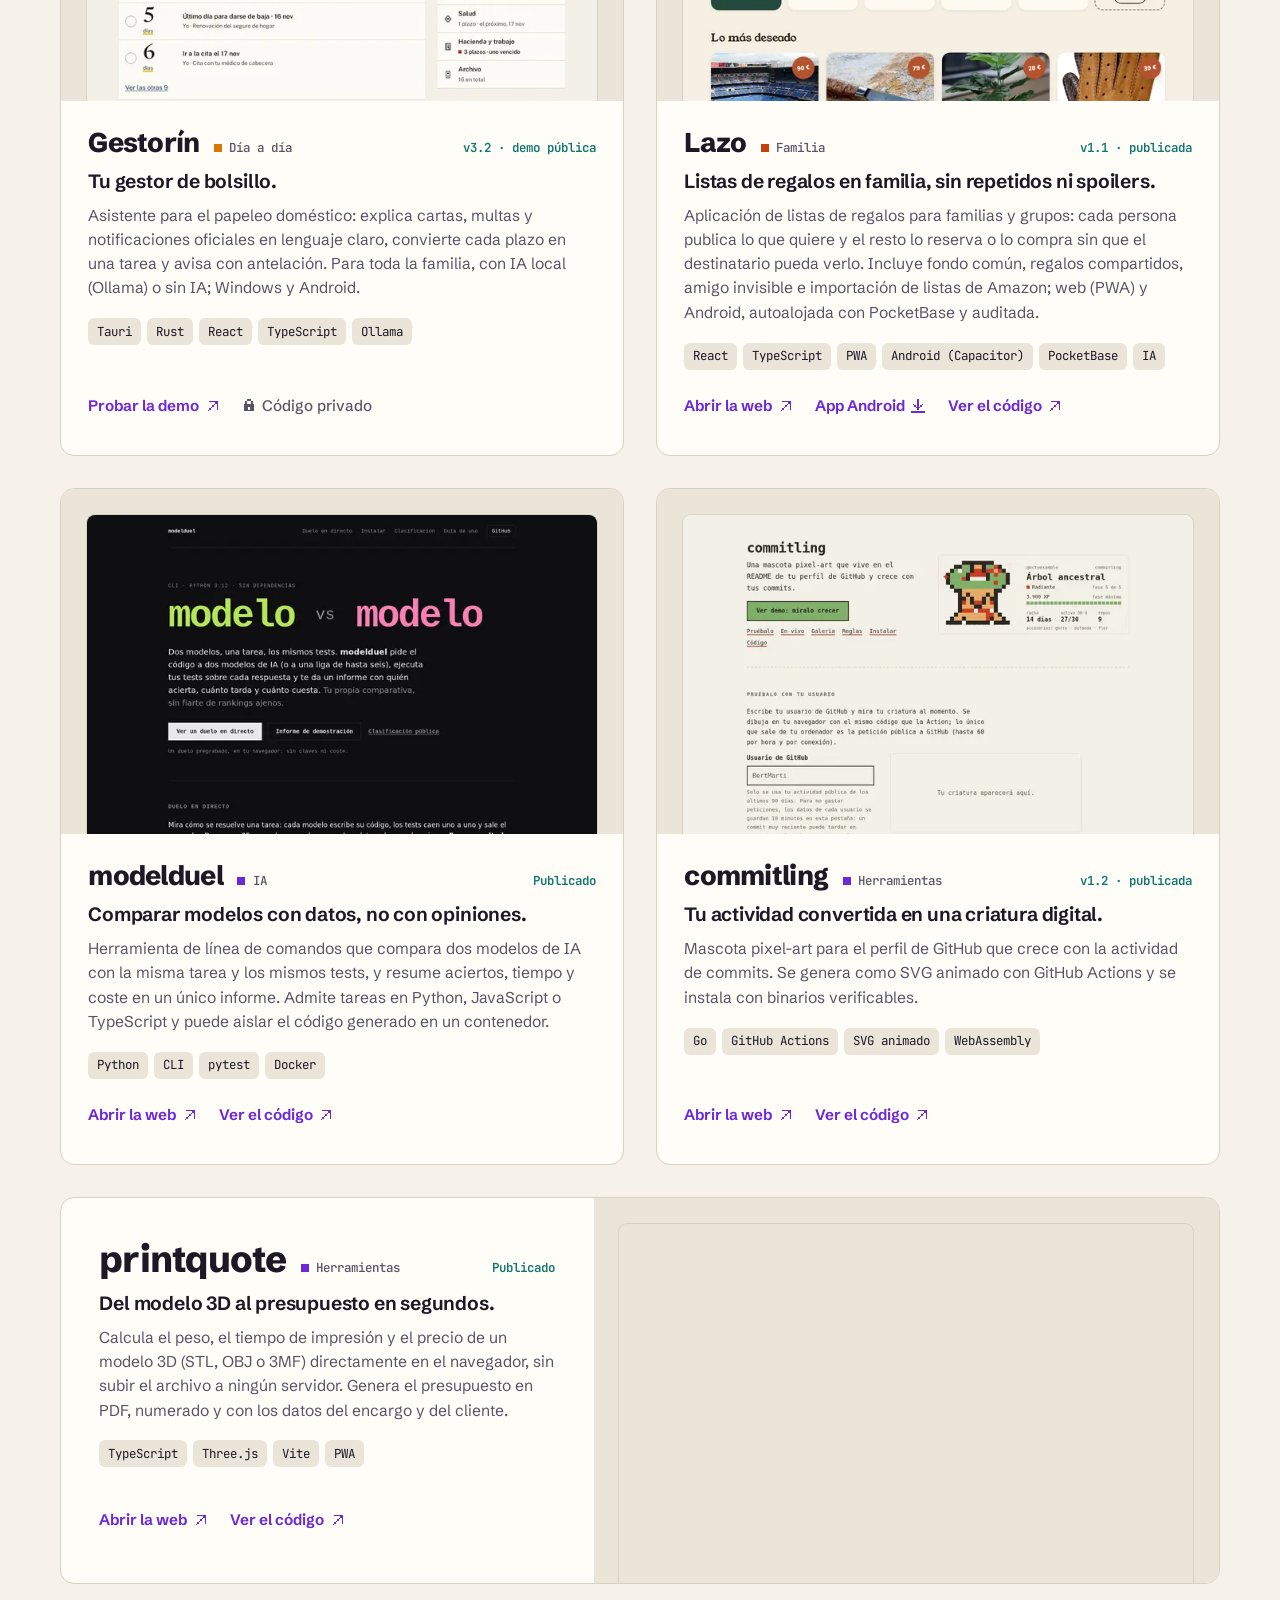
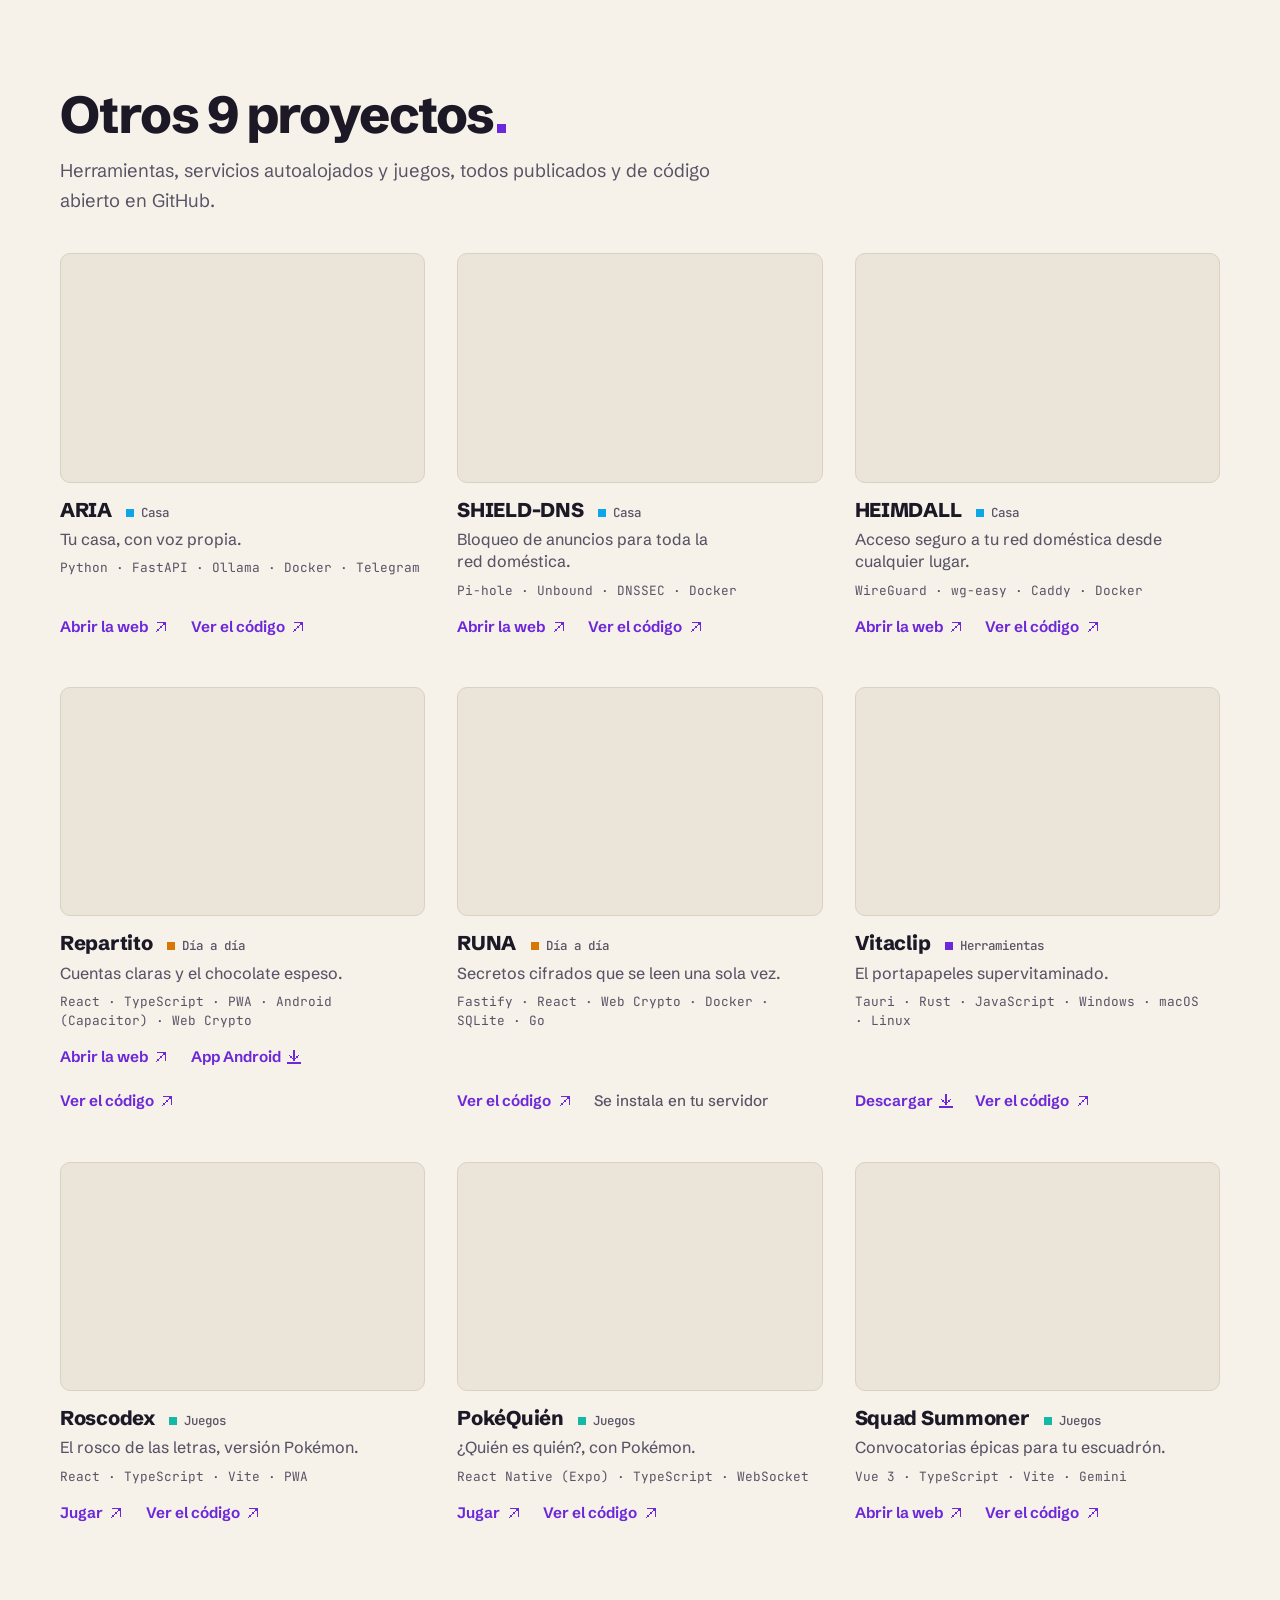
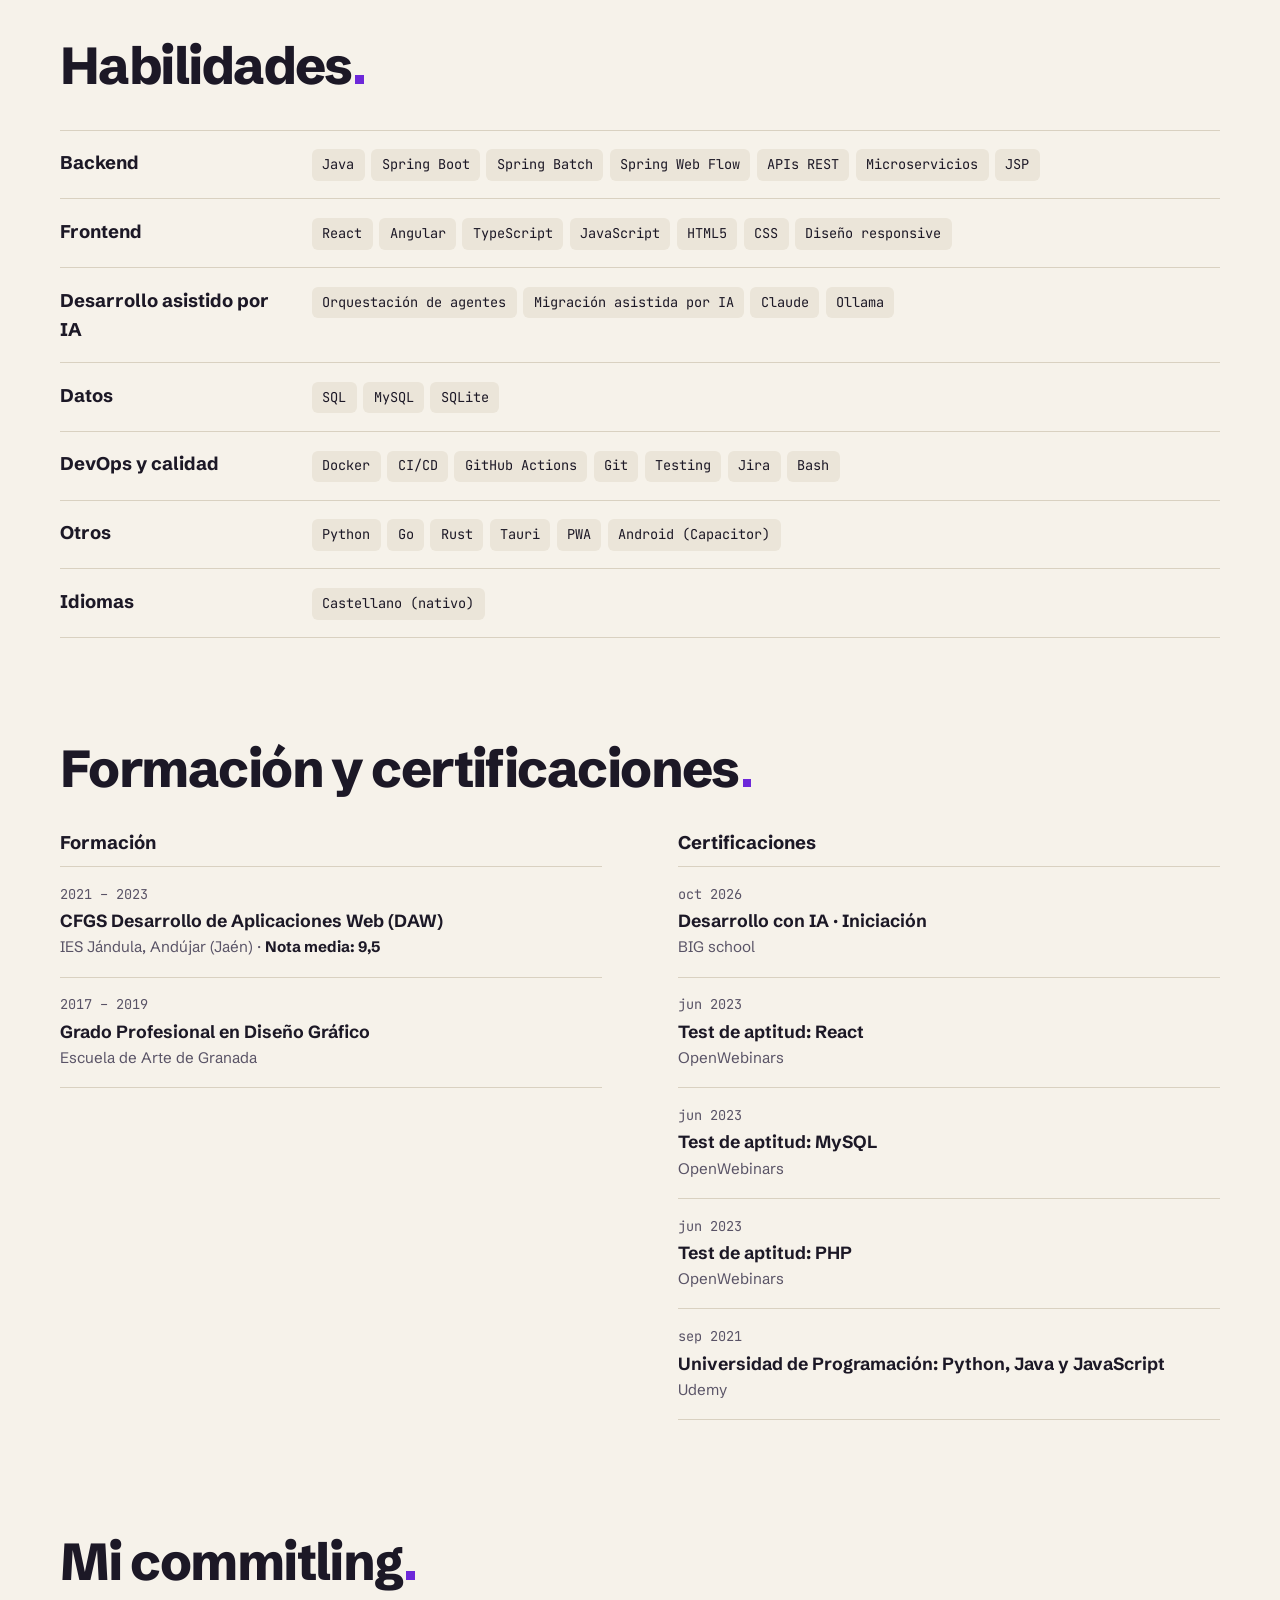
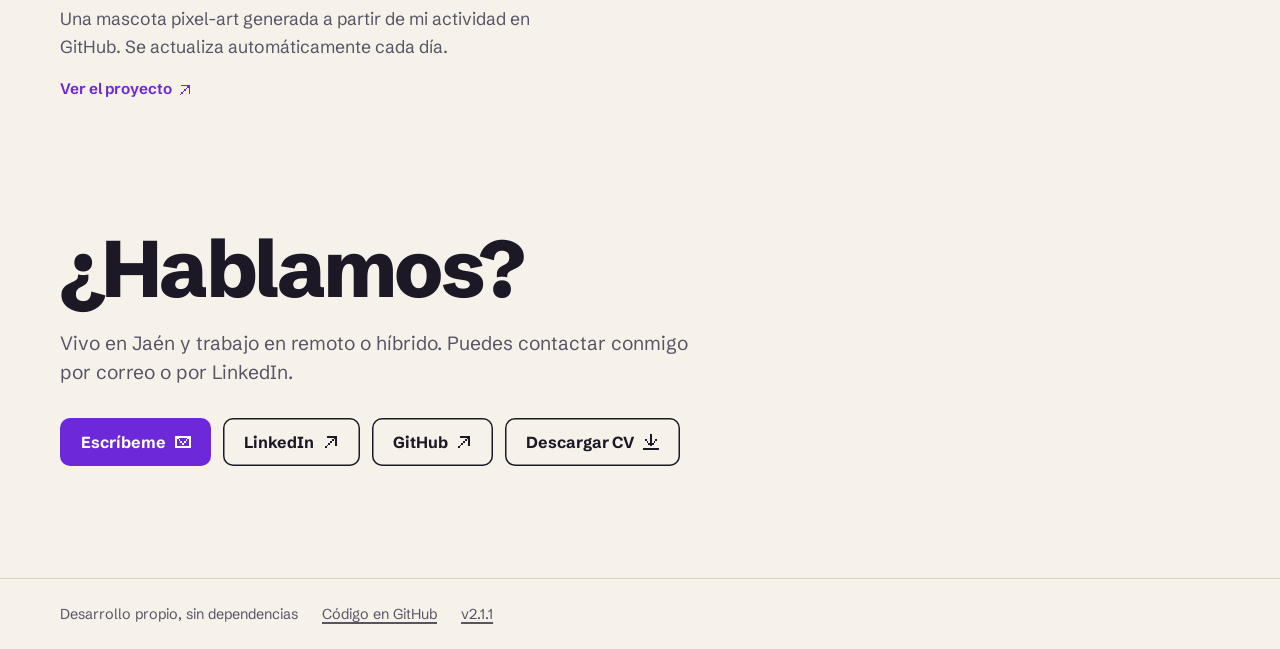
==== commit 83d119d0: "Experiencia: un solo puesto actual, Rising Software Engineer (v2.1.1) Rising Software Engineer (07/2" ====
--- a/site/index.html
+++ b/site/index.html
@@ -88,12 +88,12 @@
           <li class="now">
             <p class="when">jul 2026 – hoy<span class="badge">Actual</span></p>
             <h4>Rising Software Engineer</h4>
-            <ul><li>Desarrollo Full-Stack en proyectos empresariales críticos con Java y Spring.</li></ul>
-          </li>
-          <li class="now">
-            <p class="when">dic 2024 – hoy<span class="badge">Actual</span></p>
-            <h4>Full-Stack Developer (Java + Front) · Arquitectura</h4>
-            <ul><li>Equipo multidisciplinar de arquitectura de una plataforma bancaria.</li><li>Desarrollo y mantenimiento de microservicios con Spring Boot y de procesos batch con Spring Batch.</li><li>Migración asistida por IA (orquestadores de agentes) desde Spring Web Flow.</li></ul>
+            <ul><li>Migración de servicios de integración (SI) basados en Spring Web Flow a microservicios con Spring Boot en una plataforma bancaria.</li><li>Desacoplamiento de los SI respecto de los servicios de negocio (SN) que los consumen, con contratos REST definidos y pruebas.</li><li>Uso de IA y orquestación de agentes para acelerar y validar la migración.</li></ul>
+          </li>
+          <li>
+            <p class="when">dic 2024 – jul 2026</p>
+            <h4>Full-Stack Developer (Java + Front)</h4>
+            <ul><li>Desarrollo y mantenimiento de microservicios con Spring Boot y procesos batch con Spring Batch.</li><li>Colaboración en un equipo multidisciplinar de una plataforma bancaria.</li></ul>
           </li>
           <li>
             <p class="when">jun 2023 – dic 2024</p>
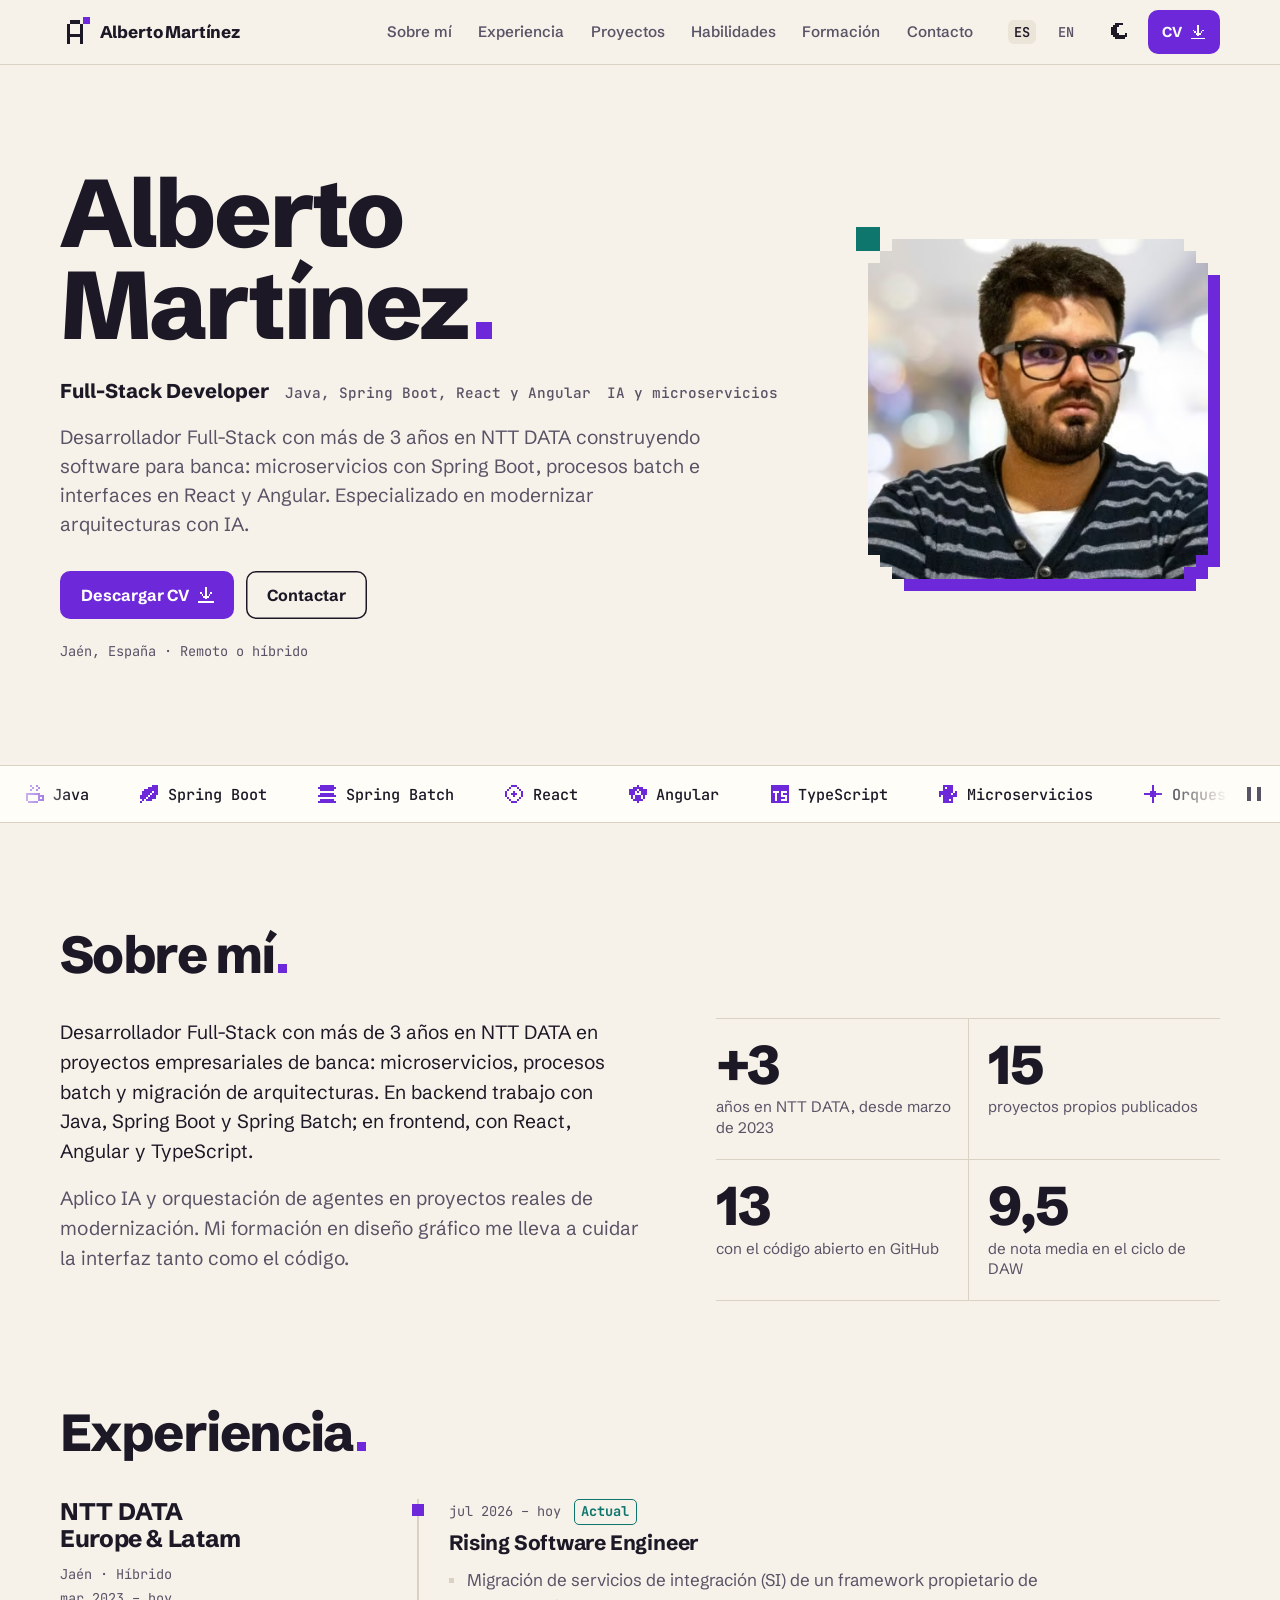
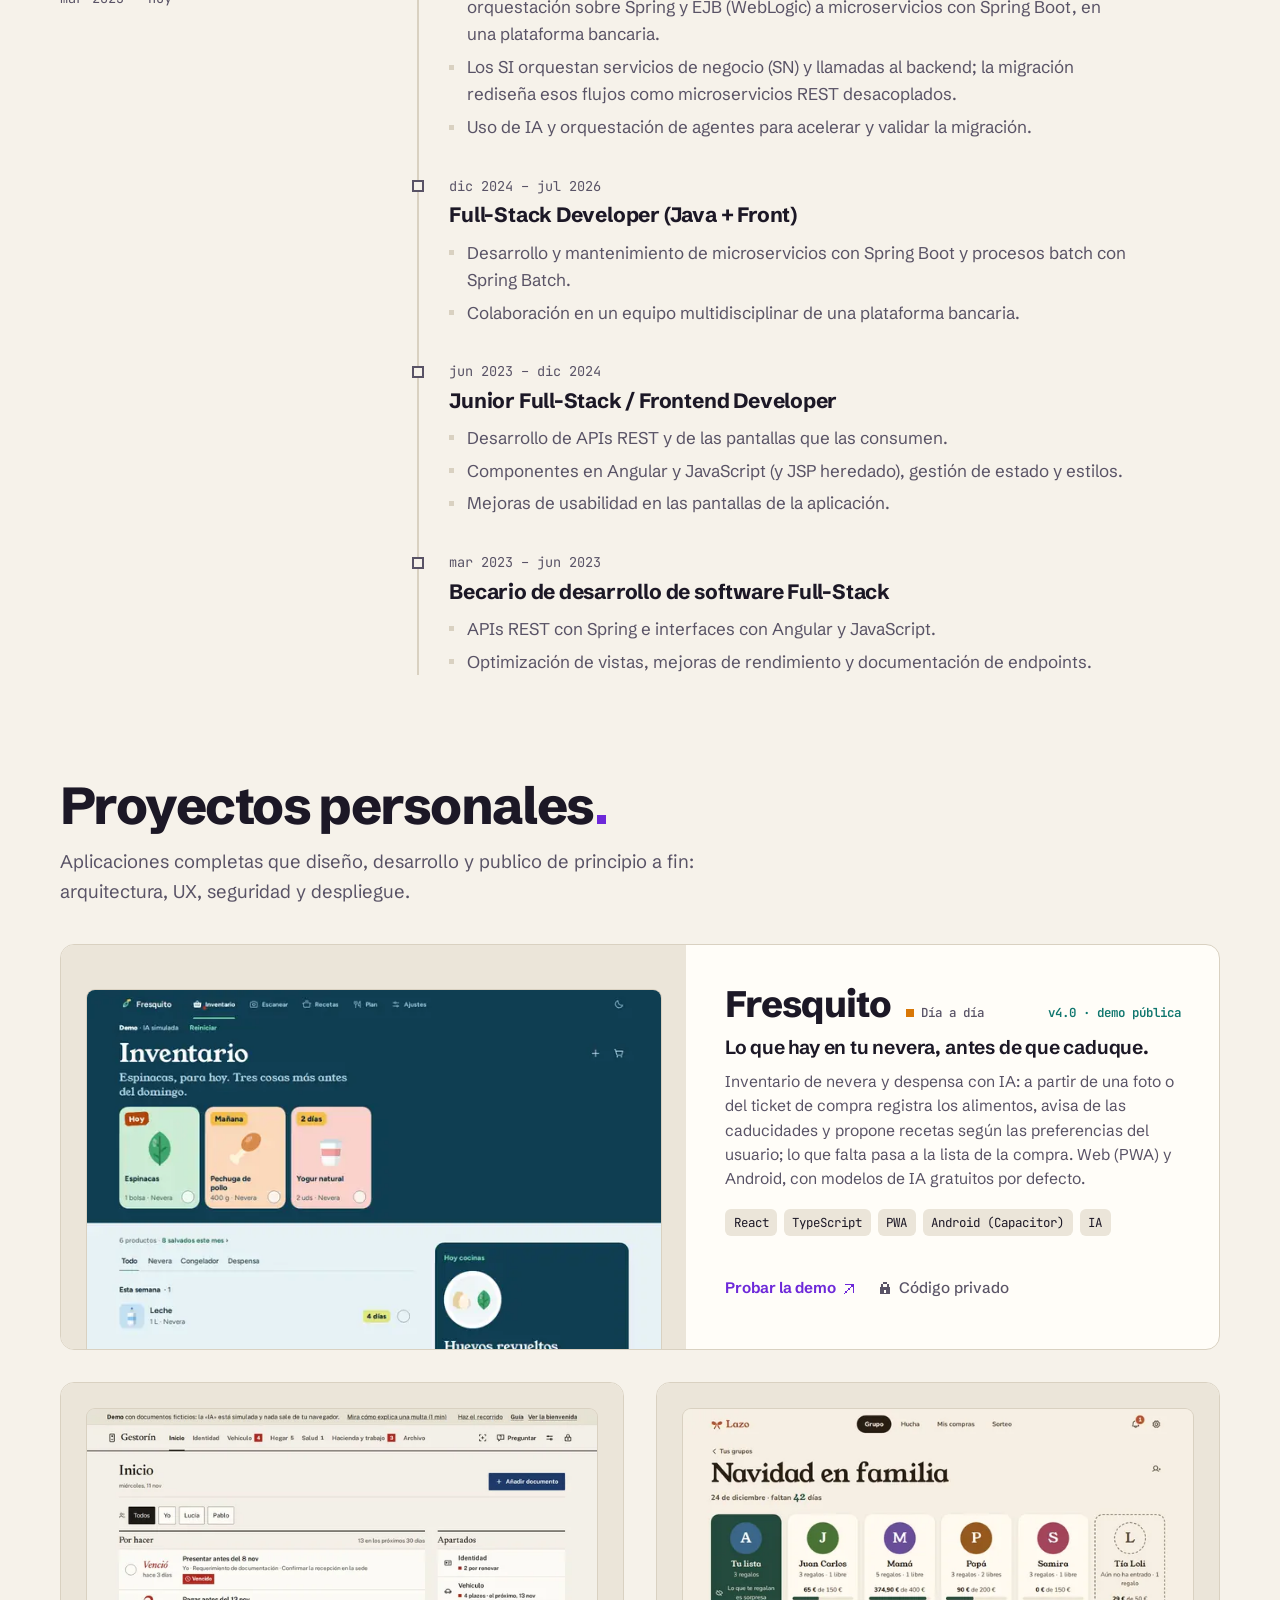
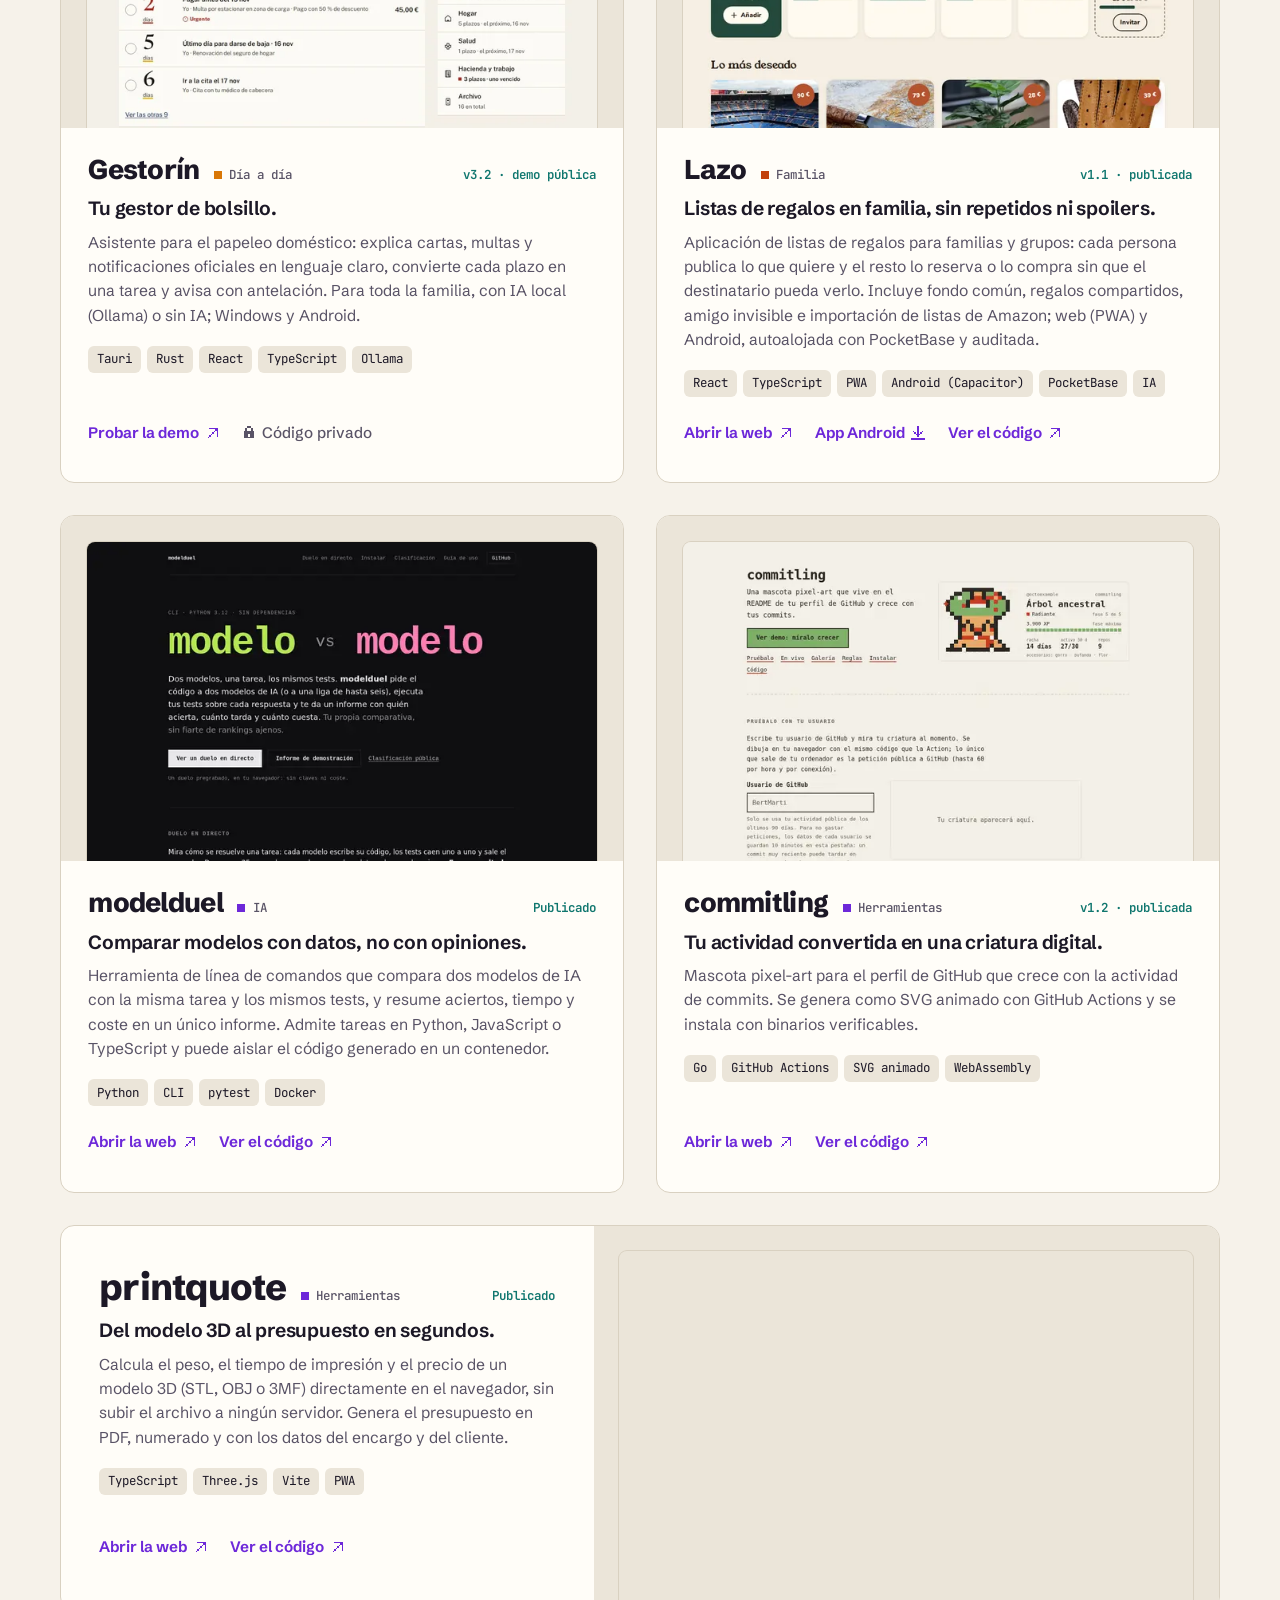
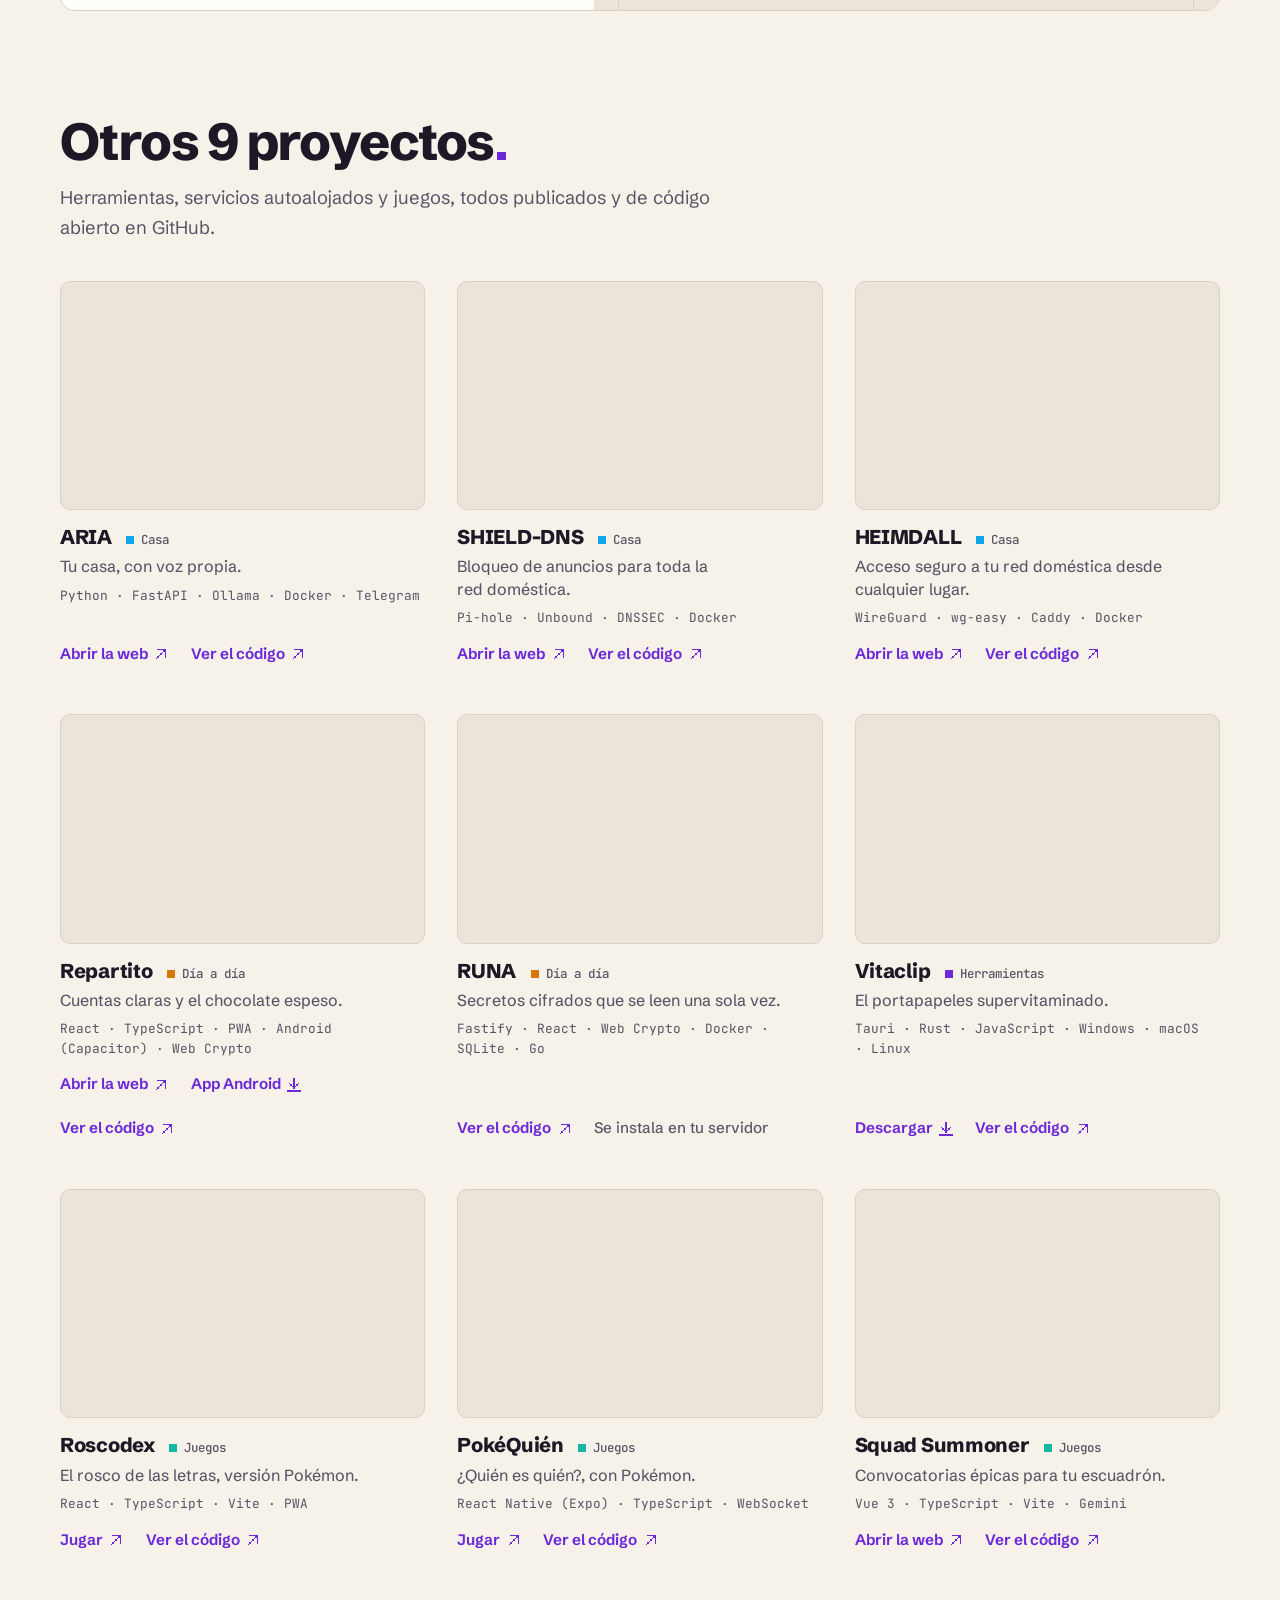
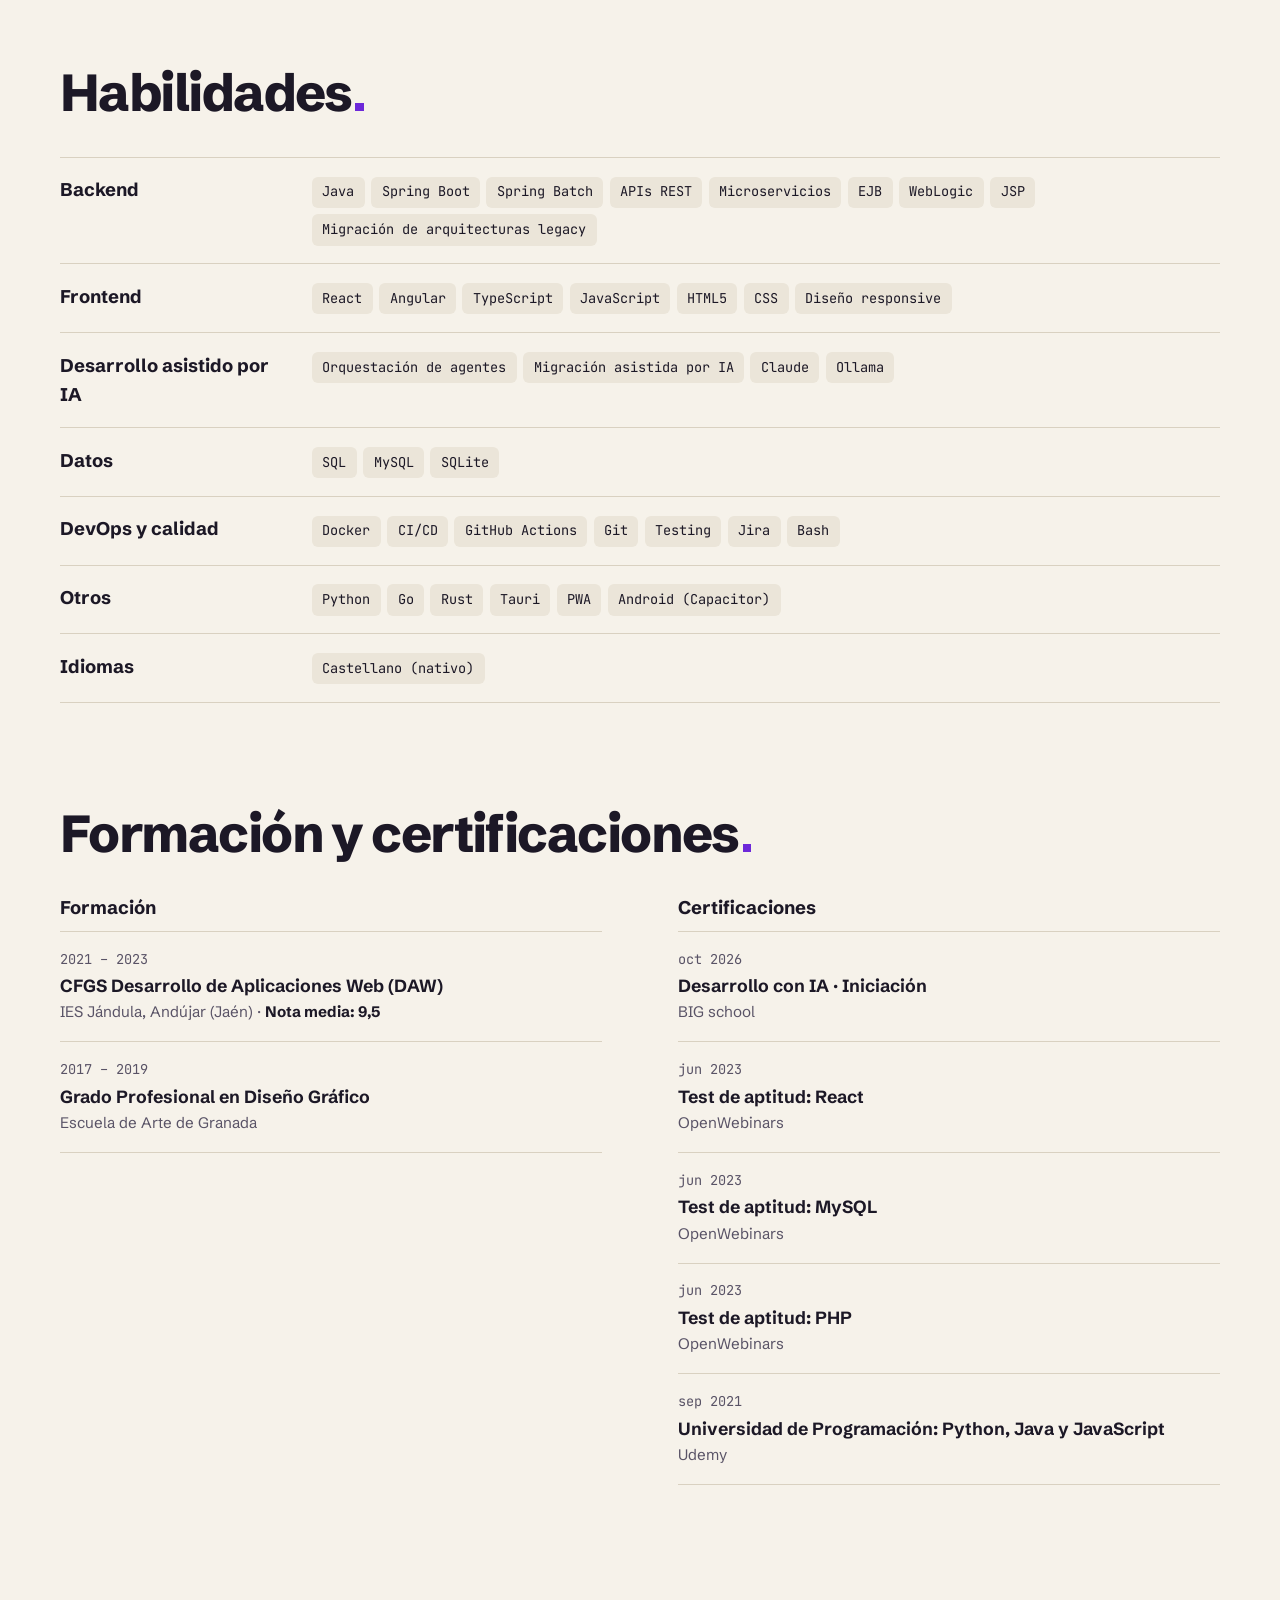
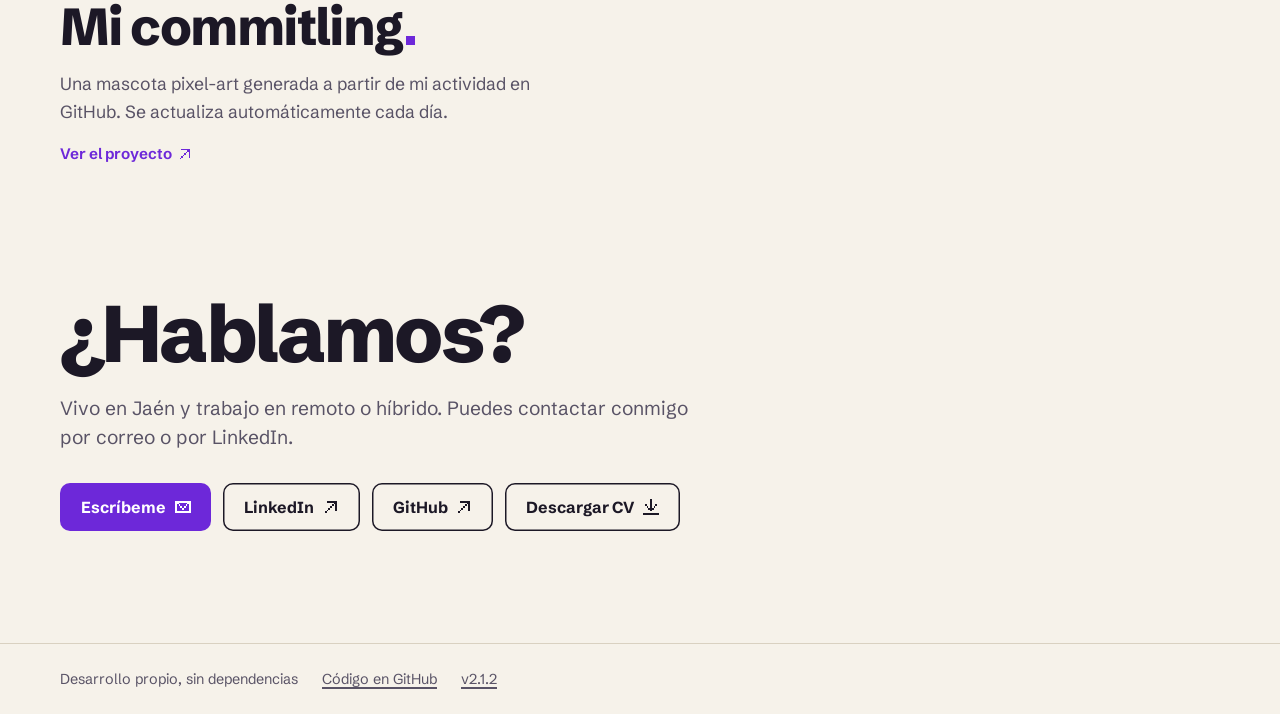
==== commit f79ef8a5: "Experiencia: los SI migran desde un framework propietario sobre Spring y EJB (v2.1.2) No era Spring " ====
--- a/site/index.html
+++ b/site/index.html
@@ -36,7 +36,7 @@
   <link rel="preload" href="fonts/schibsted-grotesk-latin-wght-normal.woff2" as="font" type="font/woff2" crossorigin>
   <link rel="stylesheet" href="styles.css">
   <script src="app.js" defer></script>
-  <script type="application/ld+json">{"@context":"https://schema.org","@type":"Person","name":"Alberto Martínez Moreno","alternateName":"Alberto Martínez","jobTitle":"Full-Stack Developer","description":"Desarrollador Full-Stack con más de 3 años en NTT DATA en proyectos empresariales de banca: microservicios, procesos batch y migración de arquitecturas. En backend trabajo con Java, Spring Boot y Spring Batch; en frontend, con React, Angular y TypeScript. Aplico IA y orquestación de agentes en proyectos reales de modernización. Mi formación en diseño gráfico me lleva a cuidar la interfaz tanto como el código.","url":"https://bertmarti.github.io/BertMarti/","image":"https://bertmarti.github.io/BertMarti/img/alberto.jpg","worksFor":{"@type":"Organization","name":"NTT DATA","url":"https://www.nttdata.com/"},"address":{"@type":"PostalAddress","addressLocality":"Jaén","addressCountry":"ES"},"alumniOf":[{"@type":"EducationalOrganization","name":"IES Jándula, Andújar (Jaén)"},{"@type":"EducationalOrganization","name":"Escuela de Arte de Granada"}],"knowsAbout":["Java","Spring Boot","Spring Batch","Spring Web Flow","APIs REST","Microservicios","JSP","React","Angular","TypeScript","JavaScript","HTML5","CSS","Diseño responsive","Orquestación de agentes","Migración asistida por IA","Claude","Ollama","SQL","MySQL","SQLite","Docker","CI/CD","GitHub Actions","Git","Testing","Jira","Bash","Python","Go","Rust","Tauri","PWA","Android (Capacitor)"],"knowsLanguage":["Castellano"],"sameAs":["https://www.linkedin.com/in/alberto-martinez-moreno/","https://github.com/BertMarti"]}</script>
+  <script type="application/ld+json">{"@context":"https://schema.org","@type":"Person","name":"Alberto Martínez Moreno","alternateName":"Alberto Martínez","jobTitle":"Full-Stack Developer","description":"Desarrollador Full-Stack con más de 3 años en NTT DATA en proyectos empresariales de banca: microservicios, procesos batch y migración de arquitecturas. En backend trabajo con Java, Spring Boot y Spring Batch; en frontend, con React, Angular y TypeScript. Aplico IA y orquestación de agentes en proyectos reales de modernización. Mi formación en diseño gráfico me lleva a cuidar la interfaz tanto como el código.","url":"https://bertmarti.github.io/BertMarti/","image":"https://bertmarti.github.io/BertMarti/img/alberto.jpg","worksFor":{"@type":"Organization","name":"NTT DATA","url":"https://www.nttdata.com/"},"address":{"@type":"PostalAddress","addressLocality":"Jaén","addressCountry":"ES"},"alumniOf":[{"@type":"EducationalOrganization","name":"IES Jándula, Andújar (Jaén)"},{"@type":"EducationalOrganization","name":"Escuela de Arte de Granada"}],"knowsAbout":["Java","Spring Boot","Spring Batch","APIs REST","Microservicios","EJB","WebLogic","JSP","Migración de arquitecturas legacy","React","Angular","TypeScript","JavaScript","HTML5","CSS","Diseño responsive","Orquestación de agentes","Migración asistida por IA","Claude","Ollama","SQL","MySQL","SQLite","Docker","CI/CD","GitHub Actions","Git","Testing","Jira","Bash","Python","Go","Rust","Tauri","PWA","Android (Capacitor)"],"knowsLanguage":["Castellano"],"sameAs":["https://www.linkedin.com/in/alberto-martinez-moreno/","https://github.com/BertMarti"]}</script>
 </head>
 <body>
   <svg class="sprite" aria-hidden="true" focusable="false" width="0" height="0"><symbol id="i-ext" viewBox="0 0 9 9"><path d="M2 1h6v1h-6zM6 2h2v1h-2zM5 3h1v1h-1zM7 3h1v1h-1zM4 4h1v1h-1zM7 4h1v1h-1zM3 5h1v1h-1zM7 5h1v1h-1zM2 6h1v1h-1zM7 6h1v1h-1zM1 7h1v1h-1z"/></symbol><symbol id="i-bajar" viewBox="0 0 9 9"><path d="M4 0h1v1h-1zM4 1h1v1h-1zM4 2h1v1h-1zM1 3h1v1h-1zM4 3h1v1h-1zM7 3h1v1h-1zM2 4h1v1h-1zM4 4h1v1h-1zM6 4h1v1h-1zM3 5h3v1h-3zM4 6h1v1h-1zM0 8h9v1h-9z"/></symbol><symbol id="i-correo" viewBox="0 0 9 9"><path d="M0 1h9v1h-9zM0 2h2v1h-2zM7 2h2v1h-2zM0 3h1v1h-1zM2 3h1v1h-1zM6 3h1v1h-1zM8 3h1v1h-1zM0 4h1v1h-1zM3 4h1v1h-1zM5 4h1v1h-1zM8 4h1v1h-1zM0 5h1v1h-1zM4 5h1v1h-1zM8 5h1v1h-1zM0 6h1v1h-1zM8 6h1v1h-1zM0 7h9v1h-9z"/></symbol><symbol id="i-sol" viewBox="0 0 9 9"><path d="M4 0h1v1h-1zM1 1h1v1h-1zM7 1h1v1h-1zM3 2h3v1h-3zM2 3h5v1h-5zM0 4h1v1h-1zM2 4h5v1h-5zM8 4h1v1h-1zM2 5h5v1h-5zM3 6h3v1h-3zM1 7h1v1h-1zM7 7h1v1h-1zM4 8h1v1h-1z"/></symbol><symbol id="i-luna" viewBox="0 0 9 9"><path d="M3 0h4v1h-4zM2 1h3v1h-3zM1 2h3v1h-3zM1 3h3v1h-3zM1 4h3v1h-3zM1 5h4v1h-4zM8 5h1v1h-1zM2 6h7v1h-7zM3 7h5v1h-5z"/></symbol><symbol id="i-pausa" viewBox="0 0 9 9"><path d="M1 1h2v1h-2zM6 1h2v1h-2zM1 2h2v1h-2zM6 2h2v1h-2zM1 3h2v1h-2zM6 3h2v1h-2zM1 4h2v1h-2zM6 4h2v1h-2zM1 5h2v1h-2zM6 5h2v1h-2zM1 6h2v1h-2zM6 6h2v1h-2zM1 7h2v1h-2zM6 7h2v1h-2z"/></symbol><symbol id="i-play" viewBox="0 0 9 9"><path d="M2 1h1v1h-1zM2 2h3v1h-3zM2 3h5v1h-5zM2 4h7v1h-7zM2 5h5v1h-5zM2 6h3v1h-3zM2 7h1v1h-1z"/></symbol><symbol id="i-candado" viewBox="0 0 9 9"><path d="M3 0h3v1h-3zM2 1h1v1h-1zM6 1h1v1h-1zM2 2h1v1h-1zM6 2h1v1h-1zM1 3h7v1h-7zM1 4h7v1h-7zM1 5h3v1h-3zM5 5h3v1h-3zM1 6h3v1h-3zM5 6h3v1h-3zM1 7h7v1h-7z"/></symbol><symbol id="i-taza" viewBox="0 0 9 9"><path d="M2 0h1v1h-1zM5 0h1v1h-1zM3 1h1v1h-1zM6 1h1v1h-1zM2 2h1v1h-1zM5 2h1v1h-1zM0 4h7v1h-7zM0 5h1v1h-1zM6 5h3v1h-3zM0 6h1v1h-1zM6 6h1v1h-1zM8 6h1v1h-1zM0 7h1v1h-1zM6 7h3v1h-3zM1 8h5v1h-5z"/></symbol><symbol id="i-hoja" viewBox="0 0 9 9"><path d="M6 0h3v1h-3zM4 1h5v1h-5zM2 2h7v1h-7zM1 3h5v1h-5zM7 3h2v1h-2zM1 4h4v1h-4zM6 4h3v1h-3zM0 5h4v1h-4zM5 5h3v1h-3zM0 6h3v1h-3zM4 6h4v1h-4zM1 7h1v1h-1zM3 7h3v1h-3zM0 8h1v1h-1z"/></symbol><symbol id="i-capas" viewBox="0 0 9 9"><path d="M1 0h7v1h-7zM0 1h9v1h-9zM1 2h7v1h-7zM1 4h7v1h-7zM0 5h9v1h-9zM1 7h7v1h-7zM0 8h9v1h-9z"/></symbol><symbol id="i-atomo" viewBox="0 0 9 9"><path d="M3 0h3v1h-3zM2 1h1v1h-1zM6 1h1v1h-1zM1 2h1v1h-1zM7 2h1v1h-1zM0 3h1v1h-1zM4 3h1v1h-1zM8 3h1v1h-1zM0 4h1v1h-1zM3 4h3v1h-3zM8 4h1v1h-1zM0 5h1v1h-1zM4 5h1v1h-1zM8 5h1v1h-1zM1 6h1v1h-1zM7 6h1v1h-1zM2 7h1v1h-1zM6 7h1v1h-1zM3 8h3v1h-3z"/></symbol><symbol id="i-escudo" viewBox="0 0 9 9"><path d="M4 0h1v1h-1zM2 1h5v1h-5zM0 2h4v1h-4zM5 2h4v1h-4zM0 3h3v1h-3zM4 3h1v1h-1zM6 3h3v1h-3zM0 4h3v1h-3zM6 4h3v1h-3zM1 5h1v1h-1zM3 5h3v1h-3zM7 5h1v1h-1zM1 6h1v1h-1zM3 6h3v1h-3zM7 6h1v1h-1zM2 7h5v1h-5zM4 8h1v1h-1z"/></symbol><symbol id="i-ts" viewBox="0 0 9 9"><path d="M0 0h9v1h-9zM0 1h9v1h-9zM0 2h9v1h-9zM0 3h1v1h-1zM4 3h1v1h-1zM8 3h1v1h-1zM0 4h2v1h-2zM3 4h2v1h-2zM6 4h3v1h-3zM0 5h2v1h-2zM3 5h2v1h-2zM8 5h1v1h-1zM0 6h2v1h-2zM3 6h4v1h-4zM8 6h1v1h-1zM0 7h2v1h-2zM3 7h2v1h-2zM8 7h1v1h-1zM0 8h9v1h-9z"/></symbol><symbol id="i-bloques" viewBox="0 0 9 9"><path d="M2 0h5v1h-5zM2 1h1v1h-1zM4 1h3v1h-3zM2 2h5v1h-5zM0 3h7v1h-7zM8 3h1v1h-1zM0 4h6v1h-6zM7 4h2v1h-2zM0 5h1v1h-1zM2 5h7v1h-7zM2 6h5v1h-5zM2 7h3v1h-3zM6 7h1v1h-1zM2 8h5v1h-5z"/></symbol><symbol id="i-go" viewBox="0 0 9 9"><path d="M0 2h4v1h-4zM5 2h4v1h-4zM0 3h1v1h-1zM5 3h1v1h-1zM8 3h1v1h-1zM0 4h1v1h-1zM2 4h2v1h-2zM5 4h1v1h-1zM8 4h1v1h-1zM0 5h1v1h-1zM3 5h1v1h-1zM5 5h1v1h-1zM8 5h1v1h-1zM0 6h4v1h-4zM5 6h4v1h-4z"/></symbol><symbol id="i-engranaje" viewBox="0 0 9 9"><path d="M3 0h1v1h-1zM5 0h1v1h-1zM1 1h1v1h-1zM3 1h3v1h-3zM7 1h1v1h-1zM2 2h5v1h-5zM0 3h3v1h-3zM6 3h3v1h-3zM1 4h2v1h-2zM6 4h2v1h-2zM0 5h3v1h-3zM6 5h3v1h-3zM2 6h5v1h-5zM1 7h1v1h-1zM3 7h3v1h-3zM7 7h1v1h-1zM3 8h1v1h-1zM5 8h1v1h-1z"/></symbol><symbol id="i-ballena" viewBox="0 0 9 9"><path d="M3 1h2v1h-2zM1 2h2v1h-2zM4 2h2v1h-2zM0 3h2v1h-2zM3 3h2v1h-2zM6 3h1v1h-1zM8 3h1v1h-1zM7 4h2v1h-2zM0 5h8v1h-8zM0 6h7v1h-7zM1 7h6v1h-6zM2 8h4v1h-4z"/></symbol><symbol id="i-cilindro" viewBox="0 0 9 9"><path d="M1 0h7v1h-7zM0 1h9v1h-9zM1 2h7v1h-7zM0 3h1v1h-1zM8 3h1v1h-1zM0 4h9v1h-9zM0 5h1v1h-1zM8 5h1v1h-1zM0 6h9v1h-9zM0 7h1v1h-1zM8 7h1v1h-1zM1 8h7v1h-7z"/></symbol><symbol id="i-rama" viewBox="0 0 9 9"><path d="M1 0h2v1h-2zM1 1h2v1h-2zM1 2h1v1h-1zM6 2h2v1h-2zM1 3h1v1h-1zM6 3h2v1h-2zM1 4h1v1h-1zM5 4h1v1h-1zM1 5h4v1h-4zM1 6h1v1h-1zM1 7h2v1h-2zM1 8h2v1h-2z"/></symbol><symbol id="i-ciclo" viewBox="0 0 9 9"><path d="M2 0h5v1h-5zM1 1h1v1h-1zM7 1h1v1h-1zM0 2h1v1h-1zM3 2h1v1h-1zM8 2h1v1h-1zM0 3h1v1h-1zM3 3h2v1h-2zM8 3h1v1h-1zM0 4h1v1h-1zM3 4h3v1h-3zM8 4h1v1h-1zM0 5h1v1h-1zM3 5h2v1h-2zM8 5h1v1h-1zM0 6h1v1h-1zM3 6h1v1h-1zM8 6h1v1h-1zM1 7h1v1h-1zM7 7h1v1h-1zM2 8h5v1h-5z"/></symbol><symbol id="i-chispa" viewBox="0 0 9 9"><path d="M4 0h1v1h-1zM4 1h1v1h-1zM4 2h1v1h-1zM3 3h3v1h-3zM0 4h9v1h-9zM3 5h3v1h-3zM4 6h1v1h-1zM4 7h1v1h-1zM4 8h1v1h-1z"/></symbol></svg>
@@ -88,7 +88,7 @@
           <li class="now">
             <p class="when">jul 2026 – hoy<span class="badge">Actual</span></p>
             <h4>Rising Software Engineer</h4>
-            <ul><li>Migración de servicios de integración (SI) basados en Spring Web Flow a microservicios con Spring Boot en una plataforma bancaria.</li><li>Desacoplamiento de los SI respecto de los servicios de negocio (SN) que los consumen, con contratos REST definidos y pruebas.</li><li>Uso de IA y orquestación de agentes para acelerar y validar la migración.</li></ul>
+            <ul><li>Migración de servicios de integración (SI) de un framework propietario de orquestación sobre Spring y EJB (WebLogic) a microservicios con Spring Boot, en una plataforma bancaria.</li><li>Los SI orquestan servicios de negocio (SN) y llamadas al backend; la migración rediseña esos flujos como microservicios REST desacoplados.</li><li>Uso de IA y orquestación de agentes para acelerar y validar la migración.</li></ul>
           </li>
           <li>
             <p class="when">dic 2024 – jul 2026</p>
@@ -246,7 +246,7 @@
     <section class="section wrap" id="habilidades" aria-labelledby="habilidades-titulo">
       <h2 id="habilidades-titulo">Habilidades</h2>
       <dl class="skills">
-        <div><dt>Backend</dt><dd><ul class="chips"><li>Java</li><li>Spring Boot</li><li>Spring Batch</li><li>Spring Web Flow</li><li>APIs REST</li><li>Microservicios</li><li>JSP</li></ul></dd></div>
+        <div><dt>Backend</dt><dd><ul class="chips"><li>Java</li><li>Spring Boot</li><li>Spring Batch</li><li>APIs REST</li><li>Microservicios</li><li>EJB</li><li>WebLogic</li><li>JSP</li><li>Migración de arquitecturas legacy</li></ul></dd></div>
         <div><dt>Frontend</dt><dd><ul class="chips"><li>React</li><li>Angular</li><li>TypeScript</li><li>JavaScript</li><li>HTML5</li><li>CSS</li><li>Diseño responsive</li></ul></dd></div>
         <div><dt>Desarrollo asistido por IA</dt><dd><ul class="chips"><li>Orquestación de agentes</li><li>Migración asistida por IA</li><li>Claude</li><li>Ollama</li></ul></dd></div>
         <div><dt>Datos</dt><dd><ul class="chips"><li>SQL</li><li>MySQL</li><li>SQLite</li></ul></dd></div>
@@ -277,6 +277,6 @@
       </div>
     </section>
   </main>
-  <footer class="site-footer"><div class="wrap"><span>Desarrollo propio, sin dependencias</span><a href="https://github.com/BertMarti/BertMarti" target="_blank" rel="noopener noreferrer">Código en GitHub</a><a href="https://github.com/BertMarti/BertMarti/blob/main/CHANGELOG.md" target="_blank" rel="noopener noreferrer">v2.1.1</a></div></footer>
+  <footer class="site-footer"><div class="wrap"><span>Desarrollo propio, sin dependencias</span><a href="https://github.com/BertMarti/BertMarti" target="_blank" rel="noopener noreferrer">Código en GitHub</a><a href="https://github.com/BertMarti/BertMarti/blob/main/CHANGELOG.md" target="_blank" rel="noopener noreferrer">v2.1.2</a></div></footer>
 </body>
 </html>
